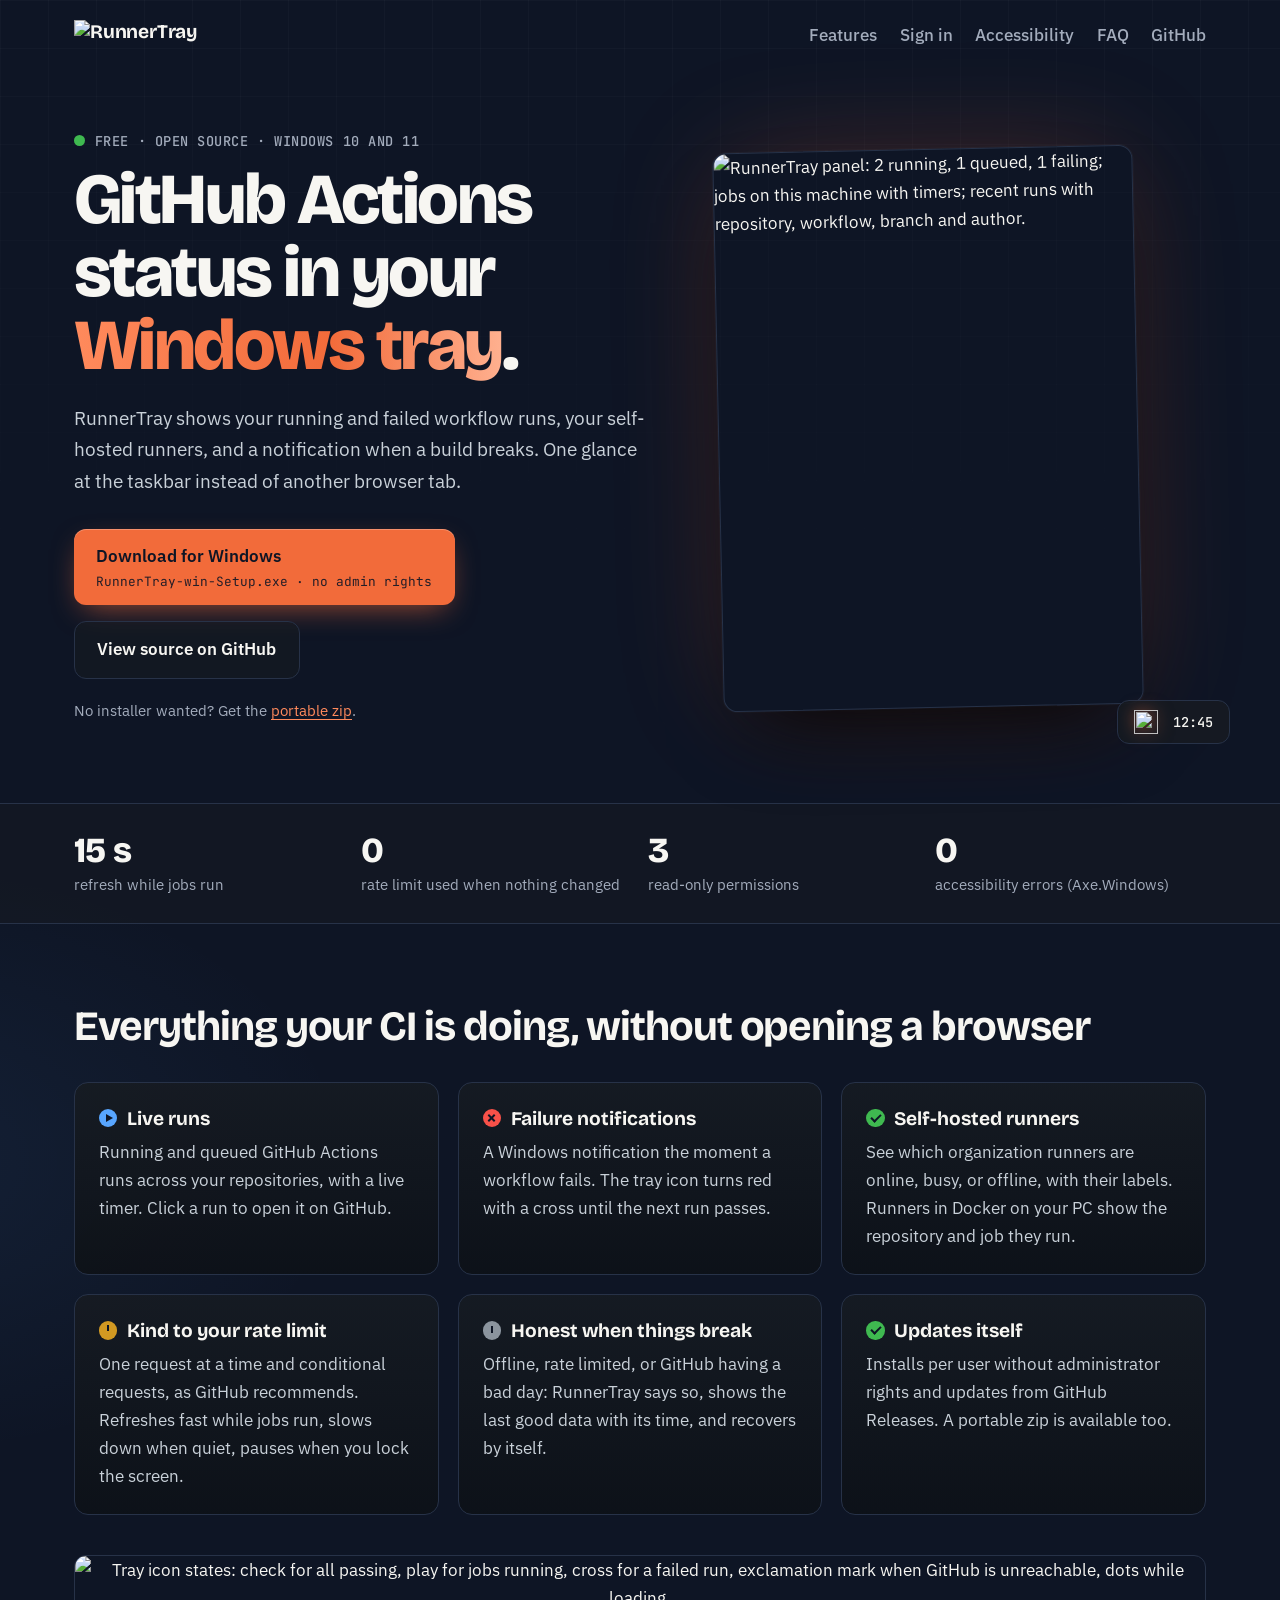
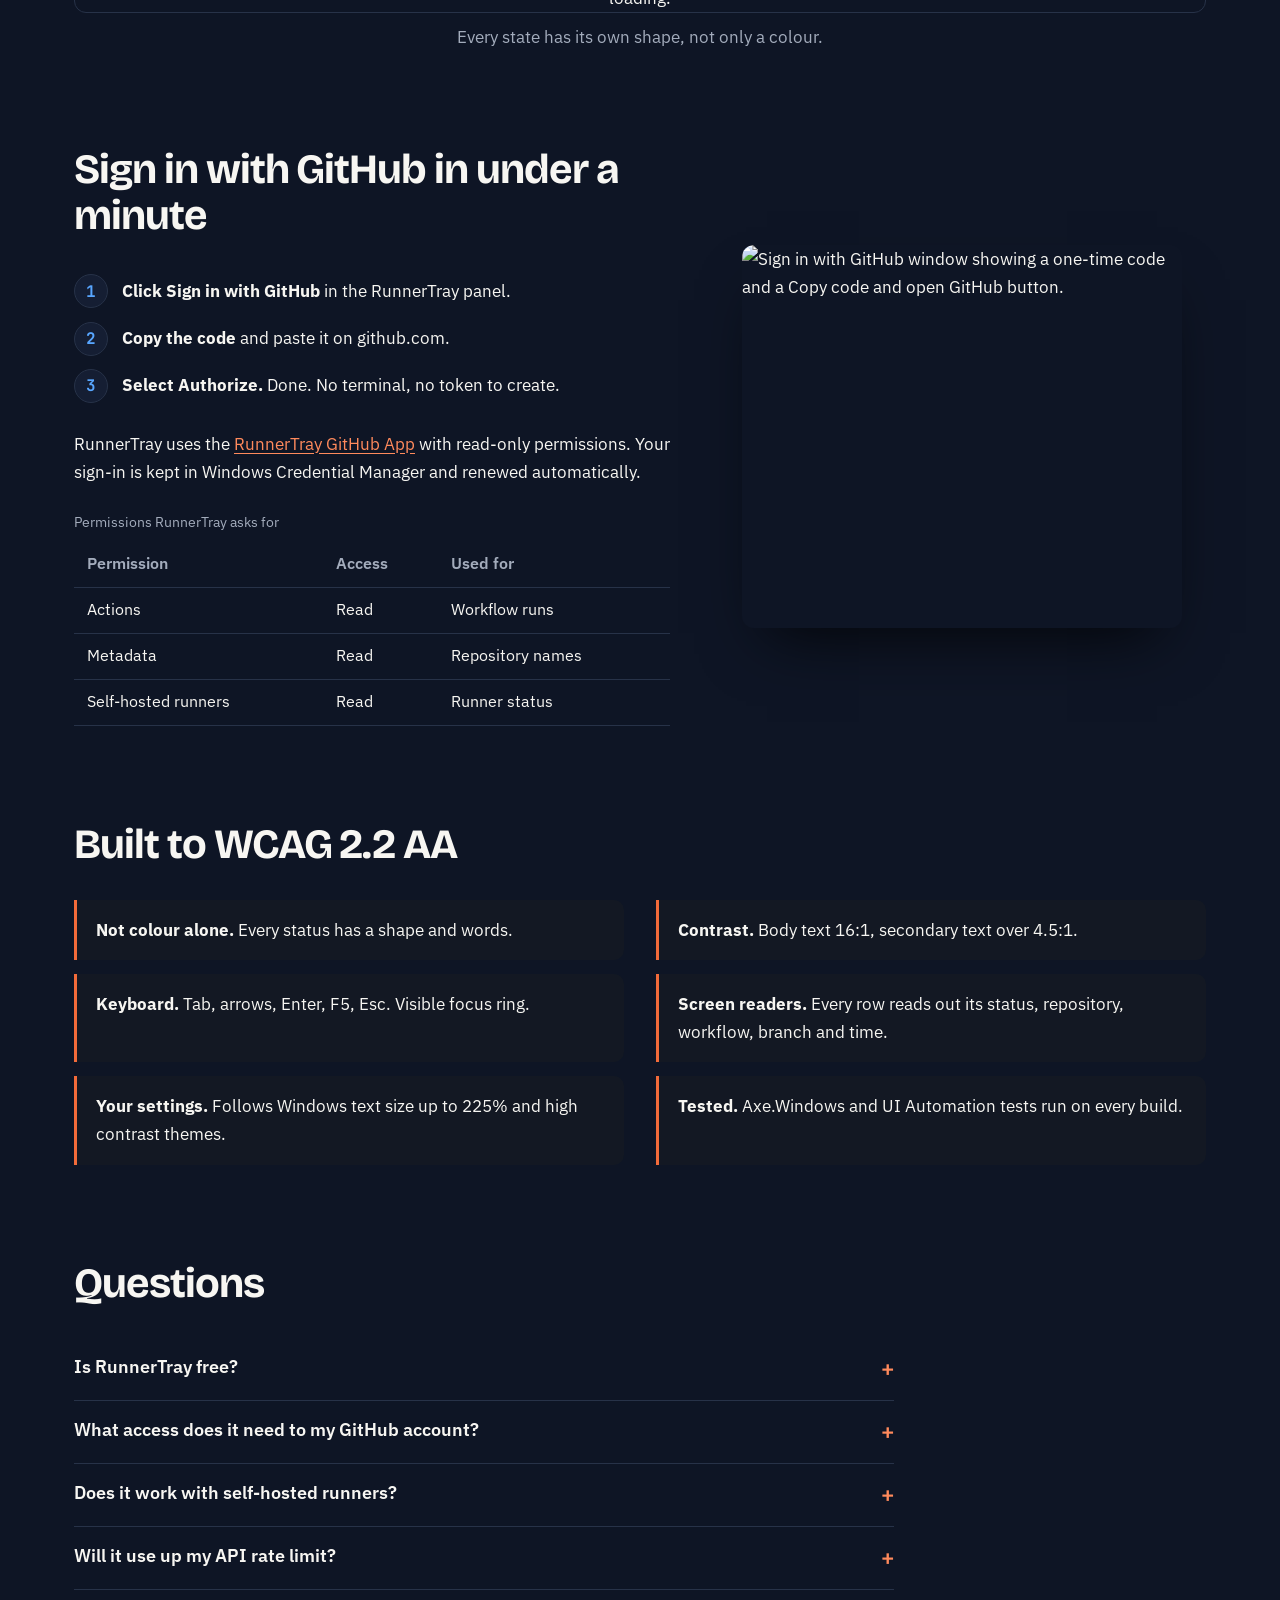
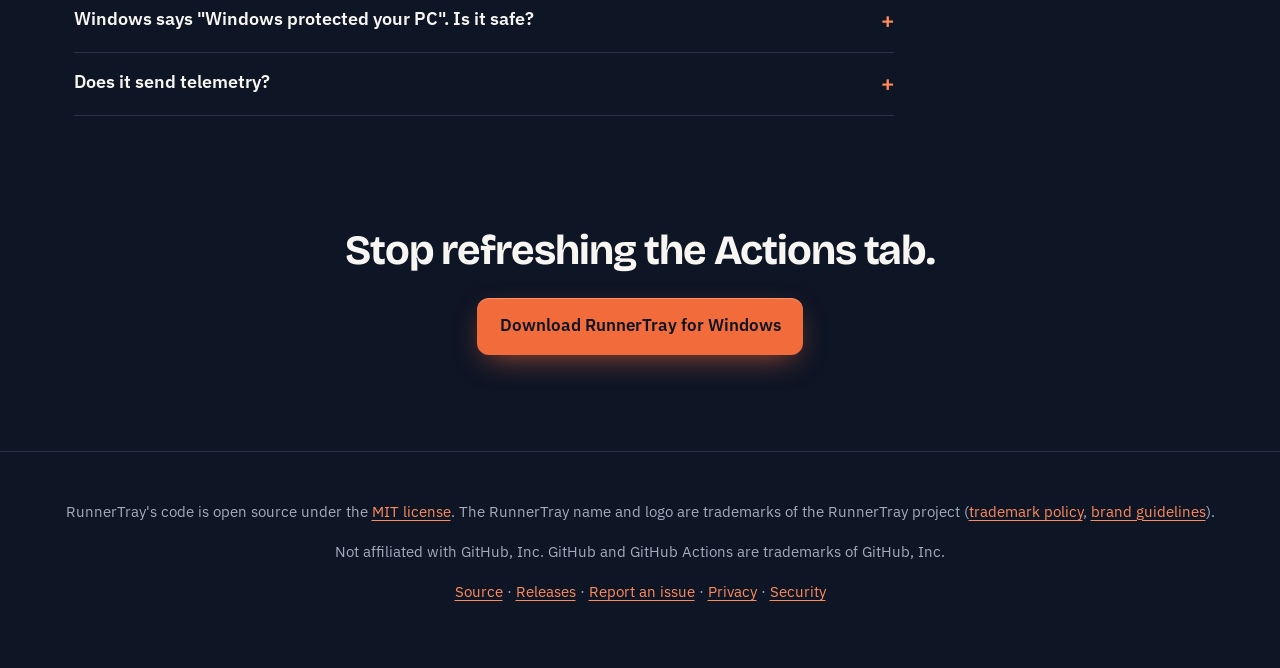
==== site/index.html @ ce7736f4 "Community, security, privacy and third-party notices Adds CONTRIBUTING, CODE_OF_CONDUCT (Contributor" ====
<!doctype html>
<html lang="en">
<head>
  <meta charset="utf-8">
  <meta name="viewport" content="width=device-width, initial-scale=1">
  <title>RunnerTray – GitHub Actions status in your Windows system tray</title>
  <meta name="description" content="Free, open-source Windows tray app for GitHub Actions. See running and failed workflow runs, self-hosted runner status, and get failure notifications. Sign in with GitHub in a minute.">
  <meta name="keywords" content="GitHub Actions, Windows tray app, system tray, CI status, workflow runs, self-hosted runners, build notifications, GitHub Actions monitor, desktop notifier, DevOps">
  <meta name="author" content="RunnerTray contributors">
  <meta name="theme-color" content="#0E1525">
  <link rel="canonical" href="https://azharudh33n.github.io/runner-tray/">
  <link rel="icon" href="favicon.ico" sizes="any">
  <link rel="icon" type="image/svg+xml" href="logo.svg">
  <link rel="apple-touch-icon" href="apple-touch-icon.png">
  <link rel="manifest" href="site.webmanifest">

  <meta property="og:type" content="website">
  <meta property="og:site_name" content="RunnerTray">
  <meta property="og:title" content="RunnerTray – GitHub Actions status in your Windows tray">
  <meta property="og:description" content="See running and failed GitHub Actions runs and self-hosted runners from the Windows taskbar. Free and open source.">
  <meta property="og:url" content="https://azharudh33n.github.io/runner-tray/">
  <meta property="og:image" content="https://azharudh33n.github.io/runner-tray/social.png">
  <meta property="og:image:width" content="1280">
  <meta property="og:image:height" content="640">
  <meta property="og:image:alt" content="RunnerTray panel showing GitHub Actions runs above the Windows taskbar">
  <meta name="twitter:card" content="summary_large_image">
  <meta name="twitter:title" content="RunnerTray – GitHub Actions status in your Windows tray">
  <meta name="twitter:description" content="Running and failed workflow runs, self-hosted runners, and failure notifications in the Windows tray.">
  <meta name="twitter:image" content="https://azharudh33n.github.io/runner-tray/social.png">

  <link rel="preconnect" href="https://fonts.googleapis.com">
  <link rel="preconnect" href="https://fonts.gstatic.com" crossorigin>
  <link href="https://fonts.googleapis.com/css2?family=Bricolage+Grotesque:opsz,wght@12..96,500;12..96,700;12..96,800&family=JetBrains+Mono:wght@400;500&family=IBM+Plex+Sans:wght@400;500;600&display=swap" rel="stylesheet">
  <link rel="stylesheet" href="styles.css">

  <script type="application/ld+json">
  {
    "@context": "https://schema.org",
    "@type": "SoftwareApplication",
    "name": "RunnerTray",
    "description": "Windows system tray app that shows GitHub Actions workflow runs, self-hosted runner status, and failure notifications.",
    "applicationCategory": "DeveloperApplication",
    "operatingSystem": "Windows 10, Windows 11",
    "softwareVersion": "1.0.0",
    "license": "https://opensource.org/licenses/MIT",
    "url": "https://azharudh33n.github.io/runner-tray/",
    "downloadUrl": "https://github.com/azharudh33n/runner-tray/releases/latest/download/RunnerTray-win-Setup.exe",
    "installUrl": "https://github.com/azharudh33n/runner-tray/releases/latest",
    "image": "https://azharudh33n.github.io/runner-tray/social.png",
    "screenshot": "https://azharudh33n.github.io/runner-tray/popup.png",
    "codeRepository": "https://github.com/azharudh33n/runner-tray",
    "offers": { "@type": "Offer", "price": "0", "priceCurrency": "USD" },
    "accessibilityFeature": ["highContrastDisplay", "largePrint", "readingOrder", "structuralNavigation"],
    "accessibilityControl": ["fullKeyboardControl", "fullMouseControl"]
  }
  </script>
  <script type="application/ld+json">
  {
    "@context": "https://schema.org",
    "@type": "FAQPage",
    "mainEntity": [
      {
        "@type": "Question",
        "name": "Is RunnerTray free?",
        "acceptedAnswer": { "@type": "Answer", "text": "Yes. RunnerTray is free and open source under the MIT license." }
      },
      {
        "@type": "Question",
        "name": "What access does RunnerTray need to my GitHub account?",
        "acceptedAnswer": { "@type": "Answer", "text": "Read-only access through the RunnerTray GitHub App: Actions (read), Metadata (read), and organization Self-hosted runners (read). It cannot change code, settings, or runs." }
      },
      {
        "@type": "Question",
        "name": "Does RunnerTray work with self-hosted runners?",
        "acceptedAnswer": { "@type": "Answer", "text": "Yes. It shows whether each organization runner is online, busy, or offline, and, for runners in Docker on your PC, which repository and job each one is running." }
      },
      {
        "@type": "Question",
        "name": "Will RunnerTray use up my GitHub API rate limit?",
        "acceptedAnswer": { "@type": "Answer", "text": "No. It sends one request at a time and uses conditional requests, which do not count against the rate limit when nothing changed. It also pauses while the screen is locked." }
      },
      {
        "@type": "Question",
        "name": "Which Windows versions are supported?",
        "acceptedAnswer": { "@type": "Answer", "text": "Windows 10 and Windows 11, 64-bit. The installer needs no administrator rights." }
      }
    ]
  }
  </script>
</head>
<body>
  <a class="skip" href="#main">Skip to content</a>

  <header class="top">
    <a class="brand" href="./" aria-label="RunnerTray home">
      <img src="lockup-horizontal-reversed.svg" alt="RunnerTray" width="150" height="30">
    </a>
    <nav aria-label="Main">
      <ul>
        <li><a href="#features">Features</a></li>
        <li><a href="#sign-in">Sign in</a></li>
        <li><a href="#accessibility">Accessibility</a></li>
        <li><a href="#faq">FAQ</a></li>
        <li><a href="https://github.com/azharudh33n/runner-tray">GitHub</a></li>
      </ul>
    </nav>
  </header>

  <main id="main">
    <section class="hero" aria-labelledby="hero-title">
      <div class="hero-copy">
        <p class="eyebrow"><span class="pulse" aria-hidden="true"></span> Free · Open source · Windows 10 and 11</p>
        <h1 id="hero-title">GitHub Actions status in your <em>Windows tray</em>.</h1>
        <p class="lede">RunnerTray shows your running and failed workflow runs, your self-hosted runners, and a notification when a build breaks. One glance at the taskbar instead of another browser tab.</p>
        <div class="cta">
          <a class="btn primary" href="https://github.com/azharudh33n/runner-tray/releases/latest/download/RunnerTray-win-Setup.exe">
            Download for Windows
            <span class="sub">RunnerTray-win-Setup.exe · no admin rights</span>
          </a>
          <a class="btn ghost" href="https://github.com/azharudh33n/runner-tray">View source on GitHub</a>
        </div>
        <p class="alt-install">No installer wanted? Get the <a href="https://github.com/azharudh33n/runner-tray/releases/latest/download/RunnerTray-win-Portable.zip">portable zip</a>.</p>
      </div>

      <div class="hero-shot">
        <img class="panel" src="popup.png" width="480" height="640"
             alt="RunnerTray panel: 2 running, 1 queued, 1 failing; jobs on this machine with timers; recent runs with repository, workflow, branch and author.">
        <div class="taskbar" aria-hidden="true">
          <img src="tray-run-dark.svg" alt="" width="24" height="24">
          <span class="clock">12:45</span>
        </div>
      </div>
    </section>

    <section class="strip" aria-label="At a glance">
      <ul>
        <li><b>15 s</b><span>refresh while jobs run</span></li>
        <li><b>0</b><span>rate limit used when nothing changed</span></li>
        <li><b>3</b><span>read-only permissions</span></li>
        <li><b>0</b><span>accessibility errors (Axe.Windows)</span></li>
      </ul>
    </section>

    <section id="features" class="features" aria-labelledby="features-title">
      <h2 id="features-title">Everything your CI is doing, without opening a browser</h2>
      <div class="grid">
        <article>
          <h3><span class="badge run" aria-hidden="true"></span>Live runs</h3>
          <p>Running and queued GitHub Actions runs across your repositories, with a live timer. Click a run to open it on GitHub.</p>
        </article>
        <article>
          <h3><span class="badge fail" aria-hidden="true"></span>Failure notifications</h3>
          <p>A Windows notification the moment a workflow fails. The tray icon turns red with a cross until the next run passes.</p>
        </article>
        <article>
          <h3><span class="badge ok" aria-hidden="true"></span>Self-hosted runners</h3>
          <p>See which organization runners are online, busy, or offline, with their labels. Runners in Docker on your PC show the repository and job they run.</p>
        </article>
        <article>
          <h3><span class="badge wait" aria-hidden="true"></span>Kind to your rate limit</h3>
          <p>One request at a time and conditional requests, as GitHub recommends. Refreshes fast while jobs run, slows down when quiet, pauses when you lock the screen.</p>
        </article>
        <article>
          <h3><span class="badge info" aria-hidden="true"></span>Honest when things break</h3>
          <p>Offline, rate limited, or GitHub having a bad day: RunnerTray says so, shows the last good data with its time, and recovers by itself.</p>
        </article>
        <article>
          <h3><span class="badge ok" aria-hidden="true"></span>Updates itself</h3>
          <p>Installs per user without administrator rights and updates from GitHub Releases. A portable zip is available too.</p>
        </article>
      </div>
      <figure class="states">
        <img src="tray-states.png" width="850" height="104" loading="lazy"
             alt="Tray icon states: check for all passing, play for jobs running, cross for a failed run, exclamation mark when GitHub is unreachable, dots while loading.">
        <figcaption>Every state has its own shape, not only a colour.</figcaption>
      </figure>
    </section>

    <section id="sign-in" class="signin" aria-labelledby="signin-title">
      <div>
        <h2 id="signin-title">Sign in with GitHub in under a minute</h2>
        <ol class="steps">
          <li><b>Click Sign in with GitHub</b> in the RunnerTray panel.</li>
          <li><b>Copy the code</b> and paste it on github.com.</li>
          <li><b>Select Authorize.</b> Done. No terminal, no token to create.</li>
        </ol>
        <p>RunnerTray uses the <a href="https://github.com/apps/runnertray">RunnerTray GitHub App</a> with read-only permissions. Your sign-in is kept in Windows Credential Manager and renewed automatically.</p>
        <table>
          <caption>Permissions RunnerTray asks for</caption>
          <thead><tr><th scope="col">Permission</th><th scope="col">Access</th><th scope="col">Used for</th></tr></thead>
          <tbody>
            <tr><td>Actions</td><td>Read</td><td>Workflow runs</td></tr>
            <tr><td>Metadata</td><td>Read</td><td>Repository names</td></tr>
            <tr><td>Self-hosted runners</td><td>Read</td><td>Runner status</td></tr>
          </tbody>
        </table>
      </div>
      <img src="sign-in.png" width="489" height="426" loading="lazy"
           alt="Sign in with GitHub window showing a one-time code and a Copy code and open GitHub button.">
    </section>

    <section id="accessibility" class="a11y" aria-labelledby="a11y-title">
      <h2 id="a11y-title">Built to WCAG 2.2 AA</h2>
      <ul>
        <li><b>Not colour alone.</b> Every status has a shape and words.</li>
        <li><b>Contrast.</b> Body text 16:1, secondary text over 4.5:1.</li>
        <li><b>Keyboard.</b> Tab, arrows, Enter, F5, Esc. Visible focus ring.</li>
        <li><b>Screen readers.</b> Every row reads out its status, repository, workflow, branch and time.</li>
        <li><b>Your settings.</b> Follows Windows text size up to 225% and high contrast themes.</li>
        <li><b>Tested.</b> Axe.Windows and UI Automation tests run on every build.</li>
      </ul>
    </section>

    <section id="faq" class="faq" aria-labelledby="faq-title">
      <h2 id="faq-title">Questions</h2>
      <details>
        <summary>Is RunnerTray free?</summary>
        <p>Yes. It is free and open source under the MIT license.</p>
      </details>
      <details>
        <summary>What access does it need to my GitHub account?</summary>
        <p>Read-only: Actions, Metadata, and organization Self-hosted runners. It cannot change code, settings, or runs. You can revoke it at any time in GitHub settings.</p>
      </details>
      <details>
        <summary>Does it work with self-hosted runners?</summary>
        <p>Yes. It shows each organization runner as online, busy, or offline. For runners in Docker on your PC it also shows which repository and job each one runs.</p>
      </details>
      <details>
        <summary>Will it use up my API rate limit?</summary>
        <p>No. Requests that find nothing new are answered with "304 Not Modified", which does not count against the limit. RunnerTray also pauses while your screen is locked.</p>
      </details>
      <details>
        <summary>Windows says "Windows protected your PC". Is it safe?</summary>
        <p>RunnerTray is not code-signed yet. Select More info, then Run anyway. Every release is built from the public source code by GitHub Actions.</p>
      </details>
      <details>
        <summary>Does it send telemetry?</summary>
        <p>No. It talks only to GitHub, and to Docker on your PC if you turn that on.</p>
      </details>
    </section>

    <section class="final" aria-labelledby="final-title">
      <h2 id="final-title">Stop refreshing the Actions tab.</h2>
      <a class="btn primary" href="https://github.com/azharudh33n/runner-tray/releases/latest/download/RunnerTray-win-Setup.exe">Download RunnerTray for Windows</a>
    </section>
  </main>

  <footer>
    <p>RunnerTray's code is open source under the <a href="https://github.com/azharudh33n/runner-tray/blob/main/LICENSE">MIT license</a>. The RunnerTray name and logo are trademarks of the RunnerTray project (<a href="https://github.com/azharudh33n/runner-tray/blob/main/TRADEMARKS.md">trademark policy</a>, <a href="https://github.com/azharudh33n/runner-tray/blob/main/docs/brand/README.md">brand guidelines</a>).</p>
    <p>Not affiliated with GitHub, Inc. GitHub and GitHub Actions are trademarks of GitHub, Inc.</p>
    <p><a href="https://github.com/azharudh33n/runner-tray">Source</a> · <a href="https://github.com/azharudh33n/runner-tray/releases">Releases</a> · <a href="https://github.com/azharudh33n/runner-tray/issues">Report an issue</a> · <a href="https://github.com/azharudh33n/runner-tray/blob/main/PRIVACY.md">Privacy</a> · <a href="https://github.com/azharudh33n/runner-tray/blob/main/SECURITY.md">Security</a></p>
  </footer>
</body>
</html>
---- site/styles.css ----
/* RunnerTray site. Brand colours from docs/brand: Track Ink, Runner Orange, Paper, Lane Grey (text contrast at least 4.5:1, measured). */
:root {
  --bg: #0E1525;          /* Track Ink */
  --ink: #F7F6F2;          /* Paper, 16.9:1 on --bg */
  --muted: #A3ACBC;        /* Lane Grey (light), 7.5:1 on --bg */
  --line: #273248;
  --panel: #151E33;
  --blue: #58a6ff;         /* status: running */
  --orange: #F26B3A;       /* Runner Orange, 6.0:1 on --bg */
  --orange-text: #FF8A5C;  /* links and accents on --bg, 7.6:1 */
  --blue-deep: #F26B3A;
  --green: #3fb950;
  --red: #f85149;
  --yellow: #d29922;
  --display: "Bricolage Grotesque", "Segoe UI", sans-serif;
  --body: "IBM Plex Sans", "Segoe UI", sans-serif;
  --mono: "JetBrains Mono", Consolas, monospace;
  --radius: 14px;
}

* { box-sizing: border-box; }

html { scroll-behavior: smooth; }

body {
  margin: 0;
  background:
    radial-gradient(1200px 600px at 85% -10%, rgba(242, 107, 58, .20), transparent 60%),
    radial-gradient(800px 500px at -10% 30%, rgba(88, 166, 255, .08), transparent 60%),
    var(--bg);
  color: var(--ink);
  font: 400 1.0625rem/1.65 var(--body);
  -webkit-font-smoothing: antialiased;
}

/* Fine grid texture, like a status board. */
body::before {
  content: "";
  position: fixed;
  inset: 0;
  pointer-events: none;
  background-image:
    linear-gradient(rgba(255, 255, 255, .025) 1px, transparent 1px),
    linear-gradient(90deg, rgba(255, 255, 255, .025) 1px, transparent 1px);
  background-size: 48px 48px;
  mask-image: linear-gradient(to bottom, #000 0%, transparent 70%);
}

a { color: var(--orange-text); text-underline-offset: 3px; }
a:hover { color: #FFB08F; }

:focus-visible { outline: 3px solid #FFB08F; outline-offset: 3px; border-radius: 6px; }

.skip {
  position: absolute; left: 1rem; top: -4rem; z-index: 10;
  background: var(--ink); color: var(--bg); padding: .6rem 1rem; border-radius: 8px; font-weight: 600;
}
.skip:focus { top: 1rem; }

code { font-family: var(--mono); font-size: .92em; background: var(--panel); border: 1px solid var(--line); padding: .1em .45em; border-radius: 6px; }

/* ---------- header ---------- */
.top {
  position: relative; z-index: 2;
  display: flex; align-items: center; justify-content: space-between; gap: 1rem; flex-wrap: wrap;
  max-width: 1180px; margin: 0 auto; padding: 1.25rem 1.5rem;
}
.brand img { height: 30px; width: auto; }
.brand { display: flex; align-items: center; gap: .6rem; color: var(--ink); text-decoration: none; font: 700 1.2rem var(--display); letter-spacing: -.01em; }
.top ul { display: flex; gap: 1.4rem; list-style: none; margin: 0; padding: 0; flex-wrap: wrap; }
.top nav a { color: var(--muted); text-decoration: none; font-weight: 500; }
.top nav a:hover { color: var(--ink); }

/* ---------- hero ---------- */
.hero {
  position: relative; z-index: 1;
  display: grid; grid-template-columns: 1.1fr .9fr; gap: 3rem; align-items: center;
  max-width: 1180px; margin: 0 auto; padding: 3rem 1.5rem 4rem;
}
.eyebrow { font: 500 .85rem var(--mono); color: var(--muted); letter-spacing: .04em; text-transform: uppercase; display: flex; align-items: center; gap: .6rem; }
.pulse { width: .7rem; height: .7rem; border-radius: 50%; background: var(--green); box-shadow: 0 0 0 0 rgba(63, 185, 80, .6); animation: pulse 2s ease-out 3; }
@keyframes pulse { to { box-shadow: 0 0 0 12px rgba(63, 185, 80, 0); } }

h1 {
  font: 800 clamp(2.6rem, 5.6vw, 4.6rem)/1.02 var(--display);
  letter-spacing: -.035em; margin: .6rem 0 1.2rem;
}
h1 em { font-style: normal; color: var(--orange); background: linear-gradient(90deg, #FF8A5C, #F26B3A 60%, #FFB08F); -webkit-background-clip: text; background-clip: text; -webkit-text-fill-color: transparent; }
.lede { font-size: 1.2rem; color: #c9d1d9; max-width: 36rem; margin: 0 0 2rem; }

.cta { display: flex; flex-wrap: wrap; gap: 1rem; align-items: stretch; }
.btn {
  display: inline-flex; flex-direction: column; justify-content: center;
  padding: .9rem 1.4rem; border-radius: 12px; text-decoration: none; font-weight: 600; font-size: 1.05rem;
  transition: transform .15s ease, box-shadow .15s ease, background .15s ease;
}
.btn.primary { background: var(--orange); color: #0E1525; box-shadow: 0 10px 30px -10px rgba(242, 107, 58, .7), inset 0 1px 0 rgba(255, 255, 255, .25); }
.btn.primary:hover { background: #FF7A45; color: #0E1525; transform: translateY(-2px); }
.btn .sub { font: 400 .8rem var(--mono); opacity: .9; margin-top: .15rem; }
.btn.ghost { border: 1px solid var(--line); color: var(--ink); background: rgba(22, 27, 34, .6); }
.btn.ghost:hover { border-color: #8b949e; color: var(--ink); }
.alt-install { color: var(--muted); font-size: .95rem; margin-top: 1.2rem; }

.hero-shot { position: relative; justify-self: center; }
.panel {
  display: block; width: min(420px, 100%); height: auto; border-radius: var(--radius);
  border: 1px solid var(--line);
  box-shadow: 0 40px 80px -30px rgba(0, 0, 0, .9), 0 0 0 1px rgba(255, 255, 255, .03), 0 0 120px -20px rgba(242, 107, 58, .30);
  transform: rotate(-1.2deg);
}
.taskbar {
  position: absolute; right: -1.5rem; bottom: -2.2rem; display: flex; align-items: center; gap: .9rem;
  padding: .55rem 1rem; border-radius: 12px; background: rgba(22, 27, 34, .92); border: 1px solid var(--line);
  font: 500 .85rem var(--mono); color: var(--ink); backdrop-filter: blur(6px);
}
.taskbar img { filter: drop-shadow(0 0 8px rgba(242, 107, 58, .5)); }

/* ---------- strip ---------- */
.strip { border-block: 1px solid var(--line); background: rgba(22, 27, 34, .55); }
.strip ul { list-style: none; margin: 0 auto; padding: 1.6rem 1.5rem; max-width: 1180px; display: grid; grid-template-columns: repeat(4, 1fr); gap: 1rem; }
.strip li { display: flex; flex-direction: column; }
.strip b { font: 800 2.2rem var(--display); letter-spacing: -.02em; }
.strip span { color: var(--muted); font-size: .95rem; }

/* ---------- sections ---------- */
section > h2, .signin h2, .final h2 {
  font: 700 clamp(1.8rem, 3.4vw, 2.6rem)/1.1 var(--display); letter-spacing: -.025em; margin: 0 0 2rem;
}
.features, .a11y, .faq { max-width: 1180px; margin: 0 auto; padding: 5rem 1.5rem 1rem; }

.grid { display: grid; grid-template-columns: repeat(3, 1fr); gap: 1.2rem; }
.grid article {
  background: linear-gradient(180deg, rgba(22, 27, 34, .9), rgba(13, 17, 23, .9));
  border: 1px solid var(--line); border-radius: var(--radius); padding: 1.5rem;
  transition: border-color .2s ease, transform .2s ease;
}
.grid article:hover { border-color: #3d444d; transform: translateY(-3px); }
.grid h3 { font: 700 1.2rem var(--display); margin: 0 0 .5rem; display: flex; align-items: center; gap: .6rem; }
.grid p { margin: 0; color: #c9d1d9; }

/* Status badges: colour plus shape. */
.badge { width: 1.15rem; height: 1.15rem; border-radius: 50%; flex: none; position: relative; }
.badge::after { content: ""; position: absolute; inset: 0; margin: auto; }
.badge.run { background: var(--blue); }
.badge.run::after { width: 0; height: 0; border-left: 7px solid var(--bg); border-top: 4.5px solid transparent; border-bottom: 4.5px solid transparent; left: 2px; }
.badge.fail { background: var(--red); }
.badge.fail::after { width: 9px; height: 2px; background: var(--bg); box-shadow: 0 0 0 0 var(--bg); transform: rotate(45deg); }
.badge.fail::before { content: ""; position: absolute; inset: 0; margin: auto; width: 9px; height: 2px; background: var(--bg); transform: rotate(-45deg); }
.badge.ok { background: var(--green); }
.badge.ok::after { width: 4px; height: 8px; border: solid var(--bg); border-width: 0 2px 2px 0; transform: translate(0, -1px) rotate(45deg); }
.badge.wait { background: var(--yellow); }
.badge.wait::after { width: 2px; height: 6px; background: var(--bg); transform: translateY(-2px); }
.badge.info { background: #8b949e; }
.badge.info::after { width: 2px; height: 7px; background: var(--bg); transform: translateY(-1px); }

.states { margin: 2.5rem 0 0; text-align: center; }
.states img { max-width: 100%; height: auto; border-radius: 12px; border: 1px solid var(--line); }
.states figcaption { color: var(--muted); margin-top: .6rem; }

.signin {
  max-width: 1180px; margin: 0 auto; padding: 5rem 1.5rem 1rem;
  display: grid; grid-template-columns: 1.1fr .9fr; gap: 3rem; align-items: center;
}
.signin > img { width: 100%; max-width: 440px; height: auto; border-radius: 12px; box-shadow: 0 30px 60px -25px rgba(0, 0, 0, .8); justify-self: center; }
.steps { counter-reset: s; list-style: none; padding: 0; margin: 0 0 1.5rem; }
.steps li { counter-increment: s; position: relative; padding: .4rem 0 .4rem 3rem; margin-bottom: .4rem; }
.steps li::before { color: var(--orange-text);
  content: counter(s); position: absolute; left: 0; top: .25rem; width: 2rem; height: 2rem; border-radius: 50%;
  display: grid; place-items: center; font: 700 1rem var(--mono); background: var(--panel); border: 1px solid var(--line); color: var(--blue);
}
table { border-collapse: collapse; width: 100%; margin-top: 1.5rem; font-size: .98rem; }
caption { text-align: left; color: var(--muted); padding-bottom: .5rem; font-size: .9rem; }
th, td { text-align: left; padding: .6rem .8rem; border-bottom: 1px solid var(--line); }
th { font-weight: 600; color: var(--muted); }

.a11y ul { list-style: none; padding: 0; margin: 0; display: grid; grid-template-columns: repeat(2, 1fr); gap: .9rem 2rem; }
.a11y li { padding: 1rem 1.2rem; border-left: 3px solid var(--orange); background: rgba(22, 27, 34, .6); border-radius: 0 10px 10px 0; }

.faq details { border-bottom: 1px solid var(--line); padding: 1rem 0; max-width: 820px; }
.faq summary { cursor: pointer; font: 600 1.15rem var(--body); list-style: none; display: flex; justify-content: space-between; gap: 1rem; }
.faq summary::-webkit-details-marker { display: none; }
.faq summary::after { content: "+"; font: 500 1.4rem var(--mono); color: var(--orange-text); }
.faq details[open] summary::after { content: "–"; }
.faq p { color: #c9d1d9; margin: .6rem 0 0; }

.final { text-align: center; padding: 6rem 1.5rem; }
.final h2 { margin-bottom: 1.5rem; }

footer { border-top: 1px solid var(--line); color: var(--muted); text-align: center; padding: 2rem 1.5rem 3rem; font-size: .95rem; }

/* ---------- load-in: one staggered reveal, then still ---------- */
@media (prefers-reduced-motion: no-preference) {
  .hero-copy > * { opacity: 0; transform: translateY(14px); animation: rise .7s cubic-bezier(.2, .7, .2, 1) forwards; }
  .hero-copy > :nth-child(1) { animation-delay: .05s; }
  .hero-copy > :nth-child(2) { animation-delay: .15s; }
  .hero-copy > :nth-child(3) { animation-delay: .28s; }
  .hero-copy > :nth-child(4) { animation-delay: .4s; }
  .hero-copy > :nth-child(5) { animation-delay: .5s; }
  .hero-shot { opacity: 0; animation: float-in 1s cubic-bezier(.2, .7, .2, 1) .35s forwards; }
  @keyframes rise { to { opacity: 1; transform: none; } }
  @keyframes float-in { from { opacity: 0; transform: translateY(40px) scale(.97); } to { opacity: 1; transform: none; } }
}
@media (prefers-reduced-motion: reduce) {
  * { animation: none !important; transition: none !important; scroll-behavior: auto !important; }
}

/* ---------- small screens ---------- */
@media (max-width: 900px) {
  .hero, .signin { grid-template-columns: 1fr; }
  .grid { grid-template-columns: 1fr 1fr; }
  .strip ul { grid-template-columns: 1fr 1fr; }
  .taskbar { right: .5rem; }
}
@media (max-width: 600px) {
  .grid, .a11y ul { grid-template-columns: 1fr; }
  .top ul { gap: .9rem; font-size: .95rem; }
}
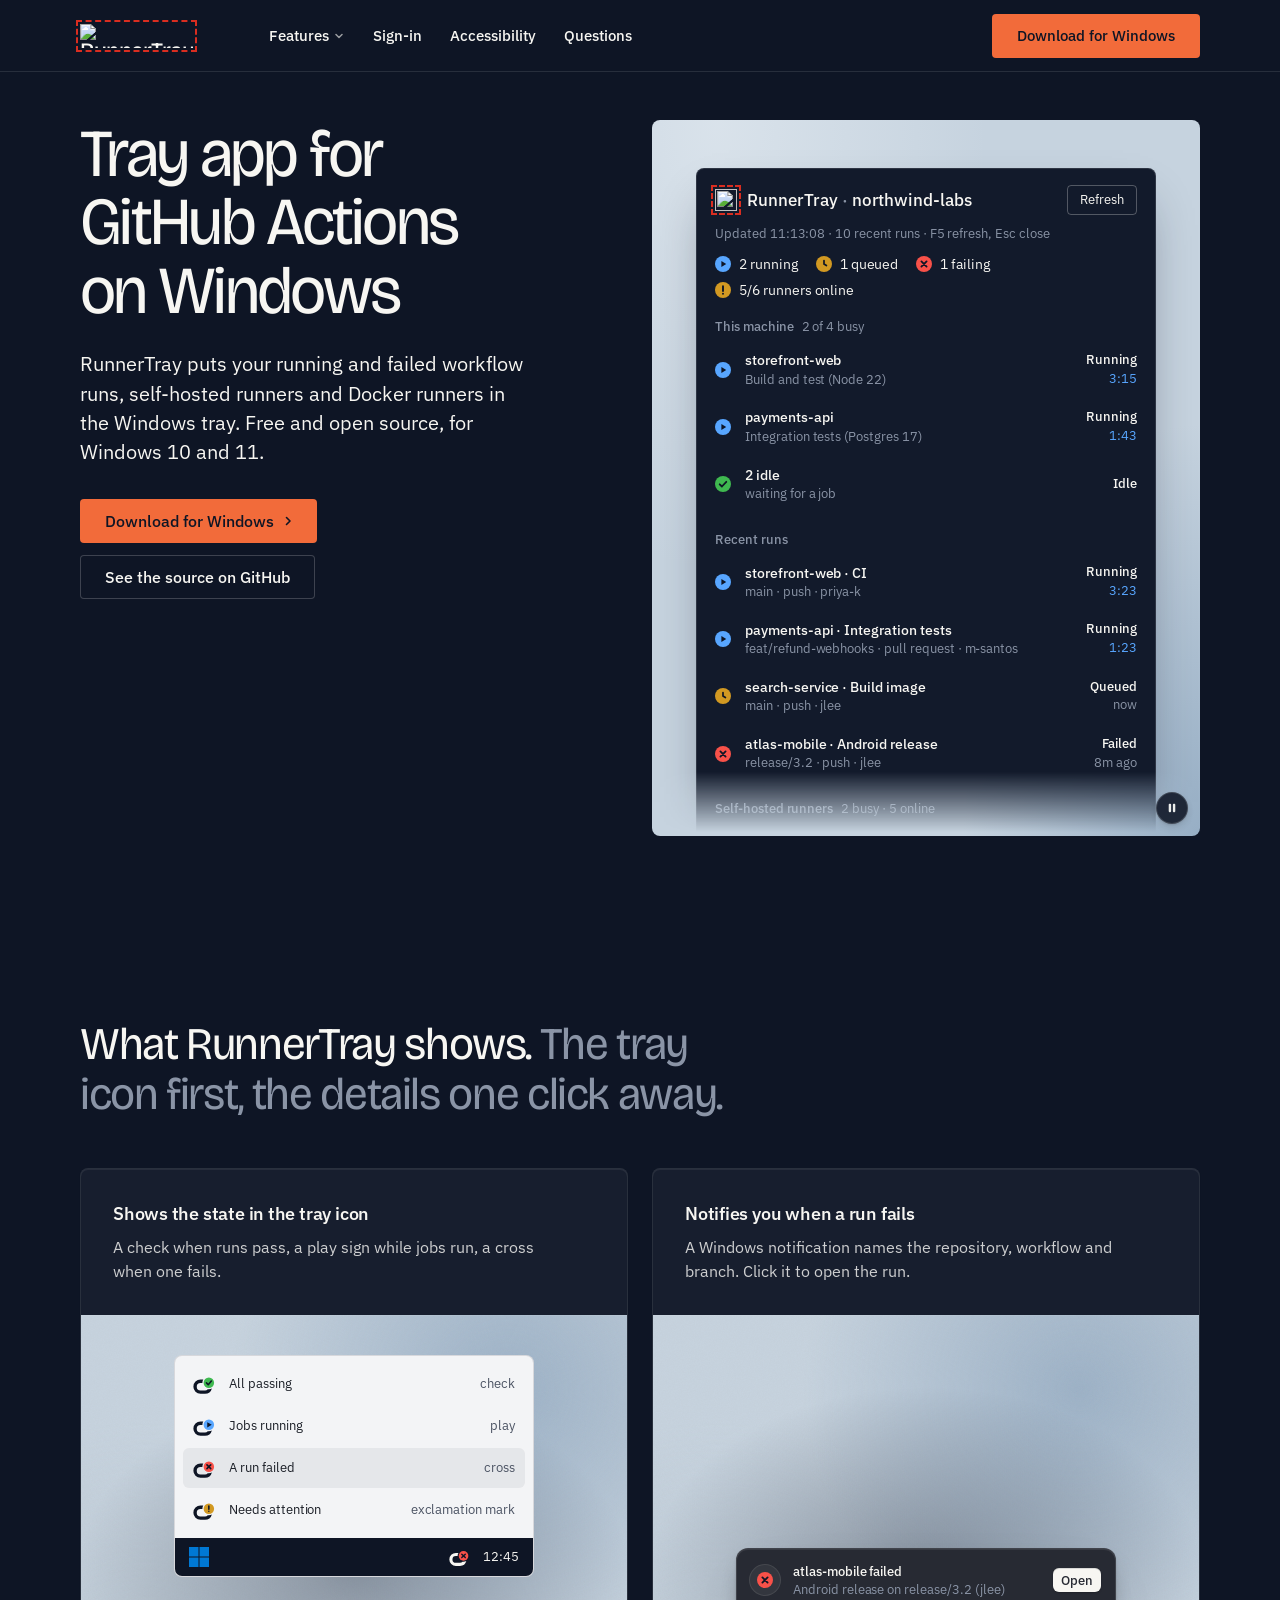
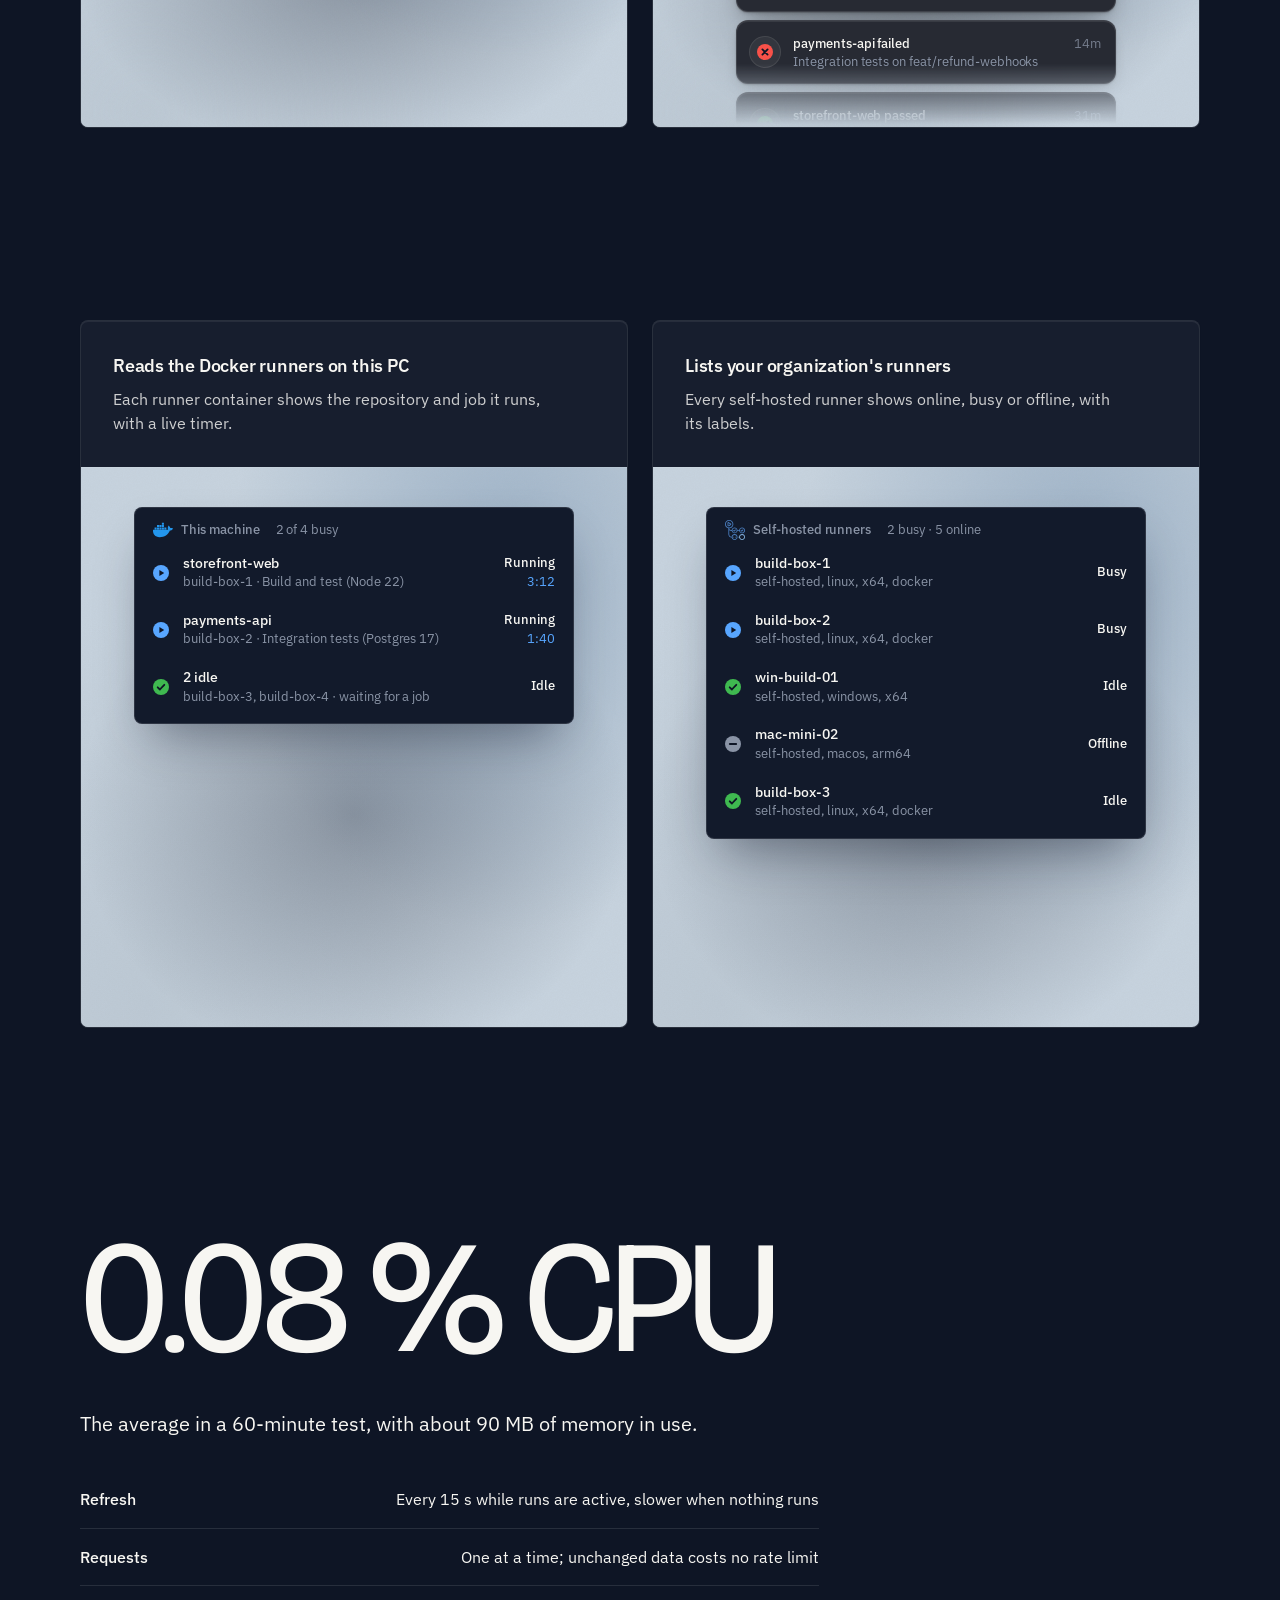
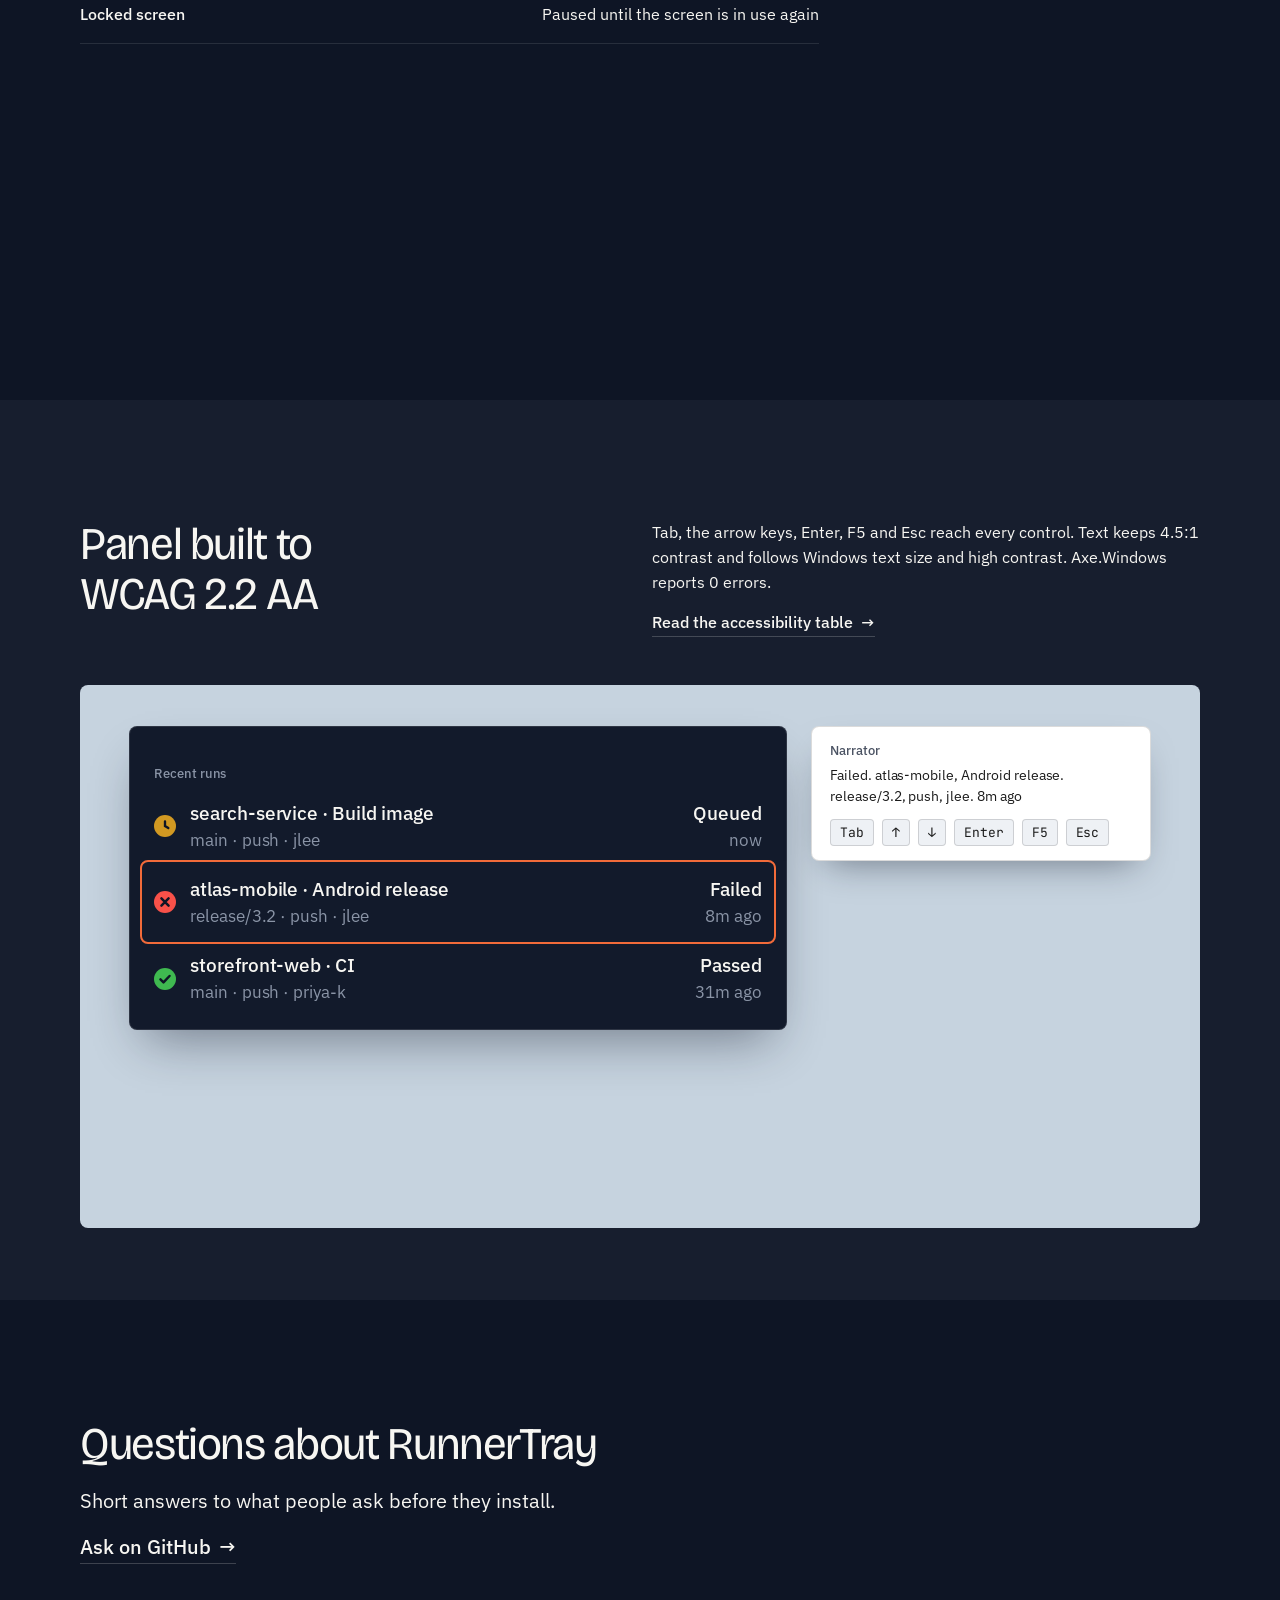
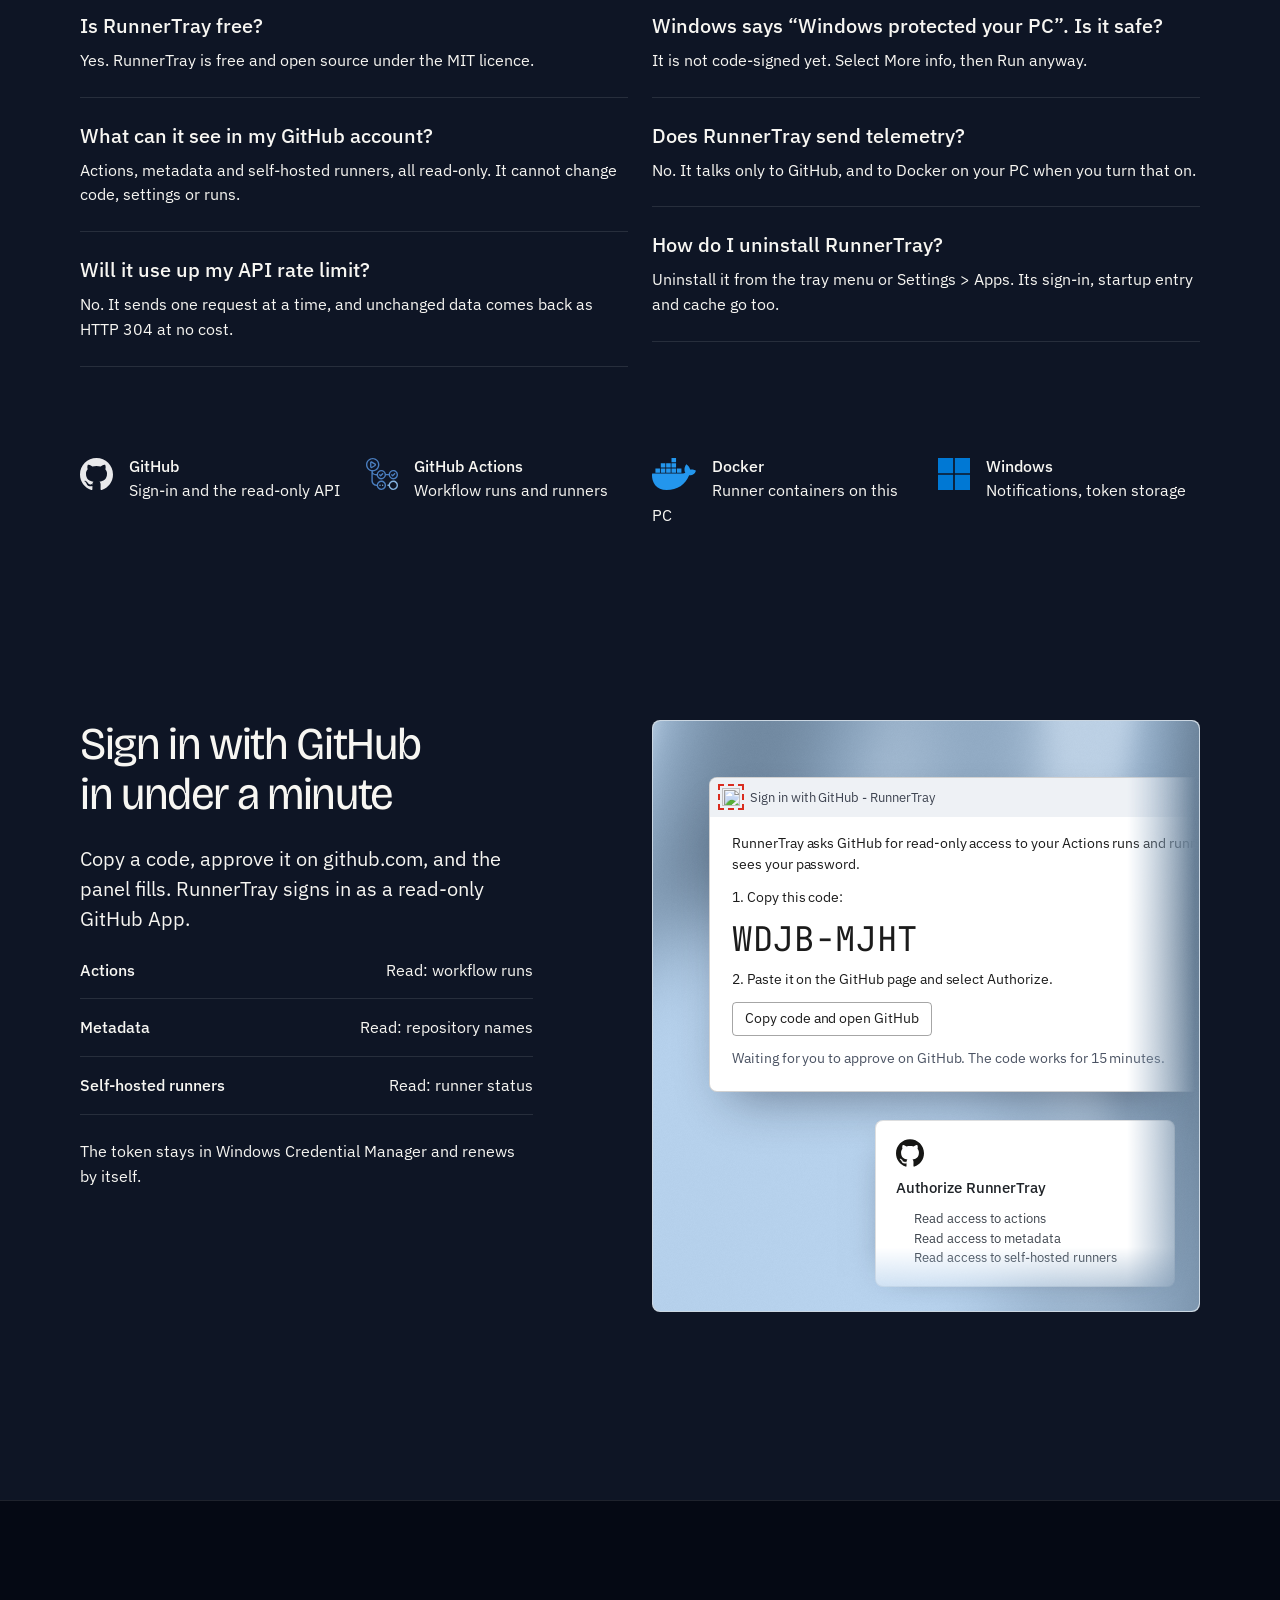
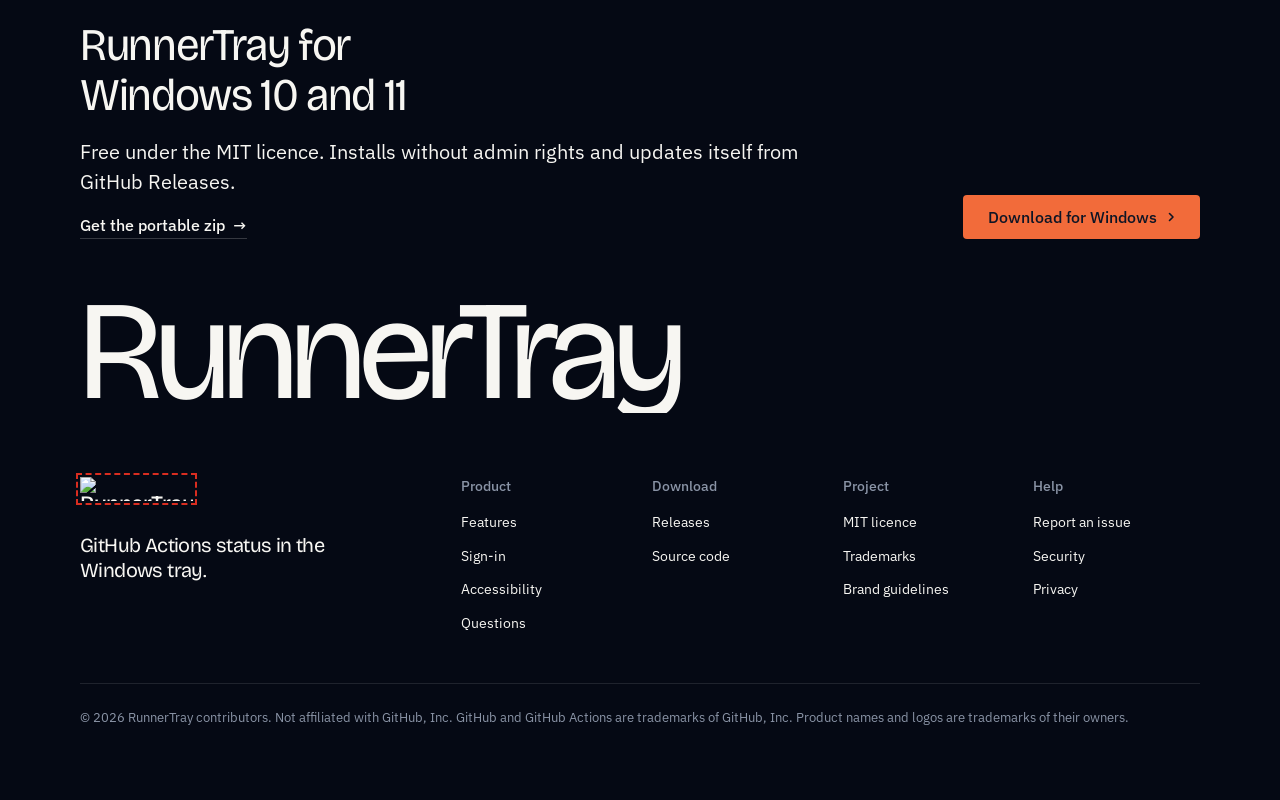
==== commit 12ee2882: "Rebuild website with the taste-skill design kit - New one-page site: live HTML replica of the panel " ====
--- a/site/index.html
+++ b/site/index.html
@@ -1,254 +1,593 @@
 <!doctype html>
-<html lang="en">
+<html lang="en" data-type="software" data-radius="sharp" data-ground="sky" data-buttons="solid" data-motion>
 <head>
-  <meta charset="utf-8">
-  <meta name="viewport" content="width=device-width, initial-scale=1">
-  <title>RunnerTray – GitHub Actions status in your Windows system tray</title>
-  <meta name="description" content="Free, open-source Windows tray app for GitHub Actions. See running and failed workflow runs, self-hosted runner status, and get failure notifications. Sign in with GitHub in a minute.">
-  <meta name="keywords" content="GitHub Actions, Windows tray app, system tray, CI status, workflow runs, self-hosted runners, build notifications, GitHub Actions monitor, desktop notifier, DevOps">
-  <meta name="author" content="RunnerTray contributors">
-  <meta name="theme-color" content="#0E1525">
-  <link rel="canonical" href="https://azharudh33n.github.io/runner-tray/">
-  <link rel="icon" href="favicon.ico" sizes="any">
-  <link rel="icon" type="image/svg+xml" href="logo.svg">
-  <link rel="apple-touch-icon" href="apple-touch-icon.png">
-  <link rel="manifest" href="site.webmanifest">
-
-  <meta property="og:type" content="website">
-  <meta property="og:site_name" content="RunnerTray">
-  <meta property="og:title" content="RunnerTray – GitHub Actions status in your Windows tray">
-  <meta property="og:description" content="See running and failed GitHub Actions runs and self-hosted runners from the Windows taskbar. Free and open source.">
-  <meta property="og:url" content="https://azharudh33n.github.io/runner-tray/">
-  <meta property="og:image" content="https://azharudh33n.github.io/runner-tray/social.png">
-  <meta property="og:image:width" content="1280">
-  <meta property="og:image:height" content="640">
-  <meta property="og:image:alt" content="RunnerTray panel showing GitHub Actions runs above the Windows taskbar">
-  <meta name="twitter:card" content="summary_large_image">
-  <meta name="twitter:title" content="RunnerTray – GitHub Actions status in your Windows tray">
-  <meta name="twitter:description" content="Running and failed workflow runs, self-hosted runners, and failure notifications in the Windows tray.">
-  <meta name="twitter:image" content="https://azharudh33n.github.io/runner-tray/social.png">
-
-  <link rel="preconnect" href="https://fonts.googleapis.com">
-  <link rel="preconnect" href="https://fonts.gstatic.com" crossorigin>
-  <link href="https://fonts.googleapis.com/css2?family=Bricolage+Grotesque:opsz,wght@12..96,500;12..96,700;12..96,800&family=JetBrains+Mono:wght@400;500&family=IBM+Plex+Sans:wght@400;500;600&display=swap" rel="stylesheet">
-  <link rel="stylesheet" href="styles.css">
-
-  <script type="application/ld+json">
-  {
-    "@context": "https://schema.org",
-    "@type": "SoftwareApplication",
-    "name": "RunnerTray",
-    "description": "Windows system tray app that shows GitHub Actions workflow runs, self-hosted runner status, and failure notifications.",
-    "applicationCategory": "DeveloperApplication",
-    "operatingSystem": "Windows 10, Windows 11",
-    "softwareVersion": "1.0.0",
-    "license": "https://opensource.org/licenses/MIT",
-    "url": "https://azharudh33n.github.io/runner-tray/",
-    "downloadUrl": "https://github.com/azharudh33n/runner-tray/releases/latest/download/RunnerTray-win-Setup.exe",
-    "installUrl": "https://github.com/azharudh33n/runner-tray/releases/latest",
-    "image": "https://azharudh33n.github.io/runner-tray/social.png",
-    "screenshot": "https://azharudh33n.github.io/runner-tray/popup.png",
-    "codeRepository": "https://github.com/azharudh33n/runner-tray",
-    "offers": { "@type": "Offer", "price": "0", "priceCurrency": "USD" },
-    "accessibilityFeature": ["highContrastDisplay", "largePrint", "readingOrder", "structuralNavigation"],
-    "accessibilityControl": ["fullKeyboardControl", "fullMouseControl"]
+<meta charset="utf-8">
+<meta name="viewport" content="width=device-width, initial-scale=1, viewport-fit=cover">
+<title>RunnerTray: GitHub Actions status in your Windows system tray</title>
+<meta name="description" content="Free, open-source Windows tray app for GitHub Actions. See running and failed workflow runs, self-hosted runner status, and get failure notifications. Sign in with GitHub in a minute.">
+<meta name="keywords" content="GitHub Actions, Windows tray app, system tray, CI status, workflow runs, self-hosted runners, build notifications, GitHub Actions monitor, desktop notifier, DevOps">
+<meta name="author" content="RunnerTray contributors">
+<meta name="theme-color" content="#0E1525">
+<link rel="canonical" href="https://azharudh33n.github.io/runner-tray/">
+<link rel="icon" href="favicon.ico" sizes="any">
+<link rel="icon" type="image/svg+xml" href="logo.svg">
+<link rel="apple-touch-icon" href="apple-touch-icon.png">
+<link rel="manifest" href="site.webmanifest">
+
+<meta property="og:type" content="website">
+<meta property="og:site_name" content="RunnerTray">
+<meta property="og:title" content="RunnerTray: GitHub Actions status in your Windows tray">
+<meta property="og:description" content="See running and failed GitHub Actions runs and self-hosted runners from the Windows taskbar. Free and open source.">
+<meta property="og:url" content="https://azharudh33n.github.io/runner-tray/">
+<meta property="og:image" content="https://azharudh33n.github.io/runner-tray/social.png">
+<meta property="og:image:width" content="1280">
+<meta property="og:image:height" content="640">
+<meta property="og:image:alt" content="RunnerTray panel showing GitHub Actions runs above the Windows taskbar">
+<meta name="twitter:card" content="summary_large_image">
+<meta name="twitter:title" content="RunnerTray: GitHub Actions status in your Windows tray">
+<meta name="twitter:description" content="Running and failed workflow runs, self-hosted runners, and failure notifications in the Windows tray.">
+<meta name="twitter:image" content="https://azharudh33n.github.io/runner-tray/social.png">
+
+<meta name="site-kind" content="software">
+<meta name="page-type" content="software">
+
+<!-- start.mjs brand --page software --bg "#0E1525" --ink "#F7F6F2" --accent "#F26B3A" --muted "#8A94A6" --type bricolage --radius sharp;
+     the client's own faces replace the pairing's text and mono faces (docs/brand/README.md: Bricolage Grotesque, IBM Plex Sans, JetBrains Mono) -->
+<link rel="preconnect" href="https://fonts.googleapis.com">
+<link rel="preconnect" href="https://fonts.gstatic.com" crossorigin>
+<link href="https://fonts.googleapis.com/css2?family=Bricolage+Grotesque:opsz,wdth,wght@12..96,75..100,400..700&family=IBM+Plex+Sans:wght@400;500&family=JetBrains+Mono:wght@400&display=swap" rel="stylesheet">
+<link rel="stylesheet" href="assets/system.css">
+<link rel="stylesheet" href="assets/ui/cards.css">
+<link rel="stylesheet" href="assets/motion/motion.css">
+<link rel="stylesheet" href="assets/backgrounds/backgrounds.css">
+<link rel="stylesheet" href="assets/layout/layout.css">
+<link rel="stylesheet" href="assets/icons/icon.css">
+<style>
+:root {
+  --p-bg: #0e1525; --p-surface: #171e2e; --p-ink: #f7f6f2; --p-muted: #8a94a6;
+  --p-accent: #f26b3a; --p-accent-ink: #0e1525; --p-action: #f26b3a; --p-action-ink: #0e1525;
+  --p-inv-bg: #f7f6f2; --p-inv-surface: #e4e4e2; --p-inv-ink: #0e1525; --p-inv-muted: #5c616c;
+  --p-inv-accent: #0e1525; --p-inv-accent-ink: #f7f6f2; --p-inv-action: #0e1525; --p-inv-action-ink: #f7f6f2;
+  --font-display: "Bricolage Grotesque", system-ui, sans-serif;
+  --font-text: "IBM Plex Sans", system-ui, sans-serif;
+  --font-mono: "JetBrains Mono", ui-monospace, "SFMono-Regular", Menlo, Consolas, monospace;
+  --display-weight: 400;
+  --display-tracking: -0.03em;
+  --display-tracking-xl: -0.04em;
+  --display-stretch: 96%;
+}
+</style>
+<link rel="stylesheet" href="assets/ui/base.css">
+<link rel="stylesheet" href="assets/ui/notify/fragment.css">
+
+<script>document.documentElement.classList.add('m-enter');setTimeout(()=>document.documentElement.classList.add('m-enter-done'),700)</script>
+<script src="assets/backgrounds/backgrounds.js"></script>
+<script>document.documentElement.classList.add('mo-js');setTimeout(()=>document.documentElement.classList.add('mo-safe'),2500)</script>
+<link rel="modulepreload" href="assets/moments/moments.js">
+<link rel="modulepreload" href="assets/moments/lib.js">
+<link rel="modulepreload" href="assets/moments/letters-assemble/moment.js">
+<!-- page CSS: only what sits inside a visual (the RunnerTray panel, the sign-in window, the tray strip), one --p-h per card group -->
+<style>
+  /* the hero's window frame: the lit ground plain (cards.css's panel mesh), the panel on it */
+  .hero__media.app-frame {
+    background-color: var(--ground-bg);
+    background-image:
+      radial-gradient(70% 90% at 12% 0%, color-mix(in oklab, var(--ground-surface) 92%, white), transparent 70%),
+      radial-gradient(60% 80% at 100% 100%, color-mix(in oklab, var(--ground-accent) 34%, var(--ground-bg)), transparent 72%);
   }
-  </script>
-  <script type="application/ld+json">
-  {
-    "@context": "https://schema.org",
-    "@type": "FAQPage",
-    "mainEntity": [
-      {
-        "@type": "Question",
-        "name": "Is RunnerTray free?",
-        "acceptedAnswer": { "@type": "Answer", "text": "Yes. RunnerTray is free and open source under the MIT license." }
-      },
-      {
-        "@type": "Question",
-        "name": "What access does RunnerTray need to my GitHub account?",
-        "acceptedAnswer": { "@type": "Answer", "text": "Read-only access through the RunnerTray GitHub App: Actions (read), Metadata (read), and organization Self-hosted runners (read). It cannot change code, settings, or runs." }
-      },
-      {
-        "@type": "Question",
-        "name": "Does RunnerTray work with self-hosted runners?",
-        "acceptedAnswer": { "@type": "Answer", "text": "Yes. It shows whether each organization runner is online, busy, or offline, and, for runners in Docker on your PC, which repository and job each one is running." }
-      },
-      {
-        "@type": "Question",
-        "name": "Will RunnerTray use up my GitHub API rate limit?",
-        "acceptedAnswer": { "@type": "Answer", "text": "No. It sends one request at a time and uses conditional requests, which do not count against the rate limit when nothing changed. It also pauses while the screen is locked." }
-      },
-      {
-        "@type": "Question",
-        "name": "Which Windows versions are supported?",
-        "acceptedAnswer": { "@type": "Answer", "text": "Windows 10 and Windows 11, 64-bit. The installer needs no administrator rights." }
-      }
-    ]
+  /* the RunnerTray panel, as docs/popup.png draws it */
+  .rt-panel {
+    --rt-bg: #121a2b; --rt-ink: #f7f6f2; --rt-muted: #8a94a6; --rt-line: rgb(247 246 242 / .12); --rt-blue: #58a6ff;
+    background: var(--rt-bg); color: var(--rt-ink); border: 1px solid var(--rt-line); border-radius: 8px;
+    box-shadow: 0 24px 48px -16px rgb(14 21 37 / .45);
+    font: 400 13px/1.45 var(--font-text); padding: 16px 18px 8px; width: 100%;
   }
-  </script>
+  .rt-panel ul { list-style: none; margin: 0; padding: 0; }
+  .rt-head { display: flex; align-items: center; gap: 10px; }
+  .rt-head img { width: 22px; height: 22px; flex: none; }
+  .rt-title { font: 500 17px/1.2 var(--font-text); flex: 1; min-width: 0; }
+  .rt-title i { font-style: normal; color: var(--rt-muted); padding: 0 4px; }
+  .rt-btn { display: inline-flex; align-items: center; gap: 6px; height: 30px; padding: 0 12px; border: 1px solid rgb(247 246 242 / .28); border-radius: 4px; font-size: 13px; flex: none; }
+  .rt-status { margin: 10px 0 0; color: var(--rt-muted); }
+  .rt-summary { display: flex; flex-wrap: wrap; gap: 6px 18px; margin-top: 10px !important; font-size: 14px; }
+  .rt-summary li { display: inline-flex; align-items: center; gap: 8px; }
+  .rt-b { width: 16px; height: 16px; flex: none; display: block; }
+  .rt-sec { margin: 18px 0 4px; color: var(--rt-muted); font-weight: 500; font-size: 13px; }
+  .rt-sec span { font-weight: 400; margin-left: 8px; }
+  .rt-row { display: grid; grid-template-columns: 16px minmax(0, 1fr) auto; align-items: center; gap: 4px 14px; padding: 9px 0; }
+  .rt-row b { display: block; font-weight: 500; font-size: 14px; }
+  .rt-row__sub { display: block; color: var(--rt-muted); }
+  .rt-row__end { text-align: right; color: var(--rt-muted); font-variant-numeric: tabular-nums; }
+  .rt-row__end b { font-size: 13px; color: var(--rt-ink); }
+  .rt-row__end time { display: block; }
+  .rt-row__end .rt-live { color: var(--rt-blue); }
+  .rt-row--focus { outline: 2px solid var(--p-accent); outline-offset: 2px; border-radius: 4px; padding-inline: 8px; margin-inline: -8px; }
+  @media (max-width: 639px) { .rt-panel { padding: 12px 12px 4px; } .rt-title { font-size: 15px; } .rt-head .rt-btn { display: none; } .rt-status { display: none; } }
+
+  /* the tray card: the four tray icons and the taskbar corner */
+  .rt-tray { background: #f3f4f6; color: #1b1f27; border: 1px solid rgb(14 21 37 / .12); border-radius: 8px; font: 400 13px/1.4 var(--font-text); width: 100%; overflow: hidden; }
+  .rt-tray ul { list-style: none; margin: 0; padding: 8px; display: grid; gap: 2px; }
+  .rt-tray li { display: flex; align-items: center; gap: 12px; padding: 8px 10px; border-radius: 6px; }
+  .rt-tray li.is-on { background: rgb(14 21 37 / .06); }
+  .rt-tray svg { width: 24px; height: 24px; flex: none; }
+  .rt-tray li span { flex: 1; }
+  .rt-tray li small { font-size: 13px; color: #4b5363; }
+  .rt-bar { display: flex; align-items: center; gap: 12px; padding: 8px 14px; background: #0e1525; color: #f7f6f2; }
+  .rt-bar img { width: 20px; height: 20px; }
+  .rt-bar__tray { margin-left: auto; display: flex; align-items: center; gap: 12px; font-variant-numeric: tabular-nums; }
+  .rt-bar__tray svg { width: 22px; height: 22px; }
+
+  /* the runners card: the panel's runners list on its own */
+  .rt-panel--list { padding-top: 12px; }
+  .rt-panel--list .rt-sec { margin-top: 0; }
+  .rt-label { color: var(--rt-muted); }
+
+  /* the sign-in window and the GitHub page beside it */
+  .rt-dialog { background: #fff; color: #1b1b1b; border: 1px solid rgb(0 0 0 / .18); border-radius: 8px; overflow: hidden; font: 400 14px/1.5 var(--font-text); box-shadow: 0 24px 48px -20px rgb(14 21 37 / .45); width: 100%; }
+  .rt-dialog__bar { display: flex; align-items: center; gap: 10px; padding: 8px 12px; background: #eef1f5; color: #3d4350; font-size: 13px; }
+  .rt-dialog__bar img { width: 18px; height: 18px; }
+  .rt-dialog__bar span:last-child { margin-left: auto; font-size: 15px; }
+  .rt-dialog__body { padding: 16px 22px 22px; display: grid; gap: 12px; }
+  .rt-dialog__body p { margin: 0; }
+  .rt-code { font: 400 34px/1.1 var(--font-mono); letter-spacing: .02em; }
+  .rt-dialog .rt-btn { border-color: rgb(0 0 0 / .35); color: #1b1b1b; height: 34px; justify-self: start; font-size: 14px; }
+  .rt-dialog__muted { color: #4b5363; }
+  .rt-gh { width: 100%; background: #fff; color: #1f2328; border: 1px solid rgb(31 35 40 / .15); border-radius: 8px; padding: 18px 20px; display: grid; gap: 10px; font: 400 13px/1.5 var(--font-text); box-shadow: 0 16px 36px -16px rgb(14 21 37 / .5); }
+  .rt-gh img { width: 28px; height: 28px; }
+  .rt-gh b { font-size: 15px; font-weight: 500; }
+  .rt-gh ul { margin: 0; padding-left: 18px; color: #3d444d; }
+  .rt-gh__btn { justify-self: start; display: inline-flex; align-items: center; height: 32px; padding: 0 16px; border-radius: 6px; background: #1f883d; color: #fff; font-weight: 500; }
+
+  /* the accessibility frame: the panel's rows at a larger text size, and what Narrator reads */
+  .rt-panel--big { font-size: 17px; padding: 20px 24px 12px; }
+  .rt-panel--big .rt-row b { font-size: 19px; }
+  .rt-panel--big .rt-b { width: 22px; height: 22px; }
+  .rt-panel--big .rt-row { grid-template-columns: 22px minmax(0, 1fr) auto; padding: 12px 0; }
+  .rt-panel--big .rt-row--focus { padding-inline: 10px; margin-inline: -10px; }
+  .rt-say { background: #fff; color: #1b1b1b; border: 1px solid rgb(0 0 0 / .14); border-radius: 8px; padding: 14px 18px; font: 400 14px/1.5 var(--font-text); width: 100%; box-shadow: 0 16px 36px -16px rgb(14 21 37 / .5); }
+  .rt-say b { display: block; font-size: 13px; font-weight: 500; color: #4b5363; margin-bottom: 4px; }
+  .rt-keys { display: flex; flex-wrap: wrap; gap: 8px; margin-top: 12px; }
+  .rt-keys kbd { font: 400 13px/1 var(--font-mono); padding: 6px 9px; border-radius: 4px; background: #eef1f5; border: 1px solid rgb(0 0 0 / .14); color: #1b1b1b; }
+
+  /* the accessibility frame: the panel and what Narrator reads, side by side, cut by the frame's foot */
+  .rt-pair { display: flex; gap: 24px; align-items: flex-start; }
+  .rt-pair > .rt-panel { flex: 1 1 560px; min-width: 0; }
+  .rt-pair > .rt-say { flex: 0 1 340px; }
+  @media (max-width: 1023px) { .rt-pair { flex-direction: column; align-items: stretch; } .rt-pair > .rt-say { flex: none; } }
+  /* words under the statement in the ink: text people read keeps 7:1 */
+  #usage .mo-la__sub { color: var(--ink); }
+  /* the sign-in window keeps its true width from 640px and is cut by the frame's right edge */
+  @media (min-width: 640px) { .stage > .rt-signin { width: 600px; } }
+  /* the name across the footer a size smaller, so the close and the links share the last screen */
+  .close__word { font-size: clamp(56px, 11vw, 158px); }
+  /* stacked, the sign-in frame keeps the section's gap under the words; GitHub's card only beside a wide window */
+  @media (max-width: 1023px) { #sign-in .frame--split { margin-top: var(--s-7); } #sign-in .stage > .at-over { display: none; } }
+  /* the FAQ: two columns under its head from 640px (one list a screen on a phone); the tools it talks to at its foot from 1280px */
+  @media (min-width: 640px) {
+    #faq > .wrap { display: grid; grid-template-columns: repeat(2, minmax(0, 1fr)); grid-template-rows: auto auto 1fr; column-gap: var(--gutter); align-content: stretch; }
+    #faq .faq-top { display: contents; }
+    #faq .section-head { grid-column: 1 / -1; }
+  }
+  .faq-tools { list-style: none; margin: 0; padding: 0; grid-column: 1 / -1; align-self: end; }
+  .faq-tools li { display: block; min-height: 48px; }
+  .faq-tools .icon-mark { float: left; margin: 4px var(--s-4) 0 0; }
+  .faq-tools b { font-weight: 500; }
+  @media (min-width: 1024px) and (max-width: 1279px) { .faq-tools { display: none; } }
+  @media (min-width: 640px) { #faq .faq-bottom { display: contents; } }
+  @media (max-width: 1023px) { #faq .faq-tools__line, #faq .faq-tools br { display: none; } #faq .faq-tools li { line-height: 40px; } }
+  @media (max-width: 639px) { #faq .faq-tools { margin-top: var(--s-6); row-gap: var(--s-4); } #faq .faq-tools li { grid-column: span 6; } }
+
+
+
+  @media (max-width: 1023px) { .footer__lede { display: none; } }
+  @media (max-width: 639px) { #sign-in > .wrap > .grid { display: contents; } }
+  .rt-sec--ic { display: flex; align-items: center; gap: 8px; }
+  .rt-sec--ic img { width: 20px; height: 20px; }
+  #features .panel { --p-h: 300px; }
+  @media (max-width: 1279px) { #features .panel { --p-h: 260px; } }
+  @media (max-width: 639px) { #features .panel { --p-h: 140px; } #features .stage { --fade-h: 40px; } }
+  /* the statement's facts under it, on the wrap's lines */
+  .usage__rows { margin-top: var(--s-7); }
+  /* the tablet held upright: the statement set larger (two lines); the FAQ and the footer a little tighter, so each stays one screen */
+  @media (min-width: 640px) and (max-width: 1023px) {
+    #usage .mo-la__type { font-size: 20vw; max-width: 6ch; }
+    #faq .section-head { margin-bottom: var(--s-6); }
+    footer.closing > .wrap { row-gap: var(--s-7); }
+
+  }
+  /* the sign-in frame: as tall as the words beside it at 1024 and up; on the tablet the height the screen leaves under the words; on a phone the whole second screen */
+  #sign-in .frame--split { --ratio: 108%; }
+  @media (min-width: 640px) and (max-width: 1023px) { #sign-in .frame--split { --ratio: 0px; height: calc(100svh - 625px); } }
+  @media (max-width: 639px) { #sign-in .frame--split { --ratio: 0px; height: 100%; margin-top: 0; } }
+</style>
+<script type="application/ld+json">
+{
+  "@context": "https://schema.org",
+  "@type": "SoftwareApplication",
+  "name": "RunnerTray",
+  "description": "Windows system tray app that shows GitHub Actions workflow runs, self-hosted runner status, and failure notifications.",
+  "applicationCategory": "DeveloperApplication",
+  "operatingSystem": "Windows 10, Windows 11",
+  "softwareVersion": "1.0.0",
+  "license": "https://opensource.org/licenses/MIT",
+  "url": "https://azharudh33n.github.io/runner-tray/",
+  "downloadUrl": "https://github.com/azharudh33n/runner-tray/releases/latest/download/RunnerTray-win-Setup.exe",
+  "installUrl": "https://github.com/azharudh33n/runner-tray/releases/latest",
+  "image": "https://azharudh33n.github.io/runner-tray/social.png",
+  "screenshot": "https://azharudh33n.github.io/runner-tray/popup.png",
+  "codeRepository": "https://github.com/azharudh33n/runner-tray",
+  "offers": { "@type": "Offer", "price": "0", "priceCurrency": "USD" },
+  "accessibilityFeature": ["highContrastDisplay", "largePrint", "readingOrder", "structuralNavigation"],
+  "accessibilityControl": ["fullKeyboardControl", "fullMouseControl"]
+}
+</script>
+<script type="application/ld+json">
+{
+  "@context": "https://schema.org",
+  "@type": "FAQPage",
+  "mainEntity": [
+    { "@type": "Question", "name": "Is RunnerTray free?",
+      "acceptedAnswer": { "@type": "Answer", "text": "Yes. RunnerTray is free and open source under the MIT licence." } },
+    { "@type": "Question", "name": "What can it see in my GitHub account?",
+      "acceptedAnswer": { "@type": "Answer", "text": "Actions, metadata and self-hosted runners, all read-only. It cannot change code, settings or runs." } },
+    { "@type": "Question", "name": "Will it use up my API rate limit?",
+      "acceptedAnswer": { "@type": "Answer", "text": "No. It sends one request at a time, and unchanged data comes back as HTTP 304 at no cost." } },
+    { "@type": "Question", "name": "Windows says “Windows protected your PC”. Is it safe?",
+      "acceptedAnswer": { "@type": "Answer", "text": "It is not code-signed yet. Select More info, then Run anyway." } },
+    { "@type": "Question", "name": "Does RunnerTray send telemetry?",
+      "acceptedAnswer": { "@type": "Answer", "text": "No. It talks only to GitHub, and to Docker on your PC when you turn that on." } },
+    { "@type": "Question", "name": "How do I uninstall RunnerTray?",
+      "acceptedAnswer": { "@type": "Answer", "text": "Uninstall it from the tray menu or Settings > Apps. Its sign-in, startup entry and cache go too." } }
+  ]
+}
+</script>
 </head>
 <body>
-  <a class="skip" href="#main">Skip to content</a>
-
-  <header class="top">
-    <a class="brand" href="./" aria-label="RunnerTray home">
-      <img src="lockup-horizontal-reversed.svg" alt="RunnerTray" width="150" height="30">
-    </a>
-    <nav aria-label="Main">
-      <ul>
-        <li><a href="#features">Features</a></li>
-        <li><a href="#sign-in">Sign in</a></li>
-        <li><a href="#accessibility">Accessibility</a></li>
-        <li><a href="#faq">FAQ</a></li>
-        <li><a href="https://github.com/azharudh33n/runner-tray">GitHub</a></li>
+<!-- type: software (site-kind software)
+     deal: hero split, nav nav-mega, close close-word, footer footer-dark, rhythm surface-pairs (accessibility and sign-in on the surface band),
+           buttons solid, mark arc (the client's own logo replaces it), radius sharp, lit ground sky,
+           palette: the client's own (start.mjs brand: Track Ink ground, Paper ink, Runner Orange accent, Lane Grey muted),
+           type: the client's own faces (Bricolage Grotesque, IBM Plex Sans, JetBrains Mono), grounds: none dealt
+     effect: silk-folds in the one [data-visual] frame (#sign-in); card grounds: fluted-glass (#features)
+     moments: letters-assemble in #usage (the measured CPU figure builds itself as it rises)
+     loops: the hero panel's live timers (pause button); the notification stack in #features; the Docker diagram's pulse (second screen of #features) -->
+<header class="nav">
+  <div class="wrap nav__bar">
+    <a class="skip-link" href="#top">Skip to content</a>
+    <a class="nav__logo" href="#top"><img src="lockup-horizontal-reversed.svg" alt="RunnerTray" width="113" height="24"></a>
+    <nav class="nav__links" aria-label="Main">
+      <div class="nav__item">
+        <a class="nav__link" href="#features">Features <svg class="chev" viewBox="0 0 12 12" aria-hidden="true"><path d="M3 4.5l3 3 3-3" fill="none" stroke="currentColor" stroke-width="1.5" stroke-linecap="round" stroke-linejoin="round"/></svg></a>
+        <div class="nav__menu">
+          <div class="wrap grid">
+            <div class="menu-col span-3">
+              <p class="t-label">In the tray</p>
+              <a href="#tray-icon">Tray icon<span>A shape for every state</span></a>
+              <a href="#notifications">Notifications<span>A toast when a run fails</span></a>
+              <a href="#usage">CPU and memory<span>0.08 % CPU on average</span></a>
+            </div>
+            <div class="menu-col span-3">
+              <p class="t-label">Runners</p>
+              <a href="#docker-runners">This machine<span>Docker runners on this PC</span></a>
+              <a href="#org-runners">Organization<span>Online, busy or offline</span></a>
+            </div>
+            <a class="menu-card span-3 start-10" href="https://github.com/azharudh33n/runner-tray/releases/latest/download/RunnerTray-win-Portable.zip">
+              <div class="panel">
+                <div class="stage stage--fade-br"><div class="at-corner" style="--ax:24px;--ay:24px">
+                  <div class="ui rt-gh" role="img" aria-label="The latest release on GitHub with the installer and the portable zip">
+                    <span><img loading="lazy" decoding="async" data-icon="github" src="assets/icons/github.svg" alt="" width="20" height="20"> <b>Latest release</b></span>
+                    <ul><li>RunnerTray-win-Setup.exe</li><li>RunnerTray-win-Portable.zip</li></ul>
+                  </div>
+                </div></div>
+              </div>
+              <span class="t-card">Get the portable zip</span>
+              <span class="t-small muted">The same app, no installer</span>
+            </a>
+          </div>
+        </div>
+      </div>
+      <div class="nav__item"><a class="nav__link" href="#sign-in">Sign-in</a></div>
+      <div class="nav__item"><a class="nav__link" href="#accessibility">Accessibility</a></div>
+      <div class="nav__item"><a class="nav__link" href="#faq">Questions</a></div>
+    </nav>
+    <div class="nav__actions">
+      <a class="btn btn--primary" href="https://github.com/azharudh33n/runner-tray/releases/latest/download/RunnerTray-win-Setup.exe">Download for Windows</a>
+    </div>
+    <button class="nav__toggle" type="button" aria-expanded="false" aria-label="Menu">
+      <svg width="18" height="18" viewBox="0 0 18 18" aria-hidden="true"><path d="M2 5h14M2 13h14" stroke="currentColor" stroke-width="1.6" stroke-linecap="round"/></svg>
+    </button>
+  </div>
+</header>
+
+<main id="top">
+  <section class="hero hero--split" data-enter aria-labelledby="hero-h">
+    <div class="wrap"><div class="hero-text grid hero__grid">
+      <div class="hero__text span-5">
+        <h1 id="hero-h">Tray app for GitHub Actions on Windows</h1>
+        <p class="hero__lead">RunnerTray puts your running and failed workflow runs, self-hosted runners and Docker runners in the Windows tray. Free and open source, for Windows 10 and 11.</p>
+        <div class="btn-row">
+          <a class="btn btn--primary" href="https://github.com/azharudh33n/runner-tray/releases/latest/download/RunnerTray-win-Setup.exe">Download for Windows<svg class="m-arrow" viewBox="0 0 12 12" aria-hidden="true"><path class="m-arrow__stem" d="M1 6h8"/><path class="m-arrow__head" d="M4.5 2.5 8 6l-3.5 3.5"/></svg></a>
+          <a class="btn btn--secondary" href="https://github.com/azharudh33n/runner-tray">See the source on GitHub</a>
+        </div>
+      </div>
+      <!-- the app-frame: the RunnerTray panel as live HTML (docs/popup.png), its timers live; demo data -->
+      <div class="hero__media span-6 start-7 app-frame" data-ui-pause-host data-enter-media>
+        <div class="stage stage--fade-b">
+          <div class="at-rise fit" style="--fit-max:460px;--ax:32px;--ay:48px;--ay-sm:16px">
+            <div class="ui rt-panel" role="img" aria-label="RunnerTray panel for northwind-labs: 2 running, 1 queued, 1 failing, 5 of 6 runners online. This machine: storefront-web and payments-api running, 2 idle. Recent runs: storefront-web CI on main running, payments-api Integration tests running, search-service Build image queued, atlas-mobile Android release on release/3.2 failed 8 minutes ago.">
+              <div class="rt-head"><img src="logo.svg" alt="" width="22" height="22"><span class="rt-title">RunnerTray<i>·</i>northwind-labs</span><span class="rt-btn">Refresh</span></div>
+              <p class="rt-status">Updated 11:13:08 · 10 recent runs · F5 refresh, Esc close</p>
+              <ul class="rt-summary">
+                <li><svg class="rt-b" viewBox="0 0 16 16" aria-hidden="true"><circle cx="8" cy="8" r="8" fill="#58A6FF"/><path d="M6.4 4.9 11.2 8l-4.8 3.1z" fill="#0E1525"/></svg>2 running</li>
+                <li><svg class="rt-b" viewBox="0 0 16 16" aria-hidden="true"><circle cx="8" cy="8" r="8" fill="#D29922"/><path d="M8 4.6V8l2.4 1.5" fill="none" stroke="#0E1525" stroke-width="1.7" stroke-linecap="round"/></svg>1 queued</li>
+                <li><svg class="rt-b" viewBox="0 0 16 16" aria-hidden="true"><circle cx="8" cy="8" r="8" fill="#F85149"/><path d="M5.4 5.4l5.2 5.2M10.6 5.4l-5.2 5.2" stroke="#0E1525" stroke-width="1.8" stroke-linecap="round"/></svg>1 failing</li>
+                <li><svg class="rt-b" viewBox="0 0 16 16" aria-hidden="true"><circle cx="8" cy="8" r="8" fill="#D29922"/><path d="M8 4.2v4.9M8 11.6v.1" stroke="#0E1525" stroke-width="1.9" stroke-linecap="round"/></svg>5/6 runners online</li>
+              </ul>
+              <p class="rt-sec">This machine<span>2 of 4 busy</span></p>
+              <ul>
+                <li class="rt-row"><svg class="rt-b" viewBox="0 0 16 16" aria-hidden="true"><circle cx="8" cy="8" r="8" fill="#58A6FF"/><path d="M6.4 4.9 11.2 8l-4.8 3.1z" fill="#0E1525"/></svg><span><b>storefront-web</b><span class="rt-row__sub">Build and test (Node 22)</span></span><span class="rt-row__end"><b>Running</b><time class="rt-live" data-rt-start="192">3:12</time></span></li>
+                <li class="rt-row"><svg class="rt-b" viewBox="0 0 16 16" aria-hidden="true"><circle cx="8" cy="8" r="8" fill="#58A6FF"/><path d="M6.4 4.9 11.2 8l-4.8 3.1z" fill="#0E1525"/></svg><span><b>payments-api</b><span class="rt-row__sub">Integration tests (Postgres 17)</span></span><span class="rt-row__end"><b>Running</b><time class="rt-live" data-rt-start="100">1:40</time></span></li>
+                <li class="rt-row"><svg class="rt-b" viewBox="0 0 16 16" aria-hidden="true"><circle cx="8" cy="8" r="8" fill="#3FB950"/><path d="M4.7 8.3l2.2 2.2 4.4-4.7" fill="none" stroke="#0E1525" stroke-width="1.8" stroke-linecap="round" stroke-linejoin="round"/></svg><span><b>2 idle</b><span class="rt-row__sub">waiting for a job</span></span><span class="rt-row__end"><b>Idle</b></span></li>
+              </ul>
+              <p class="rt-sec">Recent runs</p>
+              <ul>
+                <li class="rt-row"><svg class="rt-b" viewBox="0 0 16 16" aria-hidden="true"><circle cx="8" cy="8" r="8" fill="#58A6FF"/><path d="M6.4 4.9 11.2 8l-4.8 3.1z" fill="#0E1525"/></svg><span><b>storefront-web · CI</b><span class="rt-row__sub">main · push · priya-k</span></span><span class="rt-row__end"><b>Running</b><time class="rt-live" data-rt-start="200">3:20</time></span></li>
+                <li class="rt-row"><svg class="rt-b" viewBox="0 0 16 16" aria-hidden="true"><circle cx="8" cy="8" r="8" fill="#58A6FF"/><path d="M6.4 4.9 11.2 8l-4.8 3.1z" fill="#0E1525"/></svg><span><b>payments-api · Integration tests</b><span class="rt-row__sub">feat/refund-webhooks · pull request · m-santos</span></span><span class="rt-row__end"><b>Running</b><time class="rt-live" data-rt-start="80">1:20</time></span></li>
+                <li class="rt-row"><svg class="rt-b" viewBox="0 0 16 16" aria-hidden="true"><circle cx="8" cy="8" r="8" fill="#D29922"/><path d="M8 4.6V8l2.4 1.5" fill="none" stroke="#0E1525" stroke-width="1.7" stroke-linecap="round"/></svg><span><b>search-service · Build image</b><span class="rt-row__sub">main · push · jlee</span></span><span class="rt-row__end"><b>Queued</b><time>now</time></span></li>
+                <li class="rt-row"><svg class="rt-b" viewBox="0 0 16 16" aria-hidden="true"><circle cx="8" cy="8" r="8" fill="#F85149"/><path d="M5.4 5.4l5.2 5.2M10.6 5.4l-5.2 5.2" stroke="#0E1525" stroke-width="1.8" stroke-linecap="round"/></svg><span><b>atlas-mobile · Android release</b><span class="rt-row__sub">release/3.2 · push · jlee</span></span><span class="rt-row__end"><b>Failed</b><time>8m ago</time></span></li>
+              </ul>
+              <p class="rt-sec">Self-hosted runners<span>2 busy · 5 online</span></p>
+              <ul>
+                <li class="rt-row"><svg class="rt-b" viewBox="0 0 16 16" aria-hidden="true"><circle cx="8" cy="8" r="8" fill="#58A6FF"/><path d="M6.4 4.9 11.2 8l-4.8 3.1z" fill="#0E1525"/></svg><span><b>build-box-1</b><span class="rt-row__sub">self-hosted, linux, x64, docker</span></span><span class="rt-row__end"><b>Busy</b></span></li>
+              </ul>
+            </div>
+          </div>
+        </div>
+      </div>
+    </div></div>
+  </section>
+
+  <section class="section g2" id="features" aria-labelledby="features-h">
+    <div class="wrap">
+      <div class="group">
+        <div class="section-head">
+          <h2 id="features-h">What RunnerTray shows. <span class="muted">The tray icon first, the details one click away.</span></h2>
+        </div>
+        <div class="grid">
+          <article class="card card--row span-6 m-nolift" id="tray-icon">
+            <h3>Shows the state in the tray icon</h3>
+            <p>A check when runs pass, a play sign while jobs run, a cross when one fails.</p>
+            <div class="panel panel--flush" data-fx="fluted-glass" data-fx-seed="31" data-fx-params='{"drift":0}'>
+              <div class="stage stage--fade-b"><div class="at-rise fit" style="--fit-max:360px;--ax:32px;--ay:40px;--ay-sm:16px">
+                <div class="ui rt-tray" role="img" aria-label="The four tray icon states: a check for all passing, a play sign for jobs running, a cross for a failed run, an exclamation mark when GitHub cannot be reached; below, the Windows taskbar with the failed state in the tray">
+                  <ul>
+                    <li><svg viewBox="0 0 32 32" aria-hidden="true"><path d="M13.71 10H10a9.5 9.5 0 0 0 0 19h6a9.5 9.5 0 0 0 9.17-7.03 8.6 8.6 0 0 1-5.46.89A5 5 0 0 1 16 24.5h-6a5 5 0 0 1 0-10h2.52a8.6 8.6 0 0 1 1.19-4.5z" fill="#0E1525"/><circle cx="21.13" cy="14.37" r="7" fill="#3FB950"/><path d="M17.91 14.51l2.38 2.38 4.2-4.76" fill="none" stroke="#0E1525" stroke-width="2.1" stroke-linecap="round" stroke-linejoin="round"/></svg><span>All passing</span><small>check</small></li>
+                    <li><svg viewBox="0 0 32 32" aria-hidden="true"><path d="M13.71 10H10a9.5 9.5 0 0 0 0 19h6a9.5 9.5 0 0 0 9.17-7.03 8.6 8.6 0 0 1-5.46.89A5 5 0 0 1 16 24.5h-6a5 5 0 0 1 0-10h2.52a8.6 8.6 0 0 1 1.19-4.5z" fill="#0E1525"/><circle cx="21.13" cy="14.37" r="7" fill="#58A6FF"/><path d="M19.03 10.87l5.95 3.5-5.95 3.5z" fill="#0E1525"/></svg><span>Jobs running</span><small>play</small></li>
+                    <li class="is-on"><svg viewBox="0 0 32 32" aria-hidden="true"><path d="M13.71 10H10a9.5 9.5 0 0 0 0 19h6a9.5 9.5 0 0 0 9.17-7.03 8.6 8.6 0 0 1-5.46.89A5 5 0 0 1 16 24.5h-6a5 5 0 0 1 0-10h2.52a8.6 8.6 0 0 1 1.19-4.5z" fill="#0E1525"/><circle cx="21.13" cy="14.37" r="7" fill="#F85149"/><path d="M18.61 11.85l5.04 5.04m0-5.04l-5.04 5.04" fill="none" stroke="#0E1525" stroke-width="2.1" stroke-linecap="round"/></svg><span>A run failed</span><small>cross</small></li>
+                    <li><svg viewBox="0 0 32 32" aria-hidden="true"><path d="M13.71 10H10a9.5 9.5 0 0 0 0 19h6a9.5 9.5 0 0 0 9.17-7.03 8.6 8.6 0 0 1-5.46.89A5 5 0 0 1 16 24.5h-6a5 5 0 0 1 0-10h2.52a8.6 8.6 0 0 1 1.19-4.5z" fill="#0E1525"/><circle cx="21.13" cy="14.37" r="7" fill="#D29922"/><path d="M21.13 10.73v4.34m0 2.52v.07" fill="none" stroke="#0E1525" stroke-width="2.1" stroke-linecap="round"/></svg><span>Needs attention</span><small>exclamation mark</small></li>
+                  </ul>
+                  <div class="rt-bar"><img loading="lazy" decoding="async" data-icon="windows" src="assets/icons/windows.svg" alt="" width="20" height="20"><span class="rt-bar__tray"><svg viewBox="0 0 32 32" aria-hidden="true"><path d="M13.71 10H10a9.5 9.5 0 0 0 0 19h6a9.5 9.5 0 0 0 9.17-7.03 8.6 8.6 0 0 1-5.46.89A5 5 0 0 1 16 24.5h-6a5 5 0 0 1 0-10h2.52a8.6 8.6 0 0 1 1.19-4.5z" fill="#F7F6F2"/><circle cx="21.13" cy="14.37" r="7" fill="#F85149"/><path d="M18.61 11.85l5.04 5.04m0-5.04l-5.04 5.04" fill="none" stroke="#0E1525" stroke-width="2.1" stroke-linecap="round"/></svg>12:45</span></div>
+                </div>
+              </div></div>
+            </div>
+          </article>
+          <article class="card card--row span-6 m-nolift" id="notifications">
+            <h3>Notifies you when a run fails</h3>
+            <p>A Windows notification names the repository, workflow and branch. Click it to open the run.</p>
+            <div class="panel panel--flush" data-fx="fluted-glass" data-fx-seed="32" data-fx-params='{"drift":0}'>
+              <div class="stage stage--fade-b"><div class="at-rise fit" style="--fit-max:380px;--ax:32px;--ay:calc(100% - 180px);--ay-sm:16px" data-ui-loop>
+                <div class="ui ui-notify" data-ui="notify">
+                  <ul class="ui-notify__list" data-notify-list>
+                    <li class="ui-note"><span class="ui-note__ico"><svg viewBox="0 0 16 16" aria-hidden="true"><circle cx="8" cy="8" r="8" fill="#F85149"/><path d="M5.4 5.4l5.2 5.2M10.6 5.4l-5.2 5.2" stroke="#0E1525" stroke-width="1.8" stroke-linecap="round"/></svg></span><span class="ui-note__text"><span class="ui-note__title">atlas-mobile failed<time>now</time></span><span class="ui-note__body">Android release on release/3.2 (jlee)</span></span><span class="ui-btn ui-btn--sm ui-note__btn">Open</span></li>
+                    <li class="ui-note"><span class="ui-note__ico"><svg viewBox="0 0 16 16" aria-hidden="true"><circle cx="8" cy="8" r="8" fill="#F85149"/><path d="M5.4 5.4l5.2 5.2M10.6 5.4l-5.2 5.2" stroke="#0E1525" stroke-width="1.8" stroke-linecap="round"/></svg></span><span class="ui-note__text"><span class="ui-note__title">payments-api failed<time>14m</time></span><span class="ui-note__body">Integration tests on feat/refund-webhooks</span></span></li>
+                    <li class="ui-note"><span class="ui-note__ico"><svg viewBox="0 0 16 16" aria-hidden="true"><circle cx="8" cy="8" r="8" fill="#3FB950"/><path d="M4.7 8.3l2.2 2.2 4.4-4.7" fill="none" stroke="#0E1525" stroke-width="1.8" stroke-linecap="round" stroke-linejoin="round"/></svg></span><span class="ui-note__text"><span class="ui-note__title">storefront-web passed<time>31m</time></span><span class="ui-note__body">CI on main (priya-k)</span></span></li>
+                  </ul>
+                </div>
+              </div></div>
+            </div>
+          </article>
+        </div>
+      </div>
+      <div class="grid">
+        <article class="card card--row span-6 m-nolift" id="docker-runners">
+          <h3>Reads the Docker runners on this PC</h3>
+          <p>Each runner container shows the repository and job it runs, with a live timer.</p>
+          <div class="panel panel--flush" data-fx="fluted-glass" data-fx-seed="33" data-fx-params='{"drift":0}'>
+            <div class="stage stage--fade-b"><div class="at-rise fit" style="--fit-max:440px;--ax:32px;--ay:40px;--ay-sm:16px">
+              <div class="ui rt-panel rt-panel--list" role="img" aria-label="This machine: four runner containers in Docker on this PC; build-box-1 runs storefront-web, Build and test, for 3 minutes 12; build-box-2 runs payments-api, Integration tests, for 1 minute 40; two idle">
+                <p class="rt-sec rt-sec--ic"><img loading="lazy" decoding="async" data-icon="docker" src="assets/icons/docker.svg" alt="" width="20" height="20">This machine<span>2 of 4 busy</span></p>
+                <ul>
+                  <li class="rt-row"><svg class="rt-b" viewBox="0 0 16 16" aria-hidden="true"><circle cx="8" cy="8" r="8" fill="#58A6FF"/><path d="M6.4 4.9 11.2 8l-4.8 3.1z" fill="#0E1525"/></svg><span><b>storefront-web</b><span class="rt-row__sub">build-box-1 · Build and test (Node 22)</span></span><span class="rt-row__end"><b>Running</b><time class="rt-live">3:12</time></span></li>
+                  <li class="rt-row"><svg class="rt-b" viewBox="0 0 16 16" aria-hidden="true"><circle cx="8" cy="8" r="8" fill="#58A6FF"/><path d="M6.4 4.9 11.2 8l-4.8 3.1z" fill="#0E1525"/></svg><span><b>payments-api</b><span class="rt-row__sub">build-box-2 · Integration tests (Postgres 17)</span></span><span class="rt-row__end"><b>Running</b><time class="rt-live">1:40</time></span></li>
+                  <li class="rt-row"><svg class="rt-b" viewBox="0 0 16 16" aria-hidden="true"><circle cx="8" cy="8" r="8" fill="#3FB950"/><path d="M4.7 8.3l2.2 2.2 4.4-4.7" fill="none" stroke="#0E1525" stroke-width="1.8" stroke-linecap="round" stroke-linejoin="round"/></svg><span><b>2 idle</b><span class="rt-row__sub">build-box-3, build-box-4 · waiting for a job</span></span><span class="rt-row__end"><b>Idle</b></span></li>
+                </ul>
+              </div>
+            </div></div>
+          </div>
+        </article>
+        <article class="card card--row span-6 m-nolift" id="org-runners">
+          <h3>Lists your organization's runners</h3>
+          <p>Every self-hosted runner shows online, busy or offline, with its labels.</p>
+          <div class="panel panel--flush" data-fx="fluted-glass" data-fx-seed="34" data-fx-params='{"drift":0}'>
+            <div class="stage stage--fade-b"><div class="at-rise fit" style="--fit-max:440px;--ax:32px;--ay:40px;--ay-sm:16px">
+              <div class="ui rt-panel rt-panel--list" role="img" aria-label="Self-hosted runners of northwind-labs: build-box-1 and build-box-2 busy, build-box-3, build-box-4 and win-build-01 idle, mac-mini-02 offline">
+                <p class="rt-sec rt-sec--ic"><img loading="lazy" decoding="async" data-icon="github-actions" src="assets/icons/github-actions.svg" alt="" width="20" height="20">Self-hosted runners<span>2 busy · 5 online</span></p>
+                <ul>
+                  <li class="rt-row"><svg class="rt-b" viewBox="0 0 16 16" aria-hidden="true"><circle cx="8" cy="8" r="8" fill="#58A6FF"/><path d="M6.4 4.9 11.2 8l-4.8 3.1z" fill="#0E1525"/></svg><span><b>build-box-1</b><span class="rt-row__sub">self-hosted, linux, x64, docker</span></span><span class="rt-row__end"><b>Busy</b></span></li>
+                  <li class="rt-row"><svg class="rt-b" viewBox="0 0 16 16" aria-hidden="true"><circle cx="8" cy="8" r="8" fill="#58A6FF"/><path d="M6.4 4.9 11.2 8l-4.8 3.1z" fill="#0E1525"/></svg><span><b>build-box-2</b><span class="rt-row__sub">self-hosted, linux, x64, docker</span></span><span class="rt-row__end"><b>Busy</b></span></li>
+                  <li class="rt-row"><svg class="rt-b" viewBox="0 0 16 16" aria-hidden="true"><circle cx="8" cy="8" r="8" fill="#3FB950"/><path d="M4.7 8.3l2.2 2.2 4.4-4.7" fill="none" stroke="#0E1525" stroke-width="1.8" stroke-linecap="round" stroke-linejoin="round"/></svg><span><b>win-build-01</b><span class="rt-row__sub">self-hosted, windows, x64</span></span><span class="rt-row__end"><b>Idle</b></span></li>
+                  <li class="rt-row"><svg class="rt-b" viewBox="0 0 16 16" aria-hidden="true"><circle cx="8" cy="8" r="8" fill="#8A94A6"/><path d="M4.8 8h6.4" stroke="#0E1525" stroke-width="1.8" stroke-linecap="round"/></svg><span><b>mac-mini-02</b><span class="rt-row__sub">self-hosted, macos, arm64</span></span><span class="rt-row__end"><b>Offline</b></span></li>
+                  <li class="rt-row"><svg class="rt-b" viewBox="0 0 16 16" aria-hidden="true"><circle cx="8" cy="8" r="8" fill="#3FB950"/><path d="M4.7 8.3l2.2 2.2 4.4-4.7" fill="none" stroke="#0E1525" stroke-width="1.8" stroke-linecap="round" stroke-linejoin="round"/></svg><span><b>build-box-3</b><span class="rt-row__sub">self-hosted, linux, x64, docker</span></span><span class="rt-row__end"><b>Idle</b></span></li>
+                </ul>
+              </div>
+            </div></div>
+          </div>
+        </article>
+      </div>
+    </div>
+  </section>
+
+  <!-- letters-assemble: the measured figure builds itself as it rises through the screen -->
+  <section class="section" id="usage" data-moment="letters-assemble" data-moment-opts='{"spread": 0.6}' aria-labelledby="usage-h">
+    <div class="wrap">
+      <h2 class="mo-la__type" id="usage-h">0.08 % CPU</h2>
+      <p class="mo-la__sub">The average in a 60-minute test, with about 90 MB of memory in use.</p>
+      <div class="grid usage__rows">
+        <ul class="rows span-8">
+          <li><span class="rows__name">Refresh</span><span class="rows__value">Every 15 s while runs are active, slower when nothing runs</span></li>
+          <li><span class="rows__name">Requests</span><span class="rows__value">One at a time; unchanged data costs no rate limit</span></li>
+          <li><span class="rows__name">Locked screen</span><span class="rows__value">Paused until the screen is in use again</span></li>
+        </ul>
+      </div>
+    </div>
+  </section>
+
+  <section class="section ground-surface" id="accessibility" aria-labelledby="a11y-h">
+    <div class="wrap">
+      <div class="grid">
+        <h2 class="span-5" id="a11y-h">Panel built to WCAG 2.2 AA</h2>
+        <div class="span-6 start-7 stack-4">
+          <p>Tab, the arrow keys, Enter, F5 and Esc reach every control. Text keeps 4.5:1 contrast and follows Windows text size and high contrast. Axe.Windows reports 0 errors.</p>
+          <p><a class="link" href="https://github.com/azharudh33n/runner-tray#accessibility">Read the accessibility table</a></p>
+        </div>
+      </div>
+      <div class="frame frame--lit fill" style="margin-top: var(--s-7)">
+        <div class="stage stage--fade-b">
+          <div class="at-rise fit rt-a11y" style="--fit-max:1040px;--ax:48px;--ay:40px;--ay-sm:16px">
+            <div class="ui rt-pair">
+            <div class="ui rt-panel rt-panel--big" role="img" aria-label="Panel rows at a larger Windows text size, the failed atlas-mobile row with the keyboard focus ring">
+              <p class="rt-sec">Recent runs</p>
+              <ul>
+                <li class="rt-row"><svg class="rt-b" viewBox="0 0 16 16" aria-hidden="true"><circle cx="8" cy="8" r="8" fill="#D29922"/><path d="M8 4.6V8l2.4 1.5" fill="none" stroke="#0E1525" stroke-width="1.7" stroke-linecap="round"/></svg><span><b>search-service · Build image</b><span class="rt-row__sub">main · push · jlee</span></span><span class="rt-row__end"><b>Queued</b><time>now</time></span></li>
+                <li class="rt-row rt-row--focus"><svg class="rt-b" viewBox="0 0 16 16" aria-hidden="true"><circle cx="8" cy="8" r="8" fill="#F85149"/><path d="M5.4 5.4l5.2 5.2M10.6 5.4l-5.2 5.2" stroke="#0E1525" stroke-width="1.8" stroke-linecap="round"/></svg><span><b>atlas-mobile · Android release</b><span class="rt-row__sub">release/3.2 · push · jlee</span></span><span class="rt-row__end"><b>Failed</b><time>8m ago</time></span></li>
+                <li class="rt-row"><svg class="rt-b" viewBox="0 0 16 16" aria-hidden="true"><circle cx="8" cy="8" r="8" fill="#3FB950"/><path d="M4.7 8.3l2.2 2.2 4.4-4.7" fill="none" stroke="#0E1525" stroke-width="1.8" stroke-linecap="round" stroke-linejoin="round"/></svg><span><b>storefront-web · CI</b><span class="rt-row__sub">main · push · priya-k</span></span><span class="rt-row__end"><b>Passed</b><time>31m ago</time></span></li>
+              </ul>
+            </div>
+            <div class="ui rt-say" role="img" aria-label="What Narrator reads for the focused row: Failed. atlas-mobile, Android release. release/3.2, push, jlee. 8m ago">
+              <b>Narrator</b>
+              Failed. atlas-mobile, Android release. release/3.2, push, jlee. 8m ago
+              <div class="rt-keys" aria-hidden="true"><kbd>Tab</kbd><kbd>↑</kbd><kbd>↓</kbd><kbd>Enter</kbd><kbd>F5</kbd><kbd>Esc</kbd></div>
+            </div>
+            </div>
+          </div>
+        </div>
+      </div>
+    </div>
+  </section>
+
+  <section class="section g2m" id="faq" aria-labelledby="faq-h">
+    <div class="wrap">
+      <div class="faq-top">
+        <div class="section-head">
+          <h2 id="faq-h">Questions about RunnerTray</h2>
+          <p>Short answers to what people ask before they install.</p>
+          <p><a class="link" href="https://github.com/azharudh33n/runner-tray/issues">Ask on GitHub</a></p>
+        </div>
+        <div class="faq">
+          <div class="faq__item"><h3>Is RunnerTray free?</h3><p>Yes. RunnerTray is free and open source under the MIT licence.</p></div>
+          <div class="faq__item"><h3>What can it see in my GitHub account?</h3><p>Actions, metadata and self-hosted runners, all read-only. It cannot change code, settings or runs.</p></div>
+          <div class="faq__item"><h3>Will it use up my API rate limit?</h3><p>No. It sends one request at a time, and unchanged data comes back as HTTP 304 at no cost.</p></div>
+        </div>
+      </div>
+      <div class="faq-bottom">
+      <div class="faq">
+        <div class="faq__item"><h3>Windows says “Windows protected your PC”. Is it safe?</h3><p>It is not code-signed yet. Select More info, then Run anyway.</p></div>
+        <div class="faq__item"><h3>Does RunnerTray send telemetry?</h3><p>No. It talks only to GitHub, and to Docker on your PC when you turn that on.</p></div>
+        <div class="faq__item"><h3>How do I uninstall RunnerTray?</h3><p>Uninstall it from the tray menu or Settings > Apps. Its sign-in, startup entry and cache go too.</p></div>
+      </div>
+      <ul class="grid faq-tools ic-dark" aria-label="What RunnerTray talks to">
+        <li class="span-3"><img loading="lazy" decoding="async" class="ic ic-32 ic-ink icon-mark" data-icon="github" src="assets/icons/github.svg" alt="" width="32" height="32"><b>GitHub</b><br><span class="faq-tools__line">Sign-in and the read-only API</span></li>
+        <li class="span-3"><img loading="lazy" decoding="async" class="ic ic-32 icon-mark" data-icon="github-actions" src="assets/icons/github-actions.svg" alt="" width="32" height="32"><b>GitHub Actions</b><br><span class="faq-tools__line">Workflow runs and runners</span></li>
+        <li class="span-3"><img loading="lazy" decoding="async" class="ic ic-32 icon-mark" data-icon="docker" src="assets/icons/docker.svg" alt="" width="32" height="32"><b>Docker</b><br><span class="faq-tools__line">Runner containers on this PC</span></li>
+        <li class="span-3"><img loading="lazy" decoding="async" class="ic ic-32 icon-mark" data-icon="windows" src="assets/icons/windows.svg" alt="" width="32" height="32"><b>Windows</b><br><span class="faq-tools__line">Notifications, token storage</span></li>
       </ul>
-    </nav>
-  </header>
-
-  <main id="main">
-    <section class="hero" aria-labelledby="hero-title">
-      <div class="hero-copy">
-        <p class="eyebrow"><span class="pulse" aria-hidden="true"></span> Free · Open source · Windows 10 and 11</p>
-        <h1 id="hero-title">GitHub Actions status in your <em>Windows tray</em>.</h1>
-        <p class="lede">RunnerTray shows your running and failed workflow runs, your self-hosted runners, and a notification when a build breaks. One glance at the taskbar instead of another browser tab.</p>
-        <div class="cta">
-          <a class="btn primary" href="https://github.com/azharudh33n/runner-tray/releases/latest/download/RunnerTray-win-Setup.exe">
-            Download for Windows
-            <span class="sub">RunnerTray-win-Setup.exe · no admin rights</span>
-          </a>
-          <a class="btn ghost" href="https://github.com/azharudh33n/runner-tray">View source on GitHub</a>
-        </div>
-        <p class="alt-install">No installer wanted? Get the <a href="https://github.com/azharudh33n/runner-tray/releases/latest/download/RunnerTray-win-Portable.zip">portable zip</a>.</p>
-      </div>
-
-      <div class="hero-shot">
-        <img class="panel" src="popup.png" width="480" height="640"
-             alt="RunnerTray panel: 2 running, 1 queued, 1 failing; jobs on this machine with timers; recent runs with repository, workflow, branch and author.">
-        <div class="taskbar" aria-hidden="true">
-          <img src="tray-run-dark.svg" alt="" width="24" height="24">
-          <span class="clock">12:45</span>
-        </div>
-      </div>
-    </section>
-
-    <section class="strip" aria-label="At a glance">
-      <ul>
-        <li><b>15 s</b><span>refresh while jobs run</span></li>
-        <li><b>0</b><span>rate limit used when nothing changed</span></li>
-        <li><b>3</b><span>read-only permissions</span></li>
-        <li><b>0</b><span>accessibility errors (Axe.Windows)</span></li>
-      </ul>
-    </section>
-
-    <section id="features" class="features" aria-labelledby="features-title">
-      <h2 id="features-title">Everything your CI is doing, without opening a browser</h2>
+      </div>
+    </div>
+  </section>
+
+  <section class="section g2m" id="sign-in" aria-labelledby="signin-h">
+    <div class="wrap">
       <div class="grid">
-        <article>
-          <h3><span class="badge run" aria-hidden="true"></span>Live runs</h3>
-          <p>Running and queued GitHub Actions runs across your repositories, with a live timer. Click a run to open it on GitHub.</p>
-        </article>
-        <article>
-          <h3><span class="badge fail" aria-hidden="true"></span>Failure notifications</h3>
-          <p>A Windows notification the moment a workflow fails. The tray icon turns red with a cross until the next run passes.</p>
-        </article>
-        <article>
-          <h3><span class="badge ok" aria-hidden="true"></span>Self-hosted runners</h3>
-          <p>See which organization runners are online, busy, or offline, with their labels. Runners in Docker on your PC show the repository and job they run.</p>
-        </article>
-        <article>
-          <h3><span class="badge wait" aria-hidden="true"></span>Kind to your rate limit</h3>
-          <p>One request at a time and conditional requests, as GitHub recommends. Refreshes fast while jobs run, slows down when quiet, pauses when you lock the screen.</p>
-        </article>
-        <article>
-          <h3><span class="badge info" aria-hidden="true"></span>Honest when things break</h3>
-          <p>Offline, rate limited, or GitHub having a bad day: RunnerTray says so, shows the last good data with its time, and recovers by itself.</p>
-        </article>
-        <article>
-          <h3><span class="badge ok" aria-hidden="true"></span>Updates itself</h3>
-          <p>Installs per user without administrator rights and updates from GitHub Releases. A portable zip is available too.</p>
-        </article>
-      </div>
-      <figure class="states">
-        <img src="tray-states.png" width="850" height="104" loading="lazy"
-             alt="Tray icon states: check for all passing, play for jobs running, cross for a failed run, exclamation mark when GitHub is unreachable, dots while loading.">
-        <figcaption>Every state has its own shape, not only a colour.</figcaption>
-      </figure>
-    </section>
-
-    <section id="sign-in" class="signin" aria-labelledby="signin-title">
-      <div>
-        <h2 id="signin-title">Sign in with GitHub in under a minute</h2>
-        <ol class="steps">
-          <li><b>Click Sign in with GitHub</b> in the RunnerTray panel.</li>
-          <li><b>Copy the code</b> and paste it on github.com.</li>
-          <li><b>Select Authorize.</b> Done. No terminal, no token to create.</li>
-        </ol>
-        <p>RunnerTray uses the <a href="https://github.com/apps/runnertray">RunnerTray GitHub App</a> with read-only permissions. Your sign-in is kept in Windows Credential Manager and renewed automatically.</p>
-        <table>
-          <caption>Permissions RunnerTray asks for</caption>
-          <thead><tr><th scope="col">Permission</th><th scope="col">Access</th><th scope="col">Used for</th></tr></thead>
-          <tbody>
-            <tr><td>Actions</td><td>Read</td><td>Workflow runs</td></tr>
-            <tr><td>Metadata</td><td>Read</td><td>Repository names</td></tr>
-            <tr><td>Self-hosted runners</td><td>Read</td><td>Runner status</td></tr>
-          </tbody>
-        </table>
-      </div>
-      <img src="sign-in.png" width="489" height="426" loading="lazy"
-           alt="Sign in with GitHub window showing a one-time code and a Copy code and open GitHub button.">
-    </section>
-
-    <section id="accessibility" class="a11y" aria-labelledby="a11y-title">
-      <h2 id="a11y-title">Built to WCAG 2.2 AA</h2>
-      <ul>
-        <li><b>Not colour alone.</b> Every status has a shape and words.</li>
-        <li><b>Contrast.</b> Body text 16:1, secondary text over 4.5:1.</li>
-        <li><b>Keyboard.</b> Tab, arrows, Enter, F5, Esc. Visible focus ring.</li>
-        <li><b>Screen readers.</b> Every row reads out its status, repository, workflow, branch and time.</li>
-        <li><b>Your settings.</b> Follows Windows text size up to 225% and high contrast themes.</li>
-        <li><b>Tested.</b> Axe.Windows and UI Automation tests run on every build.</li>
-      </ul>
-    </section>
-
-    <section id="faq" class="faq" aria-labelledby="faq-title">
-      <h2 id="faq-title">Questions</h2>
-      <details>
-        <summary>Is RunnerTray free?</summary>
-        <p>Yes. It is free and open source under the MIT license.</p>
-      </details>
-      <details>
-        <summary>What access does it need to my GitHub account?</summary>
-        <p>Read-only: Actions, Metadata, and organization Self-hosted runners. It cannot change code, settings, or runs. You can revoke it at any time in GitHub settings.</p>
-      </details>
-      <details>
-        <summary>Does it work with self-hosted runners?</summary>
-        <p>Yes. It shows each organization runner as online, busy, or offline. For runners in Docker on your PC it also shows which repository and job each one runs.</p>
-      </details>
-      <details>
-        <summary>Will it use up my API rate limit?</summary>
-        <p>No. Requests that find nothing new are answered with "304 Not Modified", which does not count against the limit. RunnerTray also pauses while your screen is locked.</p>
-      </details>
-      <details>
-        <summary>Windows says "Windows protected your PC". Is it safe?</summary>
-        <p>RunnerTray is not code-signed yet. Select More info, then Run anyway. Every release is built from the public source code by GitHub Actions.</p>
-      </details>
-      <details>
-        <summary>Does it send telemetry?</summary>
-        <p>No. It talks only to GitHub, and to Docker on your PC if you turn that on.</p>
-      </details>
-    </section>
-
-    <section class="final" aria-labelledby="final-title">
-      <h2 id="final-title">Stop refreshing the Actions tab.</h2>
-      <a class="btn primary" href="https://github.com/azharudh33n/runner-tray/releases/latest/download/RunnerTray-win-Setup.exe">Download RunnerTray for Windows</a>
-    </section>
-  </main>
-
-  <footer>
-    <p>RunnerTray's code is open source under the <a href="https://github.com/azharudh33n/runner-tray/blob/main/LICENSE">MIT license</a>. The RunnerTray name and logo are trademarks of the RunnerTray project (<a href="https://github.com/azharudh33n/runner-tray/blob/main/TRADEMARKS.md">trademark policy</a>, <a href="https://github.com/azharudh33n/runner-tray/blob/main/docs/brand/README.md">brand guidelines</a>).</p>
-    <p>Not affiliated with GitHub, Inc. GitHub and GitHub Actions are trademarks of GitHub, Inc.</p>
-    <p><a href="https://github.com/azharudh33n/runner-tray">Source</a> · <a href="https://github.com/azharudh33n/runner-tray/releases">Releases</a> · <a href="https://github.com/azharudh33n/runner-tray/issues">Report an issue</a> · <a href="https://github.com/azharudh33n/runner-tray/blob/main/PRIVACY.md">Privacy</a> · <a href="https://github.com/azharudh33n/runner-tray/blob/main/SECURITY.md">Security</a></p>
-  </footer>
+        <div class="span-5 stack-5">
+          <h2 id="signin-h">Sign in with GitHub in under a minute</h2>
+          <p class="t-lead">Copy a code, approve it on github.com, and the panel fills. RunnerTray signs in as a read-only GitHub App.</p>
+          <ul class="rows">
+            <li><span class="rows__name">Actions</span><span class="rows__value">Read: workflow runs</span></li>
+            <li><span class="rows__name">Metadata</span><span class="rows__value">Read: repository names</span></li>
+            <li><span class="rows__name">Self-hosted runners</span><span class="rows__value">Read: runner status</span></li>
+          </ul>
+          <p>The token stays in Windows Credential Manager and renews by itself.</p>
+        </div>
+        <div class="frame frame--split span-6 start-7" data-visual data-fx="silk-folds" data-fx-seed="47">
+          <div class="stage stage--fade-br">
+            <div class="at-corner rt-signin" style="--ax:56px;--ay:56px">
+              <div class="ui rt-dialog" role="img" aria-label="The RunnerTray sign-in window: copy the code WDJB-MJHT, paste it on the GitHub page and select Authorize">
+                <div class="rt-dialog__bar"><img loading="lazy" decoding="async" src="logo.svg" alt="" width="18" height="18"><span>Sign in with GitHub - RunnerTray</span><span>✕</span></div>
+                <div class="rt-dialog__body">
+                  <p>RunnerTray asks GitHub for read-only access to your Actions runs and runners. It never sees your password.</p>
+                  <p>1. Copy this code:</p>
+                  <p class="rt-code">WDJB-MJHT</p>
+                  <p>2. Paste it on the GitHub page and select Authorize.</p>
+                  <span class="rt-btn">Copy code and open GitHub</span>
+                  <p class="rt-dialog__muted">Waiting for you to approve on GitHub. The code works for 15 minutes.</p>
+                </div>
+              </div>
+            </div>
+            <div class="at-over" style="--bx:24px;--by:24px;width:300px">
+              <div class="ui rt-gh" role="img" aria-label="The GitHub page that authorizes RunnerTray with read access to actions, metadata and self-hosted runners">
+                <img loading="lazy" decoding="async" data-icon="github" src="assets/icons/github.svg" alt="" width="28" height="28">
+                <b>Authorize RunnerTray</b>
+                <ul><li>Read access to actions</li><li>Read access to metadata</li><li>Read access to self-hosted runners</li></ul>
+                
+              </div>
+            </div>
+          </div>
+        </div>
+      </div>
+    </div>
+  </section>
+</main>
+
+<footer class="footer closing footer--dark ground-inverse g2m" id="contact" aria-labelledby="close-h">
+  <div class="wrap">
+    <div class="closing__cta close--word">
+      <div class="section-head--split">
+        <div>
+          <h2 id="close-h">RunnerTray for Windows 10 and 11</h2>
+          <p class="t-lead">Free under the MIT licence. Installs without admin rights and updates itself from GitHub Releases.</p>
+          <p><a class="link" href="https://github.com/azharudh33n/runner-tray/releases/latest/download/RunnerTray-win-Portable.zip">Get the portable zip</a></p>
+        </div>
+        <a class="btn btn--primary" href="https://github.com/azharudh33n/runner-tray/releases/latest/download/RunnerTray-win-Setup.exe">Download for Windows<svg class="m-arrow" viewBox="0 0 12 12" aria-hidden="true"><path class="m-arrow__stem" d="M1 6h8"/><path class="m-arrow__head" d="M4.5 2.5 8 6l-3.5 3.5"/></svg></a>
+      </div>
+      <p class="close__word" aria-hidden="true">RunnerTray</p>
+    </div>
+    <div class="closing__links">
+      <div class="grid">
+        <div class="span-4 stack-4">
+          <a class="nav__logo" href="#top"><img loading="lazy" decoding="async" src="lockup-horizontal-reversed.svg" alt="RunnerTray" width="113" height="24"></a>
+          <p class="footer__lede">GitHub Actions status in the Windows tray.</p>
+        </div>
+        <div class="span-2 footer__col"><h3>Product</h3><ul><li><a href="#features">Features</a></li><li><a href="#sign-in">Sign-in</a></li><li><a href="#accessibility">Accessibility</a></li><li><a href="#faq">Questions</a></li></ul></div>
+        <div class="span-2 footer__col"><h3>Download</h3><ul><li><a href="https://github.com/azharudh33n/runner-tray/releases">Releases</a></li><li><a href="https://github.com/azharudh33n/runner-tray">Source code</a></li></ul></div>
+        <div class="span-2 footer__col"><h3>Project</h3><ul><li><a href="https://github.com/azharudh33n/runner-tray/blob/main/LICENSE">MIT licence</a></li><li><a href="https://github.com/azharudh33n/runner-tray/blob/main/TRADEMARKS.md">Trademarks</a></li><li><a href="https://github.com/azharudh33n/runner-tray/blob/main/docs/brand/README.md">Brand guidelines</a></li></ul></div>
+        <div class="span-2 footer__col"><h3>Help</h3><ul><li><a href="https://github.com/azharudh33n/runner-tray/issues">Report an issue</a></li><li><a href="https://github.com/azharudh33n/runner-tray/blob/main/SECURITY.md">Security</a></li><li><a href="https://github.com/azharudh33n/runner-tray/blob/main/PRIVACY.md">Privacy</a></li></ul></div>
+      </div>
+      <div class="footer__legal">
+        
+        <span class="credits">&copy; 2026 RunnerTray contributors. Not affiliated with GitHub, Inc. GitHub and GitHub Actions are trademarks of GitHub, Inc. Product names and logos are trademarks of their owners.</span>
+      </div>
+    </div>
+  </div>
+</footer>
+
+<nav class="actionbar" aria-label="Quick actions">
+  <a class="btn btn--primary" href="https://github.com/azharudh33n/runner-tray/releases/latest/download/RunnerTray-win-Setup.exe">Download for Windows</a>
+</nav>
+
+<script type="module" src="assets/system.js"></script>
+<script type="module" src="assets/motion/motion.js"></script>
+<script type="module" src="assets/layout/layout.js"></script>
+
+<script type="module" src="rt-panel.js"></script>
 </body>
 </html>
--- a/site/assets/system.css
+++ b/site/assets/system.css
@@ -0,0 +1,1328 @@
+/*
+  taste-skill system.css - the one system for the page. Link it first, then assets/ui/cards.css (the
+  feature card, its panel and the fragment placements), then set the palette (--p-*), the fonts and
+  the radius set on :root in the page (node scripts/start.mjs prints that block).
+  Do not add a second grid, spacing scale, type scale, radius scale, button or card style.
+*/
+
+/* ---------------------------------------------------------------- tokens */
+:root {
+  /* palette (hex only; fx.js reads --bg --surface --ink --muted --accent --accent-ink) */
+  --p-bg: #ffffff;
+  --p-surface: #f4f4f4;
+  --p-ink: #111111;
+  --p-muted: #6b6b6b;
+  --p-accent: #1a4be0;
+  --p-accent-ink: #ffffff;
+  --p-action: #1a4be0;      /* buttons, links, focus: the accent, or the ink when the accent is too pale */
+  --p-action-ink: #ffffff;
+  --p-inv-bg: #111111;
+  --p-inv-surface: #1c1c1c;
+  --p-inv-ink: #f4f4f4;
+  --p-inv-muted: #a3a3a3;
+  --p-inv-accent: #ffffff;
+  --p-inv-accent-ink: #111111;
+  --p-inv-action: #ffffff;
+  --p-inv-action-ink: #111111;
+  /* the lit ground behind UI and in the closing band (references/cards.md), one per page, tech pages only
+     (none on kind other, which is flat): <html data-ground="sand|sky|sage|painting">. system.js gives it to every ground
+     that holds UI, on light and dark pages alike; --hue on one panel changes only its accent */
+  --ground-bg: #d9ccb7; --ground-surface: #e9e0d2; --ground-ink: #2a2622; --ground-muted: #5a534a; --ground-accent: #a8794a;
+
+  /* fonts */
+  --font-display: system-ui, -apple-system, "Segoe UI", sans-serif;
+  --font-text: system-ui, -apple-system, "Segoe UI", sans-serif;
+  --font-mono: ui-monospace, "SFMono-Regular", Menlo, Consolas, monospace;
+  --display-weight: 400;    /* headlines 400; 500 on a tech page (software, gaming, hardware) */
+  --display-tracking: -0.025em;
+
+  /* the page rhythm (references/layout-v4.md): one section per screen. The header is fixed and
+     --nav tall; every section is padded --padt above and --padb (plus the phone action bar, --bar)
+     below, and is exactly one or two screens tall (--h: 1 or 2; --hm on a phone). The hero's words
+     start --hgap under the header and its content ends --hpadb above the fold. */
+  --nav: 72px;
+  --padt: 120px;
+  --padb: 72px;
+  --hgap: 48px;
+  --hpadb: 64px;
+  --bar: 0px;
+  /* grid: one .wrap (alias .container) for the header, every section and the footer, the same
+     --gut on both sides: 1280 wide at x 80-1360 at 1440, 342 at x 24-366 at 390 */
+  --container: 1280px;
+  --gut: 80px;
+  --pad: var(--gut);
+  --gutter: 24px;
+
+  /* spacing: 4/8 scale */
+  --s-1: 4px;  --s-2: 8px;  --s-3: 12px; --s-4: 16px; --s-5: 24px;
+  --s-6: 32px; --s-7: 48px; --s-8: 64px; --s-9: 96px; --s-10: 128px;
+  --section: 40px;      /* only a .section outside main (the kit's demo pages); every main > section and
+                           footer.closing take --padt and --padb */
+  --section-band: 56px; /* the same for an older footer outside footer.closing */
+  --head-gap: 48px;     /* the one heading-to-content gap, 32 on a phone (layout.css reads it as --ly-head-gap) */
+  --card-pad: 16px;     /* card padding (cards.css sets its own for cards with a panel) */
+  --card-gap: 16px;     /* gap between cards */
+
+  /* type scale (the only sizes on the page) */
+  --t-label: 13px;
+  --t-small: 14px;
+  --t-body: 16px;
+  --t-lead: 18px;
+  --t-card: 18px;
+  --t-h3: 24px;
+  /* straight lines from the phone size at 390 to the desktop size at 1440 (system.md's table) */
+  --t-h2: clamp(30px, 1.72vw + 23.3px, 48px);
+  --t-h1: clamp(38px, 3.24vw + 25.4px, 72px);
+  /* a big number stays a step under the h2 (VI-11): 38 at 1440, 28 at 390, so it never reads as a
+     section heading; a stats row and a price set their own, smaller still */
+  --t-stat: clamp(28px, .952vw + 24.29px, 38px);
+
+  /* radius: one scale (soft by default; data-radius on <html> switches it) */
+  --r-sm: 8px;  --r-md: 12px; --r-lg: 20px; --r-btn: 8px;
+
+  /* controls (fixed here; a page never adds its own) */
+  --btn-h: 44px;
+  --btn-h-sm: 36px;
+  --nav-h: var(--nav);  /* the older name, kept for the kit's files */
+  --icon: 16px;         /* small icons: socials, menu chevrons, mono brand marks */
+
+  /* motion: the one UI ease-out (motion.css --m-ease and ui/base.css --u-ease read it; references/motion.md) */
+  --ease: cubic-bezier(.2, .8, .2, 1);
+  --dur: 180ms;
+}
+html[data-radius="sharp"] { --r-sm: 4px; --r-md: 6px;  --r-lg: 8px;  --r-btn: 4px; }
+html[data-radius="soft"]  { --r-sm: 8px; --r-md: 12px; --r-lg: 20px; --r-btn: 8px; }
+html[data-radius="round"] { --r-sm: 10px; --r-md: 16px; --r-lg: 24px; --r-btn: 999px; }
+/* the four lit grounds (references/cards.md); sand is the default above. painting goes with
+   painterly-landscape (x.ai's daylight sky over olive hills) */
+html[data-ground="sky"]      { --ground-bg: #c6d3df; --ground-surface: #d6e0e9; --ground-ink: #25303a; --ground-muted: #4d5964; --ground-accent: #3f6a92; }
+html[data-ground="sage"]     { --ground-bg: #cdd6c6; --ground-surface: #dce3d6; --ground-ink: #262d24; --ground-muted: #535b51; --ground-accent: #6c8e63; }
+html[data-ground="painting"] { --ground-bg: #79a8d6; --ground-surface: #a6c4e2; --ground-ink: #16212c; --ground-muted: #273949; --ground-accent: #9c9b3c; }
+/* cards.css takes its card and panel radii from this scale */
+html[data-radius] .card { --c-r: var(--r-lg); }
+html[data-radius] .panel { --p-r: var(--r-md); }
+
+/* a phone: the header 56, the sections padded 96 / 48, the hero's words 40 under the header and its
+   content ending 24 above the fold, 24 at both sides, 12 between columns */
+@media (max-width: 639px) {
+  :root { --nav: 56px; --padt: 96px; --padb: 48px; --hgap: 40px; --hpadb: 24px; --gut: 24px; --gutter: 12px; --card-gap: 12px; --head-gap: 32px; }
+}
+@media (min-width: 640px) {
+  :root { --gut: 48px; --section: 48px; --section-band: 72px; --card-pad: 24px; }
+}
+@media (min-width: 1024px) {
+  :root { --gut: 80px; --section: 56px; --section-band: 96px; --card-gap: 24px;
+          --t-lead: 20px; --t-card: 20px; --t-h3: 28px; }
+  /* a place (and a local service): the 1200 column at x 120-1320 */
+  html[data-type="place"] { --gut: 120px; --container: 1200px; }
+}
+/* a place (VI-06, ST-96, PH-23): its own smaller type (h1 48/53 and 32/37, h2 32/40 and 24/30, titles
+   and the sub-line 20 and 18), the Recipe 3 hero's gap under its photograph (40, 24 on a phone),
+   square photographs and cards and 2px buttons, whatever data-radius and data-buttons say */
+:root[data-type="place"] {
+  --hgap: 40px;
+  --t-h1: clamp(32px, 1.524vw + 26.06px, 48px);
+  --t-h2: clamp(24px, .762vw + 21px, 32px);
+  --t-h3: clamp(20px, .381vw + 18.51px, 24px);
+  --r-sm: 2px; --r-md: 0px; --r-lg: 0px; --r-btn: 2px;
+}
+:root[data-type="place"] :is(h1, .t-h1) { line-height: 1.104; }
+:root[data-type="place"] :is(h2, .t-h2) { line-height: 1.25; }
+@media (max-width: 639px) {
+  :root[data-type="place"] { --hgap: 24px; }
+  :root[data-type="place"] :is(h1, .t-h1) { line-height: 1.156; }
+}
+
+/* ---------------------------------------------------------------- grounds (at most three) */
+:root, .ground-base {
+  --bg: var(--p-bg); --surface: var(--p-surface); --ink: var(--p-ink); --muted: var(--p-muted);
+  --accent: var(--p-accent); --accent-ink: var(--p-accent-ink); --card: var(--p-surface);
+  --action: var(--p-action); --action-ink: var(--p-action-ink);
+}
+.ground-surface {
+  --bg: var(--p-surface); --surface: var(--p-bg); --ink: var(--p-ink); --muted: var(--p-muted);
+  --accent: var(--p-accent); --accent-ink: var(--p-accent-ink); --card: var(--p-bg);
+  --action: var(--p-action); --action-ink: var(--p-action-ink);
+}
+.ground-inverse {
+  --bg: var(--p-inv-bg); --surface: var(--p-inv-surface); --ink: var(--p-inv-ink); --muted: var(--p-inv-muted);
+  --accent: var(--p-inv-accent); --accent-ink: var(--p-inv-accent-ink); --card: var(--p-inv-surface);
+  --action: var(--p-inv-action); --action-ink: var(--p-inv-action-ink);
+}
+:root, .ground-base, .ground-surface, .ground-inverse {
+  --line: color-mix(in oklab, var(--ink) 11%, transparent);
+  --line-strong: color-mix(in oklab, var(--ink) 20%, transparent);
+  /* effects (fx.js) and UI fragments (assets/ui) take the colours of the ground they sit on */
+  --fx-bg: var(--bg); --fx-surface: var(--surface); --fx-ink: var(--ink); --fx-muted: var(--muted);
+  --fx-accent: var(--accent); --fx-accent-ink: var(--accent-ink);
+  --ui-font: var(--font-text); --ui-mono: var(--font-mono); --ui-radius: var(--r-md);
+}
+.ground-base, .ground-surface, .ground-inverse { background: var(--bg); color: var(--ink); }
+
+/* ---------------------------------------------------------------- base */
+*, *::before, *::after { box-sizing: border-box; }
+/* an anchor lands on the section's top (the judge's frame): the fixed header covers --nav of its --padt */
+html { -webkit-text-size-adjust: 100%; scroll-padding-top: 0; scroll-behavior: auto; margin: 0; }
+body {
+  margin: 0; background: var(--bg); color: var(--ink);
+  font: 400 var(--t-body)/1.55 var(--font-text);
+  -webkit-font-smoothing: antialiased; text-rendering: optimizeLegibility; overflow-x: clip;
+}
+img, svg, video, canvas { display: block; max-width: 100%; }
+/* hidden means hidden, also on an img the line above makes a block (a menu tab's photograph, a peek photograph) */
+[hidden] { display: none !important; }
+img, video { height: auto; }
+a { color: inherit; text-decoration: none; }
+button { font: inherit; color: inherit; }
+h1, h2, h3, h4, p, ul, ol, figure, blockquote { margin: 0; }
+ul, ol { padding: 0; list-style: none; }
+h1, h2, h3, h4 {
+  font-family: var(--font-display); font-weight: var(--display-weight);
+  letter-spacing: var(--display-tracking); text-wrap: balance; overflow-wrap: break-word;
+  /* a long word (a German compound at 390) breaks at a syllable with a hyphen, in the language of <html lang>;
+     only words of 10 letters or more, 4 at least on each side, so a short English heading never breaks */
+  hyphens: auto; -webkit-hyphens: auto; hyphenate-limit-chars: 10 4 4;
+}
+h1, .t-h1 { font-size: var(--t-h1); line-height: 1.04; }
+h2, .t-h2 { font-size: var(--t-h2); line-height: 1.1; }
+h3, .t-h3 { font-size: var(--t-h3); line-height: 1.2; }
+h4, .t-card { font-family: var(--font-text); font-weight: 500; font-size: var(--t-card); line-height: 1.3; letter-spacing: -0.01em; }
+p { text-wrap: pretty; }
+.t-lead  { font-size: var(--t-lead); line-height: 1.5; }
+.t-body  { font-size: var(--t-body); line-height: 1.55; }
+.t-small { font-size: var(--t-small); line-height: 1.5; }
+.t-label { font-size: var(--t-label); font-weight: 500; line-height: 1.4; letter-spacing: 0.01em; }
+.t-stat  { font-family: var(--font-display); font-weight: var(--display-weight); font-size: var(--t-stat);
+           line-height: 1; letter-spacing: var(--display-tracking); font-variant-numeric: tabular-nums; }
+.muted { color: var(--muted); }
+.mono  { font-family: var(--font-mono); }
+.measure { max-width: 62ch; }
+:focus-visible { outline: 2px solid var(--action); outline-offset: 2px; border-radius: 2px; }
+::selection { background: color-mix(in oklab, var(--accent) 30%, transparent); }
+
+/* ---------------------------------------------------------------- grid */
+.wrap, .container { width: min(100% - 2 * var(--gut), var(--container)); margin-inline: auto; padding-inline: 0; }
+.grid { display: grid; grid-template-columns: repeat(12, minmax(0, 1fr)); column-gap: var(--gutter); row-gap: var(--card-gap); }
+.grid > * { min-width: 0; grid-column: 1 / -1; }
+.section { padding-block: var(--section); }
+
+/* ---------------------------------------------------------------- one section per screen
+   The page is a stack of screens. Framed at scrollY = k x the screen height, a shot shows exactly one
+   section: the hero alone on the first screen, every other section (and footer.closing, the close and
+   the footer in one) exactly one or two screens tall, its h2 first, --padt under its top. Heights
+   and padding do it: no pinning, snapping or script.
+     <section class="section" id=".." style="--h: 2">     (2 screens; --hm sets a phone's count alone)
+       <div class="wrap"> the h2 first, then the content </div>     (the one in-flow child)
+     </section>
+   A layer (a full-bleed photograph or ground behind the words) is an <img class="layer" aria-hidden="true">
+   beside the .wrap. Content must fit: one screen holds 708px of content at 1440x900 (900 - 120 - 72),
+   two hold 1,608 (the second screen's part starts --padt under its top with .g2). From 640 to 1279 a
+   section keeps at least its screens and grows past them rather than overlap the next. */
+main > :is(section, .section), footer.closing {
+  position: relative; box-sizing: border-box;
+  height: calc(var(--h, 1) * 100vh); height: calc(var(--h, 1) * 100svh);
+  padding: var(--padt) 0 calc(var(--padb) + var(--bar));
+}
+main > :is(section, .section) > :is(.wrap, .container), footer.closing > .wrap { position: relative; z-index: 1; height: 100%; }
+main > :is(section, .section) > :is(.wrap, .container):not(.grid) { display: flex; flex-direction: column; }
+/* a .wrap that is the section's grid too (class="wrap grid"): its rows start at the top */
+main > :is(section, .section) > :is(.wrap, .container).grid { align-content: start; }
+/* .fill: the block that takes what the screen leaves under the heading (a photograph, a frame) */
+main > :is(section, .section) > .wrap > .fill { flex: 1 1 0; min-height: 0; }
+/* two screens as two groups: row 1 the h2 and the first group, row 2 the rest (no second h2), starting
+   --padt under the second screen's top, so the second shot looks like any other section */
+main > :is(section, .section).g2, footer.closing.g2 { --h: 2; }
+main > :is(section, .section).g2 > :is(.wrap, .container), footer.closing.g2 > .wrap { display: grid; grid-template-rows: minmax(0, 1fr) minmax(0, 1fr); row-gap: calc(var(--padt) + var(--padb) + var(--bar)); }
+main > :is(section, .section).g2 > :is(.wrap, .container) > *, footer.closing.g2 > .wrap > * { min-height: 0; align-self: start; }
+main > :is(section, .section).g2 > :is(.wrap, .container) > :is(.group, .fill) { align-self: stretch; }
+/* a group: one screen's part of a .g2 section (its h2 and first rows, or the rest) */
+.group { display: flex; flex-direction: column; min-height: 0; }
+/* each screen's card row runs down to that screen's foot (the cards stretch, their panels grow), so
+   the second screen of a .g2 is never a short row over an empty ground; both rows end on the same line */
+@media (min-width: 1024px) {
+  main > :is(section, .section).g2 > .wrap > .grid:last-child,
+  main > :is(section, .section).g2 > .wrap > .group > .grid:last-child { align-self: stretch; flex: 1 1 auto; min-height: 0; }
+}
+.group > .fill { flex: 1 1 0; min-height: 0; }
+@media (min-width: 640px) and (max-width: 1279px) {
+  main > :is(section, .section):not(.hero, .section--hero), footer.closing {
+    height: auto; min-height: calc(var(--h, 1) * 100vh); min-height: calc(var(--h, 1) * 100svh);
+  }
+  /* the section is a column and its .wrap takes all of it, so a .fill (a photograph, a frame) still
+     grows to the section's foot (a min-height percentage would not resolve, leaving it at its least) */
+  /* :where() keeps it at no weight, so a page's own phone- or tablet-only hiding (section.desk-only { display: none }) wins */
+  :where(main > :is(section, .section):not(.hero, .section--hero), footer.closing) { display: flex; flex-direction: column; }
+  main > :is(section, .section):not(.hero, .section--hero) > :is(.wrap, .container), footer.closing > .wrap { flex: 1 0 auto; height: auto; min-height: 0; }
+}
+/* a phone: lvh (the screen with its bars hidden) for every section but the hero; --hm when stacking
+   makes the content taller than the desktop count */
+@media (max-width: 639px) {
+  /* at least its screens, never less: content a screen cannot hold makes the section taller (the rhythm
+     check then asks for --hm: 2 or less content); a fixed height would lay its last rows over the next
+     section, the fault the phone shots showed most (a list under the closing heading and its button) */
+  main > :is(section, .section):not(.hero, .section--hero), footer.closing {
+    height: auto; min-height: calc(var(--hm, var(--h, 1)) * 100vh); min-height: calc(var(--hm, var(--h, 1)) * 100lvh);
+  }
+  /* one grid row at least the screens tall that grows with the .wrap's content: the .wrap is stretched to
+     it, so its .fill and its two groups still share a definite height */
+  /* (at no weight, as on the tablet: a page's own section.desk-only { display: none } still hides it) */
+  :where(main > :is(section, .section):not(.hero, .section--hero):has(> :is(.wrap, .container)), footer.closing) {
+    display: grid; grid-template-columns: minmax(0, 1fr); grid-template-rows: 1fr; grid-auto-rows: auto;
+  }
+  main > :is(section, .section):not(.hero, .section--hero) > :is(.wrap, .container), footer.closing > .wrap { height: auto; }
+  main > :is(section, .section).g2m, footer.closing.g2m { --hm: 2; }
+  main > :is(section, .section).g2m > :is(.wrap, .container), footer.closing.g2m > .wrap { display: grid; grid-template-rows: minmax(0, 1fr) minmax(0, 1fr); row-gap: calc(var(--padt) + var(--padb) + var(--bar)); }
+  /* stacked in one, the two groups keep the open cards' 32px, so the first group's last panel never meets
+     the next card's title */
+  main > :is(section, .section).g2:not(.g2m) > :is(.wrap, .container) { display: flex; row-gap: var(--s-6); }
+  /* what the two screens leave goes around the second group, so it opens below the header, not on the fold */
+  main > :is(section, .section).g2:not(.g2m) > :is(.wrap, .container) > :last-child { margin-block: auto; }
+  main > :is(section, .section).g2:not(.g2m) > :is(.wrap, .container) > * { align-self: stretch; }
+}
+/* a layer: the photograph or ground of a whole section, under its words, edge to edge */
+main > :is(section, .section) > :is(img, video, canvas, picture).layer,
+footer.closing > :is(img, video, canvas, picture).layer {
+  position: absolute; inset: 0; z-index: 0; width: 100%; height: 100%; max-width: none; object-fit: cover; object-position: var(--pos, 50% 50%);
+}
+main > :is(section, .section) > picture.layer > img { width: 100%; height: 100%; object-fit: cover; }
+
+/* the hero: exactly the first screen, the fixed header over its top. Its words start --hgap under the
+   header (--photo adds a full-bleed photograph's height above them on a place); its content ends
+   --hpadb above the fold, and nothing of the next section shows, at 1440, 1024, 820 and 390.
+     <section class="hero hero--<type>"><div class="wrap"><div class="hero-text"> .. </div>[one strip]</div></section>
+   .hero-text holds the whole composition (the words, and the picture or window beside or under them);
+   one docked strip (logos, three facts) may follow it, at most 96px, desktop only. */
+main > :is(.hero, .section--hero) {
+  height: 100vh; height: 100svh; min-height: 0;
+  padding: calc(var(--nav) + var(--photo, 0px) + var(--hgap)) 0 calc(var(--hpadb) + var(--bar));
+}
+:is(.hero, .section--hero) > .wrap { height: 100%; display: grid; grid-template-rows: minmax(0, 1fr) auto; row-gap: var(--s-7); }
+:is(.hero, .section--hero) > .wrap > .hero-text { min-height: 0; }
+/* a phone: the hero is at least the first screen and grows when a short phone (320x640) cannot hold its
+   words, buttons and picture, so nothing of it lies over the next section or under the header */
+@media (max-width: 639px) {
+  main > :is(.hero, .section--hero) { height: auto; min-height: 100vh; min-height: 100svh; }
+  main > :is(.hero, .section--hero):has(> :is(.wrap, .container)) { display: grid; grid-template-columns: minmax(0, 1fr); grid-template-rows: 1fr; grid-auto-rows: auto; }
+  main > :is(.hero, .section--hero) > :is(.wrap, .container) { height: auto; }
+}
+:is(.hero, .section--hero) > .wrap > .hero-strip { grid-row: 2; max-height: 96px; }
+@media (max-width: 639px) { :is(.hero, .section--hero) > .wrap > .hero-strip { display: none; } }
+.section--hero .section-head { max-width: 860px; }
+/* the starter's own hero (hero-split): the words on span-5 top-aligned, the picture on span-6 start-7
+   as tall as the hero's content box (at most 716 at 1440x900); a phone stacks words, then the picture
+   in what is left */
+.hero-text.hero-split { height: 100%; align-items: stretch; }
+.hero-split > .hero-copy { align-self: start; }
+.hero-split > .hero-visual { position: relative; min-height: 0; height: 100%; }
+@media (max-width: 1023px) {
+  .hero-text.hero-split { display: flex; flex-direction: column; gap: var(--s-6); }
+  .hero-split > .hero-visual { flex: 1 1 0; min-height: 200px; height: auto; }
+}
+.hero-copy > * + * { margin-top: var(--s-5); }
+/* the h1 first in the words' column: its capitals start on the picture's top line, not the line box's
+   (the leading above the capitals would put the words about 12px under the photograph's top) */
+.hero-copy > h1:first-child { text-box: trim-start cap alphabetic; }
+.hero-copy > .btn-row { margin-top: var(--s-6); }
+/* three short facts at the foot of the words' column, on the picture's bottom line (no dead space
+   under the buttons): <dl class="hero-facts"><div><dt>..</dt><dd>..</dd></div> x3</dl> */
+@media (min-width: 1024px) {
+  .hero-split > .hero-copy { height: 100%; display: flex; flex-direction: column; }
+  .hero-split > .hero-copy > .hero-facts { margin-top: auto; }
+}
+.hero-facts { display: grid; grid-template-columns: repeat(3, minmax(0, 1fr)); gap: var(--s-5) var(--gutter); margin: 0; }
+.hero-facts > div { display: grid; gap: var(--s-1); align-content: start; }
+.hero-facts dt { font-size: var(--t-small); color: var(--muted); }
+.hero-facts dd { margin: 0; font-weight: 500; }
+@media (max-width: 1023px) { .hero-facts { display: none; } }
+/* a notice line above the h1 (changed hours, a delivery cut-off): one line with a number, static,
+   starting on the left line like the h1 under it */
+.hero-notice { font-size: var(--t-small); font-weight: 500; color: var(--ink); }
+.hero-notice b, .hero-notice strong { font-weight: 500; color: var(--accent); }
+.hero-copy > .hero-notice + h1 { margin-top: var(--s-5); }
+
+/* a phone: open tiles from a row of three or four (rooms, goods, beans) go two-up, an odd last one
+   across the row, so a row of three fits one 844px screen (stacked one under another they need two) */
+@media (max-width: 639px) {
+  .grid > .tile:is(.span-3, .span-4) { grid-column: auto / span 6; }
+  .grid > .tile:is(.span-3, .span-4):nth-child(odd of .tile):nth-last-child(1 of .tile) { grid-column: 1 / -1; }
+  .grid > .tile:is(.span-3, .span-4) .tile__head { flex-wrap: wrap; gap: 0 var(--s-2); }
+}
+/* a phone: open cards (words on the ground, the panel under them) stacked one under another keep 32px
+   between a panel's foot and the next card's title, so a title never reads as the panel's caption */
+@media (max-width: 639px) { .grid:has(> .card--open) { row-gap: var(--s-6); } }
+/* a phone stacks a two-screen section's four open tiles into its two screens: their panels take 180px (a wide
+   crop), so the h2 and the first two tiles of two lines each end on the first screen and the four inside both,
+   not a third of a screen past. A page that sets its group's own --p-h (#features .panel) sets its phone value
+   too, as the starter does */
+@media (max-width: 639px) { main > :is(section, .section).g2 .card--open > .panel { --p-h: 180px; } }
+/* spans: desktop >= 1024. Tablet 640-1023: text cards on span-3 and span-6 go two-up; cards with a
+   panel (a visual needs the width; the one exception is a span-6 pair, below)
+   and everything else (split text and visuals, span-4 cards, span-5/7/8 blocks) take the full row, so a split stacks and no row is left half empty. Phone < 640: one column. */
+@media (min-width: 640px) and (max-width: 1023px) {
+  .grid > .card.span-3:not(:has(> .panel)), .grid > .card.span-6:not(:has(> .panel)) { grid-column: auto / span 6; }
+  /* the one exception with a panel: a 2x2 (or a pair) of span-6 cards stays two-up from 720px (a panel
+     of about 310px and more, wide enough for a kit fragment), so four cards take one or two screens
+     at 768-820 instead of a card per row (four stacked panels run past two screens). Split cards and
+     every other span keep the full row. Under 720 a card per row. */
+  @media (min-width: 720px) {
+    .grid > .card.span-6:has(> .panel):not(.card--split) { grid-column: auto / span 6; }
+    .grid > .card.span-6:has(> .panel):not(.card--split):nth-child(odd of .card.span-6):nth-last-child(1 of .card.span-6) { grid-column: 1 / -1; }
+  }
+  /* open tiles (rooms, models, people, a photo pair) go two-up; an odd last one takes the row */
+  .grid > .tile:is(.span-3, .span-4, .span-6) { grid-column: auto / span 6; }
+  .grid > .tile:is(.span-3, .span-4, .span-6):nth-child(odd of .tile):nth-last-child(1 of .tile) { grid-column: 1 / -1; }
+}
+@media (min-width: 1024px) {
+  .span-2  { grid-column: auto / span 2; }
+  .span-3  { grid-column: auto / span 3; }
+  .span-4  { grid-column: auto / span 4; }
+  .span-5  { grid-column: auto / span 5; }
+  .span-6  { grid-column: auto / span 6; }
+  .span-7  { grid-column: auto / span 7; }
+  .span-8  { grid-column: auto / span 8; }
+  .span-9  { grid-column: auto / span 9; }
+  .span-10 { grid-column: auto / span 10; }
+  .span-12 { grid-column: auto / span 12; }
+  .start-1 { grid-column-start: 1; } .start-2 { grid-column-start: 2; } .start-3 { grid-column-start: 3; }
+  .start-5 { grid-column-start: 5; } .start-6 { grid-column-start: 6; } .start-7 { grid-column-start: 7; }
+  .start-4 { grid-column-start: 4; } .start-8 { grid-column-start: 8; } .start-9 { grid-column-start: 9; }
+  .start-10 { grid-column-start: 10; }
+  /* a split is top-aligned: the words' first line and the picture's top on one line (never centred
+     against each other, never mirrored: text left, the visual right, on every split of the page) */
+  .grid--middle, .grid--top { align-items: start; }
+}
+/* card rows: every card in a row the same height (a plain .grid stretches them) */
+.grid:is(.grid--middle, .grid--top) > .card { align-self: stretch; }
+/* 1024-1279: a span-4 card's panel would be about 220px wide, too narrow for real UI. Cards with a
+   panel on span-4 go two-up, a span-8 one takes the row, and an odd last one takes the row too
+   (steps, proof row: two, then one wide; bento: the wide card, then the four small ones two by two) */
+@media (min-width: 1024px) and (max-width: 1279px) {
+  .grid > .card.span-4:has(> .panel) { grid-column: auto / span 6; }
+  .grid > .card.span-8:has(> .panel),
+  .grid > .card.span-4:has(> .panel):nth-child(odd of .card.span-4):nth-last-child(1 of .card.span-4) { grid-column: 1 / -1; }
+}
+
+/* ---------------------------------------------------------------- section heading */
+.section-head { max-width: 760px; margin-bottom: var(--head-gap); display: grid; gap: var(--s-4); }
+/* every heading starts on the left line (a centred head among left ones reads as a mistake): the
+   old centred head is left-aligned too */
+.section-head--center { text-align: left; justify-items: start; }
+/* a head row: the h2 (and its line) left, one link or the section's button at the right line */
+.section-head--split { max-width: none; display: flex; align-items: end; justify-content: space-between; gap: var(--s-5); flex-wrap: wrap; }
+.section-head--split > div { display: grid; gap: var(--s-4); max-width: 760px; }
+.section-head p { color: var(--ink); font-size: var(--t-lead); line-height: 1.5; max-width: 60ch; }
+.section-head--row { max-width: none; display: flex; align-items: end; justify-content: space-between; gap: var(--s-5); flex-wrap: wrap; }
+.section-head--row > div { display: grid; gap: var(--s-4); max-width: 760px; }
+/* the hero row (hero-product, hero-cycle): the h1 and its line left, the buttons right, across 1280 */
+.section--hero .section-head--row { max-width: none; }
+
+/* ---------------------------------------------------------------- buttons (one pair, a dealt look)
+   One pair a page, .btn--primary and .btn--secondary, in the look dealt with the page (sections.md)
+   and set once on <html data-buttons>; the markup never changes:
+     solid  filled primary, outlined secondary, the radius scale (Figma; the default)
+     pill   pills, a chevron after the primary's label, a tinted secondary (x.ai)
+     tonal  the radius scale, a tinted secondary with no outline (Linear, Vercel)
+     arrow  an arrow after the primary's label; the secondary is a text link with an arrow (Stripe)
+     block  near-square corners, 48px tall; the secondary is an underlined text link (shops, hotels) */
+.btn {
+  display: inline-flex; align-items: center; justify-content: center; gap: var(--s-2);
+  height: var(--btn-h); padding: 0 var(--s-5); border-radius: var(--r-btn); border: 1px solid transparent;
+  font: 500 var(--t-body)/1 var(--font-text); letter-spacing: 0; white-space: nowrap; cursor: pointer;
+  transition: background-color var(--dur) var(--ease), color var(--dur) var(--ease), border-color var(--dur) var(--ease), text-decoration-color var(--dur) var(--ease);
+}
+.btn--primary { background: var(--action); color: var(--action-ink); }
+.btn--primary:hover { background: color-mix(in oklab, var(--action) 86%, var(--ink)); }
+/* an inverted primary (the action is the ground's ink: a brand band, a lit ground): its hover steps toward the ground, as the filled one steps toward the ink */
+.ground-brand .btn--primary:hover { background: color-mix(in oklab, var(--action) 88%, var(--bg)); }
+/* the ground's own colour with a clear border: never grey on grey, readable on an effect too */
+.btn--secondary { background: var(--bg); color: var(--ink); border-color: var(--line-strong); }
+.btn--secondary:hover { background: color-mix(in oklab, var(--bg) 94%, var(--ink)); border-color: color-mix(in oklab, var(--ink) 35%, transparent); }
+.btn--sm { height: var(--btn-h-sm); padding: 0 var(--s-4); font-size: var(--t-small); }
+html[data-buttons="pill"] { --r-btn: 999px; }
+html[data-buttons="block"] { --r-btn: 2px; --btn-h: 48px; }
+html:is([data-buttons="pill"], [data-buttons="tonal"]) .btn--secondary { background: color-mix(in oklab, var(--ink) 8%, var(--bg)); border-color: transparent; }
+html:is([data-buttons="pill"], [data-buttons="tonal"]) .btn--secondary:hover { background: color-mix(in oklab, var(--ink) 14%, var(--bg)); border-color: transparent; }
+/* arrow and block: the secondary is a text link at the button's height (no box: one button look) */
+html:is([data-buttons="arrow"], [data-buttons="block"]) .btn--secondary {
+  background: none; border-color: transparent; padding-inline: var(--s-2);
+  text-decoration: underline; text-underline-offset: 4px; text-decoration-color: var(--line-strong);   /* the .link look */
+}
+html:is([data-buttons="arrow"], [data-buttons="block"]) .btn--secondary:hover { background: none; border-color: transparent; text-decoration-color: currentColor; }
+/* the glyph after a label: a chevron (pill) or an arrow (arrow), drawn so every font shows the same */
+html[data-buttons="pill"] .btn--primary::after,
+html[data-buttons="arrow"] :is(.btn--primary, .btn--secondary)::after {
+  content: ""; flex: none; width: 12px; height: 12px; margin-right: -2px; background: currentColor;
+  -webkit-mask: var(--btn-glyph) center / contain no-repeat; mask: var(--btn-glyph) center / contain no-repeat;
+  transition: transform var(--dur) var(--ease);
+}
+html[data-buttons="pill"] { --btn-glyph: url("data:image/svg+xml,%3Csvg xmlns='http://www.w3.org/2000/svg' viewBox='0 0 12 12'%3E%3Cpath d='M4.5 2.5 8 6l-3.5 3.5' fill='none' stroke='black' stroke-width='1.6' stroke-linecap='round' stroke-linejoin='round'/%3E%3C/svg%3E"); }
+html[data-buttons="arrow"] { --btn-glyph: url("data:image/svg+xml,%3Csvg xmlns='http://www.w3.org/2000/svg' viewBox='0 0 12 12'%3E%3Cpath d='M1.5 6h8.5M6.5 2.5 10 6l-3.5 3.5' fill='none' stroke='black' stroke-width='1.5' stroke-linecap='round' stroke-linejoin='round'/%3E%3C/svg%3E"); }
+@media (hover: hover) and (pointer: fine) { html:is([data-buttons="pill"], [data-buttons="arrow"]) .btn:hover::after { transform: translateX(3px); } }
+.btn:active { transform: translateY(1px) scale(.985); }
+.btn--arrow::after { content: "\2192"; transition: transform var(--dur) var(--ease); }
+@media (hover: hover) and (pointer: fine) { .btn--arrow:hover::after { transform: translateX(3px); } }
+/* the drawn arrow (assets/motion: its stem grows and its head moves 3px on hover), the last child of
+   a primary button, a pill or a link: <svg class="m-arrow" viewBox="0 0 12 12" aria-hidden="true">
+   <path class="m-arrow__stem" d="M1 6h8"/><path class="m-arrow__head" d="M4.5 2.5 8 6l-3.5 3.5"/></svg>.
+   It replaces the dealt glyph, so a button never shows two */
+.m-arrow { flex: none; width: 12px; height: 12px; margin-right: -2px; overflow: visible;
+           fill: none; stroke: currentColor; stroke-width: 1.6; stroke-linecap: round; stroke-linejoin: round; }
+.btn--xl .m-arrow { width: 0.62em; height: 0.62em; stroke-width: 1.4; }
+:is(.btn, .link, .pill):has(> .m-arrow)::after { content: none; display: none; }
+.btn-row { display: flex; flex-wrap: wrap; gap: var(--s-3); align-items: center; }
+.section-head--center .btn-row { justify-content: center; }
+/* on the phone every button row stacks full width */
+@media (max-width: 639px) {
+  .btn-row { flex-direction: column; align-items: stretch; width: 100%; justify-self: stretch; }
+  /* full width, the second action is a text link at the button's height under the filled one (an
+     outline across the whole screen reads as a rule, a pale fill as a switched-off button) */
+  .btn-row > .btn--secondary { background: none; border-color: transparent; text-decoration: underline; text-underline-offset: 4px; text-decoration-color: var(--line-strong); }
+  .section-head--split > .btn { width: 100%; }
+}
+.link { display: inline-flex; align-items: center; gap: var(--s-2); font-weight: 500; color: var(--ink);
+        text-decoration: underline; text-decoration-color: var(--line-strong); text-underline-offset: 4px;
+        transition: text-decoration-color var(--dur) var(--ease); }
+.link:hover { text-decoration-color: currentColor; }
+.link::after { content: "\2192"; display: inline-block; text-decoration: none; transition: transform var(--dur) var(--ease); }
+@media (hover: hover) and (pointer: fine) { .link:hover::after { transform: translateX(3px); } }
+.pill { display: inline-flex; align-items: center; gap: var(--s-2); height: 32px; padding: 0 var(--s-3);
+        border-radius: 999px; border: 1px solid var(--line); background: var(--card);
+        font-size: var(--t-label); color: var(--ink); }
+.pill .muted { color: var(--muted); }
+
+/* ---------------------------------------------------------------- card (one style) */
+.card {
+  display: flex; flex-direction: column; gap: var(--s-2); min-width: 0;
+  background: var(--card); border: 1px solid var(--line); border-radius: var(--r-lg); padding: var(--card-pad);
+}
+/* small titles in the text face: a display face at 20px (a condensed or hairline serif) reads smaller than the body */
+.card > h3, .card > h4, .card--plan h3 { font-family: var(--font-text); font-weight: 500; font-size: var(--t-card); line-height: 1.3; letter-spacing: -0.01em; }
+/* the type floor (system.md): text people read is 16px or more in ink; cards.css sets it for its
+   card text, this for a plain card's lines */
+.card > p { color: var(--ink); font-size: var(--t-body); max-width: 52ch; }
+/* at most two boxes one inside the other (sections.md): a card whose panel holds UI drops its own
+   box, so its title and lines sit on the page ground over the panel (Figma's tiles), or runs the
+   panel flush to its sides and bottom (cards.css .panel--flush) */
+.card.card--open { --c-pad: 0px; background: none; border: 0; box-shadow: none; padding: 0; overflow: visible; }
+.card.card--open > .panel { margin: var(--s-5) 0 0; border-radius: var(--r-lg); }
+.card.card--open > .panel--top { margin: 0 0 var(--s-5); }
+.card--plan.is-featured { border-color: var(--action); box-shadow: inset 0 0 0 1px var(--action); }
+/* cards.css (linked after this file) sets .card { gap: 0 } for feature cards; a plan keeps its 16px rows */
+.card.card--plan { gap: var(--s-4); }
+
+/* ---------------------------------------------------------------- visuals: panels and frames
+   A card's .panel (the inset visual), .stage and the placements (.at-corner, .at-rise, .at-over,
+   .at-right, .at-center, .stage--fade-*) come from assets/ui/cards.css (references/cards.md).
+   This file adds the frames (hero, split, square, closing band) and lets a .stage work inside them.
+   The grounds' colours: system.js lights every ground that holds UI (see there). */
+:not(.card) > .panel { border-radius: var(--p-r, var(--r-md)); }   /* a panel on its own: four round corners */
+.menu-card .panel { --p-h: 160px; }
+.frame {
+  position: relative; isolation: isolate; overflow: clip; display: flex; align-items: center; justify-content: center;
+  background: var(--surface); border-radius: var(--r-lg); border: 1px solid var(--line);
+  padding: clamp(var(--s-4), 4vw, var(--s-7));
+}
+/* a zero-width spacer keeps --ratio (height / width) as the frame's minimum height */
+.frame::before { content: ""; flex: none; width: 0; padding-top: var(--ratio, 0px); }
+/* an object or scene (assets/objects) and a photograph (.frame__img) fill the frame themselves */
+.frame > :not(canvas, .stage, .loop-pause, .frame__fx, .frame__img, [data-print], [data-scene], .print3d) { position: relative; max-width: 100%; min-width: 0; }
+/* a photograph is a plain rectangle in its frame: no border, no print, no filter */
+.frame--photo { padding: 0; border: 0; }
+/* .frame--fill: as tall as its row (a split's picture beside the words, down to the section's foot);
+   stacked on a tablet or a phone it takes what the screen leaves, at least 200px */
+.frame--fill { height: 100%; }
+@media (max-width: 1023px) {
+  .grid.fill:has(> .frame--fill) { display: flex; flex-direction: column; gap: var(--s-6); }
+  .grid.fill > .frame--fill { flex: 1 1 0; height: auto; min-height: 200px; }
+}
+/* a split's words as a column: the last block (stats, a link) on the picture's bottom line */
+.split-col { display: flex; flex-direction: column; gap: var(--s-5); }
+@media (min-width: 1024px) { .split-col { height: 100%; } .split-col > .split-col__end { margin-top: auto; } }
+:is(.frame, .panel) > .frame__img { position: absolute; inset: 0; z-index: 0; width: 100%; height: 100%; max-width: none; object-fit: cover; }
+.frame--portrait { --ratio: 125%; }
+/* the product stage (hero-product): wide, the product whole on it; a phone gets a tall stage */
+.frame--stage { --ratio: 50%; }
+@media (max-width: 639px) { .frame--stage, .frame--portrait { --ratio: 120%; } }
+.frame--hero { padding: clamp(24px, 5vw, 64px); }
+.frame--split { --ratio: 80%; }
+.frame--square { --ratio: 100%; }
+/* the closing band: the hero's echo, lit with the page's ground (sand, sky, sage or painting) on light
+   and dark pages alike, so its text and buttons take that ground's ink. Its effect sits on a layer of
+   its own, <div class="frame__fx" data-fx="..">, held still and calm where the text sits (system.js) */
+.frame--cta { min-height: 420px; }
+/* .frame--lit: the same for an object's frame that holds a few words in its clear half (the
+   product statement's facts in a .frame__text, lower left; the object stands right of centre) */
+.frame--cta, .frame--lit {
+  border-color: transparent; background: var(--ground-bg); color: var(--ground-ink);
+  --bg: var(--ground-surface); --surface: var(--ground-surface); --ink: var(--ground-ink); --muted: var(--ground-muted);
+  --action: var(--ground-ink); --action-ink: var(--ground-surface);
+  --line: color-mix(in oklab, var(--ground-ink) 12%, transparent); --line-strong: color-mix(in oklab, var(--ground-ink) 24%, transparent);
+}
+.frame > .frame__fx { position: absolute; inset: 0; z-index: 0; }
+/* on a light page the buttons on a lit ground keep the page's own action colour: one action, one look
+   (a dark page keeps the lit ground's ink, which reads on the bright ground) */
+html:not([data-tone="dark"]) :is(.frame--cta, .frame--lit, .footer--statement) { --action: var(--p-action); --action-ink: var(--p-action-ink); }
+/* a card on a photograph (a booking form over the room): the card holds the page's colours */
+.frame--photo:has(> .card) { padding: clamp(var(--s-5), 5vw, var(--s-8)) clamp(var(--s-4), 4vw, var(--s-7)); }
+.frame--photo > .card { position: relative; z-index: 1; width: min(100%, 480px); }   /* flat: no shadow at rest (ST-97) */
+.frame--cta > .frame__fx { opacity: .85; }
+.frame--lit > .frame__text { z-index: 2; align-self: flex-end; margin-right: auto; width: min(100%, 360px); display: grid; gap: var(--s-5); }
+/* 2:1 on a desktop; a phone gets 2:3, the words at the top and the object smaller and low under
+   them (its hero preset), so the facts never touch the object */
+.frame--lit { --ratio: 50%; }
+@media (max-width: 639px) { .frame--lit { --ratio: 150%; } .frame--lit > .frame__text { align-self: flex-start; } }
+@media (max-width: 639px) { .frame--split { --ratio: 100%; } }
+/* A hero, wide or split frame (x.ai's hero window): --w on the rising fragment's slot (its true width)
+   centres it while it fits; anchored 24px in and cut by the right edge once the frame is narrower.
+   --pair on the .stage (the main fragment's width plus the part of the second that sticks out)
+   centres the pair; below 1024 the main one alone. In a card's panel cards.css places it (.at-corner,
+   .at-rise, .at-right; a centred .at-rise.fit narrows with the panel), as its recipe says. */
+.frame > .stage > .at-rise { --ax: max(24px, calc(50% - var(--w, 64%) / 2)); }
+.frame--hero > .stage > .at-rise { --ax: max(24px, calc(50% - var(--pair, var(--w, 64%)) / 2)); }
+.frame--hero > .stage > .at-over { --bx: max(24px, calc(50% - var(--pair, 800px) / 2)); }
+@media (max-width: 1023px) { .frame--hero > .stage > .at-rise { --ax: max(24px, calc(50% - var(--w, 64%) / 2)); } }
+/* a frame holding a cards.css .stage: the stage fills it and places the fragments (references/cards.md);
+   the hero and wide frames are 16:7 and square on a phone; below 1024 only the main fragment shows */
+.frame:has(> .stage) { padding: 0; }
+.frame--hero:has(> .stage) { aspect-ratio: 16 / 7; }
+@media (max-width: 1023px) {
+  .frame--hero:has(> .stage) { aspect-ratio: 3 / 2; }   /* a tablet: room for the main fragment's rows */
+}
+/* a tablet held upright (820x1180): a taller frame, so the hero fills the screen without a gap */
+@media (min-width: 640px) and (max-width: 1023px) and (orientation: portrait) {
+  .frame--hero:has(> .stage) { aspect-ratio: 4 / 3; }
+}
+@media (max-width: 1023px) {
+  .frame--hero > .stage > :is(.at-over, .at-over-l) { display: none; }
+}
+/* a split frame is about 440-560px wide from 1024 to 1279: the main piece alone there */
+@media (min-width: 1024px) and (max-width: 1279px) {
+  .frame--split > .stage > :is(.at-over, .at-over-l) { display: none; }
+}
+@media (max-width: 639px) {
+  .frame--hero:has(> .stage) { aspect-ratio: 1; }
+  .frame > .stage > :is(.at-over, .at-over-l) { display: none; }
+  /* phone: cards.css sets a fragment 16px in on both sides, and system.js holds every loop on its
+     finished picture, so no pause button lands on the UI */
+}
+/* a small object on a focal tile (.at-center): its true width (--w, 288px for the slider), narrowed
+   on a small panel so 24px of ground always shows on both sides (a span-4 panel is 304px at 1280) */
+.stage > .at-center { width: calc(100% - 48px); max-width: var(--w, 288px); }
+.stage > .at-center > :is([data-ui], .ui) { width: 100%; max-width: none; }
+/* .to-edge stretches a fragment's surface past the bottom (cards.css); doc's surface is its page */
+.stage > .to-edge > .ui-doc > .ui-doc__page { min-height: 100%; }
+/* .hero-stage: whole fragments side by side in a frame, never overlapping or cut (a row of app
+   screens); the first is the main one, and the ones that no longer fit drop out from the end */
+.hero-stage { container: hero-stage / inline-size; width: 100%; }
+.hero-stage__row { display: flex; align-items: center; justify-content: center; gap: var(--s-5); }
+.hero-stage__row > * { flex: none; max-width: 100%; }
+@container hero-stage (max-width: 1060px) { .hero-stage__row > :nth-child(n + 3) { display: none; } }
+@container hero-stage (max-width: 740px)  { .hero-stage__row > :nth-child(n + 2) { display: none; } }
+/* the pause button on every visual that moves by itself for more than 5 s (WCAG 2.2.2): ui.js adds it
+   to a loop when it starts to move, system.js to the hero's ground. Write a button.loop-pause into
+   the frame only for a loop of your own (hero-cycle). The same solid 32px disc in the page colours as
+   assets/ui/base.css's, 12px in from the bottom-right corner, with a 44px hit area. */
+.loop-pause {
+  position: absolute; right: 12px; bottom: 12px; z-index: 6; display: grid; place-items: center;
+  width: 32px; height: 32px; margin: 0; padding: 0; border-radius: 50%; cursor: pointer;
+  border: 1px solid color-mix(in oklab, var(--ink) 16%, transparent); background: var(--bg); color: var(--ink);
+  box-shadow: 0 1px 2px rgb(0 0 0 / .12), 0 4px 12px -4px rgb(0 0 0 / .28);
+}
+.loop-pause::before { content: ""; position: absolute; inset: -6px; border-radius: 50%; }
+.loop-pause svg { width: 14px; height: 14px; fill: currentColor; }
+@media (prefers-reduced-motion: reduce) { .loop-pause { display: none; } }
+
+/* ---------------------------------------------------------------- navigation */
+/* The header: fixed, opaque, one hairline under it, the same at every depth (no blur, no shadow, no
+   floating pill, never hidden on scroll). Its .wrap is the page's, so the logo starts on the left line
+   and the main button ends on the right one. Plain words, 15px, sentence case; one filled button. */
+.nav {
+  position: fixed; inset: 0 0 auto 0; z-index: 50; height: var(--nav);
+  background: var(--bg); color: var(--ink); border-bottom: 1px solid var(--line);
+}
+.nav__bar { height: 100%; display: flex; align-items: center; gap: var(--s-8); }
+/* a text logo: the display face at 500, 22px (the client's SVG logo replaces it when there is one) */
+.nav__logo { display: inline-flex; align-items: center; gap: var(--s-2); font: 500 22px/1 var(--font-display); letter-spacing: -0.02em; flex: none; }
+@media (max-width: 639px) { .nav__logo { font-size: 20px; } }
+.nav__logo svg, .nav__logo img { height: 24px; width: auto; }
+/* the brand's mark beside its name, in the accent (the client's logo replaces both). Dealt shapes:
+   <span class="mark" data-mark="dots|arc|ring|petal|leaf|stack" aria-hidden="true"></span> */
+.mark { display: inline-block; flex: none; width: 22px; height: 22px; background: var(--accent);
+        -webkit-mask: var(--mark) center / contain no-repeat; mask: var(--mark) center / contain no-repeat; }
+.mark[data-mark="dots"]  { --mark: url("data:image/svg+xml,%3Csvg xmlns='http://www.w3.org/2000/svg' viewBox='0 0 24 24'%3E%3Ccircle cx='6.5' cy='6.5' r='4.5'/%3E%3Ccircle cx='17.5' cy='6.5' r='4.5'/%3E%3Ccircle cx='6.5' cy='17.5' r='4.5'/%3E%3Crect x='13' y='13' width='9' height='9' rx='1.5'/%3E%3C/svg%3E"); }
+.mark[data-mark="arc"]   { --mark: url("data:image/svg+xml,%3Csvg xmlns='http://www.w3.org/2000/svg' viewBox='0 0 24 24'%3E%3Cpath d='M2.5 21.5V12a9.5 9.5 0 0 1 19 0v9.5h-6V12a3.5 3.5 0 0 0-7 0v9.5z'/%3E%3C/svg%3E"); }
+.mark[data-mark="ring"]  { --mark: url("data:image/svg+xml,%3Csvg xmlns='http://www.w3.org/2000/svg' viewBox='0 0 24 24'%3E%3Cpath fill-rule='evenodd' d='M12 2a10 10 0 1 1 0 20 10 10 0 0 1 0-20zm0 5.5a4.5 4.5 0 1 0 0 9 4.5 4.5 0 0 0 0-9z'/%3E%3C/svg%3E"); }
+.mark[data-mark="petal"] { --mark: url("data:image/svg+xml,%3Csvg xmlns='http://www.w3.org/2000/svg' viewBox='0 0 24 24'%3E%3Ccircle cx='12' cy='6.6' r='5'/%3E%3Ccircle cx='17.4' cy='12' r='5'/%3E%3Ccircle cx='12' cy='17.4' r='5'/%3E%3Ccircle cx='6.6' cy='12' r='5'/%3E%3Ccircle cx='12' cy='12' r='4'/%3E%3C/svg%3E"); }
+.mark[data-mark="leaf"]  { --mark: url("data:image/svg+xml,%3Csvg xmlns='http://www.w3.org/2000/svg' viewBox='0 0 24 24'%3E%3Cpath d='M3 21C3 10 10 3 21 3c0 11-7 18-18 18z'/%3E%3C/svg%3E"); }
+.mark[data-mark="stack"] { --mark: url("data:image/svg+xml,%3Csvg xmlns='http://www.w3.org/2000/svg' viewBox='0 0 24 24'%3E%3Crect x='2' y='2.5' width='20' height='5.5' rx='2.75'/%3E%3Crect x='2' y='9.25' width='14' height='5.5' rx='2.75'/%3E%3Crect x='2' y='16' width='8' height='5.5' rx='2.75'/%3E%3C/svg%3E"); }
+/* initial: the name's first letter on a small accent tile (<span class="mark mark--initial" aria-hidden="true">K</span>);
+   wordmark: no mark, the name alone */
+.mark.mark--initial { -webkit-mask: none; mask: none; display: inline-grid; place-items: center; border-radius: calc(var(--r-sm) * 0.75);
+  color: var(--accent-ink); font: var(--display-weight, 400) 13px/1 var(--font-display); letter-spacing: 0; }
+.footer__mark .mark, .footer .nav__logo .mark { width: 0.8em; height: 0.8em; margin-right: 0.18em; vertical-align: -0.04em; }
+.footer__mark .mark--initial, .footer .nav__logo .mark--initial { width: 1em; height: 1em; font-size: 0.6em; }
+.nav--split .nav__logo .mark--initial { width: 26px; height: 26px; font-size: 15px; }
+.nav__links { display: flex; align-self: stretch; gap: var(--s-1); flex: 1; min-width: 0; }
+.nav__item { display: flex; align-items: center; height: 100%; }
+.nav__link {
+  position: relative; display: inline-flex; align-items: center; gap: var(--s-1); height: 36px; padding: 0 var(--s-3); border-radius: var(--r-sm);
+  font-size: 15px; font-weight: 500; color: var(--ink); white-space: nowrap; transition: background-color var(--dur) var(--ease), color var(--dur) var(--ease);
+}
+/* a small laptop (1024-1279): the words sit closer, so a bar of four words never wraps or reaches the logo */
+@media (min-width: 1024px) and (max-width: 1279px) {
+  .nav__bar { gap: var(--s-6); }
+  .nav__link { padding: 0 var(--s-2); }
+  .nav__link::before, .nav__link[aria-current="page"]::after { left: var(--s-2); right: var(--s-2); }
+  .nav__links { gap: 0; }
+}
+/* the words take no pill or fill (ST-08, ST-11): a 2px line draws under the word from the left on hover and focus and leaves to the right */
+.nav__link::before { content: ""; position: absolute; left: var(--s-3); right: var(--s-3); bottom: -2px; height: 2px; border-radius: 2px; background: currentColor;
+  transform: scaleX(0); transform-origin: right; transition: transform var(--dur) var(--ease); pointer-events: none; }
+.nav__link:hover::before, .nav__link:focus-visible::before, .nav__item:hover > .nav__link::before, .nav__item:focus-within > .nav__link::before { transform: scaleX(1); transform-origin: left; }
+.nav__actions > .nav__link::before { left: var(--s-2); right: var(--s-2); }
+.nav__link .chev { width: 12px; height: 12px; opacity: .6; transition: transform var(--dur) var(--ease); }
+/* the page you are on: a 2px bar under its word (still, the same inset as the hover line) */
+.nav__link[aria-current="page"]::after { content: ""; position: absolute; left: var(--s-3); right: var(--s-3); bottom: -2px; height: 2px; border-radius: 2px; background: currentColor; }
+.nav__expand { display: none; }
+.nav__actions { display: flex; align-items: center; gap: var(--s-4); flex: none; }
+/* the bar's button: the page's primary at the one button height (44, 48 with data-buttons="block"; ST-09) */
+.nav__actions .btn { height: var(--btn-h); padding-inline: var(--s-5); font-size: 15px; }
+.nav__actions > .nav__link { padding-inline: var(--s-2); }
+.nav__toggle { display: none; }
+
+.nav__menu {
+  position: absolute; left: 0; right: 0; top: 100%; background: var(--bg); color: var(--ink);
+  border-top: 1px solid var(--line); border-bottom: 1px solid var(--line);
+  padding: var(--s-7) 0 var(--s-8); opacity: 0; visibility: hidden; transform: translateY(-6px);
+  transition: opacity 120ms var(--ease), transform 120ms var(--ease), visibility 0s linear 120ms;
+}
+@media (min-width: 1024px) {
+  /* hover opens the full-width panel after 150ms of intent; a click on the word goes to its page */
+  .nav__item:hover > .nav__menu, .nav__item:focus-within > .nav__menu {
+    opacity: 1; visibility: visible; transform: none; transition-duration: 200ms, 200ms, 0s; transition-delay: 150ms, 150ms, 150ms;
+  }
+  .nav__item:hover > .nav__link .chev, .nav__item:focus-within > .nav__link .chev { transform: rotate(180deg); }
+}
+.menu-col { display: grid; gap: var(--s-2); align-content: start; }
+.menu-col > .t-label { color: var(--muted); margin-bottom: var(--s-2); }
+.menu-col a { display: grid; gap: var(--s-1); padding: var(--s-2) 0; font-weight: 500; }
+.menu-col a span { font-weight: 400; color: var(--muted); font-size: var(--t-small); }
+.menu-col a:hover { color: var(--action); }
+.menu-card { display: grid; gap: var(--s-3); }
+.menu-card .panel { --ratio: 56.25%; }
+
+@media (max-width: 1023px) {
+  .nav__links, .nav__actions { display: none; }
+  /* the menu button takes the secondary button's look on a 44px tap area */
+  .nav__toggle {
+    display: inline-grid; place-items: center; margin-left: auto; width: 44px; height: 44px; border-radius: var(--r-btn);
+    border: 1px solid var(--line-strong); background: transparent; color: var(--ink); cursor: pointer; flex: none;
+  }
+  .nav.is-open .nav__links {
+    display: flex; flex-direction: column; position: fixed; top: var(--nav); left: 0; right: 0; bottom: 0;
+    padding: var(--s-4) var(--gut) calc(var(--btn-h) * 2 + 56px); background: var(--bg); overflow-y: auto; gap: 0;
+  }
+  .nav.is-open .nav__item { display: grid; grid-template-columns: 1fr auto; height: auto; border-bottom: 1px solid var(--line); }
+  .nav.is-open .nav__link { height: 56px; padding: 0; font-size: 20px; background: none; }
+  .nav.is-open .nav__link[aria-current="page"]::after { left: 0; right: auto; width: 24px; bottom: 10px; }
+  .nav.is-open .nav__link::before { display: none; }
+  .nav.is-open .nav__link .chev { display: none; }
+  .nav.is-open .nav__expand {
+    display: inline-grid; place-items: center; width: 44px; height: 56px; border: 0; background: none; color: var(--ink); cursor: pointer;
+  }
+  .nav__expand svg { width: 16px; height: 16px; transition: transform var(--dur) var(--ease); }
+  .nav__item.is-expanded .nav__expand svg { transform: rotate(180deg); }
+  .nav.is-open .nav__menu {
+    position: static; grid-column: 1 / -1; display: none; opacity: 1; visibility: visible; transform: none;
+    box-shadow: none; border: 0; padding: 0 0 var(--s-4);
+  }
+  .nav.is-open .nav__item.is-expanded .nav__menu { display: block; }
+  .nav.is-open .nav__menu :is(.container, .wrap) { width: 100%; }
+  .nav.is-open .nav__menu .grid { row-gap: var(--s-4); }
+  /* menu cards become plain rows in the sheet (their title and line), the picture panel hidden */
+  .nav.is-open .menu-card { display: grid; gap: var(--s-1); padding: var(--s-2) 0; }
+  .nav.is-open .menu-card .panel { display: none; }
+  .nav.is-open .nav__actions {
+    display: grid; gap: var(--s-2); position: fixed; left: 0; right: 0; bottom: 0; z-index: 51;
+    padding: var(--s-4) var(--gut) calc(var(--s-4) + env(safe-area-inset-bottom)); background: var(--bg); border-top: 1px solid var(--line);
+  }
+  .nav.is-open .nav__actions .btn { width: 100%; height: 48px; font-size: var(--t-body); }
+  /* a text action (Sign in, a phone line) under the buttons, centred at their height */
+  .nav.is-open .nav__actions .nav__link { display: inline-flex; order: 2; justify-content: center; height: var(--btn-h); font-size: var(--t-body); }
+  body.nav-locked { overflow: hidden; }
+}
+/* a tablet and a phone (1023 and below, ST-15): the main button stays in the bar, at the right line
+   with the menu button 12px after it; the plain words go to the sheet */
+@media (max-width: 1023px) {
+  .nav__bar { gap: var(--s-3); }
+  .nav:not(.is-open) .nav__actions { display: flex; margin-left: auto; }
+  .nav:not(.is-open) .nav__actions > :not(.btn--primary) { display: none; }
+  .nav:not(.is-open) .nav__actions + .nav__toggle { margin-left: 0; }
+}
+@media (max-width: 639px) {
+  /* a long name (15 characters, "Verdigris Works"), the main button and the menu button fit 342px (390 wide) on
+     one line each, with no page CSS: the name steps down with the screen (18px at 390), the button is the small
+     size, and the three sit 8px apart. A name of 17 characters or more is the client's to shorten to its mark. */
+  .nav__bar { gap: var(--s-2); }
+  .nav__logo { font-size: clamp(16px, 4.6vw, 20px); gap: 6px; white-space: nowrap; }
+  .nav__logo .mark:not(.mark--initial) { width: 20px; height: 20px; }
+  .nav:not(.is-open) .nav__actions .btn { height: 44px; padding-inline: var(--s-3); font-size: var(--t-small); }
+  /* with the phone action bar the bar's button is the action's copy at the foot: the nav's goes into the sheet, so
+     the first screen shows it once, the hero's (the bar waits until that has scrolled away; without script, twice
+     at most, the hero's and the bar's; copy.md rule 5, action-repeat) */
+  :root:has(> body > nav.actionbar) .nav:not(.is-open) .nav__actions { display: none; }
+  :root:has(> body > nav.actionbar) .nav:not(.is-open) .nav__toggle { margin-left: auto; }
+}
+/* no script: the sheet cannot open, so the words stay in the bar (it scrolls sideways) and the dead menu button goes */
+@media (scripting: none) and (max-width: 1023px) {
+  .nav__links { display: flex; overflow-x: auto; scrollbar-width: none; margin-right: var(--s-3); padding-right: var(--s-2); border-right: 1px solid var(--line); }   /* stops short of the button, and a hairline marks where the row is cut (it scrolls) */
+  .nav__toggle { display: none; }
+}
+/* a phone leaves the words under 80px of bar ("Bre" at 320): they stay in the footer's columns, the bar keeps the name
+   and the main button */
+@media (scripting: none) and (max-width: 639px) { .nav__links { display: none; } }
+
+/* nav types (dealt, sections.md). Every one is the same fixed bar on the page's .wrap; the full-width
+   hover panel on a desktop and the full-screen sheet on a phone are shared, so only the bar's order
+   and its panel's contents differ.
+   (default) nav-mega: the logo, the words 64px right of it, the actions at the right line; the panel
+              holds two or three link columns and one picture card (Figma)
+   nav-cards: the same bar; its panel holds three or four picture cards (a.menu-card, span-4 or span-3)
+   .nav--centre: the words in the middle of the bar (Linear, Vercel)
+   .nav--split: the words left, the name in the middle, the actions right (shops, hotels, restaurants)
+   .nav--tone: the bar on the page's inverse ground, a band of colour over a light page (x.ai's black
+              bar); the panel under it stays on the page ground */
+@media (min-width: 1024px) {
+  .nav--split .nav__bar, .nav--centre .nav__bar { display: grid; grid-template-columns: minmax(0, 1fr) auto minmax(0, 1fr); }
+  .nav--split .nav__logo { grid-column: 2; grid-row: 1; font-size: 26px; }
+  .nav--split .nav__links { grid-column: 1; grid-row: 1; }
+  /* the first word starts on the left line (its box, its letters and its underline) */
+  .nav--split .nav__links > .nav__item:nth-child(1 of .nav__item) > .nav__link { padding-left: 0; }
+  .nav--split .nav__links > .nav__item:nth-child(1 of .nav__item) > .nav__link::before,
+  .nav--split .nav__links > .nav__item:nth-child(1 of .nav__item) > .nav__link[aria-current="page"]::after { left: 0; }
+  .nav--split .nav__actions, .nav--centre .nav__actions { grid-column: 3; grid-row: 1; justify-self: end; }
+  .nav--centre .nav__logo { grid-column: 1; grid-row: 1; justify-self: start; }
+  .nav--centre .nav__links { grid-column: 2; grid-row: 1; justify-content: center; flex: none; }
+}
+.nav--tone { --bg: var(--p-inv-bg); --ink: var(--p-inv-ink); --muted: var(--p-inv-muted); --accent: var(--p-inv-accent); --accent-ink: var(--p-inv-accent-ink);
+             --action: var(--p-inv-action); --action-ink: var(--p-inv-action-ink); --card: var(--p-inv-surface);
+             --line: color-mix(in oklab, var(--p-inv-ink) 14%, transparent); --line-strong: color-mix(in oklab, var(--p-inv-ink) 26%, transparent); }
+.nav--tone .nav__menu { --bg: var(--p-bg); --ink: var(--p-ink); --muted: var(--p-muted); --action: var(--p-action); --line: color-mix(in oklab, var(--p-ink) 11%, transparent); }
+/* the older float type is the plain bar now (a floating, frosted pill is not a header) */
+
+/* ---------------------------------------------------------------- logo row */
+.logos { display: flex; flex-wrap: wrap; justify-content: space-between; align-items: center; gap: var(--s-5) var(--s-6); }
+.logos > * { height: 28px; width: auto; max-width: 100%; color: var(--ink); }
+.logos .wordmark { height: auto; font: 500 var(--t-card)/1 var(--font-display); letter-spacing: -0.02em; white-space: nowrap; }
+/* --mono marks in a logo row: 28px tall, each in the same box (the mask keeps its shape) */
+.logos .icon-mono { width: 120px; height: 28px; }
+/* tablet and phone: a grid, so a wrapped row never leaves one logo on its own */
+@media (max-width: 1023px) { .logos { display: grid; grid-template-columns: repeat(3, minmax(0, 1fr)); justify-items: center; } }
+@media (max-width: 639px)  { .logos { grid-template-columns: repeat(2, minmax(0, 1fr)); } }
+
+/* ---------------------------------------------------------------- lists, quote, steps */
+.checks { display: grid; gap: var(--s-3); }
+.checks li { display: grid; grid-template-columns: 20px 1fr; gap: var(--s-3); align-items: start; }
+.checks li::before {
+  content: ""; width: 20px; height: 20px; margin-top: 2px; background: var(--action);
+  -webkit-mask: url("data:image/svg+xml,%3Csvg xmlns='http://www.w3.org/2000/svg' viewBox='0 0 20 20'%3E%3Cmask id='m'%3E%3Crect width='20' height='20' fill='white'/%3E%3Cpath d='M6 10.2l2.6 2.6L14 7.4' fill='none' stroke='black' stroke-width='1.8' stroke-linecap='round' stroke-linejoin='round'/%3E%3C/mask%3E%3Ccircle cx='10' cy='10' r='10' mask='url(%23m)'/%3E%3C/svg%3E") center / 20px no-repeat;
+          mask: url("data:image/svg+xml,%3Csvg xmlns='http://www.w3.org/2000/svg' viewBox='0 0 20 20'%3E%3Cmask id='m'%3E%3Crect width='20' height='20' fill='white'/%3E%3Cpath d='M6 10.2l2.6 2.6L14 7.4' fill='none' stroke='black' stroke-width='1.8' stroke-linecap='round' stroke-linejoin='round'/%3E%3C/mask%3E%3Ccircle cx='10' cy='10' r='10' mask='url(%23m)'/%3E%3C/svg%3E") center / 20px no-repeat;
+}
+.quote blockquote { font-family: var(--font-display); font-weight: var(--display-weight); font-size: var(--t-h3);
+                    line-height: 1.3; letter-spacing: var(--display-tracking); text-wrap: pretty; }
+/* cards.css styles .quote as quote text; who said it stays in the text face */
+.quote figcaption, .quote .person { font: 400 var(--t-small)/1.45 var(--font-text); letter-spacing: 0; color: var(--ink); }
+.person { display: flex; align-items: center; gap: var(--s-3); }
+.person img, .person .avatar { width: 40px; height: 40px; border-radius: 999px; object-fit: cover; background: var(--surface); flex: none; }
+.person .avatar { display: grid; place-items: center; font: 500 var(--t-small)/1 var(--font-text); color: var(--muted); }
+/* the number beside a quote (quote-stat): below 1024 it sits under the quote, by space alone (ST-43) */
+@media (max-width: 1023px) { .stat-aside { margin-top: var(--s-7); } }
+/* a stats row: two to four short facts, the number above its label (data-m-count on a count) */
+.stats { display: grid; grid-template-columns: repeat(auto-fit, minmax(140px, 1fr)); gap: var(--s-5) var(--gutter); margin: 0; }
+.stats > div { display: flex; flex-direction: column-reverse; justify-content: flex-end; gap: var(--s-2); }
+.stats dd { margin: 0; }
+.stats .t-stat { font-size: clamp(26px, 1vw + 22px, 36px); }
+@media (max-width: 639px) { .stats .t-stat { font-size: 26px; } }
+.step-num { display: inline-grid; place-items: center; width: 32px; height: 32px; border-radius: 999px;
+            border: 1px solid var(--line-strong); font: 500 var(--t-small)/1 var(--font-text); font-variant-numeric: tabular-nums; }
+
+/* ---------------------------------------------------------------- tabs */
+.tabs { display: flex; flex-wrap: wrap; gap: var(--s-2); }
+.tab {
+  height: var(--btn-h-sm); padding: 0 var(--s-4); border-radius: var(--r-btn); border: 1px solid var(--line);
+  background: transparent; color: var(--muted); font-size: var(--t-small); font-weight: 500; cursor: pointer;
+  transition: background-color var(--dur) var(--ease), color var(--dur) var(--ease), border-color var(--dur) var(--ease);
+}
+.tab:hover { color: var(--ink); border-color: var(--line-strong); }
+.tab[aria-selected="true"] { background: var(--ink); color: var(--bg); border-color: var(--ink); }
+/* the panel shown at load is there on the first frame (MO-62); system.js fades a chosen one in */
+[role="tabpanel"][hidden] { display: none; }
+
+/* ---------------------------------------------------------------- pricing */
+.price { display: flex; align-items: baseline; gap: var(--s-2); }
+.price .t-stat { font-size: var(--t-stat); }
+.card--plan { gap: var(--s-4); }
+.card--plan .btn { width: 100%; }
+.card--plan .checks { margin-top: var(--s-2); }
+.badge { display: inline-flex; align-items: center; height: 24px; padding: 0 var(--s-3); border-radius: 999px; vertical-align: middle;
+         background: var(--action); color: var(--action-ink); font: 500 var(--t-label)/1 var(--font-text); letter-spacing: 0; }
+.card--plan h3 .badge { margin-left: var(--s-2); }
+
+/* ---------------------------------------------------------------- FAQ
+   Every answer is open, always (ST-47, MO-70): no accordion, no +/- marker, nothing changes height.
+     <div class="faq"><div class="faq__item"><h3>[Question]</h3><p>[Answer]</p></div> ...</div>
+   Older <details> markup shows its answer open too (system.js also sets [open]). */
+.faq > :is(.faq__item, details) { display: grid; gap: var(--s-2); padding: var(--s-5) 0; border-bottom: 1px solid var(--line); }   /* each row closes with its rule (ST-43) */
+.faq > :is(.faq__item, details):first-child { padding-top: 0; }
+.faq :is(.faq__item > h3, summary) { display: block; font: 500 var(--t-lead)/1.4 var(--font-text); letter-spacing: 0; list-style: none; cursor: text; }
+.faq summary { pointer-events: none; }
+.faq summary::-webkit-details-marker { display: none; }
+.faq details::details-content { content-visibility: visible; }
+.faq :is(.faq__item, details) p { color: var(--ink); max-width: 64ch; }
+@media (max-width: 639px) { .faq > :is(.faq__item, details) { padding: var(--s-4) 0; } }
+
+/* ---------------------------------------------------------------- footer */
+.footer { padding-block: var(--section) var(--s-6); border-top: 1px solid var(--line); }   /* an older footer after the last section; footer.closing (below) replaces it */
+.footer .grid { row-gap: var(--s-7); }
+.footer :is(h3, h4):not(.closing__cta *) { font: 500 var(--t-small)/1.4 var(--font-text); letter-spacing: 0; color: var(--muted); margin-bottom: var(--s-4); }
+.footer ul { display: grid; gap: var(--s-3); font-size: var(--t-small); }
+.footer ul a:hover { color: var(--action); }
+.footer__legal { display: flex; flex-wrap: wrap; gap: var(--s-4) var(--s-6); justify-content: space-between;
+                 margin-top: var(--s-8); padding-top: var(--s-5); border-top: 1px solid var(--line);
+                 font-size: var(--t-label); color: var(--muted); }
+.socials { display: flex; gap: var(--s-2); }
+.socials a { display: inline-grid; place-items: center; width: 36px; height: 36px; border-radius: 999px; border: 1px solid var(--line); color: var(--ink); }
+.socials a:hover { border-color: var(--line-strong); }
+.socials svg, .socials img, .socials .icon-mono { width: var(--icon); height: var(--icon); }
+/* a brand mark in the text colour (icons.mjs --mono prints these): the SVG is a mask, so it
+   follows currentColor on every ground. The mask image is set in the tag's style attribute. */
+.icon-mono { display: inline-block; flex: none; width: var(--icon); height: var(--icon); background: currentColor;
+             -webkit-mask: center / contain no-repeat; mask: center / contain no-repeat; }
+@media (max-width: 1023px) { .footer .footer__col { grid-column: auto / span 6; } .footer .grid > .span-4 { grid-column: 1 / -1; } }
+@media (min-width: 640px) and (max-width: 1023px) { .footer .footer__col { grid-column: auto / span 3; } }
+
+/* the company block's one line, set in the display face (footer-columns) */
+.footer__lede { font: var(--display-weight) var(--t-h3)/1.25 var(--font-display); letter-spacing: var(--display-tracking); max-width: 22ch; }
+/* the legal row's end: the socials sit right of the copyright line */
+.footer__legal .socials a { width: 32px; height: 32px; }
+
+/* footer types (dealt, sections.md).
+   .footer--dark (Figma, x.ai): a dark ground (with .ground-inverse), the name set large top left, the
+   link columns on the right. On a dark page it stays dark: a step darker than the page, a hairline
+   on top (system.js sets <html data-tone="dark">), never a light slab under a dark page. */
+.footer--dark { border-top: 0; padding-block: var(--section-band) var(--s-6); }   /* a change of ground: the gap a band gets */
+html[data-tone="dark"] .footer--dark {
+  --bg: color-mix(in oklab, var(--p-bg) 72%, #000); --surface: var(--p-surface); --ink: var(--p-ink); --muted: var(--p-muted);
+  --accent: var(--p-accent); --accent-ink: var(--p-accent-ink); --action: var(--p-action); --action-ink: var(--p-action-ink);
+  border-top: 1px solid var(--line);
+}
+.footer__mark { display: inline-flex; align-items: center; font: var(--display-weight) var(--t-h2)/1 var(--font-display); letter-spacing: var(--display-tracking); }
+/* .footer--visit (a place): the address set large with the way there, the hours beside it, then
+   one row of the nav's words; no third ask for the main action */
+.footer__address { font: var(--display-weight) var(--t-h2)/1.1 var(--font-display); letter-spacing: var(--display-tracking); font-style: normal; }
+.footer__nav { display: flex; flex-wrap: wrap; align-items: center; gap: var(--s-3) var(--s-6); margin-top: var(--s-8); padding-top: var(--s-5); border-top: 1px solid var(--line); font-weight: 500; }
+.footer__nav a:hover { color: var(--action); }
+.footer__nav .socials { margin-left: auto; }
+.footer--visit .footer__legal { margin-top: var(--s-5); border-top: 0; padding-top: 0; }
+/* .footer--statement: the close and the footer in one inset slab on the page's lit ground (sand,
+   sky, sage or painting): one big line, one full-width button, then the columns */
+.footer--statement {
+  margin: 0; border: 0; border-radius: 0; padding-block: var(--s-10) var(--s-6);
+  background: var(--ground-bg); color: var(--ground-ink);
+  --bg: var(--ground-bg); --surface: var(--ground-surface); --ink: var(--ground-ink); --muted: var(--ground-muted);
+  --action: var(--ground-ink); --action-ink: var(--ground-surface); --accent: var(--ground-accent);
+  --line: color-mix(in oklab, var(--ground-ink) 14%, transparent); --line-strong: color-mix(in oklab, var(--ground-ink) 28%, transparent);
+}
+.footer--statement .cta-type { padding-bottom: var(--s-9); margin-bottom: var(--s-8); border-bottom: 1px solid var(--line); }
+@media (max-width: 639px) { .footer--statement:not(.closing) { padding-top: var(--s-9); } }
+/* opening hours: <dl class="hours" data-tz="Europe/Berlin">, one dt (its days: "Mon to Fri", "Sat and
+   Sun", or data-days="mon-fri") and one dd a row. system.js marks today's row .is-today in the venue's
+   time zone (never the visitor's clock); the labels are read, so they stay in ink */
+.hours { display: grid; grid-template-columns: auto 1fr; gap: var(--s-2) var(--s-5); font-variant-numeric: tabular-nums; }
+.hours dt { color: var(--ink); } .hours dd { margin: 0; }
+.hours .is-today { font-weight: 500; }
+.hours dt.is-today::after { content: ""; display: inline-block; width: 6px; height: 6px; margin-left: var(--s-2); border-radius: 999px; background: var(--accent); vertical-align: 0.2em; }
+/* the visit block (a place, sections.md), on the container's lines. Open by default: the words on the page ground,
+   no box (a box as wide as the section on a ground of its own reads as a band to the rhythm check, and a phone's
+   padding moves its words off the left line). .visit--card is the panel on --g-alt for the full page, where it
+   stands in a split column beside the client's photograph: from 1024px up only, at most half the container,
+   48px inside; under 1024 it is open type again. .visit--cols is the short page's: address, hours and access as
+   three columns, then the menu as .rows under it in the same section.
+   Its head is the label "Visit" left and the open-now line right; under it the address column and the hours column 24
+   apart; under both at most two 44px rows (access, a guesthouse's check-in, "By appointment").
+   <section class="section" data-place="visit" aria-label="Visit"><div class="wrap"><div class="visit">
+     <div class="visit__head"><p class="t-label muted">Visit</p><p class="t-small" data-open-now></p></div>
+     <div class="visit__cols">
+       <div class="visit__col stack-4"><address class="visit__address">Street<br>District</address>
+         <a class="link" href="https://www.openstreetmap.org/search?query=..">Get directions</a></div>
+       <div class="visit__col"><dl class="hours" data-tz="Europe/Berlin"><dt>Mon to Fri</dt><dd>8 to 18</dd></dl></div>
+     </div>
+     <ul class="visit__rows"><li><span>Access</span><span>Step-free at the front door</span></li></ul>
+   </div></div></section> */
+.visit { display: grid; gap: var(--s-5); color: var(--ink); }
+.visit__head { display: flex; align-items: baseline; justify-content: space-between; gap: var(--s-4); flex-wrap: wrap; }
+.visit__head > * { margin: 0; }
+.visit__cols { display: grid; grid-template-columns: repeat(2, minmax(0, 1fr)); column-gap: var(--s-5); row-gap: var(--s-5); }   /* the columns stretch to one height (row-lines) */
+.visit--cols .visit__cols { grid-template-columns: repeat(3, minmax(0, 1fr)); }
+.visit__col { min-width: 0; }
+.visit__col > .t-label { margin-bottom: var(--s-3); color: var(--muted); }
+.visit__address { font: 400 20px/30px var(--font-text); font-style: normal; }
+.visit__rows { display: grid; margin: 0; padding: 0; list-style: none; }
+.visit__rows > li { display: flex; align-items: center; justify-content: space-between; gap: var(--s-5); min-height: 44px; border-top: 1px solid var(--line); }
+.visit__rows > li > :first-child { color: var(--muted); }
+.visit__rows > li > :last-child { text-align: right; }
+@media (min-width: 1024px) {
+  .visit--card { --bg: var(--p-surface); --surface: var(--p-bg); --card: var(--p-bg); background: var(--bg); border-radius: var(--r-lg); padding: var(--s-7); }
+}
+@media (max-width: 1023px) { .visit--cols .visit__cols { grid-template-columns: repeat(2, minmax(0, 1fr)); } }
+@media (max-width: 639px) {
+  .visit__cols, .visit--cols .visit__cols { grid-template-columns: minmax(0, 1fr); }
+  .visit__address { font-size: 18px; line-height: 28px; }
+  .visit__rows > li { align-items: flex-start; flex-direction: column; justify-content: center; gap: 0; padding-block: var(--s-2); }
+  .visit__rows > li > :last-child { text-align: left; }
+}
+/* photo credits: one short line that opens the full list (copy.md), at the end of the legal row:
+   <details class="credits"><summary>Photographs via Unsplash and Wikimedia Commons</summary>
+   <p>one line a photograph, as photos.mjs credits prints them</p></details> */
+.credits { flex-basis: 100%; font-size: var(--t-label); color: var(--muted); }
+.credits > summary { display: inline; cursor: pointer; list-style: none; }
+.credits > summary::-webkit-details-marker { display: none; }
+.credits > summary::after { content: "Credits"; margin-left: var(--s-2); color: var(--ink); text-decoration: underline; text-decoration-color: var(--line-strong); text-underline-offset: 3px; }
+.credits[open] > summary::after { content: "Hide"; }
+.credits > :not(summary) { margin-top: var(--s-2); max-width: 110ch; }
+.credits a { text-decoration: underline; text-decoration-color: var(--line-strong); text-underline-offset: 3px; }
+
+/* ---------------------------------------------------------------- footer.closing: the close and the footer, one screen
+   The page ends on one more section: <footer class="footer closing [footer--dark | footer--statement |
+   footer--visit]"> whose .wrap holds exactly two children, the close (.closing__cta, row 1, the
+   rest of the screen) and the links (.closing__links, row 2: the columns, then the legal row). The
+   close sits on the footer's own ground, so it is never a slab flush on a footer under it. Its three
+   looks (dealt, sections.md):
+     .close--photo  the h2 and the button on one head row, then the client's photograph across the
+                    .wrap down to the links (never the hero's photograph)
+     .close--type   the h2 and a line, then the big button across the .wrap (Figma's close)
+     .close--word   the name set across the .wrap in the display face under the h2 and the button
+   A phone stacks it in one screen; add .g2m when the links need a screen of their own. */
+footer.closing { border-top: 0; }
+footer.closing > .wrap { display: grid; grid-template-rows: minmax(0, 1fr) auto; row-gap: var(--s-8); }
+footer.closing.g2 > .wrap { grid-template-rows: minmax(0, 1fr) minmax(0, 1fr); }
+.closing__cta { min-height: 0; display: flex; flex-direction: column; gap: var(--s-6); }
+.closing__cta > .section-head--split, .closing__cta > .section-head { margin-bottom: 0; }
+.closing__cta h2 { max-width: 20ch; }
+.closing__cta > .close__media { flex: 1 1 0; min-height: clamp(120px, 18svh, 160px); position: relative; overflow: clip; border-radius: var(--r-lg); background: var(--surface); }
+.close__media > img { position: absolute; inset: 0; width: 100%; height: 100%; max-width: none; object-fit: cover; object-position: var(--pos, 50% 50%); }
+.closing__cta.close--type > .btn--xl { align-self: stretch; }
+/* the 640px button (product, service, place) stays within half the .wrap, so it never stands over half of it off its
+   right line: on a place's 1200px column it is 600 (SR-6) */
+@media (min-width: 640px) { .closing__cta.close--type > .btn--xl:not(.btn--wide) { width: min(50%, 640px); } }
+/* the name across the .wrap: sized in layout.js-free CSS from the container (8 letters fill 1280) */
+.close__word { margin-top: auto; font: var(--display-weight) clamp(64px, 14.5vw, 216px)/.86 var(--font-display); letter-spacing: -0.045em;
+               white-space: nowrap; overflow: clip; color: var(--ink); }
+.closing__links { display: grid; gap: var(--s-7); }
+.closing__links > .footer__legal { margin-top: 0; }
+.closing__links .footer__lede { font-size: var(--t-lead); max-width: 30ch; }
+/* a phone: a close with a photograph takes a screen of its own (the photograph fills what the words
+   leave) and the links the next; a close in type stays one screen with its links */
+@media (max-width: 639px) {
+  footer.closing:has(> .wrap > .closing__cta > .close__media) { --hm: 2; }
+  footer.closing:has(> .wrap > .closing__cta > .close__media) > .wrap { grid-template-rows: minmax(0, 1fr) minmax(0, 1fr); row-gap: calc(var(--padt) + var(--padb) + var(--bar)); }
+  footer.closing:has(> .wrap > .closing__cta > .close__media) .closing__links { align-self: start; }
+}
+@media (max-width: 639px) {
+  footer.closing > .wrap { row-gap: var(--s-7); }
+  .closing__links { gap: var(--s-5); }
+  .closing__links > .grid { row-gap: var(--s-5); }
+  .closing__links .footer__col { grid-column: auto / span 6; }
+  .closing__cta > .close__media { min-height: 140px; }
+  .close__word { font-size: clamp(56px, 19vw, 96px); }
+}
+/* a phone: every link and control outside a line of running text is a 44px target (the bar's name, the
+   footer's links, its legal row and credits line, a text link, the pill, a small button, the socials);
+   a footer list of links loses its gap, since each row is now its own 44px (a plain row in it, "Two days'
+   notice", is 44px too, so the rows keep one rhythm); a pill that is only a label keeps its 32px */
+@media (max-width: 639px) {
+  :root { --btn-h-sm: 44px; }
+  .nav__logo, .footer__mark, .link, :is(a, button).pill { min-height: 44px; }
+  :is(a, button).pill { height: auto; }
+  .footer ul:has(> li > a) { gap: 0; }
+  .footer ul:has(> li > a) > li:not(:has(> a)) { display: flex; align-items: center; min-height: 44px; }
+  :is(.footer ul, .footer__legal, .footer__nav) a:not(.btn) { display: inline-flex; align-items: center; min-height: 44px; min-width: 44px; }
+  /* a block, not a flex row: "Credits" stays on the line after the sources instead of wrapping alone */
+  .credits > summary { display: block; min-height: 44px; padding-block: 12px; line-height: 20px; }
+  .socials a, .footer__legal .socials a { width: 44px; height: 44px; }
+}
+
+/* ---------------------------------------------------------------- the big close (closing-type) */
+/* the close starts on the left line like every other heading; the big button runs across the .wrap */
+.cta-type { display: grid; justify-items: start; gap: var(--s-6); text-align: left; }
+.cta-type h2 { max-width: 22ch; }
+/* the primary button at its one large size, once a page: 640px wide and centred; .btn--wide runs it
+   across the container (Figma's close), on a software page only (system.md) */
+.btn--xl { width: min(100%, 640px); height: clamp(64px, 1.4vw + 48px, 72px); font: var(--display-weight) clamp(20px, 0.6vw + 16px, 26px)/1 var(--font-display); letter-spacing: var(--display-tracking); }
+.btn--xl.btn--wide { width: 100%; height: clamp(64px, 3vw + 40px, 88px); font-size: clamp(22px, 0.95vw + 18px, 32px); justify-content: space-between; padding-inline: var(--s-7); }
+html[data-buttons] .btn--xl::after { width: 0.6em; height: 0.6em; }
+/* on a phone it is the page's own button at full width, one step taller, so the pair stays one look */
+@media (max-width: 639px) { .btn--xl, .btn--xl.btn--wide { width: 100%; height: 48px; font: 500 18px/1 var(--font-text); letter-spacing: 0; } }
+
+/* ---------------------------------------------------------------- photographs
+   .photo-band: one photograph (or film) and a few words. Three uses: the older photo hero
+   (.photo-band--hero.photo-band--bleed), one media band mid-page (rhythm media-band) and the close
+   (closing-photo). Nothing is laid over the photograph to make words readable: no scrim, gradient,
+   veil or blurred panel (PH-31, VI-49). From 640 the words stand in a solid box in the section's own
+   colours, lower left on the photograph (.photo-band--left: centred on the left side; --light is the
+   same box, kept for old markup). On a phone, and on a place at every width (a place photograph
+   carries no words), the photograph stands alone and the words go under it on the ground. */
+.photo-band { position: relative; isolation: isolate; overflow: clip; display: grid; align-items: end;
+              min-height: clamp(440px, 46vw, 720px); border-radius: var(--r-lg); background: var(--surface); }
+.photo-band--bleed { border-radius: 0; }
+.photo-band--hero { min-height: calc(100svh - var(--nav-h)); }
+/* the older photo hero first in main (layout/hero-photo.html replaces it): the first screen, under the fixed header */
+main > .photo-band--hero:first-child { height: 100svh; min-height: 0; }
+main > .photo-band--hero:first-child > .photo-band__text { padding-top: calc(var(--nav) + var(--hgap)); }
+.photo-band > :is(img, video, picture) { position: absolute; inset: 0; z-index: -2; width: 100%; height: 100%; max-width: none; object-fit: cover; }
+.photo-band > picture > img { width: 100%; height: 100%; object-fit: cover; }
+.photo-band__text { position: relative; display: grid; gap: var(--s-4); justify-items: start; color: var(--ink); }
+.photo-band__text > :is(h1, h2, p) { max-width: 18ch; }
+.photo-band__text > p { max-width: 44ch; font-size: var(--t-lead); }
+/* from 640: a solid box in the section's colours, 32px in from the photograph's lower-left corner;
+   on a full-bleed band it starts on the page's left line */
+@media (min-width: 640px) {
+  :root:not([data-type="place"]) .photo-band__text {
+    width: fit-content; max-width: min(560px, calc(100% - 2 * var(--s-6))); margin: var(--s-6);
+    padding: var(--s-6); background: var(--bg); border-radius: var(--r-md);
+  }
+  :root:not([data-type="place"]) .photo-band--bleed > .photo-band__text { margin: var(--s-8) max(var(--gut), (100% - var(--container)) / 2); }
+  :root:not([data-type="place"]) main > .photo-band--hero:first-child > .photo-band__text { margin-top: calc(var(--nav) + var(--hgap)); padding-top: var(--s-6); }
+  .photo-band--left { align-items: center; }
+}
+@media (max-width: 639px) {
+  .photo-band { display: block; min-height: 0; overflow: visible; background: none; border-radius: 0; }
+  .photo-band > :is(img, video, picture) { position: relative; inset: auto; height: auto; aspect-ratio: 4 / 5; border-radius: var(--r-lg); }
+  .photo-band--bleed > :is(img, video, picture) { border-radius: 0; }
+  .photo-band__text { padding: var(--s-5) 0 0; }
+  .photo-band--bleed > .photo-band__text { padding: var(--s-5) var(--pad) 0; }
+  .photo-band--hero > .photo-band__text { padding-bottom: var(--section); }
+  /* the hero's photograph grows to fill the first screen above its words */
+  .photo-band--hero { display: flex; flex-direction: column; min-height: calc(100svh - var(--nav-h)); }
+  .photo-band--hero > :is(img, video, picture) { flex: 1 0 0; min-height: 100vw; aspect-ratio: auto; object-fit: cover; }
+}
+:root[data-type="place"] .photo-band { display: flex; flex-direction: column; min-height: 0; overflow: visible; background: none; border-radius: 0; }
+:root[data-type="place"] .photo-band > :is(img, video, picture) { position: relative; inset: auto; flex: 1 1 auto; min-height: 0; height: auto; aspect-ratio: 4 / 3; }
+:root[data-type="place"] .photo-band__text { padding: var(--s-6) 0 0; }
+:root[data-type="place"] .photo-band--bleed > .photo-band__text { padding-inline: max(var(--gut), (100% - var(--container)) / 2); }
+
+/* .pl-photo: every single in-flow photograph on a place (visit, menu, story, booking, close; PH-80).
+   It keeps its ratio (--pl-r as a number: 1.3333 for 4:3, .8 for 4:5, 1 for 1:1) and its column, and
+   when the screen is short it gets shorter, narrowing from its column's outer edge (.pl-photo--end
+   for a photograph in the right-hand column). Square corners, nothing on it.
+     <figure class="pl-photo" style="--pl-r: .8"><img src=".." alt=".." loading="lazy"></figure> */
+:root { --pl-room: calc(100svh - var(--padt) - var(--padb) - var(--bar)); }
+.pl-photo { container-type: inline-size; margin: 0; min-width: 0; }
+.pl-photo > img, .pl-photo > picture > img {
+  display: block; aspect-ratio: var(--pl-r, 1.3333); width: auto; max-width: 100%;
+  height: min(calc(100cqw / var(--pl-r, 1.3333)), var(--pl-cap, calc(var(--pl-room) - var(--pl-head, 0px))));
+  object-fit: cover; object-position: var(--pos, 50% 50%); border-radius: var(--r-lg);
+}
+.pl-photo--end > img, .pl-photo--end > picture > img { margin-left: auto; }
+@media (max-width: 1023px) { .pl-photo > img, .pl-photo > picture > img { width: 100%; height: auto; } }
+/* the visit screen on a phone ends in its photograph: the .pl-photo after the words (the last in its row of the
+   split) takes what they leave of the screen, from its own ratio to 4:5 at most, so the screen never ends in an
+   empty band (the row becomes a column, its gaps kept) */
+@media (max-width: 639px) {
+  [data-place="visit"] > .wrap:not(.grid) > .grid:has(> .pl-photo:last-child) { flex: 1 0 auto; }
+  [data-place="visit"] > .wrap.grid:has(> .pl-photo:last-child),
+  [data-place="visit"] > .wrap > .grid:has(> .pl-photo:last-child) { display: flex; flex-direction: column; }
+  [data-place="visit"] .grid > .pl-photo:last-child,
+  [data-place="visit"] .grid > .pl-photo:last-child > picture { display: flex; flex-direction: column; flex: 1 0 auto; }
+  [data-place="visit"] .grid > .pl-photo:last-child > img,
+  [data-place="visit"] .grid > .pl-photo:last-child > picture > img { flex: 1 0 auto; max-height: calc(100cqw * 1.25); }
+}
+
+/* .tile: an open tile, the picture on top and its words on the page ground under it, no box
+   (a room, a model, a person, a case). One --tile-ratio per row so the pictures line up. */
+.tile { display: grid; gap: var(--s-4); align-content: start; color: inherit; }
+.tile__media { position: relative; overflow: clip; aspect-ratio: var(--tile-ratio, 4 / 3); border-radius: var(--r-lg); background: var(--surface); }
+.tile__media > img { width: 100%; height: 100%; object-fit: cover; transition: transform 600ms var(--ease); }
+@media (hover: hover) and (pointer: fine) { a.tile:hover .tile__media > img { transform: scale(1.03); } }   /* inside its mask; the tile never grows (motion.css has the same) */
+.tile--portrait { --tile-ratio: 4 / 5; }
+.tile--wide { --tile-ratio: 16 / 9; }
+.tile__head { display: flex; align-items: baseline; justify-content: space-between; gap: var(--s-4); }
+.tile__head > :is(h3, h4) { font: 500 var(--t-card)/1.3 var(--font-text); letter-spacing: -0.01em; }
+.tile__price { flex: none; font-variant-numeric: tabular-nums; white-space: nowrap; }
+.tile__facts { color: var(--muted); font-size: var(--t-small); margin-top: calc(-1 * var(--s-3)); }
+.tile > p { color: var(--ink); max-width: 52ch; }
+/* an object render or a drawing in a tile (line-up): on the lit ground, the object filling the tile */
+.tile__media:has(> [data-print], > .drawing) { display: grid; place-items: center; background: var(--ground-bg); }
+.tile__media > [data-print] { position: absolute; inset: 0; }
+.tile__media > .drawing { width: min(84%, calc(84% * var(--ar, 1.5))); }
+
+/* .drawing: a product with no photograph and no object of its kind, drawn (sections.md, the weak
+   case): one inline SVG in true proportions, its lines a fixed 1.5px at every size, one part in the
+   accent, dimension lines with their figures as HTML labels placed in percent of the figure.
+   <figure class="drawing" style="--ar: 1.6" role="img" aria-label="..">
+     <svg viewBox="0 0 1600 1000" aria-hidden="true">
+       <g class="part"><path class="fill" d=".."/><path class="ln" d=".."/></g>
+       <g class="dim"><path d="M100 960H1500"/><path d="M100 945v30M1500 945v30"/></g>
+     </svg>
+     <span class="drawing__dim" style="left: 50%; top: 96%">1,400 mm</span>
+   </figure>
+   In a frame it fits the frame whole (--ar: the viewBox's width over its height); a crop for a
+   feature section is the same SVG with the viewBox set round the part. */
+.drawing { position: relative; margin: 0; flex: none; aspect-ratio: var(--ar, 1.5); color: var(--ink); }
+.frame > .drawing { width: min(100%, calc(var(--ratio, 50%) * var(--ar, 1.5) * 0.86)); }
+/* a crop (a feature section's close-up of one part): it fills the frame and runs out of its edges,
+   <svg preserveAspectRatio="xMidYMid slice">, no figures on it */
+.frame > .drawing.drawing--crop { position: absolute; inset: 0; width: 100%; height: 100%; aspect-ratio: auto; }
+.drawing > svg { display: block; width: 100%; height: 100%; overflow: visible; }
+.drawing :is(.ln, .fill, .acc, .dim) { vector-effect: non-scaling-stroke; stroke-linecap: round; stroke-linejoin: round; }
+.drawing .ln { fill: none; stroke: currentColor; stroke-width: 1.5; }
+.drawing .fill { fill: color-mix(in oklab, var(--ink) 6%, var(--bg)); stroke: currentColor; stroke-width: 1.5; }
+.drawing .acc { fill: var(--accent); stroke: currentColor; stroke-width: 1.5; }
+/* a dark part (a black steel frame, a rubber foot) solid in ink, its seams .ink-ln */
+.drawing .ink { fill: var(--ink); stroke: var(--ink); stroke-width: 1.5; }
+.drawing .ink-ln { fill: none; stroke: color-mix(in oklab, var(--bg) 45%, var(--ink)); stroke-width: 1; vector-effect: non-scaling-stroke; }
+.drawing .dim, .drawing .dim * { fill: none; stroke: var(--muted); stroke-width: 1; }
+.drawing .part { pointer-events: bounding-box; }
+.drawing .part :is(.ln, .fill, .ink, .acc) { transition: stroke var(--dur) var(--ease), fill var(--dur) var(--ease); }
+@media (hover: hover) {
+  .drawing .part:hover :is(.ln, .fill) { stroke: var(--accent); }
+  .drawing .part:hover .fill { fill: color-mix(in oklab, var(--accent) 14%, var(--bg)); }
+  .drawing .part:hover .ink { fill: var(--accent); stroke: var(--accent); }
+}
+.drawing__dim { position: absolute; transform: translate(-50%, -50%); padding: 2px var(--s-2); border-radius: 999px;
+  background: var(--bg); color: var(--ink); font: 500 var(--t-label)/1.3 var(--font-text); font-variant-numeric: tabular-nums; white-space: nowrap; }
+@media (max-width: 639px) {
+  .drawing__dim { font-size: var(--t-label); padding: 1px 6px; }
+  /* room for a figure at the drawing's edge, which keeps its 13px while the drawing shrinks */
+  .frame > .drawing:not(.drawing--crop) { width: min(84%, calc(var(--ratio, 50%) * var(--ar, 1.5) * 0.8)); }
+  /* a whole drawing (wider than tall) in a phone frame: the frame shortens to it, so a desk or a bike is
+     not a small line across a tall empty box (a hero stage still grows to the first screen) */
+  .frame:not(:has(> .frame__text)):has(> .drawing:not(.drawing--crop)) { --ratio: 80%; }
+}
+
+/* .peek: a list beside one photograph that changes to the row under the pointer (a place's or a
+   service's one moment: rooms, spaces, classes, services, the menu's kinds). system.js runs it:
+   <div class="grid grid--middle" data-peek>
+     <div class="frame frame--photo frame--portrait span-5">
+       <img class="frame__img" data-peek-for="garden" src=".." alt="..">
+       <img class="frame__img" data-peek-for="kitchen" src=".." alt=".." hidden> ...</div>
+     <ul class="rows span-6 start-7"><li data-peek-to="garden">..</li><li data-peek-to="kitchen">..</li></ul>
+   </div> */
+/* every row's words stay on the left line; the row on show darkens its rule to ink and marks its name
+   with a dot after it. The photograph swaps at once (MO-07). The list runs as tall as the photograph
+   (the row's two boxes match), its rows from the top. */
+[data-peek] > .rows { align-self: stretch; }
+[data-peek-to] { cursor: default; transition: border-color var(--dur) var(--ease); }
+[data-peek-to].is-on { border-bottom-color: var(--ink); }
+[data-peek-to] .rows__name::after { content: ""; display: inline-block; width: 8px; height: 8px; margin-left: var(--s-2); vertical-align: .1em;
+  border-radius: 999px; background: var(--accent); opacity: 0; }
+[data-peek-to].is-on .rows__name::after { opacity: 1; }
+@media (max-width: 1023px) { [data-peek-to] .rows__name::after { display: none; } }
+/* a tablet shows the photograph under the list, full width: 5:4, not a portrait taller than the screen */
+@media (min-width: 640px) and (max-width: 1023px) { [data-peek] .frame--portrait { --ratio: 80%; } }
+
+/* .rows: a list read across, a name (and a line) left, a value right, hairlines between: a menu, a
+   price list, services with prices, specs, hours. Never cards for these. */
+.rows { border-top: 0; }   /* each row closes with its own rule; no rule above the first (ST-43) */
+.rows > li { display: grid; grid-template-columns: minmax(0, 1fr) auto; gap: var(--s-1) var(--s-5); padding-block: var(--s-4); border-bottom: 1px solid var(--line); }
+/* no rule above the first row, so no padding either: its words start on the line beside it (a photograph's top) */
+.rows > li:first-child { padding-top: 0; }
+.rows__name { font-weight: 500; }
+.rows__value { grid-column: 2; grid-row: 1; text-align: right; font-variant-numeric: tabular-nums; white-space: nowrap; }
+/* a narrow phone: a long value ("14 to 22 months") wraps in its own column instead of squeezing the name to a word a line */
+@media (max-width: 479px) { .rows__value { white-space: normal; max-width: 11ch; text-wrap: balance; } }
+.rows > li > p { grid-column: 1; color: var(--ink); max-width: 56ch; }
+.rows--spec .rows__name { font-weight: 400; color: var(--muted); }
+
+/* forms (booking-form): fields on the system's control height, one radius, labels above */
+.form { display: grid; grid-template-columns: repeat(2, minmax(0, 1fr)); gap: var(--s-4); }
+.form > :is(.field--full, .btn-row, p) { grid-column: 1 / -1; }
+.field { display: grid; gap: var(--s-2); font-size: var(--t-small); font-weight: 500; }
+.field :is(input, select, textarea) {
+  width: 100%; height: var(--btn-h); padding: 0 var(--s-3); border: 1px solid var(--line-strong); border-radius: var(--r-sm);
+  background: var(--bg); color: var(--ink); font: 400 var(--t-body)/1.4 var(--font-text);
+}
+.field textarea { height: auto; min-height: 120px; padding-block: var(--s-3); resize: vertical; }
+@media (max-width: 639px) { .form { grid-template-columns: minmax(0, 1fr); } }
+/* a field that fails on submit (system.js, references/system.md Forms): a 2px border and the reason under it in words,
+   so colour is never the only sign; the error colour is a red pulled towards the ink, 4.5:1 on a light or a dark ground */
+.form { --error: color-mix(in oklab, #d92d20 72%, var(--ink)); }
+.field :is(input, select, textarea)[aria-invalid="true"] { border: 2px solid var(--error); }
+.field__error { font: 500 var(--t-small)/1.4 var(--font-text); color: var(--error); }
+.field__error[hidden] { display: none; }
+.field__error::before { content: "!"; display: inline-grid; place-items: center; width: 16px; height: 16px; margin-right: var(--s-2);
+  border-radius: 50%; background: var(--error); color: var(--bg); font-size: 12px; line-height: 1; vertical-align: -2px; }
+/* the status line under the button (role="status"): sending, sent or not sent, in words */
+.form__status { grid-column: 1 / -1; min-height: 1.5em; font-size: var(--t-small); color: var(--ink); }
+.form__status:empty { min-height: 0; }
+
+/* sections part by a change of ground or by space only: no rule between them (.section--rule is plain) */
+
+/* the phone action bar (a place's directions and booking; other types may use it): fixed at the foot
+   under 640px, one 342x48 button or two of 165, and every section's foot pads for it (--bar).
+   system.js shows it (data-bar="shown") once the hero's main button has scrolled off the top, and hides it
+   (data-bar="hidden", inert) while that button, or a control that does what one of the bar's does, is on the
+   screen: the bar never repeats an action the screen already shows. The hero never pads for it then (the bar
+   is not on the first screen). Without script it is simply always there at the foot, under every section's
+   padding, covering nothing. */
+.actionbar { display: none; }
+@media (max-width: 639px) {
+  :root:has(> body > nav.actionbar) { --bar: calc(64px + env(safe-area-inset-bottom)); }
+  .actionbar {
+    position: fixed; left: 0; right: 0; bottom: 0; z-index: 40; display: grid; grid-auto-flow: column; grid-auto-columns: minmax(0, 1fr);
+    gap: var(--s-3); align-items: center; height: calc(64px + env(safe-area-inset-bottom));
+    padding: var(--s-2) var(--gut) env(safe-area-inset-bottom); background: var(--bg); border-top: 1px solid var(--line);
+    transition: transform 240ms var(--ease), visibility 0s;
+  }
+  .actionbar .btn { width: 100%; height: 48px; }
+  /* hidden: below the screen's edge and out of the focus order (visibility; system.js adds inert) */
+  .actionbar[data-bar="hidden"] { transform: translateY(100%); visibility: hidden; transition: transform 240ms var(--ease), visibility 0s 240ms; }
+  :root:has(> body > nav.actionbar:is([data-bar="shown"], [data-bar="hidden"])) main > :is(.hero, .section--hero) { --bar: 0px; }
+}
+/* with script on, hidden from the first frame until system.js has read the screen, so it never shows over the hero
+   (data-bar="always": system.js could not wire it, so it stays, as without script, and the hero pads for it) */
+@media (max-width: 639px) and (scripting: enabled) {
+  .actionbar:not([data-bar="shown"], [data-bar="always"]) { transform: translateY(100%); visibility: hidden; }
+  :root:not(:has(> body > nav.actionbar[data-bar="always"])) main > :is(.hero, .section--hero) { --bar: 0px; }
+}
+@media (max-width: 639px) and (prefers-reduced-motion: reduce) {
+  .actionbar, .actionbar[data-bar="hidden"] { transition: none; }
+}
+
+/* a brand-colour band (product and place may add one, in the page's second half): the accent as the
+   section's ground, its words in the accent's ink */
+.ground-brand { --bg: var(--p-accent); --surface: color-mix(in oklab, var(--p-accent) 88%, var(--p-accent-ink)); --ink: var(--p-accent-ink);
+  --muted: color-mix(in oklab, var(--p-accent-ink) 82%, var(--p-accent)); --card: var(--surface);
+  --action: var(--p-accent-ink); --action-ink: var(--p-accent); background: var(--bg); color: var(--ink); }
+.ground-brand { --line: color-mix(in oklab, var(--ink) 16%, transparent); --line-strong: color-mix(in oklab, var(--ink) 30%, transparent); }
+
+/* a [bracketed placeholder] or a "(sample)" tag left in visible text: system.js marks it so it shows
+   in every screenshot; nothing like it ships (copy.md) */
+[data-placeholder] { outline: 2px dashed #d92d20; outline-offset: 2px; }
+
+/* ---------------------------------------------------------------- highlight + entrance + motion */
+/* data-hl (older markup) is plain ink from the first frame: nothing on the page changes colour on load
+   (MO-62); a heading's second half in .muted is the one highlight */
+/* the hero's words are set on the first frame: no entrance (.enter stays a no-op for old markup) */
+.enter { animation: none; }
+@keyframes fade { from { opacity: 0; } }
+@media (prefers-reduced-motion: reduce) {
+  /* a card loop of motion.css ([data-m-loop]) holds its own finished frame */
+  :not([data-m-loop], [data-m-loop] *), ::before, ::after { animation-duration: .001ms !important; animation-iteration-count: 1 !important;
+                           transition-duration: .001ms !important; scroll-behavior: auto !important; }
+}
+
+/* ---------------------------------------------------------------- helpers */
+.sr-only { position: absolute; width: 1px; height: 1px; padding: 0; margin: -1px; overflow: hidden; clip: rect(0 0 0 0); white-space: nowrap; border: 0; }
+/* the skip link: the first child of the header's .wrap (starter.html), out of the layout until the first Tab, then
+   a plain button over the logo on the page's ground, on the .wrap's left line of the fixed header, so it never
+   moves the logo off that line */
+.skip-link { position: absolute; left: max(var(--gut), (100% - var(--container)) / 2); top: 50%; z-index: 2; width: 1px; height: 1px; overflow: hidden;
+  clip-path: inset(50%); white-space: nowrap; }
+.skip-link:focus { width: auto; height: var(--btn-h); padding: 0 var(--s-5); clip-path: none; transform: translateY(-50%);
+  display: inline-flex; align-items: center; background: var(--bg); color: var(--ink); border: 1px solid var(--line-strong);
+  border-radius: var(--r-btn); font: 500 var(--t-body)/1 var(--font-text); }
+.stack-2 > * + * { margin-top: var(--s-2); }
+.stack-4 > * + * { margin-top: var(--s-4); }
+.stack-5 > * + * { margin-top: var(--s-5); }
+.stack-6 > * + * { margin-top: var(--s-6); }
--- a/site/assets/ui/cards.css
+++ b/site/assets/ui/cards.css
@@ -0,0 +1,304 @@
+/*
+  taste-skill feature cards - the card, its inset panel and where a fragment sits on it.
+  The rules and their reasons are in references/cards.md. Link after system.css (it refines .card
+  and .panel there) or on its own with these tokens on a ground:
+    --bg (page), --card (one step off the page), --ink, --muted, --accent, --accent-ink,
+    --font-text, --font-mono
+  Fragments in a panel take --fx-* from .stage (set below from the same tokens).
+*/
+
+/* ---------------------------------------------------------------- the card */
+.card {
+  --c-r: 20px;                      /* card radius */
+  --c-pad: 28px;                    /* text padding = the panel's side inset */
+  --c-gap: 8px;                     /* an inset panel's margin; its radius is --c-r minus this */
+  --c-border: color-mix(in oklab, var(--ink) 8%, transparent);
+  --c-text: color-mix(in oklab, var(--ink) 84%, var(--card));   /* card text: the ink, a touch softer than titles */
+  --c-hi: oklch(from var(--card) 1 0 0 / clamp(0, calc(0.09 - l * 0.09), 0.07));
+  --c-sh: oklch(from var(--card) 0 0 0 / calc(0.07 - l * 0.04));
+  position: relative; display: flex; flex-direction: column; min-width: 0;
+  padding: var(--c-pad); border-radius: var(--c-r);
+  background: var(--card); color: var(--ink);
+  border: 1px solid var(--c-border);
+  box-shadow: inset 0 1px 0 var(--c-hi), 0 1px 2px var(--c-sh);
+  overflow: clip;
+  gap: 0;
+}
+@media (min-width: 1024px) { .card { --c-pad: 32px; } }
+@media (max-width: 639px) { .card { --c-r: 18px; --c-pad: 20px; } }
+
+.card > h3, .card__title {
+  margin: 0; font-family: var(--font-text); font-size: 18px; line-height: 26px; font-weight: 560;
+  letter-spacing: -0.012em; color: var(--ink); text-wrap: balance;
+}
+/* the two lines under a title: 16px in the ink (a touch softer than the title), never small grey text */
+.card > p, .card__text {
+  margin: 8px 0 0; font-size: 16px; line-height: 24px; color: var(--c-text);
+  max-width: 46ch; text-wrap: pretty;
+}
+/* two muted lines keep one height in a row so the panels line up; only where cards sit side by side
+   (below 1024px a row is one column, and the held line would be an empty gap) */
+@media (min-width: 1024px) { .card--row > p { min-height: 2lh; } }
+.card__link {
+  display: inline-flex; align-items: center; gap: 6px; margin-top: 16px; width: max-content;
+  font-size: 15px; font-weight: 500; line-height: 22px; color: var(--ink); text-decoration: none;
+}
+.card__link svg { width: 14px; height: 14px; transition: transform 200ms cubic-bezier(.2,.7,.2,1); }
+.card__link:hover svg { transform: translateX(2px); }
+
+/* ---------------------------------------------------------------- the inset panel */
+/* Default (x.ai): aligned with the text column and running off the card's bottom edge.
+   The effect canvas mounts on the panel (data-fx) and sits under everything in it. */
+.panel {
+  --p-r: 12px;
+  display: block; padding: 0;
+  --p-h: clamp(264px, 22vw + 8px, 340px);
+  position: relative; isolation: isolate; overflow: clip;
+  min-height: var(--p-h); flex: 1 0 auto;
+  border-radius: var(--p-r) var(--p-r) 0 0;
+  background: color-mix(in oklab, var(--ink) 4%, var(--card));
+}
+/* a panel with no effect mounted stands on the page's lit ground (system.css --ground-*: sand, sky,
+   sage, painting), never a grey a shade off the white UI on it: flat on kind other (cafes, shops,
+   studios); on a tech page (site-kind tech, software or gaming) a soft mesh of the ground's own tones,
+   the Figma tile, with no grain (grain or texture would be the page's one effect). A [data-fx] panel
+   draws its effect instead. */
+.panel:not([data-fx], .panel--device) { background: var(--ground-bg, #d9ccb7); }
+:root:has(meta[name="site-kind"]:is([content="tech"], [content="software"], [content="gaming"])) .panel:not([data-fx], .panel--device) {
+  background-color: var(--ground-bg, #d9ccb7);
+  background-image:
+    radial-gradient(70% 90% at 12% 0%, color-mix(in oklab, var(--ground-surface, #e9e0d2) 92%, white), transparent 70%),
+    radial-gradient(60% 80% at 100% 100%, color-mix(in oklab, var(--ground-accent, #a8794a) 34%, var(--ground-bg, #d9ccb7)), transparent 72%),
+    radial-gradient(50% 60% at 85% 10%, color-mix(in oklab, var(--ground-surface, #e9e0d2) 60%, transparent), transparent 70%);
+}
+.card > .panel { margin-top: 32px; margin-bottom: calc(-1 * var(--c-pad) - 1px); }
+.card > .panel--device { margin-top: 24px; }
+/* system.css spaces the text above a panel itself; here the panel carries the 32px */
+.card > :has(+ .panel) { margin-bottom: 0; }
+/* a crisp 1px edge over the ground and over any fragment it crops */
+.panel::after {
+  content: ""; position: absolute; inset: 0; z-index: 4; pointer-events: none; border-radius: inherit;
+  box-shadow: inset 0 0 0 1px color-mix(in oklab, var(--ink) 7%, transparent), inset 0 1px 0 color-mix(in oklab, var(--ink) 4%, transparent);
+}
+/* the vignette that calms the ground where the fragment sits (--vx, --vy: its centre) */
+.panel::before {
+  content: ""; position: absolute; inset: 0; z-index: 0; pointer-events: none; width: auto; padding: 0;
+  background: radial-gradient(ellipse 70% 62% at var(--vx, 50%) var(--vy, 62%),
+    color-mix(in oklab, var(--calm, var(--card)) var(--calm-k, 34%), transparent), transparent 72%);
+}
+/* inset on all sides by --c-gap; nested radius */
+.card > .panel--inset {
+  margin: 32px calc(var(--c-gap) - var(--c-pad)) calc(var(--c-gap) - var(--c-pad));
+  border-radius: calc(var(--c-r) - var(--c-gap));
+}
+/* runs to the card's side and bottom edges (Figma's image band); the card's corners clip it */
+.card > .panel--flush {
+  margin: 32px calc(-1 * var(--c-pad) - 1px) calc(-1 * var(--c-pad) - 1px);
+  border-radius: 0;
+}
+.panel--flush::after { box-shadow: inset 0 1px 0 color-mix(in oklab, var(--ink) 7%, transparent); }
+/* the panel on top, the caption under it (tall cards) */
+.card > .panel--top {
+  order: -1; margin: calc(var(--c-gap) - var(--c-pad)) calc(var(--c-gap) - var(--c-pad)) 24px;
+  border-radius: calc(var(--c-r) - var(--c-gap)); flex: none; min-height: 0; aspect-ratio: 1 / 1;
+}
+.panel--top.panel--wide { aspect-ratio: 4 / 3; }
+
+/* a device (x.ai's "Computer" card): a status row, then the ground as its screen. The row sits on the
+   card itself, not in a frame of its own, so the card stays two levels deep (card > picture > UI) */
+.panel--device { display: flex; padding: 0; flex-direction: column; background: none; overflow: visible; isolation: auto; border-radius: 0; }
+.panel--device::before, .panel--device::after { display: none; }
+.panel__bar {
+  display: flex; align-items: center; gap: 8px; height: 32px; margin-bottom: 12px; padding: 0; flex: none;
+  font: 500 13px/20px var(--font-text); color: var(--ink);
+}
+.panel__bar .muted { color: var(--muted); font-weight: 400; }
+.panel__bar .sp { flex: 1; }
+/* the bar's status is quiet ink: the accent belongs to the one status inside the screen */
+.panel__status {
+  display: inline-flex; align-items: center; gap: 6px; height: 22px; padding: 0 8px; border-radius: 6px;
+  font: 500 var(--t-label)/1 var(--font-text); color: var(--ink);
+  background: color-mix(in oklab, var(--ink) 6%, transparent); box-shadow: inset 0 0 0 1px color-mix(in oklab, var(--ink) 8%, transparent);
+}
+.panel__bar .ui-agent { width: 20px; height: 20px; --u-ink: var(--ink); --u-bg: var(--card); }
+/* a still dot: the bar's status never spins on its own (the moving part is the screen's one loop) */
+.panel__status i { width: 6px; height: 6px; border-radius: 50%; background: currentColor; opacity: 0.7; }
+.panel__screen {
+  position: relative; isolation: isolate; overflow: clip; flex: 1;
+  margin: 0; border-radius: var(--p-r) var(--p-r) 0 0;
+  background: color-mix(in oklab, var(--ink) 4%, var(--card));
+}
+.panel__screen::after {
+  content: ""; position: absolute; inset: 0; z-index: 4; pointer-events: none; border-radius: inherit;
+  box-shadow: inset 0 0 0 1px color-mix(in oklab, var(--ink) 7%, transparent);
+}
+.panel__screen::before {
+  content: ""; position: absolute; inset: 0; z-index: 0; pointer-events: none;
+  background: radial-gradient(ellipse 70% 62% at var(--vx, 50%) var(--vy, 70%),
+    color-mix(in oklab, var(--calm, #000) var(--calm-k, 30%), transparent), transparent 72%);
+}
+
+/* ---------------------------------------------------------------- where a fragment sits */
+/* .stage holds the fragment(s) and gives them their palette: the fragment surface is one step
+   lighter than the card on dark grounds and white on light ones */
+.stage, .panel > .stage, .panel__screen > .stage {
+  position: absolute; inset: 0; z-index: 1; max-width: none;
+  --ui-font: var(--font-text); --ui-mono: var(--font-mono); --ui-radius: 12px;
+  /* the fragment surface: white on a light card, one step lighter than a dark card (--frag overrides) */
+  --fx-bg: var(--frag, oklch(from var(--card) clamp(calc(l + 0.05), calc((l - 0.5) * 1000), 1) calc(c * 0.5) h));
+  --fx-surface: var(--card); --fx-ink: var(--ink); --fx-muted: var(--muted);
+  --fx-accent: var(--accent); --fx-accent-ink: var(--accent-ink);
+}
+.stage > * { position: absolute; max-width: none; }
+/* from 640px a fragment keeps its true width and is cropped by the panel, never squeezed to fit
+   (on a phone it takes the panel's width instead: see the end of this block) */
+@media (min-width: 640px) { .stage > :not(.at-center) > [data-ui] { max-width: none; } }
+/* a fragment cut by the panel's edge dissolves into the ground over its last --fade-h (64px; 40px for a
+   short panel) instead of being sliced through a line of text (edge-fade-dissolve, 14 of 41 sites).
+   The fade only ever covers context: the fragment's point (the row that changes, the number, the
+   button) sits above it. */
+.stage { --fade-h: 64px; }
+.stage--fade-b { -webkit-mask: linear-gradient(to bottom, #000 calc(100% - var(--fade-h)), transparent calc(100% - 4px)); mask: linear-gradient(to bottom, #000 calc(100% - var(--fade-h)), transparent calc(100% - 4px)); }
+.stage--fade-r { -webkit-mask: linear-gradient(to right, #000 calc(100% - 72px), transparent calc(100% - 4px)); mask: linear-gradient(to right, #000 calc(100% - 72px), transparent calc(100% - 4px)); }
+.stage--fade-br {
+  -webkit-mask: linear-gradient(to bottom, #000 calc(100% - var(--fade-h)), transparent calc(100% - 4px)), linear-gradient(to right, #000 calc(100% - 72px), transparent calc(100% - 4px));
+  -webkit-mask-composite: source-in;
+  mask: linear-gradient(to bottom, #000 calc(100% - var(--fade-h)), transparent calc(100% - 4px)), linear-gradient(to right, #000 calc(100% - 72px), transparent calc(100% - 4px));
+  mask-composite: intersect;
+}
+/* anchored at the top-left inset, cut by the right and bottom edges (19 of 41 sites) */
+.at-corner { left: var(--ax, 32px); top: var(--ay, 32px); }
+/* anchored at the top-right inset, cut by the bottom only: on a narrow panel it narrows to the panel
+   minus both insets rather than run out of the left edge through its text */
+.at-right { right: var(--ax, 32px); top: var(--ay, 32px); max-width: calc(100% - 2 * var(--ax, 32px)); }
+.stage > .at-right > :is([data-ui], .ui) { max-width: 100%; }
+/* rising out of the bottom edge (x.ai) */
+.at-rise { left: var(--ax, 18%); top: var(--ay, 48px); }
+/* .to-edge: the wrapper reaches --cut (72px) past the panel's bottom edge whatever the panel's height,
+   so a fragment that fills its wrapper (stat with opts.fill, a long list) is always cut on purpose and
+   never by a few accidental px */
+.stage > .to-edge { bottom: calc(-1 * var(--cut, 72px)); }
+.stage > .to-edge > :is([data-ui], .ui) { height: 100%; }
+/* .fit: the fragment takes the panel's width minus --ax on both sides instead of its own, for a narrow
+   panel where a few px of overhang would cut its text (contain it, or cut it by 48px or more).
+   --fit-max (its true width, e.g. 400px for chat) keeps it at that width on a wide panel, centred
+   between the insets (x.ai's window rising out of the bottom edge), so it only narrows where the
+   panel is too small: never a 1-23px sliver, a cut at 1024, or uneven ground at the sides */
+.stage > .fit { right: var(--ax, 32px); }
+.stage > .fit > :is([data-ui], .ui) { width: 100%; max-width: var(--fit-max, 100%); margin-inline: auto; }
+/* .wide: a fluid fragment (files, calendar) set wider than the panel (--w), so it is cut by the right
+   edge like a window, not centred with even ground round it; pair with .stage--fade-br. Whatever the
+   panel's width it runs at least 64px past the right edge */
+.stage > .wide { width: max(var(--w, 680px), 100% - var(--ax, 32px) + 64px); }
+.stage > .wide > :is([data-ui], .ui) { width: 100%; max-width: none; }
+/* a small control in the calm middle of a focal ground (Figma's Texture tile): never a window or a
+   dialog. It never runs past the panel: at most the panel less 24px a side */
+.at-center { left: 50%; top: 50%; translate: -50% -50%; max-width: calc(100% - 48px); }
+.stage > .at-center > :is([data-ui], .ui) { max-width: 100%; }
+/* a second fragment laid over the first one's edge */
+.at-over { right: var(--bx, 24px); bottom: var(--by, 24px); z-index: 2; }
+.at-over-l { left: var(--bx, 24px); bottom: var(--by, 24px); z-index: 2; }
+/* phone: a fragment takes the panel's width minus the inset on both sides (its own width stays the upper
+   bound), so it is only ever cut at the bottom, never through a line of text at the side. The desktop
+   --ax and --ay are ignored here; --ay-sm sets the top. */
+@media (max-width: 639px) {
+  .stage > :is(.at-corner, .at-right, .at-rise) { left: var(--ax-sm, 16px); right: var(--ax-sm, 16px); top: var(--ay-sm, 24px); max-width: none; }
+  .stage > :is(.at-corner, .at-right, .at-rise) > :is([data-ui], .ui) { max-width: 100%; }
+  .stage > .wide { width: auto; }
+  .stage > .at-center { max-width: calc(100% - 2 * var(--ax-sm, 16px)); }
+  /* a dialog over a window takes the panel's width less 12px a side, never running past it */
+  .stage > :is(.at-over, .at-over-l) { left: 12px; right: 12px; bottom: 16px; }
+  .stage > :is(.at-over, .at-over-l) > :is([data-ui], .ui) { width: auto; max-width: 100%; }
+}
+
+/* ---------------------------------------------------------------- variants */
+/* text beside the panel */
+.card--split { display: grid; grid-template-columns: minmax(0, 5fr) minmax(0, 7fr); gap: 40px; align-items: stretch; }
+.card--split > .card__body { display: flex; flex-direction: column; justify-content: center; padding: 16px 0; }
+.card--split > .panel { margin: calc(var(--c-gap) - var(--c-pad)) calc(var(--c-gap) - var(--c-pad)) calc(var(--c-gap) - var(--c-pad)) 0; border-radius: calc(var(--c-r) - var(--c-gap)); min-height: 420px; }
+@media (max-width: 899px) {
+  .card--split { grid-template-columns: minmax(0, 1fr); gap: 0; }
+  .card--split > .card__body { padding: 0; }
+  .card--split > .panel { margin: 28px calc(var(--c-gap) - var(--c-pad)) calc(var(--c-gap) - var(--c-pad)); min-height: 360px; }
+}
+.card__points { display: grid; gap: 0; margin: 24px 0 0; padding: 0; list-style: none; }
+.card__points li { display: flex; gap: 12px; padding: 12px 0; border-top: 1px solid var(--c-border); font-size: 16px; line-height: 24px; color: var(--c-text); }
+.card__points li b { color: var(--ink); font-weight: 500; }
+.card__points svg { width: 18px; height: 18px; margin-top: 3px; flex: none; color: var(--ink); }
+
+/* the big number: filled with an effect through a blend knock-out (see cards.md) */
+.knock { position: relative; isolation: isolate; display: inline-block; line-height: 0.92; }
+.knock__text {
+  position: relative; z-index: 1; display: block;
+  font: 600 var(--knock-size, 128px)/0.92 var(--font-display, var(--font-text)); letter-spacing: -0.05em;
+  background: var(--card); color: #fff; mix-blend-mode: darken; padding: 0.04em 0.06em 0.08em 0;
+}
+.knock--light .knock__text { color: #000; mix-blend-mode: lighten; }
+/* a plain big number beside a knocked-out one: the same size and the same box, so the rows under both
+   start level */
+.stat__num {
+  display: block; font: 600 var(--knock-size, 128px)/0.92 var(--font-display, var(--font-text)); letter-spacing: -0.05em;
+  padding: 0.04em 0.06em 0.08em 0; color: var(--ink); white-space: nowrap;
+}
+.stat__unit { font-size: 0.32em; letter-spacing: -0.01em; color: var(--muted); font-weight: 500; margin-left: 0.2em; }
+.stat__label { font-size: 16px; line-height: 24px; color: var(--c-text); }
+.stat__label b { color: var(--ink); font-weight: 500; }
+
+/* testimonial: the quote and who said it, beside one result told as a number and two bars */
+.quote { margin: 0; font-family: var(--font-display, var(--font-text)); font-size: clamp(22px, 1.1vw + 12px, 28px); line-height: 1.32; letter-spacing: -0.02em; font-weight: 450; color: var(--ink); text-wrap: pretty; }
+.person { display: flex; align-items: center; gap: 12px; margin-top: 28px; }
+.person__logo { display: grid; place-items: center; flex: none; width: 40px; height: 40px; border-radius: 10px; color: var(--ink); background: color-mix(in oklab, var(--ink) 5%, var(--card)); box-shadow: inset 0 0 0 1px var(--c-border); }
+.person__logo svg { width: 22px; height: 22px; }
+.person__name { display: block; font-size: 16px; line-height: 24px; font-weight: 500; color: var(--ink); }
+.person__role { display: block; font-size: 16px; line-height: 24px; color: var(--c-text); }
+.result { display: flex; flex-direction: column; justify-content: space-between; gap: 32px; padding-left: 40px; border-left: 1px solid var(--c-border); }
+.result__fig { font: 600 clamp(64px, 3.4vw + 24px, 88px)/0.95 var(--font-display, var(--font-text)); letter-spacing: -0.05em; color: var(--ink); }
+.result__cap { margin: 12px 0 0; max-width: 28ch; font-size: 16px; line-height: 24px; color: var(--c-text); }
+.result__bars { display: grid; gap: 14px; margin: 0; padding: 0; list-style: none; }
+.result__bars li { display: grid; grid-template-columns: 124px minmax(0, 1fr) auto; align-items: center; gap: 12px; font-size: 16px; line-height: 24px; color: var(--c-text); }
+.result__bars i { display: block; height: 8px; width: var(--w); border-radius: 4px; background: color-mix(in oklab, var(--ink) 16%, var(--card)); }
+.result__bars li:last-child i { background: var(--accent); }
+.result__bars b { font-weight: 500; color: var(--ink); font-variant-numeric: tabular-nums; }
+@media (max-width: 1023px) { .result { padding: 28px 0 0; border-left: 0; border-top: 1px solid var(--c-border); } }
+
+/* pricing */
+.plan { gap: 0; }
+/* every plan's name row is the badge's height, so prices, buttons and lists sit level across the row */
+.plan__name { height: 24px; font-size: 16px; line-height: 24px; font-weight: 500; color: var(--ink); display: flex; align-items: center; gap: 8px; }
+.plan__price { display: flex; align-items: baseline; gap: 6px; margin-top: 20px; font: 600 44px/1 var(--font-display, var(--font-text)); letter-spacing: -0.04em; }
+.plan__price small { font: 400 14px/20px var(--font-text); letter-spacing: 0; color: var(--muted); }
+.plan__for { margin-top: 12px; font-size: 16px; line-height: 24px; color: var(--c-text); min-height: 2lh; }
+.plan__btn {
+  display: inline-flex; align-items: center; justify-content: center; height: 40px; margin-top: 24px; border-radius: 10px;
+  font: 500 14px/1 var(--font-text); text-decoration: none; color: var(--ink);
+  box-shadow: inset 0 0 0 1px color-mix(in oklab, var(--ink) 16%, transparent);
+}
+.plan__btn--primary { background: var(--ink); color: var(--card); box-shadow: inset 0 1px 0 color-mix(in oklab, var(--card) 18%, transparent); }
+.plan__list { display: grid; gap: 10px; margin: 24px 0 0; padding: 20px 0 0; list-style: none; border-top: 1px solid var(--c-border); font-size: 16px; line-height: 24px; color: var(--c-text); }
+.plan__list li { display: flex; gap: 10px; }
+.plan__list li::before {
+  content: ""; flex: none; width: 16px; height: 16px; margin-top: 4px; background: var(--ink); opacity: 0.85;
+  -webkit-mask: url("data:image/svg+xml,%3Csvg xmlns='http://www.w3.org/2000/svg' viewBox='0 0 16 16'%3E%3Cpath d='m3.5 8.4 2.8 2.8 6.2-6.4' fill='none' stroke='black' stroke-width='1.6' stroke-linecap='round' stroke-linejoin='round'/%3E%3C/svg%3E") center / 16px no-repeat;
+          mask: url("data:image/svg+xml,%3Csvg xmlns='http://www.w3.org/2000/svg' viewBox='0 0 16 16'%3E%3Cpath d='m3.5 8.4 2.8 2.8 6.2-6.4' fill='none' stroke='black' stroke-width='1.6' stroke-linecap='round' stroke-linejoin='round'/%3E%3C/svg%3E") center / 16px no-repeat;
+}
+/* the featured plan: the same --card fill as its neighbours and a quiet accent hairline, its one accent
+   touch (so the badge is quiet ink). On hover or focus a light runs once round the edge: an edge-glow
+   canvas (fill 1, wash 0) mounted for that lap only, which paints the same fill under a lit border and
+   then fades. Never a light that runs because the plan scrolled into view, never a comet left on one edge */
+.plan.is-featured { border-color: color-mix(in oklab, var(--accent) 48%, transparent); background: var(--card); }
+.plan.is-featured.is-fading > .fx-canvas { opacity: 0 !important; transition: opacity 600ms ease !important; }
+.plan.is-featured .plan__badge { display: inline-flex; align-items: center; height: 22px; padding: 0 8px; border-radius: 6px; font: 500 var(--t-label)/1 var(--font-text); color: var(--ink); background: color-mix(in oklab, var(--ink) 7%, transparent); box-shadow: inset 0 0 0 1px color-mix(in oklab, var(--ink) 10%, transparent); }
+
+/* on a phone a fragment fits the panel's width (see the placements), so it is only cut at the bottom:
+   the side fades go, the bottom fade stays */
+/* a phone: the card's link and the plan's button are 44px targets (the link keeps its look, its box grows round it) */
+@media (max-width: 639px) { .card__link { min-height: 44px; margin-top: 5px; } .plan__btn { height: 44px; } }
+@media (max-width: 639px) {
+  .stage--fade-r { -webkit-mask: none; mask: none; }
+  .stage--fade-b, .stage--fade-br {
+    -webkit-mask: linear-gradient(to bottom, #000 calc(100% - min(56px, var(--fade-h))), transparent calc(100% - 4px));
+    mask: linear-gradient(to bottom, #000 calc(100% - min(56px, var(--fade-h))), transparent calc(100% - 4px));
+  }
+}
+
+@keyframes ui-spin { to { transform: rotate(360deg); } }
--- a/site/assets/motion/motion.css
+++ b/site/assets/motion/motion.css
@@ -0,0 +1,321 @@
+/*
+  taste-skill motion.css - the micro-interactions a company site has (figma.com, x.ai): one small
+  opt-in layer over system.css and ui/cards.css. Link it after them (data-motion on <html> is optional);
+  load motion.js once (it adds the tab indicator, the number tick and the card loops).
+  The layer is ON as soon as this file is linked: no attribute is needed (a hover shot of a linked card or photo
+  shows the 2px lift and the 1.03 zoom). <html data-motion="off"> switches the whole layer off; data-motion="live"
+  is the number tick in a headless shot (motion.js).
+  references/motion.md says what moves and how fast. Everything here answers the pointer, the
+  keyboard or a number coming into view once, plus the hero's one entrance on load (the end of this
+  file); nothing moves because the page scrolled (that is a dealt moment's job, assets/moments).
+
+  Hover moves sit under (hover: hover) and (pointer: fine): a phone never keeps a stuck hover.
+  Hover out runs 120ms against 150ms in (motion.md, tokens).
+  Under prefers-reduced-motion colours still change and a press still shows; nothing moves or scales.
+*/
+
+:root {
+  --m-in: 150ms;                              /* hover in: buttons, links, nav, tabs */
+  --m-out: 120ms;                             /* hover out */
+  --m-press: 90ms;                            /* a press */
+  --m-panel: 200ms;                           /* a menu or sheet opening */
+  --m-close: 120ms;                           /* a menu closing */
+  --m-slide: 240ms;                           /* an indicator travelling between two tabs or links */
+  --m-image: 600ms;                           /* a photograph scaling inside its mask */
+  --m-image-out: 400ms;                       /* ...and settling back */
+  --m-ease: var(--ease, cubic-bezier(.2, .8, .2, 1)); /* the one UI ease-out (system.css --ease): fast start, soft landing */
+  --m-ease-io: cubic-bezier(.65, 0, .35, 1);  /* the indicator: leaves and lands softly */
+  --m-ease-enter: cubic-bezier(.22, 1, .36, 1); /* an entrance settling: long soft tail, never past its mark */
+  --m-cycle: 3.2s;                            /* one cycle of a card's loop (2.5-4 s) */
+  --m-lift: -2px;
+}
+
+/* ---------------------------------------------------------------- buttons */
+html:not([data-motion="off"]) .btn {
+  position: relative;
+  transition: background-color var(--m-out) var(--m-ease), color var(--m-out) var(--m-ease),
+              border-color var(--m-out) var(--m-ease), box-shadow var(--m-out) var(--m-ease),
+              transform var(--m-press) var(--m-ease);
+}
+/* the tone moves toward the ground: a black button greys a little on white, a white one on black */
+html:not([data-motion="off"]) .btn--primary:hover { background: color-mix(in oklab, var(--action) 84%, var(--bg)); }
+html:not([data-motion="off"]) .btn--secondary:hover {
+  background: color-mix(in oklab, var(--bg) 92%, var(--ink));
+  border-color: color-mix(in oklab, var(--ink) 32%, transparent);
+}
+html:not([data-motion="off"]) .btn:hover { transition-duration: var(--m-in), var(--m-in), var(--m-in), var(--m-in), var(--m-press); }
+html:not([data-motion="off"]) .btn:active { transform: translateY(1px) scale(.985); }
+/* the step: a button rises 1px on hover (2px on the large size) and presses 1px down with a 1.5% shrink on
+   click; pointer only. The text-link secondary (arrow and block looks) keeps its underline and does not step.
+   Reduced motion keeps the colour change only (see the end of this file). */
+@media (hover: hover) and (pointer: fine) {
+  html:not([data-motion="off"]) .btn:hover { transform: translateY(-1px); }
+  html:not([data-motion="off"]) .btn--xl:hover { transform: translateY(-2px); }
+  html:not([data-motion="off"]):is([data-buttons="arrow"], [data-buttons="block"]) .btn--secondary:hover { transform: none; }
+  html:not([data-motion="off"]) .btn:active { transform: translateY(1px) scale(.985); }
+  html:not([data-motion="off"]):is([data-buttons="arrow"], [data-buttons="block"]) .btn--secondary:active { transform: scale(.985); }
+}
+
+/* the arrow: the text arrow (.btn--arrow, .link) nudges 3px; the drawn arrow (.m-arrow) grows its
+   stem and moves its head 3px, the way a good product site's "Learn more" does. The pointer's move
+   only for a fine pointer; keyboard focus shows it anywhere */
+html:not([data-motion="off"]) :is(.btn--arrow, .link)::after { transition: transform var(--m-out) var(--m-ease); }
+html:not([data-motion="off"]) :is(.btn--arrow, .link):focus-visible::after { transform: translateX(3px); transition-duration: var(--m-in); }
+.m-arrow { width: 12px; height: 12px; flex: none; overflow: visible; fill: none; stroke: currentColor; stroke-width: 1.6;
+           stroke-linecap: round; stroke-linejoin: round; }
+.m-arrow__stem { opacity: 0; transform: scaleX(.2); transform-origin: 1px 50%; transform-box: fill-box;
+                 transition: opacity var(--m-out) var(--m-ease), transform var(--m-out) var(--m-ease); }
+.m-arrow__head { transition: transform var(--m-out) var(--m-ease); }
+:is(a, button):focus-visible > .m-arrow .m-arrow__stem { opacity: 1; transform: none; transition-duration: var(--m-in); }
+:is(a, button):focus-visible > .m-arrow .m-arrow__head { transform: translateX(3px); transition-duration: var(--m-in); }
+@media (hover: hover) and (pointer: fine) {
+  html:not([data-motion="off"]) :is(.btn--arrow, .link):hover::after { transform: translateX(3px); transition-duration: var(--m-in); }
+  :is(a, button):hover > .m-arrow .m-arrow__stem { opacity: 1; transform: none; transition-duration: var(--m-in); }
+  :is(a, button):hover > .m-arrow .m-arrow__head { transform: translateX(3px); transition-duration: var(--m-in); }
+}
+
+/* a pill that is a link (the line above a hero headline) */
+html:not([data-motion="off"]) a.pill { transition: background-color var(--m-out) var(--m-ease), border-color var(--m-out) var(--m-ease); }
+html:not([data-motion="off"]) a.pill:hover { background: color-mix(in oklab, var(--card) 90%, var(--ink)); border-color: var(--line-strong); transition-duration: var(--m-in); }
+
+/* ---------------------------------------------------------------- links: an underline that draws */
+/* .link and links in running text: a rest line, and the ink line draws left to right on hover and
+   leaves to the right. A link in a sentence rests on its own colour at 45% (about 3.3:1 on its
+   ground), so it reads as a link even when it is the same colour as the text (WCAG 1.4.1); .link
+   and .m-link carry an arrow or sit alone and rest on the faint hairline */
+html:not([data-motion="off"]) :is(.link, .m-link, p a:not([class]), .footer ul a, .footer .link) {
+  text-decoration: none;
+  background-image: linear-gradient(currentColor, currentColor), linear-gradient(var(--m-rest, var(--line-strong)), var(--m-rest, var(--line-strong)));
+  background-repeat: no-repeat; background-size: 0% 1px, 100% 1px;
+  background-position: right 0 bottom 0, 0 100%;
+  transition: background-size var(--m-out) var(--m-ease), color var(--m-out) var(--m-ease);
+  padding-bottom: 2px;
+}
+/* set on its own rule: the shared rule above is (0,3,1) through :is(.footer .link) and would win */
+html:not([data-motion="off"]) p a:not([class]) { --m-rest: color-mix(in oklab, currentColor 45%, transparent); }
+html:not([data-motion="off"]) :is(.footer ul a, .m-link--bare):not(:hover, :focus-visible) { background-size: 0% 1px, 0% 1px; }
+html:not([data-motion="off"]) :is(.link, .m-link, p a:not([class]), .footer ul a, .footer .link):is(:hover, :focus-visible) {
+  background-size: 100% 1px, 100% 1px; background-position: left 0 bottom 0, 0 100%; transition-duration: var(--m-in);
+}
+/* the link's arrow is not underlined: the line runs under the words only */
+html:not([data-motion="off"]) .link { background-size: 0% 1px, calc(100% - 1em - var(--s-2)) 1px; }
+html:not([data-motion="off"]) .link:is(:hover, :focus-visible) { background-size: calc(100% - 1em - var(--s-2)) 1px, calc(100% - 1em - var(--s-2)) 1px; }
+html:not([data-motion="off"]) .link, html:not([data-motion="off"]) .link:is(:hover, :focus-visible) { background-position: 0 100%, 0 100%; }
+html:not([data-motion="off"]) .footer ul a:hover { color: var(--ink); }
+
+/* ---------------------------------------------------------------- navigation */
+/* the nav words take no pill (ST-08, ST-11): system.css draws the underline under a word from the left on hover and focus, and
+   takes it away to the right; the page you are on keeps its still bar (system.css draws it, at the same inset) */
+@media (min-width: 1024px) {
+  /* the full-width panel: fades and settles 6px in 200ms with its columns together (one surface, read
+     as one); it closes in 120ms. While one menu is open, the next word swaps the panel at once
+     (motion.js .m-menu-open) */
+  html:not([data-motion="off"]) .nav__menu {
+    transform: translateY(-6px);
+    transition: opacity var(--m-close) var(--m-ease), transform var(--m-close) var(--m-ease), visibility 0s linear var(--m-close);
+  }
+  html:not([data-motion="off"]) .nav__item:is(:hover, :focus-within) > .nav__menu {
+    transition: opacity var(--m-panel) var(--m-ease) 150ms, transform var(--m-panel) var(--m-ease) 150ms, visibility 0s linear 150ms;
+  }
+  /* .m-menu-open comes on when the first panel starts to show (150ms): from then the next word swaps
+     the panel at once. Duration and delay go to 0, the properties stay listed, so the panel that is
+     still fading in finishes its own 200ms instead of snapping */
+  html:not([data-motion="off"]) .nav.m-menu-open .nav__menu,
+  html:not([data-motion="off"]) .nav.m-menu-open .nav__item:is(:hover, :focus-within) > .nav__menu { transition-duration: 0s; transition-delay: 0s; }
+  html:not([data-motion="off"]) .menu-col a { transition: color var(--m-out) var(--m-ease); }
+  html:not([data-motion="off"]) .menu-col a:hover { transition-duration: var(--m-in); }
+  html:not([data-motion="off"]) .menu-card .panel { transition: border-color var(--m-out) var(--m-ease); }
+}
+/* the phone sheet slides in 8px and fades (system.js opens it) */
+@media (max-width: 1023px) {
+  html:not([data-motion="off"]) .nav.is-open .nav__links { transition: opacity var(--m-panel) var(--m-ease), transform var(--m-panel) var(--m-ease); }
+  @starting-style { html:not([data-motion="off"]) .nav.is-open .nav__links { opacity: 0; transform: translateY(-8px); } }
+}
+
+/* ---------------------------------------------------------------- tabs: the indicator slides */
+html:not([data-motion="off"]) .tabs.m-has-ind { position: relative; isolation: isolate; }
+html:not([data-motion="off"]) .tabs.m-has-ind .tab { position: relative; z-index: 1; }
+html:not([data-motion="off"]) .tabs.m-has-ind .tab[aria-selected="true"] { background: transparent; border-color: transparent; }
+/* the pill takes its new size at once and travels by transform alone (motion.js: it starts scaled to
+   the old tab's size at the old place and settles to scale 1 at the new one), so nothing is laid out
+   again while it moves and its corners are true at rest */
+.m-tab-ind {
+  position: absolute; left: 0; top: 0; z-index: 0; width: var(--w, 0px); height: var(--h, 0px);
+  border-radius: var(--r-btn); background: var(--ink); pointer-events: none;
+  transform: translate(var(--x, 0px), var(--y, 0px)) scale(var(--sx, 1), var(--sy, 1)); transform-origin: 0 0;
+  transition: transform var(--m-slide) var(--m-ease-io);
+}
+.m-tab-ind.is-jump { transition: none; }
+html:not([data-motion="off"]) .tab { transition: color var(--m-slide) var(--m-ease), border-color var(--m-out) var(--m-ease), background-color var(--m-out) var(--m-ease); }
+
+/* ---------------------------------------------------------------- focus */
+/* the ring (system.css) is drawn in full in the frame the focus lands; no transition */
+
+/* ---------------------------------------------------------------- cards: a 2px lift */
+/* the card rises 2px, its border and shadow deepen; a card without its own box (.card--open) lifts
+   its panel. Never tilts, flips or follows the pointer */
+html:not([data-motion="off"]) .card:not(.card--open, .card--plan) {
+  transition: transform var(--m-out) var(--m-ease), border-color var(--m-out) var(--m-ease), box-shadow var(--m-out) var(--m-ease);
+}
+html:not([data-motion="off"]) .card--open > .panel { transition: transform var(--m-out) var(--m-ease), box-shadow var(--m-out) var(--m-ease); }
+@media (hover: hover) and (pointer: fine) {
+  html:not([data-motion="off"]) .card:not(.card--open, .card--plan, .m-nolift):hover {
+    transform: translateY(var(--m-lift));
+    border-color: color-mix(in oklab, var(--ink) 16%, transparent);
+    /* the shadow is deeper on a dark card (its lightness l): about .2 on white, .64 on near-black */
+    box-shadow: inset 0 1px 0 var(--c-hi, transparent), 0 1px 2px rgb(0 0 0 / .06),
+                0 14px 32px -18px oklch(from var(--card, #fff) 0 0 0 / calc(0.75 - l * 0.55));
+    transition-duration: 180ms;
+  }
+  html:not([data-motion="off"]) .card--open:not(.m-nolift):hover > .panel {
+    transform: translateY(var(--m-lift)); box-shadow: 0 14px 32px -18px oklch(from var(--bg, #fff) 0 0 0 / calc(0.75 - l * 0.55)); transition-duration: 180ms;
+  }
+}
+
+/* ---------------------------------------------------------------- photographs: 1.03 inside the mask */
+/* a photograph in a link or a linked card grows 3% inside its own mask (the frame, the tile, a .m-zoom wrapper);
+   the mask clips it, so the box never moves. .m-zoom is the hook for any other photograph: wrap it. */
+.m-zoom { overflow: clip; }
+html:not([data-motion="off"]) :is(.frame__img, .tile__media > img, .m-zoom img, .m-zoom > video) {
+  transition: transform var(--m-image-out) var(--m-ease);
+}
+@media (hover: hover) and (pointer: fine) {
+  html:not([data-motion="off"]) :is(a, .card:has(a), .m-zoom):hover :is(.frame__img, .tile__media > img),
+  html:not([data-motion="off"]) .m-zoom:hover :is(img, video) { transform: scale(1.03); transition-duration: var(--m-image); }
+}
+
+/* ---------------------------------------------------------------- inputs, switches, checks */
+html:not([data-motion="off"]) .field :is(input, select, textarea), .m-input {
+  transition: border-color var(--m-out) var(--m-ease), box-shadow var(--m-out) var(--m-ease), background-color var(--m-out) var(--m-ease);
+}
+html:not([data-motion="off"]) .field :is(input, select, textarea):hover, .m-input:hover { border-color: color-mix(in oklab, var(--ink) 48%, transparent); }
+html:not([data-motion="off"]) .field :is(input, select, textarea):focus, .m-input:focus {
+  /* the field's own ring in place of the outline: a 2px line in --action (3:1 on the ground) and a soft halo,
+     there at once like every focus ring (the hover's fade does not apply to focus) */
+  outline: none; border-color: var(--action);
+  box-shadow: 0 0 0 1px var(--action), 0 0 0 4px color-mix(in oklab, var(--action) 20%, transparent); transition-duration: 0s;
+}
+/* a switch: <button class="m-switch" role="switch" aria-checked="false" aria-label="..."></button>
+   (motion.js flips aria-checked on click unless the page handles it). The knob slides in 180ms and
+   stretches 4px while pressed, both by transform (a scaleX from its left edge; on, the 12px shift
+   keeps its right edge where it rests). The off track is ink at 48% (3.3:1 or more against the knob
+   and the ground, the 3:1 a control needs) */
+.m-switch {
+  position: relative; flex: none; width: 40px; height: 24px; padding: 0; border: 0; border-radius: 999px; cursor: pointer;
+  background: color-mix(in oklab, var(--ink) 48%, var(--bg));
+  transition: background-color 180ms var(--m-ease);
+}
+.m-switch::before {
+  content: ""; position: absolute; left: 3px; top: 3px; width: 18px; height: 18px; border-radius: 999px;
+  background: var(--bg); box-shadow: 0 1px 3px rgb(0 0 0 / .25);
+  transform-origin: 0 50%; transition: transform 180ms var(--m-ease);
+}
+.m-switch[aria-checked="true"] { background: var(--action); }
+.m-switch[aria-checked="true"]::before { transform: translateX(16px); background: var(--action-ink); }
+.m-switch:active::before { transform: scaleX(1.22); transition-duration: var(--m-press); }
+.m-switch[aria-checked="true"]:active::before { transform: translateX(12px) scaleX(1.22); }
+.m-switch:hover:not([aria-checked="true"]) { background: color-mix(in oklab, var(--ink) 58%, var(--bg)); }
+/* a check box: <input type="checkbox" class="m-check">, the tick fades in as it grows from 70% to full size, 160ms */
+.m-check {
+  appearance: none; -webkit-appearance: none; flex: none; margin: 0; width: 20px; height: 20px; border-radius: 6px; cursor: pointer;
+  border: 1px solid color-mix(in oklab, var(--ink) 48%, var(--bg)); background: var(--bg) no-repeat center / 14px 14px;
+  display: inline-grid; place-items: center;
+  transition: background-color var(--m-in) var(--m-ease), border-color var(--m-in) var(--m-ease);
+}
+.m-check::before {
+  content: ""; width: 10px; height: 6px; margin-top: -2px; border: solid var(--action-ink); border-width: 0 0 2px 2px;
+  opacity: 0; transform: rotate(-45deg) scale(.7); transform-origin: 50% 50%;
+  transition: transform 160ms var(--m-ease), opacity 100ms var(--m-ease);
+}
+.m-check:hover:not(:checked) { border-color: color-mix(in oklab, var(--ink) 64%, var(--bg)); }
+.m-check:checked { background-color: var(--action); border-color: var(--action); }
+.m-check:checked::before { opacity: 1; transform: rotate(-45deg) scale(1); }
+
+/* ---------------------------------------------------------------- FAQ
+   Every answer stays open (ST-47, system.css): nothing here opens, closes or animates its height. */
+
+/* ---------------------------------------------------------------- numbers that tick once */
+[data-m-count] { font-variant-numeric: tabular-nums; }
+
+/* ---------------------------------------------------------------- loops inside a card's panel */
+/* a CSS loop the page writes inside [data-m-loop] runs one cycle in --m-cycle (2.5-4 s) and repeats
+   while on screen; motion.js pauses it off screen and restarts it on hover (motion.md) */
+[data-m-loop] { --m-cycle: 3.2s; --m-still: 0.6; --m-safe: 48px; }
+/* the pause button (a 32px disc 12px in from the bottom-right corner) gets a clear band: content in
+   the flow ends --m-safe (48px) above the bottom edge, and a fading stage dissolves above that band,
+   never under the button. Size the panel so the loop's subject sits above the fade */
+[data-m-loop]:not(:has(> .stage)) { padding-bottom: var(--m-safe); }
+[data-m-loop] > .stage:is(.stage--fade-b, .stage--fade-br) { bottom: var(--m-safe); }
+/* on a phone (as ui.js does) and under reduced motion a loop holds its finished picture: the frame at
+   --m-still (0-1) of the cycle, set on the loop where the picture is complete */
+@media (max-width: 639px) {
+  [data-m-loop] * { animation-duration: var(--m-cycle) !important; animation-delay: calc(-1 * var(--m-still) * var(--m-cycle)) !important;
+                    animation-play-state: paused !important; }
+}
+[data-m-loop].is-m-off *, [data-m-loop].is-m-paused * { animation-play-state: paused !important; }
+
+/* ---------------------------------------------------------------- the hero's entrance */
+/* Once on load the hero enters (motion.js enter(), motion.md): the h1 line by line out of word masks,
+   then its lead, each button and its facts 60ms apart, the picture settling; about 1.1 s.
+   Markup: data-enter on the hero <section> and the one head line that sets html.m-enter before the
+   first paint (with its 700ms safety mark, m-enter-done). Only the words wait, and only in that window
+   until motion.js takes over (.is-entering): no script, reduced motion, print and data-motion="off"
+   show the hero as written; a script later than the mark finds the words fading in here.
+   The pictures (a photograph, a window, the collage) are never hidden, so nothing blinks or flashes
+   the hero's ground: a photograph waits at 1.05 and a window or collage at .98, by the scale property
+   (it composes with any transform of their own), and they settle by transition as soon as the
+   entrance starts or the mark passes. */
+@media screen and (prefers-reduced-motion: no-preference) {
+  html.m-enter:not(.m-enter-done, [data-motion="off"]) .hero[data-enter]:not([data-enter="off"], .is-entering, .is-entered)
+    :is(h1, h1 ~ *, :has(> h1) ~ *, :has(~ h1)):not([data-enter-media], .hero__bg, .hero__media, .hero__stage, .hero__art, .hero__window, .hero-visual, .ly-collage,
+         :has([data-enter-media], .hero__bg, .hero__media, .hero__stage, .hero__art, .hero__window, .hero-visual, .ly-collage)) { opacity: 0; }
+  /* the mark passed before motion.js arrived: the words fade in instead of appearing at once */
+  html.m-enter.m-enter-done:not([data-motion="off"]) .hero[data-enter]:not([data-enter="off"], .is-entering, .is-entered)
+    :is(h1, h1 ~ *, :has(> h1) ~ *, :has(~ h1)) { transition: opacity 400ms var(--m-ease); }
+  /* the settle: a photograph from 1.05 inside its frame (the hero clips one of its own), anything else from .98 */
+  html.m-enter:not([data-motion="off"]) .hero[data-enter]:not([data-enter="off"], .is-still)
+    :is(:is([data-enter-media], .hero__bg, .hero__media, .hero__stage, .hero__art, .hero__window, .hero-visual, .ly-collage):is(img, picture, video),
+        :is([data-enter-media], .hero__bg, .hero__media, .hero__stage, .hero__art, .hero__window, .hero-visual, .ly-collage) > :is(img, picture, video, .frame__img)) {
+    transition: scale 1100ms var(--m-ease-enter), clip-path 1100ms var(--m-ease-enter);
+  }
+  /* the clip's resting value, kept below the waiting rule's weight so that one wins while it applies */
+  .hero[data-enter] :is([data-enter-media], .hero__bg, .hero__media, .hero__stage, .hero__art, .hero__window, .hero-visual, .ly-collage):is(img, picture, video) { clip-path: inset(0); }
+  html.m-enter:not([data-motion="off"]) .hero[data-enter]:not([data-enter="off"], .is-still)
+    :is([data-enter-media], .hero__bg, .hero__media, .hero__stage, .hero__art, .hero__window, .hero-visual, .ly-collage):not(img, picture, video, :has(> :is(img, picture, video, .frame__img))) {
+    transition: scale 900ms var(--m-ease-enter);
+  }
+  html.m-enter:not(.m-enter-done, [data-motion="off"]) .hero[data-enter]:not([data-enter="off"], .is-entering, .is-entered)
+    :is(:is([data-enter-media], .hero__bg, .hero__media, .hero__stage, .hero__art, .hero__window, .hero-visual, .ly-collage):is(img, picture, video),
+        :is([data-enter-media], .hero__bg, .hero__media, .hero__stage, .hero__art, .hero__window, .hero-visual, .ly-collage) > :is(img, picture, video, .frame__img)) { scale: 1.05; }
+  html.m-enter:not(.m-enter-done, [data-motion="off"]) .hero[data-enter]:not([data-enter="off"], .is-entering, .is-entered)
+    :is([data-enter-media], .hero__bg, .hero__media, .hero__stage, .hero__art, .hero__window, .hero-visual, .ly-collage):is(img, picture, video) { clip-path: inset(2.381%); }   /* a picture that is itself the media (a band under the header, a full-bleed layer) has no frame: its own clip keeps it inside its box while larger, (1 - 1/1.05) / 2 */
+  html.m-enter:not(.m-enter-done, [data-motion="off"]) .hero[data-enter]:not([data-enter="off"], .is-entering, .is-entered)
+    :is([data-enter-media], .hero__bg, .hero__media, .hero__stage, .hero__art, .hero__window, .hero-visual, .ly-collage):not(img, picture, video, :has(> :is(img, picture, video, .frame__img))) { scale: .98; }
+  html.m-enter:not([data-motion="off"]) .hero[data-enter]:not([data-enter="off"], .is-entered) { overflow: clip; }
+}
+/* while it runs: each word of the h1 in its own mask (the masks go when the h1 gets its own nodes back) */
+.hero[data-enter] .m-w { display: inline-block; overflow: clip; vertical-align: top; padding-bottom: .12em; margin-bottom: -.12em; }
+.hero[data-enter] .m-w__in { display: inline-block; }
+
+/* ---------------------------------------------------------------- reduced motion */
+@media (prefers-reduced-motion: reduce) {
+  html:not([data-motion="off"]) .card:hover, html:not([data-motion="off"]) .card--open:hover > .panel,
+  html:not([data-motion="off"]) :is(a, .card:has(a), .m-zoom):hover :is(.frame__img, .tile__media > img, img, video),
+  html:not([data-motion="off"]) .btn:is(:hover, :active), html:not([data-motion="off"]) :is(.btn--arrow, .link):hover::after,
+  :is(a, button):hover > .m-arrow :is(.m-arrow__head, .m-arrow__stem) { transform: none !important; }
+  .m-arrow__stem { opacity: 1; transform: none; }
+  html:not([data-motion="off"]) .nav__menu { transform: none !important; }
+  /* the controls keep their state and their colour change, without travel: the tab pill and the switch
+     knob jump, the tick fades in at full size, the underline is drawn at once */
+  .m-tab-ind { transition: none; }
+  .m-switch::before { transition-property: background-color; }
+  .m-switch:active::before { transform: none; }
+  .m-switch[aria-checked="true"]::before, .m-switch[aria-checked="true"]:active::before { transform: translateX(16px); }
+  .m-check::before { transform: rotate(-45deg) scale(1); transition-property: opacity; }
+  html:not([data-motion="off"]) :is(.link, .m-link, p a:not([class]), .footer ul a, .footer .link) { transition-property: color, opacity, background-color, border-color; }
+  /* a press still shows, as a deeper tone instead of a move */
+  html:not([data-motion="off"]) .btn--primary:active { background: color-mix(in oklab, var(--action) 74%, var(--bg)); }
+  html:not([data-motion="off"]) .btn--secondary:active { background: color-mix(in oklab, var(--bg) 86%, var(--ink)); }
+  [data-m-loop] * { animation-duration: var(--m-cycle) !important; animation-iteration-count: infinite !important;
+                    animation-delay: calc(-1 * var(--m-still) * var(--m-cycle)) !important; animation-play-state: paused !important; }
+}
--- a/site/assets/backgrounds/backgrounds.css
+++ b/site/assets/backgrounds/backgrounds.css
@@ -0,0 +1,516 @@
+/*
+  taste-skill backgrounds.css - 16 section and page grounds, drawn in CSS (no WebGL, no images except the
+  photograph ground's own). Link after system.css and assets/ui/cards.css. Rules: references/backgrounds.md.
+
+  A ground is one class on a <section> (or on <body> / a wrapper for the two page grounds, or on a panel for
+  .bg-stage):
+    <section class="section bg-halo"> ... </section>
+  Every ground sets the page tokens for its own children (--bg --surface --ink --muted --accent --card
+  --action --line, --fx-*), so the system's cards, buttons and fragments work on it unchanged. It draws on
+  the page palette (--p-*) and the lit ground (--ground-*, system.css). Body text keeps 7:1 and muted text
+  4.5:1 on its text zone (index.json "textZone"; check.mjs measures it on every palette). The one
+  exception is .bg-stage, a panel for a visual: words on it sit on a card, never on the stage itself.
+
+  Knobs, all optional, on :root or on one section:
+    --g-hue      the colour the tints lean to (default: the accent, hue-guarded: never violet or lavender)
+    --g-hue-b    its neighbour, 30 degrees round the wheel (default derived, and guarded the same way)
+    --g-k, --g-kl, --g-kd   strength of the tints, of the lines, of the dark grounds: 1 at most; backgrounds.js
+                 sets them from the palette's contrast headroom (see there)
+    --tone       the second brand tone of .bg-band / .bg-field (default: the lit ground, system.css)
+    --tone-ink   its text colour (default: the lit ground's ink)
+    --g-photo    url(...) for .bg-photo
+  <html data-mode="light|dark"> says whether the page ink is dark or light; <html data-tint="away"> marks a
+  palette whose bg is a strong colour or a mid tone (tints then move away from the ink); <html
+  data-lowchroma> marks a grey accent (the stage then takes the lit ground's colour). backgrounds.js sets
+  them and --g-k / --g-kl / --g-kd from the palette, unless the page already has (load it plain in <head>).
+*/
+
+/* ---------------------------------------------------------------- tokens */
+:root {
+  /* the hue the tints lean to: the accent, with an oklch hue in 262-338 (violet, lavender, purple) moved
+     to azure (262-300) or pink (300-338), so a cobalt or plum accent never tints a ground violet */
+  --g-hue-src: var(--p-accent);
+  /* the tint's lightness is held between these, so a pale lime on a dark page or a navy on a white one
+     tints as deeply as a mid blue would */
+  --g-L-lo: 0.62; --g-L-hi: 1;
+  --g-hue: oklch(from var(--g-hue-src) clamp(var(--g-L-lo), l, var(--g-L-hi)) c
+    calc(h + clamp(0, (h - 262) * 1000, 1) * clamp(0, (338 - h) * 1000, 1)
+      * (250 + clamp(0, (h - 300) * 1000, 1) * 95 - h)));
+  /* the neighbour: 30 degrees toward the cooler side (toward the warmer side for a red or a pink, hues under 40
+     or over 330, so it never turns rose-violet). Any colour's own hue goes through this:
+     oklch(from X l c calc(h + var(--g-hs))) */
+  --g-hs: calc(30 - 60 * clamp(0, (h - 40) * 1000, 1) * clamp(0, (330 - h) * 1000, 1));
+  --g-hue-b: oklch(from var(--g-hue) l c calc(h + var(--g-hs)));
+  /* the hue as a pale pool, its lightness fixed: for the second-tone grounds, whose ink is dark whatever the page is */
+  --g-pool: oklch(from var(--g-hue) 0.8 calc(c * 0.6) h);
+  /* a second, different tone for two-colour fields: the lit ground (sand, sky, sage, painting) */
+  --g-hue-2: var(--ground-bg, #d9ccb7);
+  /* ...as a tint: its lightness held to the same band as --g-hue, so the contrast headroom (--g-k) counts for it too.
+     The soft grounds take it as their SECOND hue (not the accent's 30-degree neighbour), so a blue page is not blue
+     throughout: a blue wash with a sand light in the corner, as on Figma's colour fields */
+  --g-hue-t: oklch(from var(--g-hue-2) clamp(var(--g-L-lo), l, var(--g-L-hi)) c h);
+  /* the accent's own hue with the same guard: the stage uses it on a strong-colour page (data-tint="away"),
+     where --g-hue is the page's own colour and a stage in it would be a muddy tan on the same colour */
+  --g-acc: oklch(from var(--p-accent) 0.7 c calc(h + clamp(0, (h - 262) * 1000, 1) * clamp(0, (338 - h) * 1000, 1)
+    * (250 + clamp(0, (h - 300) * 1000, 1) * 95 - h)));
+  /* black when the page ink is light, white when it is dark: the way a shade moves away from the ink */
+  --g-away: oklab(from var(--p-ink) calc(1 - round(l)) 0 0);
+  --g-k: 1; --g-kl: 1; --g-kd: 1; --g-kp: 1;
+
+  /* the dark side: the page's inverse on a light page, its own bg on a dark one (data-mode) */
+  --g-dark-bg: var(--p-inv-bg);          --g-dark-surface: var(--p-inv-surface);
+  --g-dark-ink: var(--p-inv-ink);        --g-dark-muted: var(--p-inv-muted);
+  --g-dark-accent: var(--p-inv-accent);  --g-dark-accent-ink: var(--p-inv-accent-ink);
+  --g-dark-action: var(--p-inv-action);  --g-dark-action-ink: var(--p-inv-action-ink);
+  --g-light-bg: var(--p-bg);             --g-light-ink: var(--p-ink);        --g-light-muted: var(--p-muted);
+  --g-light-action: var(--p-action);     --g-light-action-ink: var(--p-action-ink);
+  --g-light-accent: var(--p-accent);     --g-light-accent-ink: var(--p-accent-ink);
+  --g-card: var(--p-bg);                 /* a card on a tinted light ground is the page's own white */
+  --g-grain: var(--g-noise-mul); --g-grain-mode: multiply;   /* grain on a light page darkens, on a dark page lightens */
+
+  /* a cover over the grain, so it thins out with --g-k (--g-kd on the dark grounds) */
+  --g-cover: color-mix(in oklab, var(--bg) calc(100% - 100% * var(--g-k)), transparent);
+  --g-cover-d: color-mix(in oklab, var(--bg) calc(100% - 100% * var(--g-kd)), transparent);
+  --g-fade: 120px;                       /* the soft grounds fade into the page over this much at top and bottom */
+  --g-edge: 160px;                       /* .bg-dusk: how long the tone change takes */
+
+  /* grain: SVG fractal noise as a data URI, 240px tile, two octaves at 1.2 so it is fine, like film, never
+     like sand. soft is mean grey (neutral under soft-light, for the mid-tone grounds), mul sits near white
+     (multiply, for light pages), scr near black (screen, for dark) */
+  --g-noise-soft: url("data:image/svg+xml,%3Csvg xmlns='http://www.w3.org/2000/svg' width='240' height='240'%3E%3Cfilter id='n' x='0' y='0' width='100%25' height='100%25' color-interpolation-filters='sRGB'%3E%3CfeTurbulence type='fractalNoise' baseFrequency='1.2' numOctaves='2' stitchTiles='stitch'/%3E%3CfeColorMatrix values='1 0 0 0 0 1 0 0 0 0 1 0 0 0 0 0 0 0 0 1'/%3E%3CfeComponentTransfer%3E%3CfeFuncR type='linear' slope='0.6' intercept='.2'/%3E%3CfeFuncG type='linear' slope='0.6' intercept='.2'/%3E%3CfeFuncB type='linear' slope='0.6' intercept='.2'/%3E%3C/feComponentTransfer%3E%3C/filter%3E%3Crect width='100%25' height='100%25' filter='url(%23n)'/%3E%3C/svg%3E");
+  --g-noise-mul: url("data:image/svg+xml,%3Csvg xmlns='http://www.w3.org/2000/svg' width='240' height='240'%3E%3Cfilter id='n' x='0' y='0' width='100%25' height='100%25' color-interpolation-filters='sRGB'%3E%3CfeTurbulence type='fractalNoise' baseFrequency='1.2' numOctaves='2' stitchTiles='stitch'/%3E%3CfeColorMatrix values='1 0 0 0 0 1 0 0 0 0 1 0 0 0 0 0 0 0 0 1'/%3E%3CfeComponentTransfer%3E%3CfeFuncR type='linear' slope='.26' intercept='.84'/%3E%3CfeFuncG type='linear' slope='.26' intercept='.84'/%3E%3CfeFuncB type='linear' slope='.26' intercept='.84'/%3E%3C/feComponentTransfer%3E%3C/filter%3E%3Crect width='100%25' height='100%25' filter='url(%23n)'/%3E%3C/svg%3E");
+  --g-noise-scr: url("data:image/svg+xml,%3Csvg xmlns='http://www.w3.org/2000/svg' width='240' height='240'%3E%3Cfilter id='n' x='0' y='0' width='100%25' height='100%25' color-interpolation-filters='sRGB'%3E%3CfeTurbulence type='fractalNoise' baseFrequency='1.2' numOctaves='2' stitchTiles='stitch'/%3E%3CfeColorMatrix values='1 0 0 0 0 1 0 0 0 0 1 0 0 0 0 0 0 0 0 1'/%3E%3CfeComponentTransfer%3E%3CfeFuncR type='linear' slope='.17' intercept='-.05'/%3E%3CfeFuncG type='linear' slope='.17' intercept='-.05'/%3E%3CfeFuncB type='linear' slope='.17' intercept='-.05'/%3E%3C/feComponentTransfer%3E%3C/filter%3E%3Crect width='100%25' height='100%25' filter='url(%23n)'/%3E%3C/svg%3E");
+}
+html[data-mode="dark"] {
+  --g-L-lo: 0; --g-L-hi: 0.55;
+  --g-dark-bg: var(--p-bg);              --g-dark-surface: var(--p-surface);
+  --g-dark-ink: var(--p-ink);            --g-dark-muted: var(--p-muted);
+  --g-dark-accent: var(--p-accent);      --g-dark-accent-ink: var(--p-accent-ink);
+  --g-dark-action: var(--p-action);      --g-dark-action-ink: var(--p-action-ink);
+  --g-light-bg: var(--p-inv-bg);         --g-light-ink: var(--p-inv-ink);    --g-light-muted: var(--p-inv-muted);
+  --g-light-action: var(--p-inv-action); --g-light-action-ink: var(--p-inv-action-ink);
+  --g-light-accent: var(--p-inv-accent); --g-light-accent-ink: var(--p-inv-accent-ink);
+  --g-card: var(--p-surface);            /* a card on a dark ground is one step lighter than it */
+  --g-grain: var(--g-noise-scr); --g-grain-mode: screen;
+}
+/* a palette whose bg is a strong colour (cobalt, mustard, pink) or a mid tone (stone, slate): the accent is
+   another hue, and mixing the two turns the ground to mud, so the tints are the bg's own colour pushed
+   away from the ink: a deeper cobalt on white text, a paler mustard on black text */
+html[data-tint="away"][data-mode="light"] { --g-grain: var(--g-noise-scr); --g-grain-mode: screen; }
+html[data-tint="away"][data-mode="dark"] { --g-grain: var(--g-noise-mul); --g-grain-mode: multiply; }
+html[data-tint="away"] { --g-hue-src: color-mix(in oklab, var(--p-bg) 58%, var(--g-away)); --g-hue-2: color-mix(in oklab, color-mix(in oklab, var(--p-bg) 66%, var(--g-away)) 90%, var(--p-accent)); }
+
+/* ---------------------------------------------------------------- the contract of every ground */
+.bg-mist, .bg-halo, .bg-grain, .bg-dusk, .bg-ruled, .bg-dots, .bg-arcs,
+.bg-band, .bg-field, .bg-stage, .bg-photo, .bg-horizon, .bg-deep, .bg-liquid {
+  position: relative; isolation: isolate; overflow: clip;
+  --bg: var(--p-bg); --surface: var(--p-surface); --ink: var(--p-ink);
+  /* muted leans to the ink (60/40), so a tint under it never costs the 4.5:1 (backgrounds.js counts on 60/40) */
+  --muted: color-mix(in oklab, var(--p-ink) 60%, var(--p-muted));
+  --accent: var(--p-accent); --accent-ink: var(--p-accent-ink);
+  --action: var(--p-action); --action-ink: var(--p-action-ink);
+  --card: var(--g-card);
+  --line: color-mix(in oklab, var(--ink) 11%, transparent);
+  --line-strong: color-mix(in oklab, var(--ink) 20%, transparent);
+  --fx-bg: var(--bg); --fx-surface: var(--surface); --fx-ink: var(--ink); --fx-muted: var(--muted);
+  --fx-accent: var(--accent); --fx-accent-ink: var(--accent-ink);
+  --ui-font: var(--font-text); --ui-mono: var(--font-mono); --ui-radius: var(--r-md);
+  background-color: var(--bg); color: var(--ink);
+}
+/* the two page grounds (.bg-paper on <body>, .bg-topglow on a wrapper) set NO tokens: the page keeps its own --card,
+   --muted, --line and --accent (a ground that restyled the body would turn every card flat). They paint only
+   background-image and ::before. */
+.bg-paper, .bg-topglow { position: relative; isolation: isolate; }
+.bg-paper { background-color: var(--bg); }   /* the base the grain blends with */
+/* the soft grounds are overlays: they paint no colour of their own, so they sit on the page ground (plain or .bg-paper) */
+:is(.bg-mist, .bg-halo, .bg-ruled, .bg-dots, .bg-arcs, .bg-liquid) { background-color: transparent; }
+/* the decorations of the soft grounds sit on ::before, behind the content, and fade into the page at
+   the top and bottom, so a soft ground can neighbour any other */
+:is(.bg-mist, .bg-halo, .bg-ruled, .bg-dots, .bg-arcs)::before {
+  content: ""; position: absolute; inset: 0; z-index: -1; pointer-events: none;
+  -webkit-mask-image: linear-gradient(to bottom, transparent, #000 var(--g-fade), #000 calc(100% - var(--g-fade)), transparent);
+          mask-image: linear-gradient(to bottom, transparent, #000 var(--g-fade), #000 calc(100% - var(--g-fade)), transparent);
+}
+
+/* dark grounds take the dark side's tokens */
+.bg-horizon, .bg-deep, .bg-photo {
+  --bg: color-mix(in oklab, var(--g-dark-bg) 80%, black);
+  --surface: color-mix(in oklab, var(--g-dark-surface) 80%, black);
+  --ink: var(--g-dark-ink);
+  --muted: color-mix(in oklab, var(--g-dark-ink) 60%, var(--g-dark-muted));
+  --accent: var(--g-dark-accent); --accent-ink: var(--g-dark-accent-ink);
+  --action: var(--g-dark-action); --action-ink: var(--g-dark-action-ink);
+  --card: color-mix(in oklab, var(--bg) 88%, var(--ink));
+  /* the light on a dark ground: the ground's own colour and the hue, then pulled toward the ink */
+  --lit: color-mix(in oklab, color-mix(in oklab, var(--bg) 55%, var(--g-hue)) 68%, var(--ink));
+}
+/* the second-tone grounds take the lit ground's tokens (sand, sky, sage, painting), or --tone */
+.bg-band, .bg-field {
+  /* a little lighter than the lit ground, so its dark ink keeps 7:1 on all four (painting is the darkest) */
+  --bg: var(--tone, color-mix(in oklab, var(--ground-bg) 55%, var(--ground-surface)));
+  --surface: var(--ground-surface);
+  --ink: var(--tone-ink, color-mix(in oklab, var(--ground-ink) 85%, black));
+  --muted: color-mix(in oklab, var(--ink) 60%, var(--ground-muted));
+  --accent: var(--ground-accent); --accent-ink: var(--ground-surface);
+  --action: var(--ink); --action-ink: var(--bg);
+  --card: color-mix(in oklab, var(--ground-surface) 70%, white);
+  /* the tone's own neighbours, so a field is one family of colour and never two that turn to mud: a richer
+     neighbour 30 degrees round the wheel (a peach beside sand, cyan beside sky) and a deeper shade of itself */
+  --t-b: oklch(from var(--bg) l clamp(0, c * 1.6 + 0.022, 0.075) calc(h + var(--g-hs)));
+  --t-c: oklch(from var(--bg) calc(l - 0.032) calc(c * 1.3 + 0.012) h);
+}
+
+/* .bg-inset: a hard ground as a rounded panel on the page's grid, its left and right edges on the container's
+   (Figma's colour panels, x.ai's video card). Add it next to the ground class: class="section bg-field bg-inset".
+   On a dark page a band or a field is always inset (a pale full-bleed slab is the brightest thing on a dark page and
+   harsh at a phone's width); .bg-bleed opts out. */
+.bg-inset, html[data-mode="dark"] :is(.bg-band, .bg-field):not(.bg-bleed) { width: min(calc(100% - 2 * var(--pad)), var(--container)); margin-inline: auto; margin-block: var(--s-5); border-radius: var(--r-lg); }
+
+/* Spacing. A ground that changes the colour is spaced like the system's own bands, and a little more; a soft one a half
+   step more than a plain section; and each holds a screen of its own (min-height, the words centred), so a shot of one
+   section never shows the next. The system's own variants keep what they set: the hero (.section--hero: its top, its
+   screen-high box), .section--flush-top and .section--rule are never touched. --g-screen on a section sets its minimum
+   height (0px = the words' own height). */
+.section:is(.bg-band, .bg-field, .bg-grain, .bg-horizon, .bg-deep, .bg-photo):not(.section--hero, .section--flush-top, .section--rule) { padding-block: calc(var(--section-band) * 1.25); }
+.section:is(.bg-mist, .bg-halo, .bg-ruled, .bg-dots, .bg-arcs, .bg-liquid):not(.section--hero, .section--flush-top, .section--rule) { padding-block: calc(var(--section) * 1.5); }
+/* a hero on a ground keeps its system top and its screen height and gets the ground's room under it */
+.section--hero:is(.bg-band, .bg-field, .bg-grain, .bg-horizon, .bg-deep, .bg-photo) { padding-bottom: calc(var(--section-band) * 1.25); }
+.section--hero:is(.bg-mist, .bg-halo, .bg-ruled, .bg-dots, .bg-arcs, .bg-liquid) { padding-bottom: calc(var(--section) * 1.5); }
+.section:is(.bg-band, .bg-field, .bg-grain, .bg-dusk, .bg-horizon, .bg-deep):not(.section--hero) { min-height: var(--g-screen, min(88svh, 860px)); display: grid; align-content: center; }
+.section:is(.bg-mist, .bg-halo, .bg-ruled, .bg-dots, .bg-liquid):not(.section--hero) { min-height: var(--g-screen, min(76svh, 760px)); display: grid; align-content: center; }
+/* on a phone the stacked words already fill the screen: the sections keep their padding and no minimum height */
+@media (max-width: 767px) {
+  .section:is(.bg-band, .bg-field, .bg-grain, .bg-dusk, .bg-horizon, .bg-deep, .bg-mist, .bg-halo, .bg-ruled, .bg-dots, .bg-liquid):not(.section--hero) { min-height: var(--g-screen, 0px); }
+}
+/* system.css forces the last section before the footer to one plain bottom padding (!important): a ground that closes the
+   page keeps its own (the horizon's dome needs its 150px; a band stays even top and bottom) */
+main > section.section:is(.bg-band, .bg-field, .bg-grain, .bg-deep, .bg-photo):not(.section--hero):last-of-type { padding-bottom: calc(var(--section-band) * 1.25) !important; }
+main > section.section:is(.bg-mist, .bg-halo, .bg-ruled, .bg-dots, .bg-arcs, .bg-liquid):not(.section--hero):last-of-type { padding-bottom: calc(var(--section) * 1.5) !important; }
+main > section.section.bg-horizon:last-of-type { padding-bottom: calc(var(--section-band) * 1.25 + 150px) !important; }
+
+/* ---------------------------------------------------------------- 1 mist: a soft gradient field */
+.bg-mist::before {
+  background:
+    radial-gradient(54% 70% at 4% 6%, color-mix(in oklab, var(--g-hue) calc(42% * var(--g-k)), transparent), transparent),
+    radial-gradient(46% 62% at 98% 16%, color-mix(in oklab, var(--g-hue-t) calc(48% * var(--g-k)), transparent), transparent),
+    radial-gradient(64% 64% at 66% 116%, color-mix(in oklab, var(--g-hue) calc(24% * var(--g-k)), transparent), transparent),
+    radial-gradient(34% 46% at 22% 104%, color-mix(in oklab, var(--g-hue-b) calc(18% * var(--g-k)), transparent), transparent);
+}
+
+/* ---------------------------------------------------------------- 2 halo: a radial light behind the heading */
+.bg-halo { --halo-x: 50%; --halo-y: 38%; }
+.bg-halo::before {
+  background:
+    radial-gradient(34% 40% at var(--halo-x) var(--halo-y), color-mix(in oklab, var(--g-hue) calc(30% * var(--g-k)), transparent), transparent),
+    radial-gradient(70% 76% at var(--halo-x) var(--halo-y), color-mix(in oklab, var(--g-hue) calc(15% * var(--g-k)), transparent), transparent),
+    radial-gradient(30% 34% at calc(var(--halo-x) + 18%) calc(var(--halo-y) + 16%), color-mix(in oklab, var(--g-hue-t) calc(32% * var(--g-k)), transparent), transparent);
+}
+
+/* ---------------------------------------------------------------- 3 grain: a tint with fine grain on it */
+.bg-grain {
+  --bg: color-mix(in oklab, var(--p-bg) calc(100% - 11% * var(--g-k)), var(--g-hue));
+  --surface: color-mix(in oklab, var(--p-surface) calc(100% - 11% * var(--g-k)), var(--g-hue));
+  background-image:
+    radial-gradient(90% 100% at 0% 0%, color-mix(in oklab, var(--p-bg) 74%, transparent), transparent 70%),
+    radial-gradient(54% 80% at 100% 0%, color-mix(in oklab, var(--g-hue-b) calc(20% * var(--g-k)), transparent), transparent 72%),
+    radial-gradient(80% 90% at 100% 100%, color-mix(in oklab, var(--g-hue) calc(26% * var(--g-k)), transparent), transparent 70%),
+    radial-gradient(46% 70% at 0% 100%, color-mix(in oklab, var(--g-hue-b) calc(12% * var(--g-k)), transparent), transparent 72%),
+    linear-gradient(var(--g-cover), var(--g-cover)),
+    var(--g-grain);
+  background-blend-mode: normal, normal, normal, normal, normal, var(--g-grain-mode);
+}
+
+/* ---------------------------------------------------------------- 4 paper: the page ground, never flat */
+.bg-paper {
+  overflow: visible;
+  background-image:
+    radial-gradient(120% 60vh at 50% 0, color-mix(in oklab, var(--g-hue) calc(9% * var(--g-kp)), transparent), transparent),
+    radial-gradient(60% 50vh at 100% 0, color-mix(in oklab, var(--g-hue-b) calc(6% * var(--g-kp)), transparent), transparent),
+    linear-gradient(to bottom, transparent 70%, color-mix(in oklab, var(--g-hue) calc(6% * var(--g-kp)), transparent)),
+    /* the page ground carries every word of the page, so its grain is a quarter of the grain ground's */
+    linear-gradient(color-mix(in oklab, var(--bg) calc(100% - 28% * var(--g-kp)), transparent), color-mix(in oklab, var(--bg) calc(100% - 28% * var(--g-kp)), transparent)),
+    var(--g-grain);
+  background-blend-mode: normal, normal, normal, normal, var(--g-grain-mode);
+}
+
+/* ---------------------------------------------------------------- 5 dusk: one tone moves into the next, no edge */
+.bg-dusk {
+  /* the two ends are transparent, so the tone melts into whatever the page really paints there (plain, .bg-paper's grain, a
+     neighbouring tint) and never meets a page colour it was not. Set --g-from / --g-next to a colour to melt from or into one. */
+  --g-from: transparent; --g-to: color-mix(in oklab, var(--p-bg) calc(100% - 15% * var(--g-k)), var(--g-hue)); --g-next: transparent;
+  --bg: var(--g-to);
+  --surface: color-mix(in oklab, var(--p-surface) calc(100% - 15% * var(--g-k)), var(--g-hue));
+  background-color: transparent;
+  background-repeat: no-repeat;
+  /* the two melting edges and, between them (a pixel of overlap each side), the solid tone */
+  background-size: 100% var(--g-edge), 100% var(--g-edge), 100% calc(100% - 2 * var(--g-edge) + 2px);
+  background-position: top, bottom, center;
+  /* a smoothstep: 0, .04, .16, .32, .5, .68, .84, .96, 1 of the way */
+  background-image:
+    linear-gradient(to bottom,
+      var(--g-from), color-mix(in oklab, var(--g-to) 4%, var(--g-from)) 12.5%, color-mix(in oklab, var(--g-to) 16%, var(--g-from)) 25%,
+      color-mix(in oklab, var(--g-to) 32%, var(--g-from)) 37.5%, color-mix(in oklab, var(--g-to) 50%, var(--g-from)) 50%,
+      color-mix(in oklab, var(--g-to) 68%, var(--g-from)) 62.5%, color-mix(in oklab, var(--g-to) 84%, var(--g-from)) 75%,
+      color-mix(in oklab, var(--g-to) 96%, var(--g-from)) 87.5%, var(--g-to)),
+    linear-gradient(to top,
+      var(--g-next), color-mix(in oklab, var(--g-to) 4%, var(--g-next)) 12.5%, color-mix(in oklab, var(--g-to) 16%, var(--g-next)) 25%,
+      color-mix(in oklab, var(--g-to) 32%, var(--g-next)) 37.5%, color-mix(in oklab, var(--g-to) 50%, var(--g-next)) 50%,
+      color-mix(in oklab, var(--g-to) 68%, var(--g-next)) 62.5%, color-mix(in oklab, var(--g-to) 84%, var(--g-next)) 75%,
+      color-mix(in oklab, var(--g-to) 96%, var(--g-next)) 87.5%, var(--g-to)),
+    linear-gradient(var(--g-to), var(--g-to));
+}
+.section.bg-dusk:not(.section--hero) { padding-block: calc(var(--section) + var(--g-edge) * .5); }
+
+/* ---------------------------------------------------------------- 6 topglow: light under the nav, the page lifts out of it */
+/* on <body> (with bg-paper) or a wrapper that holds the nav and the hero: a pool of light and a thin lit line just
+   under the nav bar, fading out by 700px down, a second tone leaning in from the right. It draws on ::before, so it
+   stacks with bg-paper on one element. */
+.bg-topglow { overflow: visible; }
+.bg-topglow::before {
+  content: ""; position: absolute; z-index: -1; top: 0; left: 0; right: 0; height: min(100%, 720px); pointer-events: none;
+  background:
+    linear-gradient(90deg, transparent, color-mix(in oklab, var(--g-hue) calc(60% * var(--g-kp)), transparent) 50%, transparent) 50% var(--nav-h, 64px) / 62% 1px no-repeat,
+    radial-gradient(62% 470px at 50% var(--nav-h, 64px), color-mix(in oklab, var(--g-hue) calc(27% * var(--g-kp)), transparent), transparent),
+    radial-gradient(42% 380px at 86% calc(var(--nav-h, 64px) + 60px), color-mix(in oklab, var(--g-hue-b) calc(18% * var(--g-kp)), transparent), transparent),
+    radial-gradient(120% 300px at 50% var(--nav-h, 64px), color-mix(in oklab, var(--g-hue) calc(12% * var(--g-kp)), transparent), transparent);
+}
+
+/* ---------------------------------------------------------------- 7 ruled: a fine grid that fades out */
+/* square rules (Vercel's and Linear's heroes). The glow is ::before, full width; the grid is ::after, exactly as wide as the
+   container: its first rule lies on the container's left edge, the cells are spaced to fit, and its right edge is a rule too, so
+   the grid is the page's own frame and never a second system across it. It is clear behind the heading (a hole in the mask)
+   and fades toward the top and bottom. For a section with no row rules of its own: never over a table, pricing or a list
+   (index.json: ruled is dealt only to the sections that list it). */
+.bg-ruled::before {
+  background: radial-gradient(50% 44% at 50% 0%, color-mix(in oklab, var(--g-hue) calc(20% * var(--g-k)), transparent), transparent);
+}
+.bg-ruled::after {
+  content: ""; position: absolute; z-index: -1; top: 0; bottom: 0; pointer-events: none; box-sizing: border-box;
+  --rule: color-mix(in oklab, var(--ink) calc(8% * var(--g-kl)), transparent);
+  --cell: 72px;
+  left: max(var(--pad), calc((100% - var(--container)) / 2)); right: max(var(--pad), calc((100% - var(--container)) / 2));
+  border-right: 1px solid var(--rule);
+  background:
+    linear-gradient(90deg, var(--rule) 1px, transparent 1px) 0 0 / var(--cell) var(--cell) space repeat,
+    linear-gradient(var(--rule) 1px, transparent 1px) 0 0 / var(--cell) var(--cell) repeat;
+  -webkit-mask-image: linear-gradient(to bottom, transparent, #000 var(--g-fade), #000 calc(100% - var(--g-fade)), transparent), radial-gradient(ellipse 120% 90% at 50% 40%, #000 30%, transparent 92%), radial-gradient(ellipse 46% 34% at 50% 38%, transparent 40%, #000 100%);
+          mask-image: linear-gradient(to bottom, transparent, #000 var(--g-fade), #000 calc(100% - var(--g-fade)), transparent), radial-gradient(ellipse 120% 90% at 50% 40%, #000 30%, transparent 92%), radial-gradient(ellipse 46% 34% at 50% 38%, transparent 40%, #000 100%);
+  -webkit-mask-composite: source-in; mask-composite: intersect;
+}
+@media (max-width: 767px) { .bg-ruled::after { --cell: 48px; } }
+
+/* ---------------------------------------------------------------- 8 dots: a dot field that fades out */
+/* the dots live in the margins and the corners and are clear behind the heading and the words (a hole in the middle of the mask,
+   not a spotlight on it), at 24% of the ink, so no line of body copy ever sits on them */
+.bg-dots::before {
+  background:
+    radial-gradient(34% 46% at 6% 34%, color-mix(in oklab, var(--g-hue) calc(16% * var(--g-k)), transparent), transparent),
+    radial-gradient(30% 40% at 96% 70%, color-mix(in oklab, var(--g-hue-t) calc(24% * var(--g-k)), transparent), transparent),
+    radial-gradient(circle at 11px 11px, color-mix(in oklab, var(--ink) calc(26% * var(--g-kl)), transparent) 1.15px, transparent 1.9px) 0 0 / 22px 22px;
+  -webkit-mask-image: linear-gradient(to bottom, transparent, #000 var(--g-fade), #000 calc(100% - var(--g-fade)), transparent), radial-gradient(ellipse 58% 70% at 50% 40%, transparent 24%, #000 78%);
+          mask-image: linear-gradient(to bottom, transparent, #000 var(--g-fade), #000 calc(100% - var(--g-fade)), transparent), radial-gradient(ellipse 58% 70% at 50% 40%, transparent 24%, #000 78%);
+  -webkit-mask-composite: source-in; mask-composite: intersect;
+}
+
+/* ---------------------------------------------------------------- 9 arcs: rings that rise from below, x.ai's footer */
+/* the rings need room under the words: a minimum height (the words centred), not more padding, so the gaps stay the page's */
+.section.bg-arcs { min-height: clamp(420px, 36vw, 540px); display: grid; align-content: center; }
+.bg-arcs::before {
+  background:
+    radial-gradient(56% 56% at 50% 100%, color-mix(in oklab, var(--g-hue) calc(22% * var(--g-k)), transparent), transparent),
+    radial-gradient(30% 40% at 78% 100%, color-mix(in oklab, var(--g-hue-t) calc(24% * var(--g-k)), transparent), transparent),
+    repeating-radial-gradient(circle at 50% 140%, transparent 0 79px, color-mix(in oklab, var(--ink) calc(22% * var(--g-kl)), transparent) 79px 80px);
+  -webkit-mask-image: linear-gradient(to bottom, transparent, #000 var(--g-fade), #000 calc(100% - var(--g-fade)), transparent), radial-gradient(ellipse 84% 94% at 50% 100%, #000 30%, transparent 82%);
+          mask-image: linear-gradient(to bottom, transparent, #000 var(--g-fade), #000 calc(100% - var(--g-fade)), transparent), radial-gradient(ellipse 84% 94% at 50% 100%, #000 30%, transparent 82%);
+  -webkit-mask-composite: source-in; mask-composite: intersect;
+}
+
+/* ---------------------------------------------------------------- 10 band: a coloured band in a second tone */
+/* the lit ground's tone with a light corner, a richer neighbour of the same colour leaning in from the right and a
+   deeper shade of itself in the far corner, under fine grain: one family of colour, never flat */
+.bg-band {
+  background-image:
+    var(--g-noise-soft),
+    radial-gradient(66% 120% at 0% 0%, color-mix(in oklab, var(--bg) 42%, var(--g-hi, white)), transparent 72%),
+    radial-gradient(52% 96% at 100% 0%, color-mix(in oklab, var(--t-b) 62%, transparent), transparent 76%),
+    radial-gradient(64% 104% at 100% 100%, color-mix(in oklab, var(--t-c) 70%, transparent), transparent 78%);
+  background-blend-mode: soft-light, normal, normal, normal;
+}
+
+/* .bg-tint, with .bg-band or .bg-field: the second tone is a pale tint of the accent's own colour (a mint for a teal accent,
+   an azure for a blue one, Figma's flat mint panel) instead of the lit ground, so the band is coloured on a sand page too */
+.bg-tint {
+  --tone: oklch(from var(--g-hue) 0.93 clamp(0.035, c * 0.32, 0.075) h);
+  --tone-ink: color-mix(in oklab, var(--g-light-ink) 58%, black);
+  --accent: var(--g-light-accent); --accent-ink: var(--g-light-accent-ink);
+  --surface: color-mix(in oklab, var(--tone) 60%, white);
+  --card: color-mix(in oklab, var(--g-light-bg) 80%, white);
+}
+/* on a dark page a pale tinted slab is the brightest thing there: the tint is a deep tone of the accent's colour with light words */
+html[data-mode="dark"] .bg-tint {
+  --tone: oklch(from var(--g-hue) 0.24 clamp(0.04, c * 0.42, 0.09) h);
+  --tone-ink: color-mix(in oklab, var(--p-ink) 92%, white);
+  --muted: color-mix(in oklab, var(--tone-ink) 82%, var(--tone));
+  --accent: var(--p-accent); --accent-ink: var(--p-accent-ink);
+  --surface: color-mix(in oklab, var(--tone) 80%, white);
+  --card: color-mix(in oklab, var(--tone) 86%, black);
+  --action: var(--tone-ink); --action-ink: var(--tone);
+  --g-hi: color-mix(in oklab, var(--tone) 88%, white);   /* the light corner of the band and the field stays deep, under light words */
+}
+
+/* ---------------------------------------------------------------- 11 field: a grainy gradient in the lit tone, Figma's panel */
+.bg-field {
+  background-image:
+    var(--g-noise-soft),
+    linear-gradient(112deg, transparent 38%, color-mix(in oklab, var(--g-hi, white) 26%, transparent) 50%, transparent 62%),
+    radial-gradient(58% 86% at 8% 0%, color-mix(in oklab, var(--g-hi, white) 58%, transparent), transparent),
+    radial-gradient(54% 80% at 82% 6%, color-mix(in oklab, var(--t-b) 80%, transparent), transparent),
+    radial-gradient(60% 96% at 100% 100%, color-mix(in oklab, var(--t-c) 76%, transparent), transparent),
+    radial-gradient(40% 60% at 0% 100%, color-mix(in oklab, var(--t-b) 50%, transparent), transparent);
+  background-blend-mode: soft-light, normal, normal, normal, normal, normal;
+}
+
+/* ---------------------------------------------------------------- 12 stage: a vivid panel for a visual, Figma's tiles */
+/* a rounded panel (not a section) behind one card or window: the accent's colour as a mesh with a light corner and a
+   deep one, and grain. It has NO text of its own: every word sits on a card on it (that is what lets it be vivid).
+     <div class="bg-stage"><div class="mini">...</div></div>
+   A grey accent (data-lowchroma) takes the lit ground's colour. --stage-pad is the room round the card. */
+.bg-stage {
+  --st-src: var(--g-hue);
+  /* yellows go olive at mid lightness, so around hue 90 the mid and deep tones are lifted (+.12, +.1) */
+  --st-1: oklch(from var(--st-src) calc(0.64 + 0.12 * clamp(0, 1 - max(h - 90, 90 - h) / 45, 1)) clamp(0.07, c * 0.8, 0.14) calc(h - 8 * clamp(0, 1 - max(h - 90, 90 - h) / 45, 1)));
+  --st-2: oklch(from var(--st-src) 0.8 clamp(0.05, c * 0.6, 0.1) calc(h + var(--g-hs)));
+  --st-3: oklch(from var(--st-src) 0.95 0.035 h);
+  /* a yellow darkened turns olive: its deep tone leans to amber instead (hue -24 at yellow) */
+  --st-4: oklch(from var(--st-src) calc(0.44 + 0.1 * clamp(0, 1 - max(h - 90, 90 - h) / 45, 1)) clamp(0.05, c * 0.7, 0.12) calc(h - 24 * clamp(0, 1 - max(h - 90, 90 - h) / 45, 1)));
+  --stage-pad: clamp(20px, 4.5vw, 64px);
+  display: grid; place-items: center; padding: var(--stage-pad); border-radius: var(--r-lg);
+  background-color: var(--st-1);
+  background-image:
+    var(--g-noise-soft),
+    radial-gradient(58% 78% at 10% 4%, color-mix(in oklab, var(--st-3) 90%, transparent), transparent 72%),
+    radial-gradient(48% 70% at 90% 12%, color-mix(in oklab, var(--st-2) 92%, transparent), transparent 74%),
+    radial-gradient(70% 90% at 78% 112%, color-mix(in oklab, var(--st-4) 94%, transparent), transparent 74%),
+    radial-gradient(46% 62% at 4% 100%, color-mix(in oklab, var(--st-2) 60%, transparent), transparent 72%);
+  background-blend-mode: soft-light, normal, normal, normal, normal;
+}
+html[data-tint="away"] .bg-stage { --st-src: var(--g-acc); }
+html[data-lowchroma] .bg-stage { --st-src: oklch(from var(--ground-accent) l c h); }
+.bg-stage > * { position: relative; width: min(100%, var(--stage-w, 520px)); }
+
+/* ---------------------------------------------------------------- 13 photo: a full-bleed photograph under a calm scrim */
+/* The photograph is an <img class="bg-photo__img" src alt> child (alt text, lazy loading, found early by the
+   browser), or --g-photo: url(...) when the section cannot hold one. The scrim is the dark side's tone and is at
+   least .76 deep from the bottom edge up to --scrim-h (the top of the words; backgrounds.js measures it from the
+   section's own text and sets it, 66% by default, 86% on a phone), so white words keep 7:1 even on a white
+   photograph (a scrim of .76 over white is darker than #595959). A pale photograph takes .bg-photo--light: the scrim is
+   the light side's tone and the words are dark. The scrim is the section's ::before, above the photograph.
+   --g-photo-pos: where the subject sits (object-position, e.g. "70% 30%"); --g-photo-pos-m the same on a phone, where the
+   words take the lower part and the subject belongs in the upper one. */
+.bg-photo {
+  --scrim: color-mix(in oklab, var(--g-dark-bg) 70%, black);
+  /* the scrim deepens as the palette's dark side loses headroom (--g-kd): .88 / .80 / .76 at 1, solid at 0 */
+  --scrim-a: color-mix(in oklab, var(--scrim) calc(100% - 12% * var(--g-kd)), transparent);
+  --scrim-b: color-mix(in oklab, var(--scrim) calc(100% - 20% * var(--g-kd)), transparent);
+  --scrim-c: color-mix(in oklab, var(--scrim) calc(100% - 24% * var(--g-kd)), transparent);
+  --scrim-h: 66%; --scrim-w: 56%;
+  min-height: clamp(520px, 52vw, 760px); display: grid; align-content: end;
+  background: var(--g-photo, none) var(--g-photo-pos, center) / cover no-repeat, var(--scrim);
+}
+.bg-photo__img { position: absolute; inset: 0; z-index: -2; width: 100%; height: 100%; object-fit: cover; object-position: var(--g-photo-pos, 50% 50%); }
+.bg-photo::before {
+  content: ""; position: absolute; inset: 0; z-index: -1; pointer-events: none;
+  background: linear-gradient(to top, var(--scrim-a), var(--scrim-b) calc(var(--scrim-h) * .45), var(--scrim-c) var(--scrim-h), transparent calc(var(--scrim-h) + 26%));
+}
+.bg-photo--left { align-content: center; }
+.bg-photo--left::before { background: linear-gradient(to right, var(--scrim-a), var(--scrim-b) calc(var(--scrim-w) * .64), var(--scrim-c) var(--scrim-w), transparent calc(var(--scrim-w) + 26%)); }
+.bg-photo--light {
+  --scrim: var(--g-light-bg);
+  --scrim-a: color-mix(in oklab, var(--scrim) 94%, transparent);
+  --scrim-b: color-mix(in oklab, var(--scrim) 88%, transparent);
+  --scrim-c: color-mix(in oklab, var(--scrim) 76%, transparent);
+  --bg: color-mix(in oklab, var(--g-light-bg) 90%, white); --surface: var(--p-surface); --ink: var(--g-light-ink);
+  --muted: color-mix(in oklab, var(--g-light-ink) 60%, var(--g-light-muted));
+  --accent: var(--g-light-accent); --accent-ink: var(--g-light-accent-ink);
+  --action: var(--g-light-action); --action-ink: var(--g-light-action-ink);
+  --card: var(--g-light-bg);
+}
+@media (max-width: 767px) {
+  .bg-photo { --scrim-h: 86%; min-height: 640px; background-position: var(--g-photo-pos-m, var(--g-photo-pos, center)); }
+  .bg-photo__img { object-position: var(--g-photo-pos-m, var(--g-photo-pos, 50% 50%)); }
+  .bg-photo--left { align-content: end; }
+  .bg-photo--left::before { background: linear-gradient(to top, var(--scrim-a), var(--scrim-b) calc(var(--scrim-h) * .45), var(--scrim-c) var(--scrim-h), transparent calc(var(--scrim-h) + 12%)); }
+}
+
+/* ---------------------------------------------------------------- 14 horizon: a dark band with a lit horizon */
+/* a dome of the page's dark tone rising from the bottom edge, its rim a thin line of light that is brightest at the
+   top and fades to both sides, with the glow above it (the planet's edge in x.ai's dark pages) */
+.section.bg-horizon:not(.section--flush-top, .section--rule) { padding-bottom: calc(var(--section-band) * 1.25 + 150px); }   /* (0,3,0), after the spacing block: keeps the dome's room, hero or not */
+.bg-horizon::before {
+  content: ""; position: absolute; z-index: -1; left: 0; right: 0; bottom: 0; height: 640px; pointer-events: none;
+  background:
+    radial-gradient(26% 74px at 50% calc(100% - 140px), color-mix(in oklab, var(--lit) calc(70% * var(--g-kd)), transparent), transparent),
+    radial-gradient(54% 76% at 50% 100%, color-mix(in oklab, var(--lit) calc(44% * var(--g-kd)), transparent), transparent 74%),
+    radial-gradient(120% 84% at 50% 100%, color-mix(in oklab, var(--g-hue) calc(22% * var(--g-kd)), transparent), transparent 76%);
+}
+.bg-horizon::after {
+  /* a dome as wide as 170% of the section and never less than 1200px, so its curve stays a flat planet's rim on a phone (a
+     dome as wide as the phone is a pointed arch) */
+  content: ""; position: absolute; z-index: -1; left: 50%; translate: -50% 0; width: max(170%, 1200px); bottom: -560px; height: 700px; pointer-events: none;
+  border-radius: 50% 50% 0 0 / 100% 100% 0 0;
+  background: radial-gradient(60% 100% at 50% 0, color-mix(in oklab, var(--lit) 34%, var(--bg)), var(--bg) 72%);
+  border-top: 2px solid color-mix(in oklab, var(--lit) 90%, white);
+  box-shadow: 0 -12px 56px -8px color-mix(in oklab, var(--lit) 62%, transparent), 0 -1px 16px color-mix(in oklab, var(--lit) 70%, transparent);
+  -webkit-mask-image: linear-gradient(90deg, transparent 5%, #000 36%, #000 64%, transparent 95%);
+          mask-image: linear-gradient(90deg, transparent 5%, #000 36%, #000 64%, transparent 95%);
+}
+
+/* ---------------------------------------------------------------- 15 deep: near-black with a spotlight and grain, x.ai's dark */
+.bg-deep {
+  --bg: color-mix(in oklab, var(--g-dark-bg) 70%, black);
+  background-image:
+    radial-gradient(64% 70% at 50% 0%, color-mix(in oklab, var(--g-hue) calc(21% * var(--g-kd)), transparent), transparent 76%),
+    radial-gradient(48% 60% at 100% 100%, color-mix(in oklab, var(--g-hue-t) calc(18% * var(--g-kd)), transparent), transparent 72%),
+    linear-gradient(180deg, color-mix(in oklab, var(--g-dark-surface) calc(40% * var(--g-kd)), var(--bg)), var(--bg) 70%),
+    linear-gradient(var(--g-cover-d), var(--g-cover-d)),
+    var(--g-noise-scr);
+  background-blend-mode: normal, normal, normal, normal, screen;
+}
+/* a hairline of light along the top edge, brightest in the middle (a lit lip, as on x.ai's cards) */
+.bg-deep::before {
+  content: ""; position: absolute; z-index: -1; left: 0; right: 0; top: 0; height: 1px; pointer-events: none;
+  background: linear-gradient(90deg, transparent 6%, color-mix(in oklab, var(--ink) calc(28% * var(--g-kd)), transparent) 50%, transparent 94%);
+}
+
+/* ---------------------------------------------------------------- 16 liquid: a slow mesh of colour, transform only */
+/* two layers, each wider than the section (160%), each holding two wide ellipses of colour that fade to nothing inside the
+   layer's own height (their radii end before the section's top and bottom, so nothing is clipped into an edge). They drift,
+   skew and stretch against each other (translate, skewX, scaleY: transforms only, nothing repaints), so the mesh keeps
+   changing shape. Three hues: the accent, the lit ground's tone (a second hue, so the wash is not blue all through) and
+   the accent's neighbour, all low in chroma. Held still, it is the same picture. */
+.bg-liquid::before, .bg-liquid::after {
+  content: ""; position: absolute; z-index: -1; pointer-events: none; top: 0; bottom: 0; left: -30%; right: -30%; will-change: transform;
+}
+.bg-liquid::before {
+  background:
+    radial-gradient(ellipse 30% 36% at 30% 44%, color-mix(in oklab, var(--g-hue) calc(40% * var(--g-k)), transparent), transparent),
+    radial-gradient(ellipse 22% 24% at 54% 74%, color-mix(in oklab, var(--g-hue-t) calc(44% * var(--g-k)), transparent), transparent);
+  animation: g-liq-a 26s ease-in-out infinite alternate;
+}
+.bg-liquid::after {
+  background:
+    radial-gradient(ellipse 28% 30% at 68% 38%, color-mix(in oklab, var(--g-hue-b) calc(32% * var(--g-k)), transparent), transparent),
+    radial-gradient(ellipse 20% 20% at 44% 26%, color-mix(in oklab, var(--g-hue-t) calc(36% * var(--g-k)), transparent), transparent);
+  animation: g-liq-b 34s ease-in-out infinite alternate;
+}
+@keyframes g-liq-a { from { transform: translate3d(-7%, 0, 0) skewX(-7deg) scaleY(.94); } to { transform: translate3d(8%, 0, 0) skewX(6deg) scaleY(1.05); } }
+@keyframes g-liq-b { from { transform: translate3d(8%, 0, 0) skewX(6deg) scaleY(1.04); } to { transform: translate3d(-9%, 0, 0) skewX(-6deg) scaleY(.92); } }
+.bg-liquid.is-off::before, .bg-liquid.is-off::after, .bg-liquid.is-held::before, .bg-liquid.is-held::after { animation-play-state: paused; }
+/* the pause disc sits on the container's right edge, not the section's corner */
+.bg-liquid > .loop-pause { right: max(var(--pad), calc((100% - var(--container)) / 2)); bottom: 16px; }
+
+/* ---------------------------------------------------------------- motion and print */
+@media (prefers-reduced-motion: reduce) {
+  .bg-liquid::before, .bg-liquid::after { animation: none; }
+}
+@media print { .bg-liquid::before, .bg-liquid::after { display: none; } }
--- a/site/assets/layout/layout.css
+++ b/site/assets/layout/layout.css
@@ -0,0 +1,554 @@
+/*
+  taste-skill layout.css - layout v4 (references/layout-v4.md): one section per screen, equal left and
+  right edges, the ten hero types (heroes.json) and the display tokens a font pairing sets (fonts.json).
+  Link it after system.css, ui/cards.css and backgrounds/backgrounds.css; load layout.js after system.js.
+
+  Section   system.css sets the rhythm: every main > section exactly one or two screens (--h), its h2
+            first, --padt under its top; this file adds the heroes and the display tokens.
+  Hero      <section class="hero hero--<type>"><div class="wrap"><div class="hero-text ..">..</div></div>
+            first in main: exactly the first screen, the fixed header over its top.
+  Edges     one container; no one-sided bleed (a block stands on the lines or runs edge to edge).
+  Type      start.mjs deals the pairing (VI-02) and prints --font-*, --display-weight (400; 400 to 500
+            on tech) and --display-tracking; a page may add --display-stretch, --display-axes and
+            --ly-scale (the face's optical size against the default grotesk, 1 when unsure).
+  Place     a place's hero is never dealt: always hero--place (Recipe 3: the photograph under the
+            header, the words under it on the ground). Nothing is laid over a photograph to make
+            words readable, on any type: no scrim, gradient or veil (PH-31, VI-49).
+
+  Every number here is in references/layout-v4.md with what it was measured on; change it there first.
+*/
+
+/* ---------------------------------------------------------------- tokens */
+:root {
+  --ly-nav: var(--nav, 72px);
+  --ly-screen: calc(100svh - var(--ly-nav));      /* one screen under the fixed header: 828 at 1440x900, 788 at 390x844 */
+  --ly-pad: var(--padt, 120px);
+  --ly-hero-pad: var(--hgap, 48px);
+  --ly-head-gap: var(--head-gap, 48px);            /* a section's heading block to its visual (system.css) */
+  /* the content box of one screen (708 at 1440x900) and of the hero (716 = 900 - 72 - 48 - 64) */
+  --ly-fit: calc(100svh - var(--padt, 120px) - var(--padb, 72px) - var(--bar, 0px));
+  --ly-hero-h: calc(100svh - var(--nav, 72px) - var(--hgap, 48px) - var(--hpadb, 64px) - var(--bar, 0px));
+  --ly-scale: 1;
+  /* hero sizes: straight lines from 390 to 1440, times the pairing's --ly-scale (layout-v4.md, section 3) */
+  --ly-h1:       calc(var(--ly-scale) * clamp(40px, 3.048vw + 28.11px, 72px));    /* 72 / 40: split, product, film, centred */
+  --ly-h1-xl:    calc(var(--ly-scale) * clamp(44px, 3.429vw + 30.63px, 80px));    /* 80 / 44: photo */
+  --ly-h1-col:   calc(var(--ly-scale) * clamp(40px, 2.286vw + 31.09px, 64px));    /* 64 / 40: collage */
+  --ly-h1-mega:  calc(var(--ly-scale) * clamp(56px, 9.524vw + 18.86px, 156px));   /* 156 / 56: editorial */
+  --ly-h1-word:  calc(var(--ly-scale) * clamp(54px, 8.571vw + 20.57px, 144px));   /* 144 / 54: word */
+  --ly-h1-quiet: calc(var(--ly-scale) * clamp(34px, 2.095vw + 25.83px, 56px));    /* 56 / 34: statement */
+  --ly-h1-side:  calc(var(--ly-scale) * clamp(40px, 1.143vw + 35.54px, 52px));    /* 52 / 40: triptych */
+  --ly-lead: clamp(17px, .286vw + 15.89px, 20px);                                  /* 20 / 17 */
+}
+
+/* the pairing's display axes (fonts.json): width through font-stretch, the rest as settings */
+h1, h2, h3, .ly-display { font-stretch: var(--display-stretch, 100%); font-variation-settings: var(--display-axes, normal); }
+.card h3, .card h4, .tile h3 { font-stretch: 100%; font-variation-settings: normal; }
+
+/* ---------------------------------------------------------------- one section per screen
+   system.css makes every main > section exactly one or two screens (--h) with its h2 first; nothing
+   here centres a section's content (a short block centred in a tall screen hides that it is short) */
+main > .section .section-head { margin-bottom: var(--ly-head-gap); }
+/* a visual sized to what one screen leaves after its heading (--ly-head, about 160px for a two-line
+   h2 and a sub-line): or put .fill on it inside the section's .wrap */
+.fit-screen { height: clamp(280px, calc(var(--ly-fit) - var(--ly-head, 160px) - var(--ly-head-gap)), 720px); }
+@media (max-width: 1023px) { .fit-screen { height: auto; } }
+
+/* ---------------------------------------------------------------- edges */
+/* no one-sided bleed: a block either stands on the container's lines or runs edge to edge (a
+   full-bleed photograph or ground). layout-check.js flags a block that touches one viewport edge. */
+
+/* ---------------------------------------------------------------- the hero (every type) */
+/* the box (exactly the first screen, padded under the fixed header) is system.css's; .hero-text fills
+   what is left, and a type that grows a picture down to the fold lets it take the rest */
+.hero { position: relative; isolation: isolate; }
+.hero > .wrap > .hero-text { height: 100%; }
+.hero__in { display: flex; flex-direction: column; }
+.hero h1 { font-size: var(--ly-h1); line-height: 1.02; letter-spacing: var(--display-tracking-xl, var(--display-tracking)); text-wrap: balance; }
+.hero .hero__lead { font-size: var(--ly-lead); line-height: 1.5; max-width: 42ch; text-wrap: pretty; color: var(--ink); }
+.hero .hero__lead .muted, .hero__lead.muted { color: var(--muted); }
+.hero__kicker { display: flex; align-items: center; gap: var(--s-2); font-size: var(--t-small); color: var(--muted); }
+.hero__kicker .dot { width: 8px; height: 8px; border-radius: 50%; background: var(--accent); flex: none; }
+.hero__text > * + * { margin-top: var(--s-5); }
+.hero__text > .btn-row { margin-top: var(--s-6); }
+.hero__text > .hero__kicker + h1 { margin-top: var(--s-4); }
+.hero__grid { align-items: center; align-content: center; }
+/* a hero grid with a picture as tall as the hero (split, collage, triptych): one row, the whole height */
+.hero-text.hero__grid { grid-template-rows: minmax(0, 1fr); align-content: stretch; }
+.hero__head { display: grid; grid-template-columns: repeat(12, minmax(0, 1fr)); column-gap: var(--gutter); row-gap: var(--s-5); align-items: end; }
+.hero__head > :first-child { grid-column: 1 / span 7; }
+.hero__head > :first-child > * + * { margin-top: var(--s-4); }
+.hero__head > .btn-row { grid-column: 9 / -1; justify-content: flex-end; }
+.hero__foot { margin-top: var(--s-6); align-items: end; }
+.hero__foot > .btn-row { justify-content: flex-end; }
+.hero__fill { flex: 1 1 auto; position: relative; min-height: 0; }
+.hero__media { position: relative; overflow: hidden; border-radius: var(--r-lg); background: var(--surface); }
+.hero__media > img, .hero__media > video, .hero__media > picture > img {
+  position: absolute; inset: 0; width: 100%; height: 100%; max-width: none; object-fit: cover; object-position: var(--ly-pos, 50% 50%);
+}
+@media (max-width: 1023px) {
+  .hero__head > :first-child, .hero__head > .btn-row { grid-column: 1 / -1; justify-content: flex-start; }
+  .hero__foot > .btn-row { justify-content: flex-start; }
+  .hero__media > img { object-position: var(--ly-pos-phone, var(--ly-pos, 50% 50%)); }
+}
+/* facts docked to the hero's foot: a hairline and four short facts on the column lines */
+.hero__facts { display: grid; grid-template-columns: repeat(12, minmax(0, 1fr)); column-gap: var(--gutter); row-gap: var(--s-5);
+               border-top: 1px solid var(--line); padding-top: var(--s-5); margin: 0; }
+.hero__facts > div { grid-column: auto / span 3; display: grid; gap: var(--s-1); }
+.hero__facts dt { font-size: var(--t-small); color: var(--muted); }
+.hero__facts dd { margin: 0; font-size: var(--t-body); font-weight: 500; }
+@media (max-width: 639px) { .hero__facts > div { grid-column: auto / span 6; } }
+/* a proof strip (logos, a rating) docked to the hero's foot instead of a section of its own */
+.hero__dock { margin-top: auto; padding-top: var(--s-7); }
+
+/* a small card laid on a hero picture, 24px in from a corner (the opening hours, today's bake,
+   an order's state): one, opaque, in the page's colours */
+.ly-float {
+  position: absolute; z-index: 2; left: var(--s-5); bottom: var(--s-5); width: min(300px, calc(100% - 2 * var(--s-5)));
+  display: grid; gap: var(--s-1); padding: var(--s-4); border-radius: var(--r-md);
+  background: var(--bg); color: var(--ink); border: 1px solid var(--line);   /* flat: no shadow at rest (ST-97) */
+}
+.ly-float--tr { left: auto; bottom: auto; right: var(--s-5); top: var(--s-5); }
+.ly-float__row { display: flex; align-items: center; justify-content: space-between; gap: var(--s-3); font-size: var(--t-small); color: var(--muted); }
+.ly-float__title { font-weight: 500; font-size: var(--t-body); }
+.ly-live { display: inline-flex; align-items: center; gap: 6px; font-size: var(--t-label); color: var(--ink); }
+.ly-live::before { content: ""; width: 7px; height: 7px; border-radius: 50%; background: var(--accent); box-shadow: 0 0 0 0 color-mix(in oklab, var(--accent) 50%, transparent); animation: ly-pulse 2.4s ease-out infinite; }
+@keyframes ly-pulse { 70% { box-shadow: 0 0 0 7px transparent; } 100% { box-shadow: 0 0 0 0 transparent; } }
+/* kind other (a cafe, a shop, a studio) and a place: nothing moves by itself (MO-07) */
+:root:is([data-type="place"], :has(meta[name="site-kind"][content="other"])) .ly-live::before { animation: none; }
+
+/* 1. hero--split: text on span-5, the picture on span-6 start-7, ending on the right line (never out
+      to the viewport edge: the page's two edges stay equal), as tall as the screen less the hero's
+      padding: 628 x 740 at 1440x900. A phone stacks text then picture, and the picture takes what the
+      first screen leaves (at least 240px), so the hero is still one screen */
+.hero--split .hero__media { height: 100%; min-height: 0; }
+.hero--split .hero__grid { align-items: stretch; }
+.hero--split .hero__text { align-self: start; }
+.hero--collage .hero__text { align-self: start; }
+/* the words' first line on the picture's top line: an h1 first in its column starts at its capitals */
+:is(.hero--split, .hero--collage) .hero__text > h1:first-child { text-box: trim-start cap alphabetic; }
+@media (max-width: 1023px) {
+  .hero--split .hero__grid, .hero--collage .hero__grid { display: flex; flex-direction: column; align-items: stretch; }
+  .hero--split .hero__media { height: auto; flex: 1 1 0; min-height: 240px; margin-top: var(--s-6); }
+}
+
+/* 2. hero--photo (product, service, software): the photograph over the whole first screen and the
+      words on its calm side, in a solid box in the page's own colours (the default), or with
+      data-box="none" straight on a calm part of the photograph that is dark (data-tone="dark") or
+      light (data-tone="light") and empty at the desktop crop. Nothing is laid over the photograph:
+      no scrim, gradient or veil (PH-31, VI-49). From 1023 down the photograph is a layer under the
+      header (--photo) and the words sit under it on the ground. On a place see hero--place. */
+.hero--photo { color: var(--ink); background: #1b1b1b; }
+.hero--photo > .hero__bg { position: absolute; inset: 0; z-index: 0; width: 100%; height: 100%; max-width: none; object-fit: cover; object-position: var(--ly-pos, 50% 50%); }
+.hero--photo[data-box="none"][data-tone="dark"] { --ink: #ffffff; --muted: #ffffff; --line: rgb(255 255 255 / .4); --line-strong: rgb(255 255 255 / .7); color: #fff; }
+.hero--photo[data-box="none"][data-tone="light"] { --ink: #111111; --muted: #111111; --line: rgb(17 17 17 / .24); --line-strong: rgb(17 17 17 / .5); color: #111; }
+.hero--photo:not([data-box="none"]) .hero__text {
+  padding: var(--s-7); background: var(--p-bg); color: var(--p-ink); border-radius: var(--r-lg);
+  --ink: var(--p-ink); --muted: var(--p-muted); --line: color-mix(in oklab, var(--p-ink) 11%, transparent); --line-strong: color-mix(in oklab, var(--p-ink) 20%, transparent);
+}
+/* the facts are small words: on the photograph only on a calm part (data-box="none"), never beside a box */
+.hero--photo:not([data-box="none"]) .hero__facts { display: none; }
+.hero--photo > .wrap > .hero-text { display: flex; flex-direction: column; justify-content: flex-end; }
+.hero--photo[data-calm="left"] > .wrap > .hero-text, .hero--photo[data-calm="right"] > .wrap > .hero-text { justify-content: center; }
+.hero--photo[data-calm="top"] > .wrap > .hero-text { justify-content: flex-start; }
+.hero--photo .hero__text { width: calc(50% - var(--gutter) / 2); }   /* six of the twelve columns: 628 at 1440 */
+@media (max-width: 1023px) { .hero--photo .hero__text { width: 100%; } }
+.hero--photo[data-calm="right"] .hero__text { margin-left: auto; }
+.hero--photo h1 { font-size: var(--ly-h1-xl); max-width: 14ch; }
+.hero--photo .hero__facts { margin-top: var(--s-8); }
+.hero--photo[data-calm="left"] > .wrap > .hero-text, .hero--photo[data-calm="right"] > .wrap > .hero-text { position: relative; }
+.hero--photo[data-calm="left"] .hero__facts, .hero--photo[data-calm="right"] .hero__facts { position: absolute; left: 0; right: 0; bottom: 0; margin: 0; }
+/* the page's own button pair (never a third style) */
+.hero--photo .btn-row { --ink: var(--p-ink); --bg: var(--p-bg); --action: var(--p-action); --action-ink: var(--p-action-ink); --line-strong: color-mix(in oklab, var(--p-ink) 20%, transparent); }
+html:is([data-buttons="arrow"], [data-buttons="block"]) .hero--photo[data-box="none"][data-tone="dark"] .btn--secondary { color: #fff; text-decoration-color: rgb(255 255 255 / .6); }
+/* a tablet and a phone: no calm part survives every crop, so the photograph is a layer under the
+   header (--photo) and the words sit --hgap under it on the page ground, in the page's own colours */
+@media (max-width: 1023px) {
+  .hero--photo, .hero--photo[data-tone] { background: var(--bg); color: var(--p-ink); --ink: var(--p-ink); --muted: var(--p-muted);
+    --line: color-mix(in oklab, var(--p-ink) 11%, transparent); --line-strong: color-mix(in oklab, var(--p-ink) 20%, transparent); }
+  .hero--photo { --photo: min(46svh, 56vw); }
+  .hero--photo > .hero__bg { top: var(--nav); bottom: auto; height: var(--photo); object-position: var(--ly-pos-phone, var(--ly-pos, 50% 50%)); }
+  .hero--photo .hero__facts { display: none; }
+  .hero--photo > .wrap > .hero-text, .hero--photo[data-calm] > .wrap > .hero-text { justify-content: flex-start; }
+  .hero--photo .hero__text, .hero--photo:not([data-box="none"]) .hero__text { padding: 0; background: none; border-radius: 0; }
+  .hero--photo[data-calm="right"] .hero__text { margin-left: 0; }
+  html:is([data-buttons="arrow"], [data-buttons="block"]) .hero--photo[data-tone="dark"] .btn--secondary { color: var(--p-ink); text-decoration-color: var(--line-strong); }
+}
+@media (max-width: 639px) { .hero--photo { --photo: 42svh; } }
+
+/* 0. hero--place: the only place hero, never dealt (local-business Recipe 3; ST-53, PH-47, PH-81).
+      The client's photograph full-bleed under the header (--photo: 480 at 1440x900, y 72-552, at most
+      53% of the screen; on a phone a 4:3 crop, 390x292, or with data-phone-fill grown to what the words leave, up to
+      4:5), nothing on it. On the ground below, --hgap
+      (40, 24 on a phone) under it: the h1 on columns 1-6 (48/53, 32/37 on a phone), and from the
+      split line the sub-line (the kind of place, where, today's hours) and one filled 48px button.
+      html[data-type="place"] .hero--photo is drawn the same way (the older markup).
+      <section class="hero hero--place"><img class="hero__bg" src=".." alt=".." fetchpriority="high">
+        <div class="wrap"><div class="hero-text"><div class="hero__text">
+          <h1>..</h1><p class="hero__lead">..</p><div class="btn-row"><a class="btn btn--primary">..</a></div>
+        </div></div></div></section> */
+.hero--place, :root[data-type="place"] .hero--photo { --photo: min(480px, 53svh); background: var(--bg); color: var(--ink); }
+.hero--place > .hero__bg, :root[data-type="place"] .hero--photo > .hero__bg {
+  position: absolute; left: 0; right: 0; top: var(--nav); bottom: auto; z-index: 0; width: 100%; height: var(--photo); max-width: none;
+  object-fit: cover; object-position: var(--ly-pos, 50% 50%); border-radius: 0;
+}
+/* the hero as photos.mjs fetch prints it: <picture class="hero__bg"><source media="(max-width: 639px)" ..><img ..></picture>.
+   The picture is the layer (placed as img.hero__bg above, out of the flow beside the .wrap); its img fills it */
+:is(.hero--photo, .hero--place) > picture.hero__bg { display: block; overflow: hidden; }
+:is(.hero--photo, .hero--place) > picture.hero__bg > img {
+  display: block; width: 100%; height: 100%; max-width: none; border-radius: 0;
+  object-fit: cover; object-position: var(--ly-pos, 50% 50%);
+}
+@media (max-width: 1023px) {
+  :is(.hero--photo, .hero--place) > picture.hero__bg > img { object-position: var(--ly-pos-phone, var(--ly-pos, 50% 50%)); }
+}
+:root[data-type="place"] .hero--photo, :root[data-type="place"] .hero--photo[data-tone] { --ink: var(--p-ink); --muted: var(--p-muted); color: var(--p-ink); }
+:is(.hero--place, :root[data-type="place"] .hero--photo) > .wrap > .hero-text { display: block; }
+:is(.hero--place, :root[data-type="place"] .hero--photo) .hero__text {
+  display: grid; grid-template-columns: repeat(12, minmax(0, 1fr)); column-gap: var(--gutter); align-content: start; align-items: start;
+  width: 100%; margin: 0; padding: 0; background: none; border-radius: 0;
+}
+:is(.hero--place, :root[data-type="place"] .hero--photo) .hero__text > * { grid-column: 7 / -1; margin: 0; }
+:is(.hero--place, :root[data-type="place"] .hero--photo) .hero__text > h1 {
+  grid-column: 1 / span 6; grid-row: 1 / span 3; max-width: none; font-size: var(--t-h1); line-height: 1.104; text-box: trim-start cap alphabetic;
+}
+:is(.hero--place, :root[data-type="place"] .hero--photo) .hero__lead { font-size: var(--t-lead); line-height: 1.5; max-width: 40ch; color: var(--ink); }
+:is(.hero--place, :root[data-type="place"] .hero--photo) .hero__text > .btn-row { margin-top: var(--s-5); }
+:is(.hero--place, :root[data-type="place"] .hero--photo) .btn { height: 48px; }
+:is(.hero--place, :root[data-type="place"] .hero--photo) .hero__facts { display: none; }
+@media (max-width: 1023px) {
+  .hero--place, :root[data-type="place"] .hero--photo { --photo: min(56vw, 46svh); }
+  :is(.hero--place, :root[data-type="place"] .hero--photo) .hero__text { display: flex; flex-direction: column; gap: var(--s-5); }
+  :is(.hero--place, :root[data-type="place"] .hero--photo) .hero__text > .btn-row { margin-top: 0; }
+}
+/* a tablet held upright (820x1180): a 56vw photograph would leave a third of the screen empty under
+   the button, so the photograph grows to a little over half the screen (656 at 820x1180) */
+@media (min-width: 640px) and (max-width: 1023px) and (orientation: portrait) {
+  .hero--place, :root[data-type="place"] .hero--photo { --photo: min(80vw, 56svh); }
+}
+@media (max-width: 639px) {
+  .hero--place, :root[data-type="place"] .hero--photo { --photo: 75vw; }
+  :is(.hero--place, :root[data-type="place"] .hero--photo) .hero__text > h1 { line-height: 1.156; }
+  :is(.hero--place, :root[data-type="place"] .hero--photo) .hero__lead { font-size: 18px; line-height: 1.556; }
+  :is(.hero--place, :root[data-type="place"] .hero--photo) .hero__text > .btn-row { margin-top: 0; }
+  /* a photograph whose phone source is tall enough (data-phone-fill: photos.mjs prints it with its 4:5 phone crop,
+     or with a phone sizes term that covers a 4:5 box) takes what the words leave of the first screen, from --photo
+     (390x292 at 390) to 4:5 (390x488), so the screen ends on the button, never on an empty band under it (a 390x844
+     screen: about 390x480). Without the attribute it keeps --photo: a 4:3 crop shown taller is blown up. The section's
+     grid has two rows, the photograph's (it is placed in that row, still out of the flow: both its lines named, as an
+     absolute box's auto line is the section's edge) and the words' */
+  main > :is(.hero--place, :root[data-type="place"] .hero--photo):has(> .hero__bg[data-phone-fill]):has(> .wrap) {
+    padding-top: var(--nav); grid-template-rows: minmax(calc(var(--photo) + var(--hgap)), 1fr) auto;
+  }
+  main > :is(.hero--place, :root[data-type="place"] .hero--photo):has(> .wrap) > .hero__bg[data-phone-fill] {
+    grid-row: 1 / 2; grid-column: 1 / -1; top: 0; bottom: auto; height: min(calc(100% - var(--hgap)), 125vw);
+  }
+  main > :is(.hero--place, :root[data-type="place"] .hero--photo):has(> .hero__bg[data-phone-fill]):has(> .wrap) > .wrap { grid-row: 2; }
+}
+
+/* 3. hero--product: the head row (h1 and line left, the buttons right on the line's baseline), then
+      one object on a stage that fills the rest of the screen. The lit, rounded stage below is for a print
+      or a scene (tech, games); the product itself (a render, a cut-out, a photograph) takes 3b: no box */
+.hero--product .hero__stage { margin-top: var(--s-7); }
+.hero__stage {
+  position: relative; overflow: hidden; border-radius: var(--r-lg); min-height: clamp(260px, 40svh, 400px); flex: 1 1 auto;
+  background:
+    radial-gradient(60% 70% at 50% 42%, color-mix(in oklab, var(--ground-surface, #e9e0d2) 90%, white), transparent 72%),
+    linear-gradient(to bottom, var(--ground-bg, #d9ccb7) 0 72%, color-mix(in oklab, var(--ground-bg, #d9ccb7) 86%, black) 100%);
+}
+.hero__stage > img { position: absolute; inset: 0; width: 100%; height: 100%; max-width: none; object-fit: cover; object-position: var(--ly-pos, 50% 50%); }
+.hero__stage > img.is-cutout { object-fit: contain; padding: 5% 0 4%; }
+.hero__stage > [data-print], .hero__stage > [data-scene] { position: absolute; inset: 0; }
+/* 3b. the product itself on the stage, never boxed (in testing: a render at 44% of a rounded lit box
+      read as "small and boxed"). The lit box above stays for a print or a world scene (tech, games).
+      - a render (a [data-product] frame) or a cut-out (img.is-cutout): no box, no gradient, no radius;
+        the page's own ground. The stage runs across the wrap and down to --s-5 above the fold, the
+        head row's gap is --s-6, and a render's frame reaches 7% past the stage's top and bottom, so
+        the product's long side fills the stage's height (the place's 0.86-0.88 margin taken back):
+        a wide product's widest view (a bike's side) spans 80% or more of the wrap at 1440.
+      - a product photograph (any other img): edge to edge across the screen, square corners, no ground;
+        crop it (--ly-pos) so the product spans 80% or more of the wrap.
+      <div class="hero__stage"><div class="frame" data-product="…/specs/<id>.json" data-product-place="stage"
+        data-product-view="side"></div></div> (.ly-spot hotspots only when the brief asks for them) */
+.hero--product .hero__stage:is(:has(> [data-product]), :has(> img.is-cutout)) {
+  margin-top: var(--s-6); margin-bottom: calc(var(--s-5) - var(--hpadb, 64px));
+  border-radius: 0; background: none; overflow: visible;
+}
+.hero--product .hero__stage > [data-product] {
+  position: absolute; inset: -7% 0; width: auto; height: auto; min-height: 0;
+  padding: 0; border: 0; border-radius: 0; background: none; overflow: visible;
+}
+.hero--product .hero__stage > [data-product]::before { content: none; }
+/* the head row gives the product its height: the h1 on cols 1-7 (two lines), the lead and the buttons
+   stacked on cols 9-12, their foot on the h1's foot (the head ends at y 278 at 1440x900, against y 373
+   with the lead under the h1); the stage takes the rest: 1280x566 at y 310 */
+@media (min-width: 1024px) {
+  .hero--product:has(.hero__stage > :is([data-product], img, picture)) .hero__head { grid-template-rows: auto auto; row-gap: var(--s-5); }
+  .hero--product:has(.hero__stage > :is([data-product], img, picture)) .hero__head > :first-child { display: contents; }
+  .hero--product:has(.hero__stage > :is([data-product], img, picture)) .hero__head h1 { grid-column: 1 / span 7; grid-row: 1 / span 2; align-self: end; margin: 0; }
+  .hero--product:has(.hero__stage > :is([data-product], img, picture)) .hero__head .hero__lead { grid-column: 9 / -1; grid-row: 1; align-self: end; margin: 0; max-width: none; }
+  .hero--product:has(.hero__stage > :is([data-product], img, picture)) .hero__head > .btn-row { grid-column: 9 / -1; grid-row: 2; justify-content: flex-start; }
+}
+/* a small laptop (1024-1279): h1 on cols 1-6, the lead and the buttons on cols 7-12, so the two
+   buttons stay on one line and the lead on three */
+@media (min-width: 1024px) and (max-width: 1279px) {
+  .hero--product:has(.hero__stage > :is([data-product], img, picture)) .hero__head h1 { grid-column: 1 / span 6; }
+  .hero--product:has(.hero__stage > :is([data-product], img, picture)) .hero__head .hero__lead,
+  .hero--product:has(.hero__stage > :is([data-product], img, picture)) .hero__head > .btn-row { grid-column: 7 / -1; }
+}
+.hero--product .hero__stage:has(> img:not(.is-cutout), > picture) {
+  border-radius: 0; background: none; margin-inline: calc(50% - 50vw); margin-bottom: calc(0px - var(--hpadb, 64px));
+}
+@media (max-width: 639px) { .hero--product .hero__stage:has(> img:not(.is-cutout), > picture) { margin-bottom: 0; } }
+/* every product render frame is the product on its section's ground: never a grey panel (sections.md
+   Product, rule 1); the frame keeps its size and clips a close-up at its edges */
+.frame[data-product] { background: none; border: 0; padding: 0; }
+/* a hotspot on the product: a disc that opens one short spec card on hover, focus or tap */
+.ly-spot { position: absolute; z-index: 2; left: var(--x); top: var(--y); transform: translate(-50%, -50%); }
+.ly-spot > button {
+  display: grid; place-items: center; width: 32px; height: 32px; padding: 0; border-radius: 50%; cursor: pointer;
+  border: 0; background: var(--p-bg, #fff); color: var(--p-ink, #111); box-shadow: 0 0 0 6px rgb(255 255 255 / .28), 0 6px 18px -6px rgb(0 0 0 / .45);
+  transition: transform var(--dur) var(--ease), box-shadow var(--dur) var(--ease);
+}
+.ly-spot > button svg { width: 12px; height: 12px; transition: transform var(--dur) var(--ease); }
+.ly-spot > button:hover, .ly-spot.is-open > button { transform: scale(1.08); box-shadow: 0 0 0 9px rgb(255 255 255 / .32), 0 6px 18px -6px rgb(0 0 0 / .45); }
+.ly-spot.is-open > button svg { transform: rotate(45deg); }
+.ly-spot__card {
+  position: absolute; left: calc(100% + 12px); top: 50%; width: 230px; padding: var(--s-3) var(--s-4); border-radius: var(--r-md);
+  background: var(--p-bg, #fff); color: var(--p-ink, #111); font-size: var(--t-small); line-height: 1.45;
+  box-shadow: 0 16px 36px -16px rgb(0 0 0 / .45); opacity: 0; visibility: hidden; transform: translate(-6px, -50%);
+  transition: opacity var(--dur) var(--ease), transform var(--dur) var(--ease), visibility 0s linear var(--dur);
+}
+.ly-spot__card strong { display: block; font-size: var(--t-body); font-weight: 500; margin-bottom: 2px; }
+.ly-spot--left .ly-spot__card { left: auto; right: calc(100% + 12px); transform: translate(6px, -50%); }
+.ly-spot.is-open .ly-spot__card, .ly-spot:hover .ly-spot__card, .ly-spot:focus-within .ly-spot__card { opacity: 1; visibility: visible; transform: translate(0, -50%); transition-delay: 0s; }
+/* a phone: the card opens under its disc, centred on it and nudged by layout.js (--dx) so it stays
+   16px inside the stage; never beside the disc, where the stage would cut it */
+@media (max-width: 639px) {
+  .hero--product .hero__stage { margin-top: var(--s-6); flex: none; min-height: 0; aspect-ratio: 4 / 5; }
+  /* a render or a cut-out takes what the head leaves, at least 240 tall: the product's width is the bound */
+  .hero--product .hero__stage:is(:has(> [data-product]), :has(> img.is-cutout)) { flex: 1 1 auto; aspect-ratio: auto; min-height: 240px; margin-bottom: 0; }
+  .ly-spot__card, .ly-spot--left .ly-spot__card { left: 50%; right: auto; top: calc(100% + 10px); width: 230px;
+    transform: translate(calc(-50% + var(--dx, 0px)), -4px); }
+  .ly-spot.is-open .ly-spot__card, .ly-spot:hover .ly-spot__card, .ly-spot:focus-within .ly-spot__card { transform: translate(calc(-50% + var(--dx, 0px)), 0); }
+}
+
+/* 4. hero--editorial: the headline IS the picture. Three lines of big left-aligned type (128px at
+      1440, 52 at 390) across the whole container, with one or two photographs set in the line as
+      pills (.ly-pic, 0.8em tall, 1.9em wide), whole on the first frame (no opening, no settle: the
+      h1 never reflows after load, MO-62); the lead and the buttons dock to the foot under a
+      hairline. No frame under it: the type fills the screen. */
+.hero--editorial .hero__in { justify-content: space-between; }
+.hero--editorial h1 { font-size: var(--ly-h1-mega); line-height: .98; letter-spacing: var(--display-tracking-xl, -0.04em); max-width: none; margin-block: auto; padding-block: var(--s-6); text-wrap: initial; }
+.hero--editorial .hero__foot { margin-top: 0; padding-top: var(--s-5); border-top: 1px solid var(--line); align-items: end; }
+.ly-pic {
+  display: inline-block; position: relative; overflow: hidden; vertical-align: -0.04em;
+  height: .8em; width: var(--w, 1.9em); margin-inline: .04em; border-radius: 999px; background: var(--surface);
+}
+.ly-pic > img { position: absolute; inset: 0; width: 100%; height: 100%; max-width: none; object-fit: cover; object-position: var(--ly-pos, 50% 50%); }
+.ly-pic--sq { border-radius: .16em; }
+@media (max-width: 639px) { .ly-pic { --w: 1.5em; } .hero--editorial h1 { padding-block: var(--s-5); } }
+
+/* 5. hero--collage: text on span-5, a UI collage from column 7 out through the right viewport edge;
+      the main window starts 56px in from its left and top and runs out through the right and bottom */
+.hero--collage h1 { font-size: var(--ly-h1-col); }
+.hero__art {
+  position: relative; overflow: hidden; height: 100%; min-height: 0;
+  border-radius: var(--r-lg); background: var(--ground-bg, #d9ccb7);
+  --fx-bg: var(--ground-bg); --fx-surface: var(--ground-surface); --fx-ink: var(--ground-ink); --fx-accent: var(--ground-accent);
+}
+/* the frame stands on the container's right line; the window inside is cut by the frame's right and
+   bottom edges, never by the viewport. It runs --ly-cut (28px) past the right edge and keeps that much
+   plus 20px of its own empty margin at its right (--ly-cut-room, on its content), so the cut falls
+   after the last column a visitor reads (the status chip), never through it. A window's widest
+   columns (times, ids) are left out or hidden (.ly-cut-hide). */
+.hero__art > .ly-piece { position: absolute; }
+.hero__art { --ly-cut: 28px; --ly-cut-room: calc(var(--ly-cut) + 20px); }
+.hero__art > .ly-piece--main { left: var(--s-8); top: var(--s-8); width: calc(100% - var(--s-8) + var(--ly-cut)); }
+.hero__art .ly-cut-hide { display: none; }
+@media (max-width: 1023px) {
+  .hero__art { height: auto; flex: 1 1 0; min-height: 220px; margin-top: var(--s-6); }
+  .hero__art > .ly-piece--main { left: var(--s-6); top: var(--s-6); width: calc(100% - var(--s-6) + var(--ly-cut)); }
+}
+/* a phone: the window alone, its side bar hidden, 16px in; the small card waits for a wider screen
+   (a 300px card over a 340px frame covers the window and leaves a sliver of cut rows) */
+@media (max-width: 639px) {
+  .hero__art > .ly-piece--main { left: var(--s-4); top: var(--s-4); width: calc(100% - var(--s-4) + var(--ly-cut)); }
+  .hero__art > .ly-piece:not(.ly-piece--main) { display: none; }
+}
+
+/* 6. hero--word: an oversized headline (144px) across the container with one live word last, then a
+      foot row: the line and the buttons on span-6, the four facts as a column on span-5 start-8
+      (the right half has a job: the prices and promises a visitor checks first) */
+.hero--word, .hero--editorial { overflow-x: clip; }
+.hero--word .hero__in { justify-content: center; }
+.hero--word h1 { font-size: var(--ly-h1-word); line-height: .92; max-width: none; }
+.hero--word .hero__foot { margin-top: var(--s-8); align-items: start; }
+.hero--word .hero__foot .btn-row { margin-top: var(--s-6); }
+.hero--word .hero__facts { margin-top: var(--s-8); }
+/* facts as a column: one row each, the label left and the value right, hairlines between */
+.hero__facts.hero__facts--col { display: grid; grid-template-columns: minmax(0, 1fr); row-gap: 0; padding-top: 0; border-top: 0; margin-top: 0; }
+.hero__facts--col > div { grid-column: auto; display: flex; align-items: baseline; justify-content: space-between; gap: var(--s-4);
+                          padding-block: var(--s-3); border-top: 1px solid var(--line); }
+.hero__facts--col > div:last-child { border-bottom: 1px solid var(--line); }
+.hero__facts--col dd { text-align: right; }
+@media (max-width: 1023px) {
+  .hero--word .hero__foot > .hero__facts--col { margin-top: var(--s-7); grid-template-columns: repeat(2, minmax(0, 1fr)); column-gap: var(--gutter); }
+  .hero__facts--col > div { display: grid; gap: var(--s-1); justify-content: start; }
+  .hero__facts--col > div:nth-last-child(2) { border-bottom: 1px solid var(--line); }
+  .hero__facts--col dd { text-align: left; }
+}
+/* the live word: one slot in the headline as wide as its widest word (the grid's one cell holds them
+   all), so a change never moves another word or breaks a line; each word carries its own underline in
+   the accent and brings it with it */
+.ly-word { position: relative; display: inline-grid; vertical-align: bottom; overflow: clip; overflow-clip-margin: .14em; margin-bottom: -.1em; }
+.ly-word > span { grid-area: 1 / 1; justify-self: start; white-space: nowrap; padding-bottom: .1em;
+                  background: linear-gradient(var(--accent), var(--accent)) 0 calc(100% - .05em) / 100% max(3px, .05em) no-repeat;
+                  transition: transform .6s var(--ease, ease), opacity .6s var(--ease, ease); }
+.ly-word > span.is-out { transform: translateY(-105%); opacity: 0; }
+.ly-word > span.is-next { transform: translateY(105%); opacity: 0; }
+/* letters that answer the pointer: each letter's weight (and width, on a face with a wdth axis). The
+   headline's lines are locked first (layout.js puts a break where each line ends at rest and stops
+   wrapping), so a heavier, wider letter never sends a word to the next line */
+.ly-letters .ly-l { display: inline-block; font-weight: var(--w, inherit); font-stretch: var(--wd, inherit); transition: font-weight .32s var(--ease, ease), font-stretch .32s var(--ease, ease); }
+h1.ly-locked { white-space: nowrap; text-wrap: nowrap; }
+
+/* 7. hero--film: a cinema frame. The film's poster fills one rounded frame on the container's lines,
+      the whole first screen less 16px (1280 x 804 at 1440x900); the headline, the line and the
+      buttons stand in a solid box of the page's inverse ground at the frame's lower left, the play
+      control and its label (a solid pill) at its right foot (x.ai's film card). Nothing is laid
+      over the film to make words readable: no scrim or gradient (PH-31). */
+.hero--film { padding-block: var(--s-4); }
+.hero--film .hero__media { flex: 1 1 auto; min-height: 520px; background: #000; color: #fff; display: flex; flex-direction: column; justify-content: flex-end; }
+.hero__over { position: relative; z-index: 2; display: grid; grid-template-columns: minmax(0, 1fr) auto; align-items: end; gap: var(--s-6); padding: var(--s-6); }
+.hero__over > :first-child {
+  justify-self: start; max-width: 600px; padding: var(--s-7); border-radius: var(--r-md);
+  background: var(--p-inv-bg); color: var(--p-inv-ink);
+  --bg: var(--p-inv-bg); --ink: var(--p-inv-ink); --muted: var(--p-inv-muted); --action: var(--p-inv-action); --action-ink: var(--p-inv-action-ink);
+  --line: color-mix(in oklab, var(--p-inv-ink) 14%, transparent); --line-strong: color-mix(in oklab, var(--p-inv-ink) 30%, transparent);
+}
+.hero__over h1 { max-width: 15ch; }
+.hero__over .hero__lead { color: var(--p-inv-ink); margin-top: var(--s-4); }
+.hero__over .btn-row { margin-top: var(--s-6); }
+.hero--film .ly-play { position: relative; left: auto; bottom: auto; }
+.hero--film .ly-play__label { padding: var(--s-3) var(--s-4); borde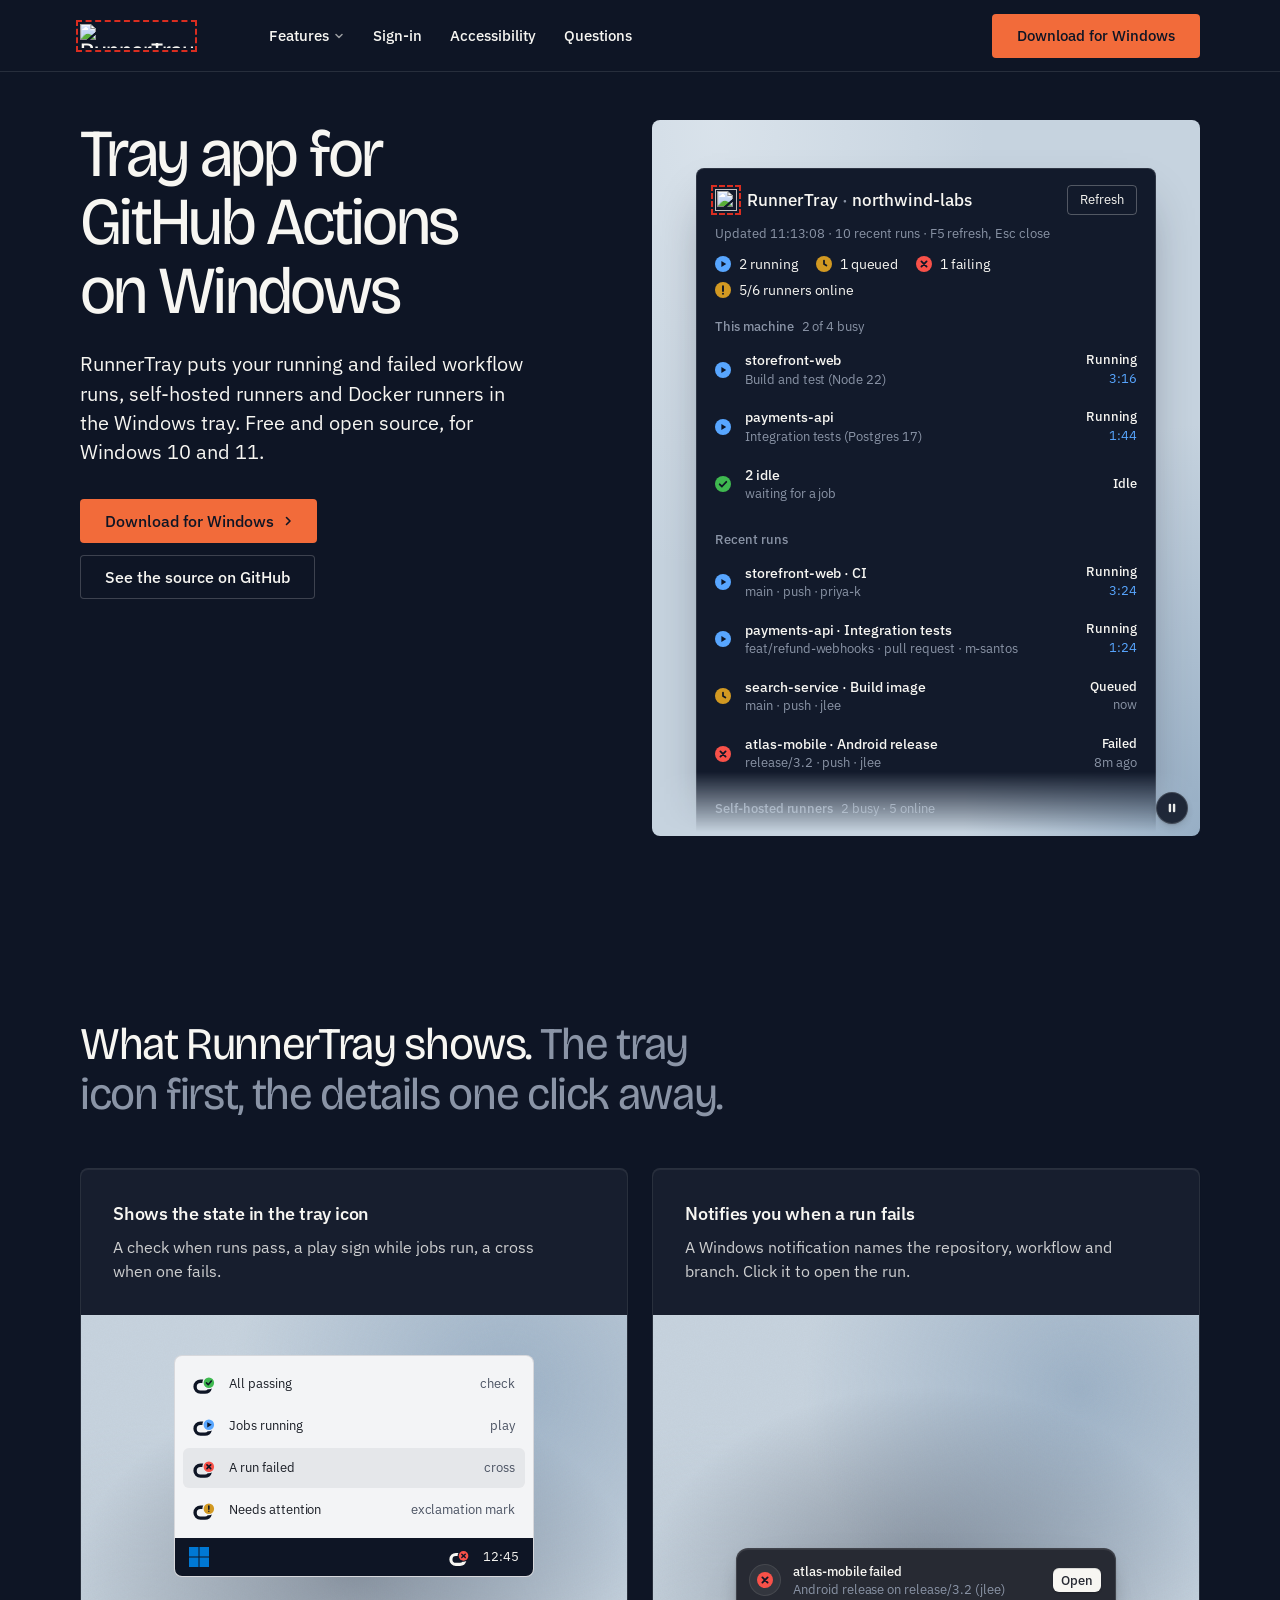
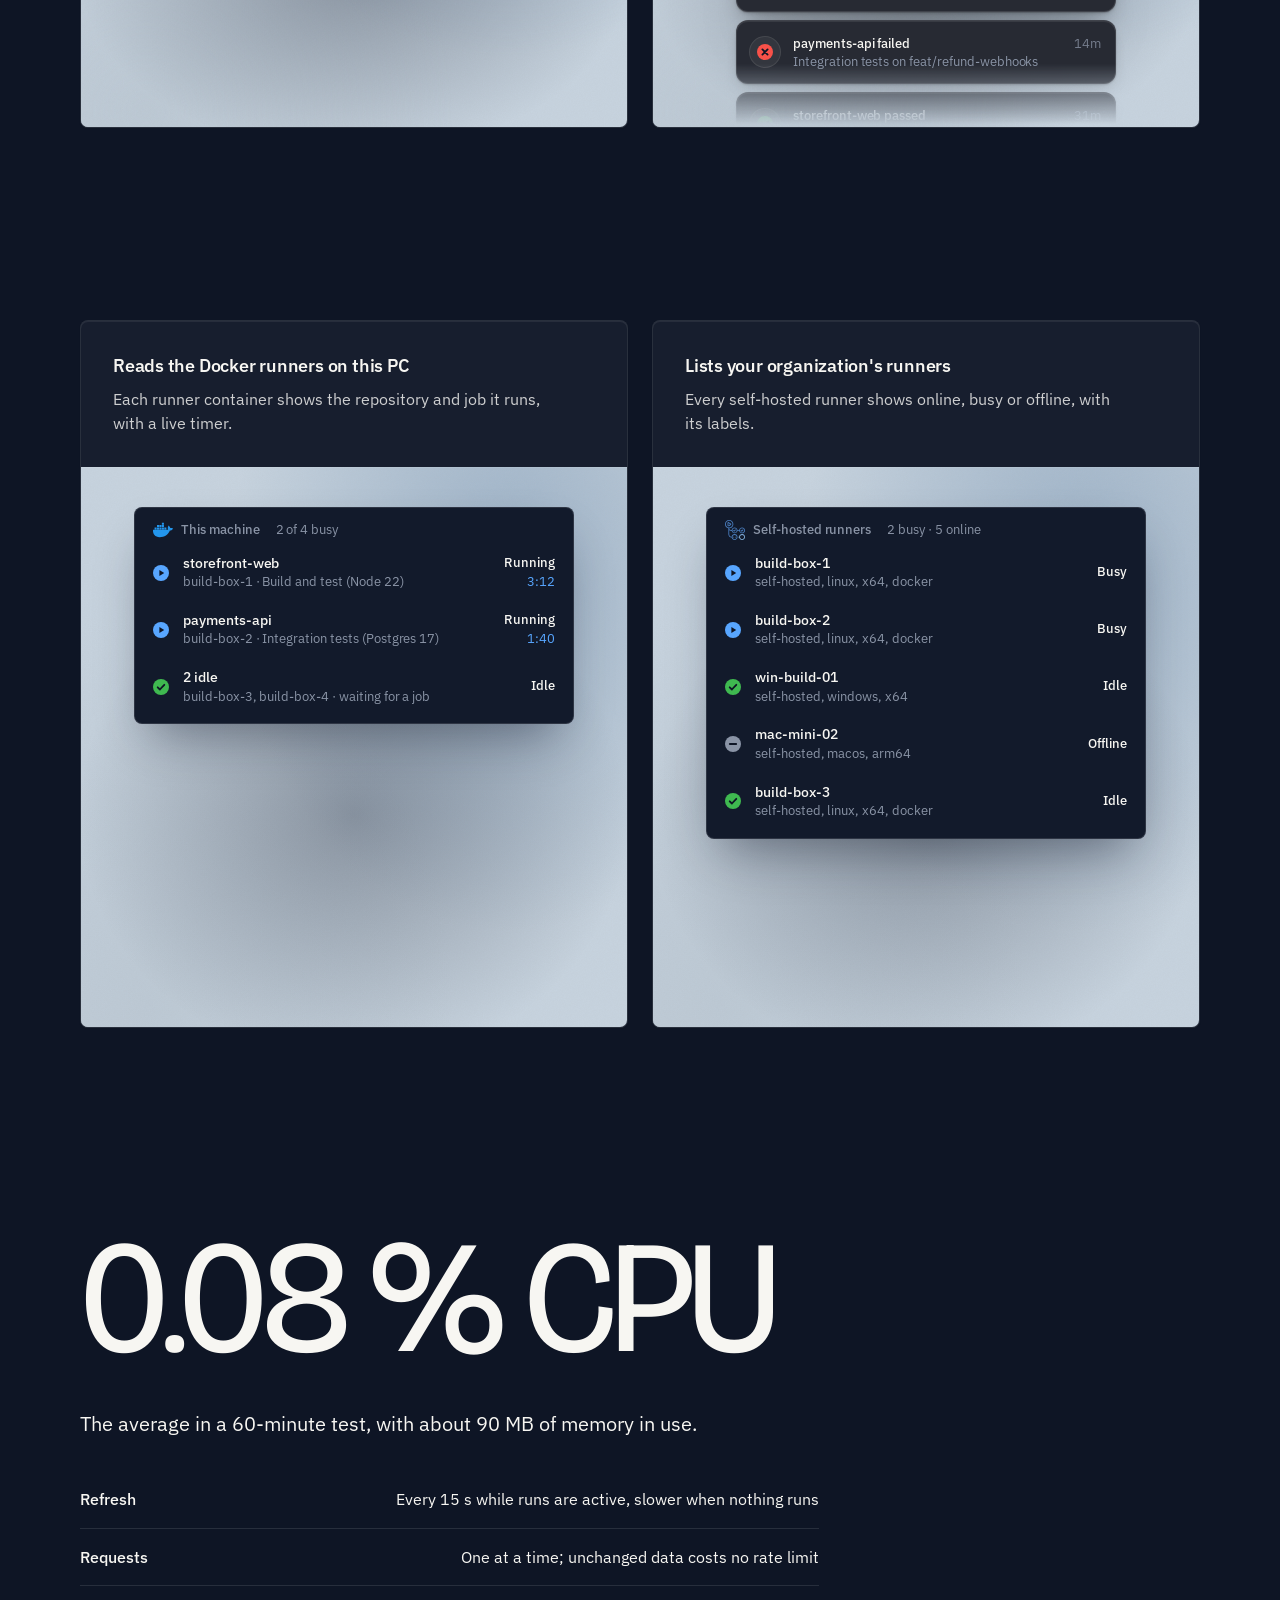
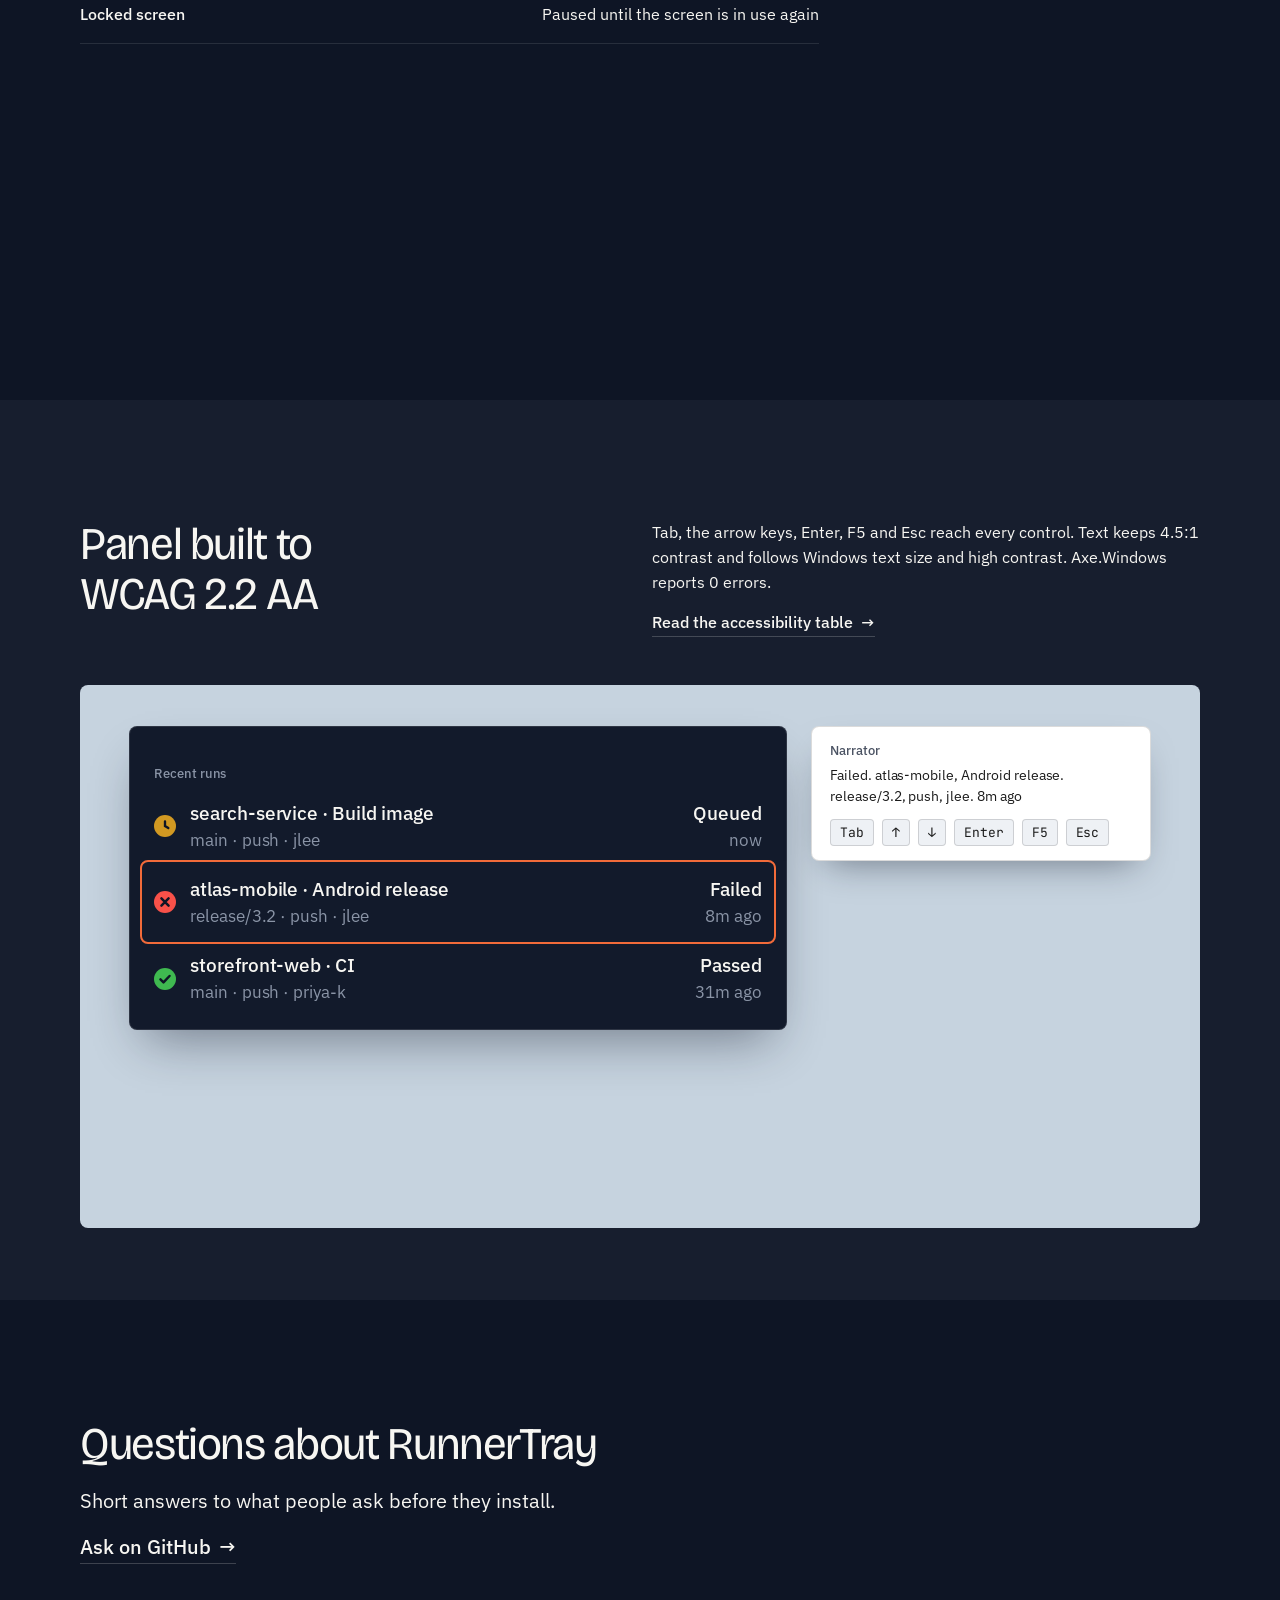
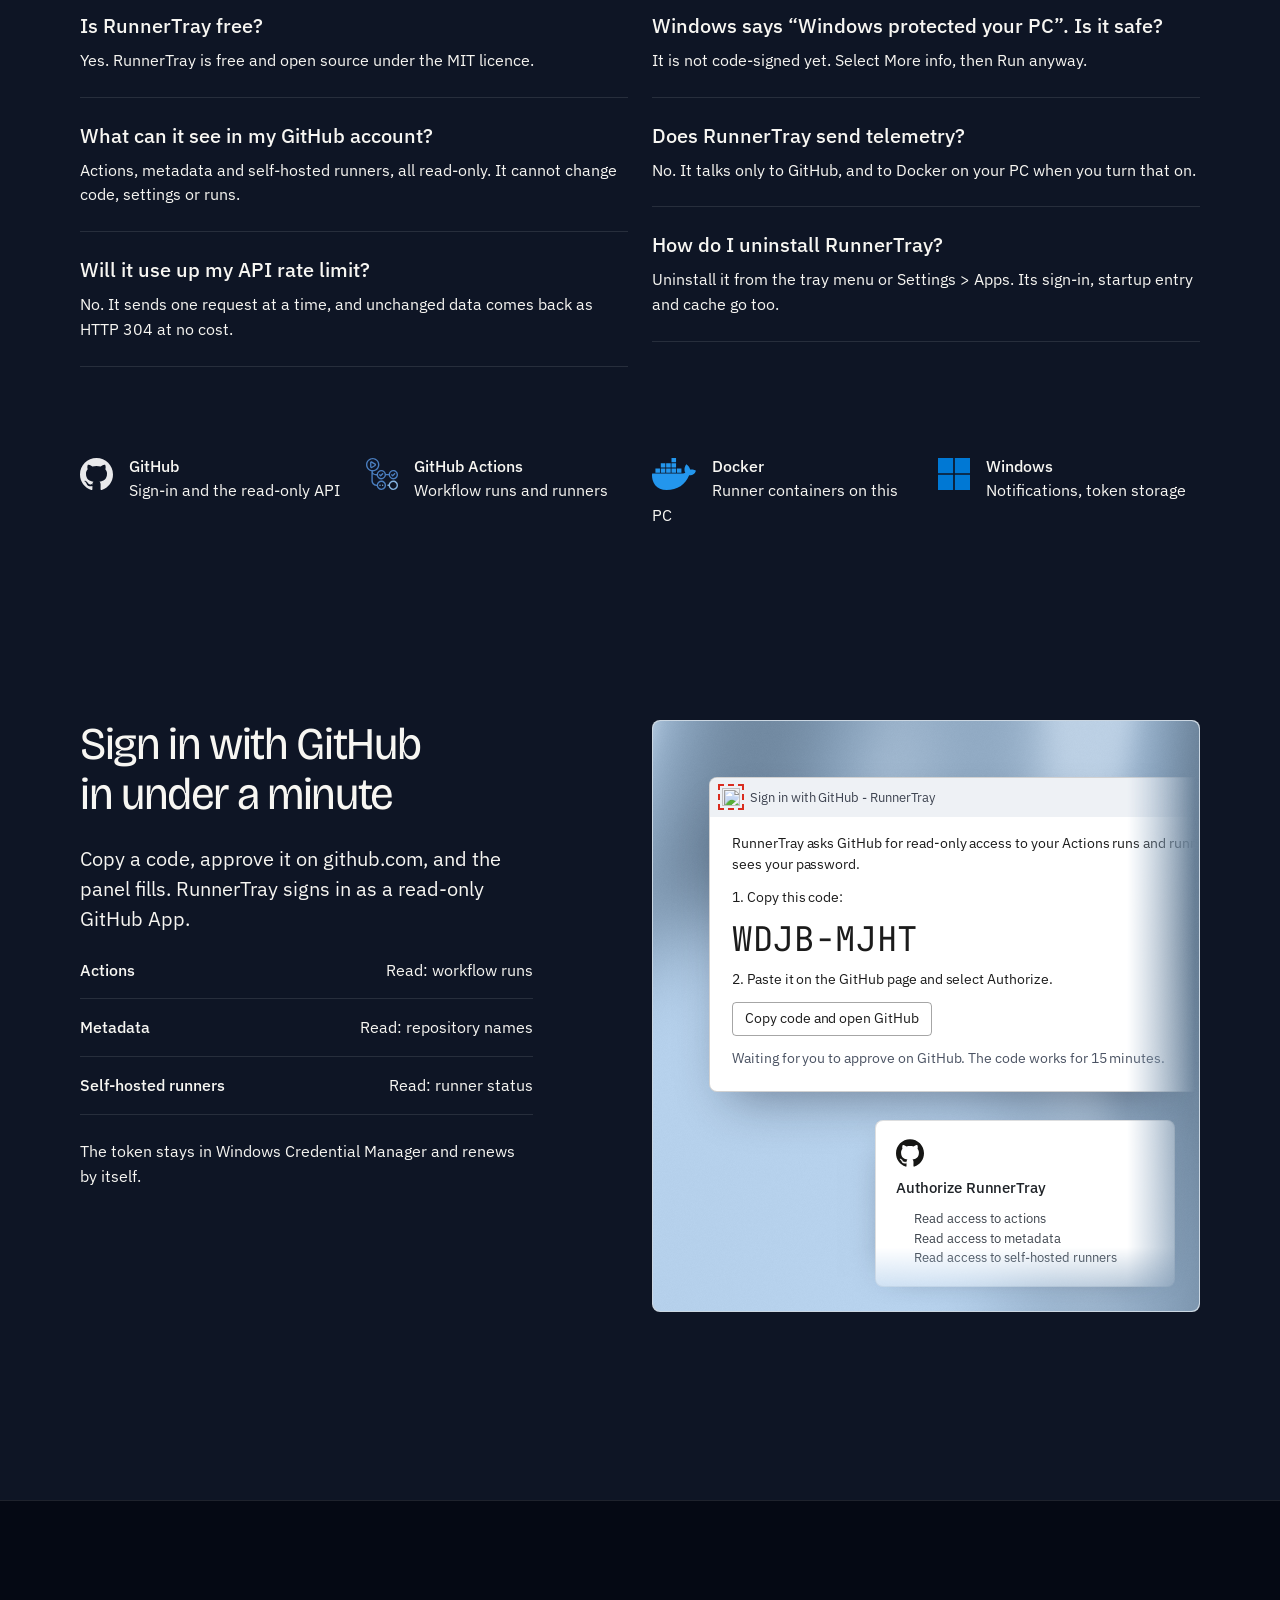
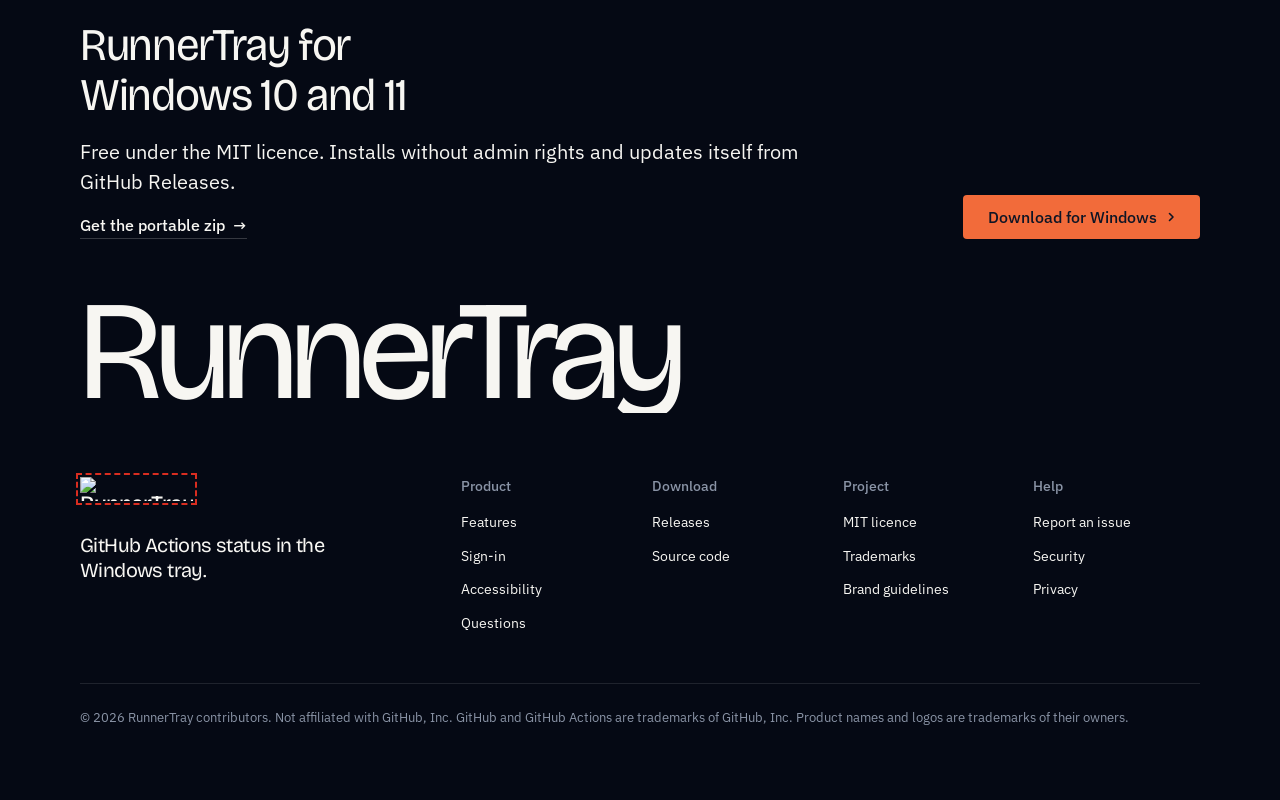
==== commit a177c0d4: "Host the website on Cloudflare at wx8.org - wrangler.jsonc: static Worker serving _site on the wx8.o" ====
--- a/site/index.html
+++ b/site/index.html
@@ -8,7 +8,7 @@
 <meta name="keywords" content="GitHub Actions, Windows tray app, system tray, CI status, workflow runs, self-hosted runners, build notifications, GitHub Actions monitor, desktop notifier, DevOps">
 <meta name="author" content="RunnerTray contributors">
 <meta name="theme-color" content="#0E1525">
-<link rel="canonical" href="https://azharudh33n.github.io/runner-tray/">
+<link rel="canonical" href="https://wx8.org/">
 <link rel="icon" href="favicon.ico" sizes="any">
 <link rel="icon" type="image/svg+xml" href="logo.svg">
 <link rel="apple-touch-icon" href="apple-touch-icon.png">
@@ -18,15 +18,15 @@
 <meta property="og:site_name" content="RunnerTray">
 <meta property="og:title" content="RunnerTray: GitHub Actions status in your Windows tray">
 <meta property="og:description" content="See running and failed GitHub Actions runs and self-hosted runners from the Windows taskbar. Free and open source.">
-<meta property="og:url" content="https://azharudh33n.github.io/runner-tray/">
-<meta property="og:image" content="https://azharudh33n.github.io/runner-tray/social.png">
+<meta property="og:url" content="https://wx8.org/">
+<meta property="og:image" content="https://wx8.org/social.png">
 <meta property="og:image:width" content="1280">
 <meta property="og:image:height" content="640">
 <meta property="og:image:alt" content="RunnerTray panel showing GitHub Actions runs above the Windows taskbar">
 <meta name="twitter:card" content="summary_large_image">
 <meta name="twitter:title" content="RunnerTray: GitHub Actions status in your Windows tray">
 <meta name="twitter:description" content="Running and failed workflow runs, self-hosted runners, and failure notifications in the Windows tray.">
-<meta name="twitter:image" content="https://azharudh33n.github.io/runner-tray/social.png">
+<meta name="twitter:image" content="https://wx8.org/social.png">
 
 <meta name="site-kind" content="software">
 <meta name="page-type" content="software">
@@ -210,11 +210,11 @@
   "operatingSystem": "Windows 10, Windows 11",
   "softwareVersion": "1.0.0",
   "license": "https://opensource.org/licenses/MIT",
-  "url": "https://azharudh33n.github.io/runner-tray/",
+  "url": "https://wx8.org/",
   "downloadUrl": "https://github.com/azharudh33n/runner-tray/releases/latest/download/RunnerTray-win-Setup.exe",
   "installUrl": "https://github.com/azharudh33n/runner-tray/releases/latest",
-  "image": "https://azharudh33n.github.io/runner-tray/social.png",
-  "screenshot": "https://azharudh33n.github.io/runner-tray/popup.png",
+  "image": "https://wx8.org/social.png",
+  "screenshot": "https://wx8.org/popup.png",
   "codeRepository": "https://github.com/azharudh33n/runner-tray",
   "offers": { "@type": "Offer", "price": "0", "priceCurrency": "USD" },
   "accessibilityFeature": ["highContrastDisplay", "largePrint", "readingOrder", "structuralNavigation"],
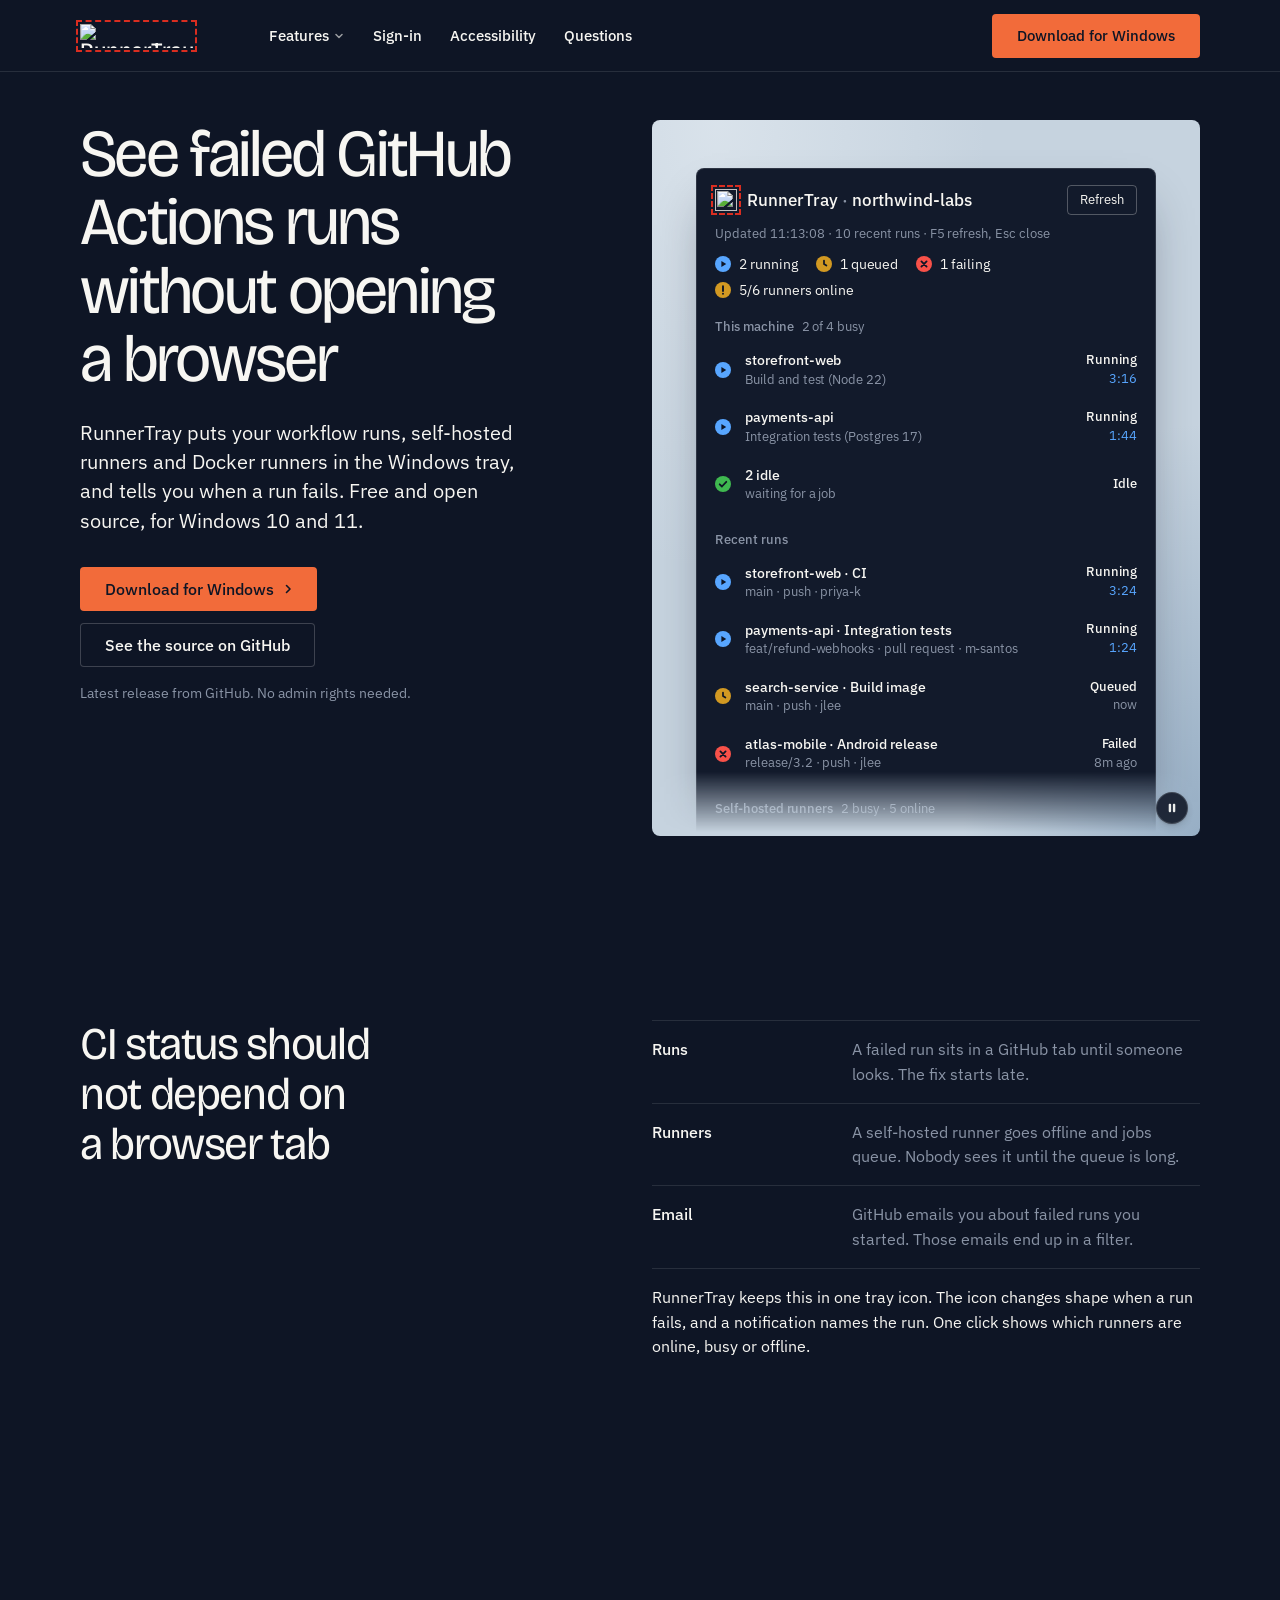
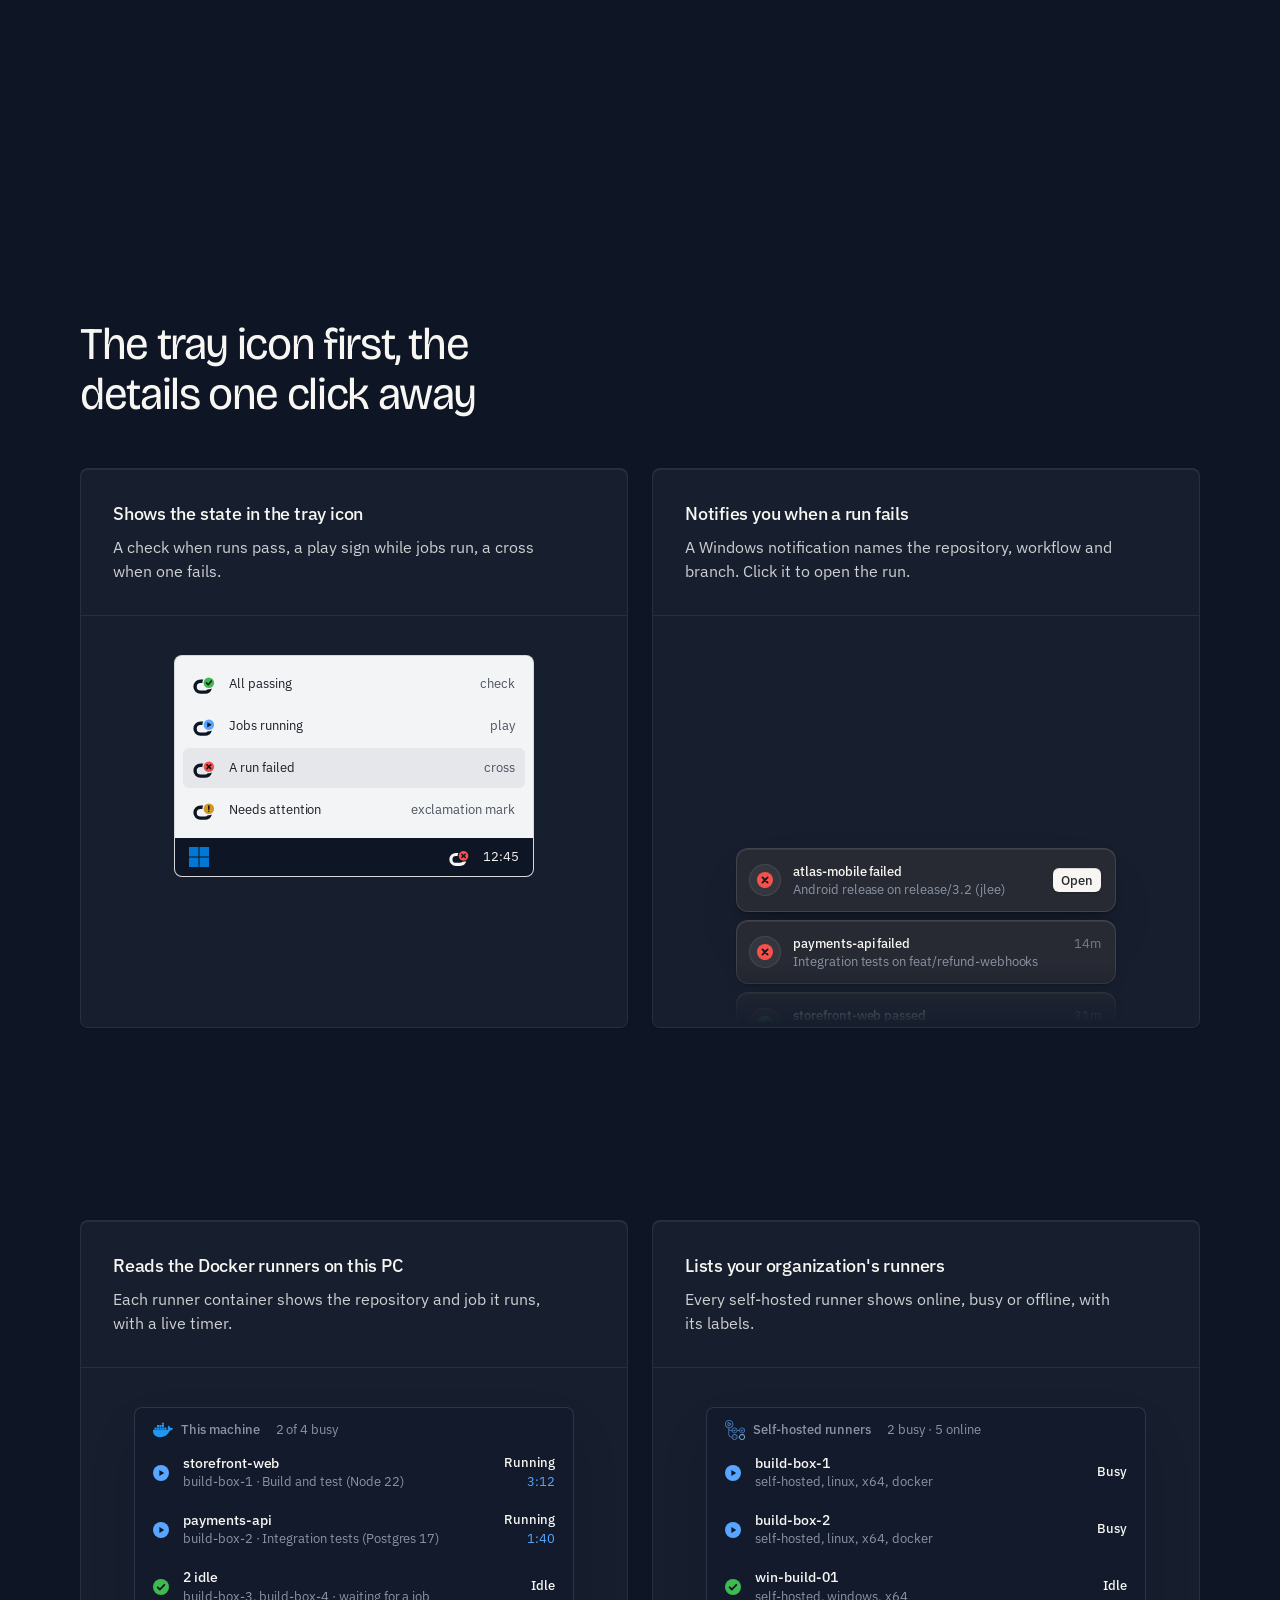
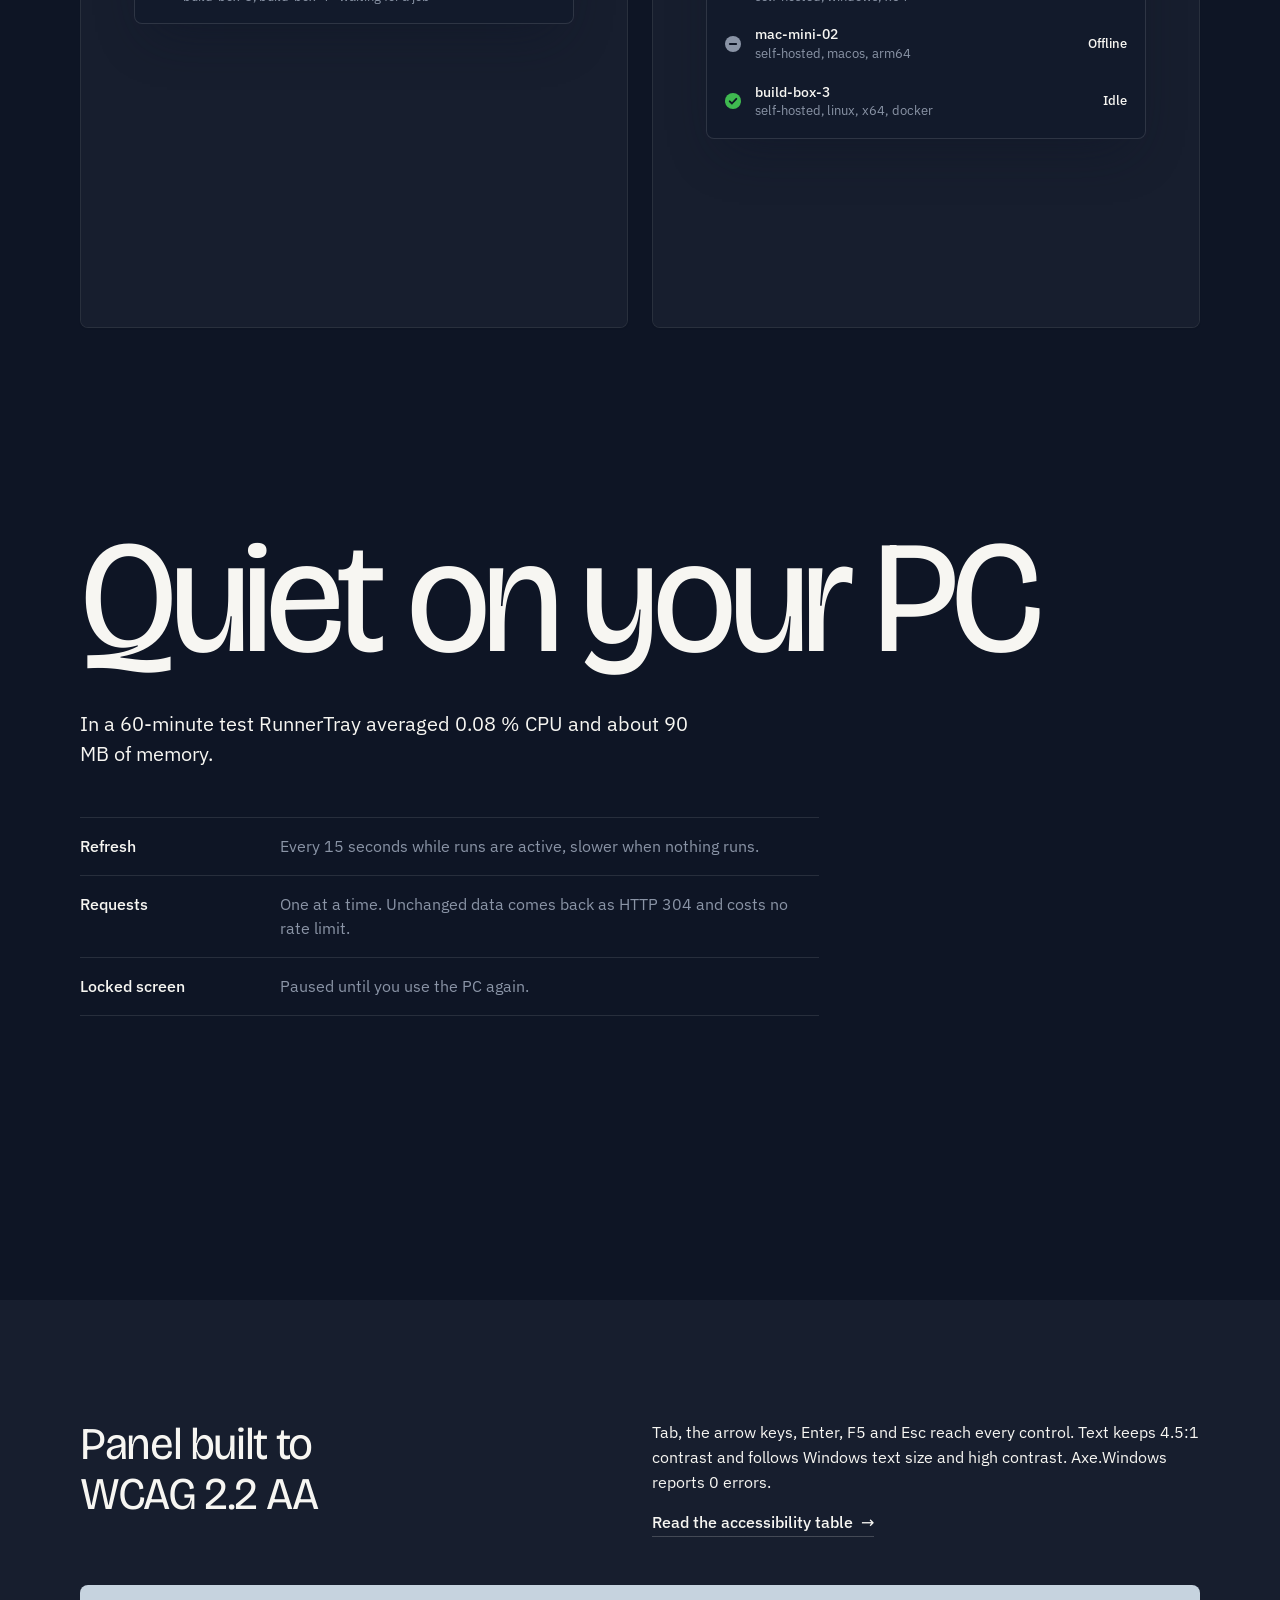
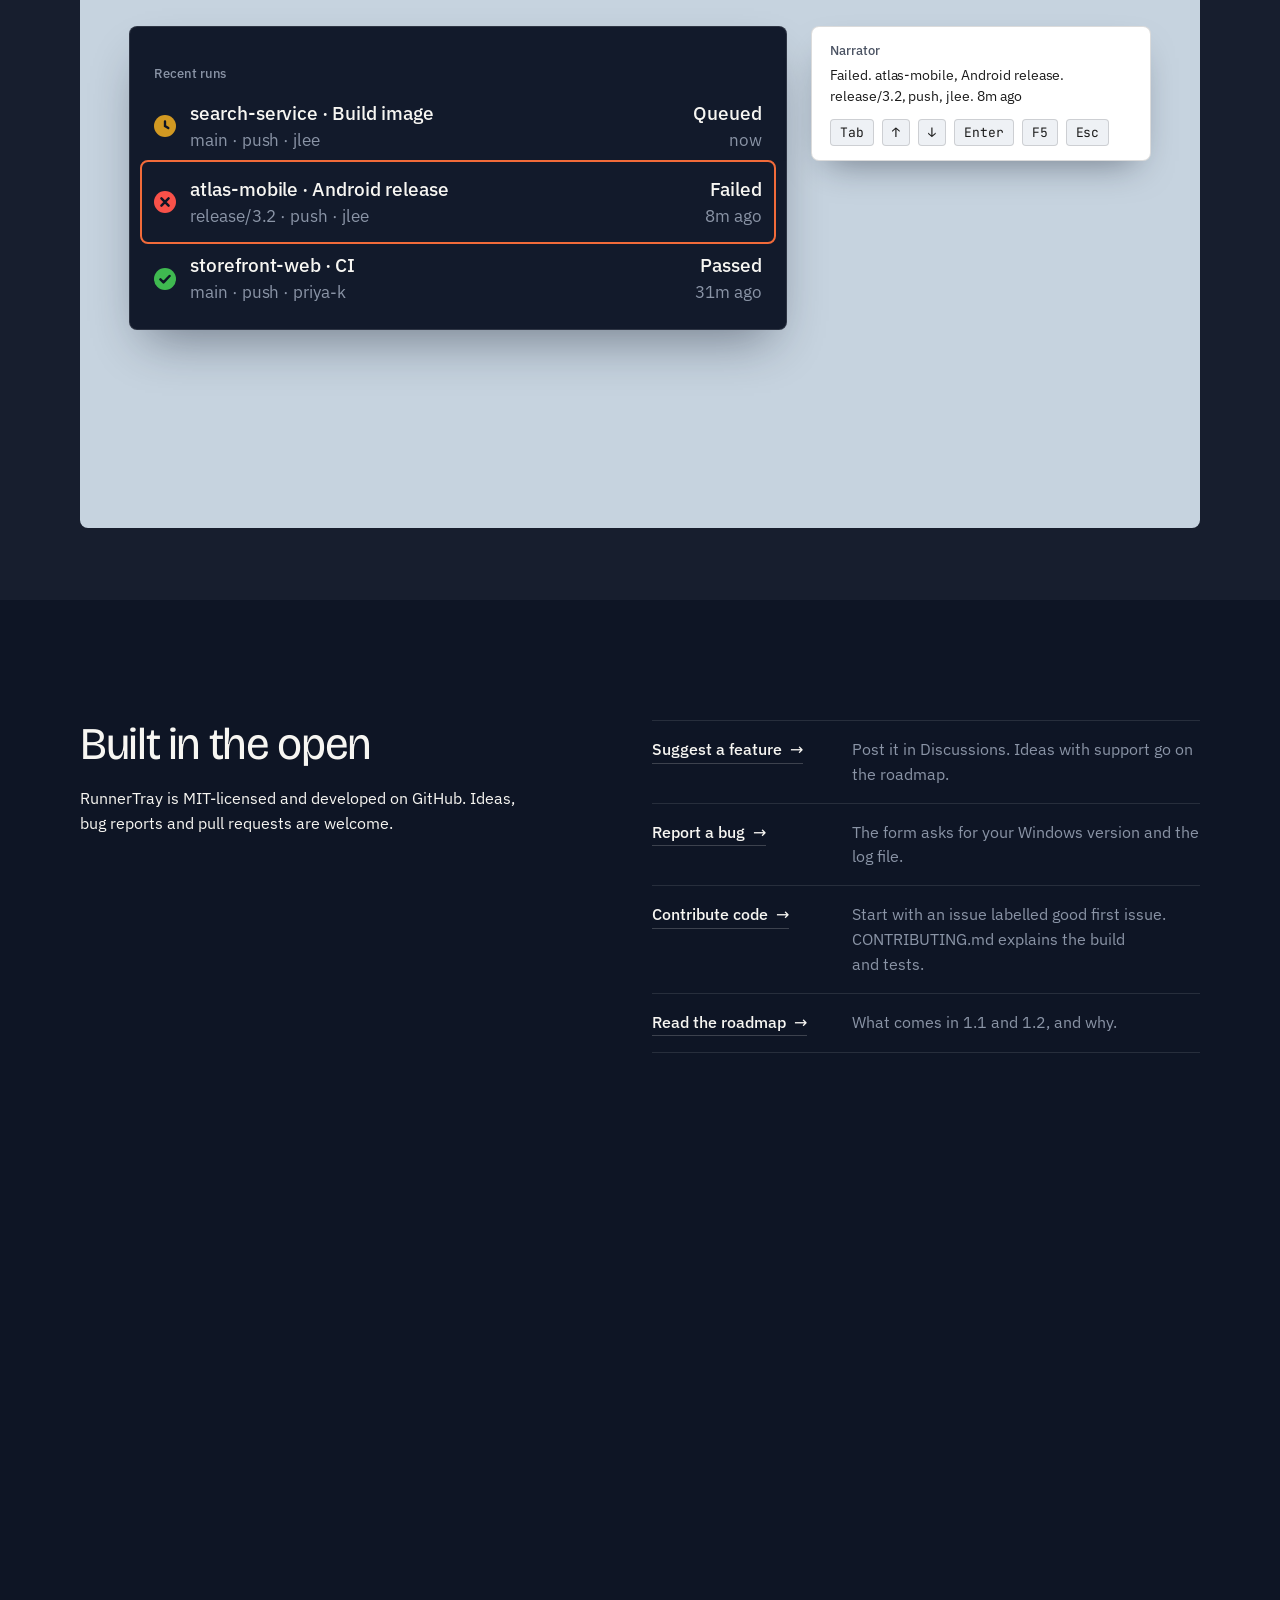
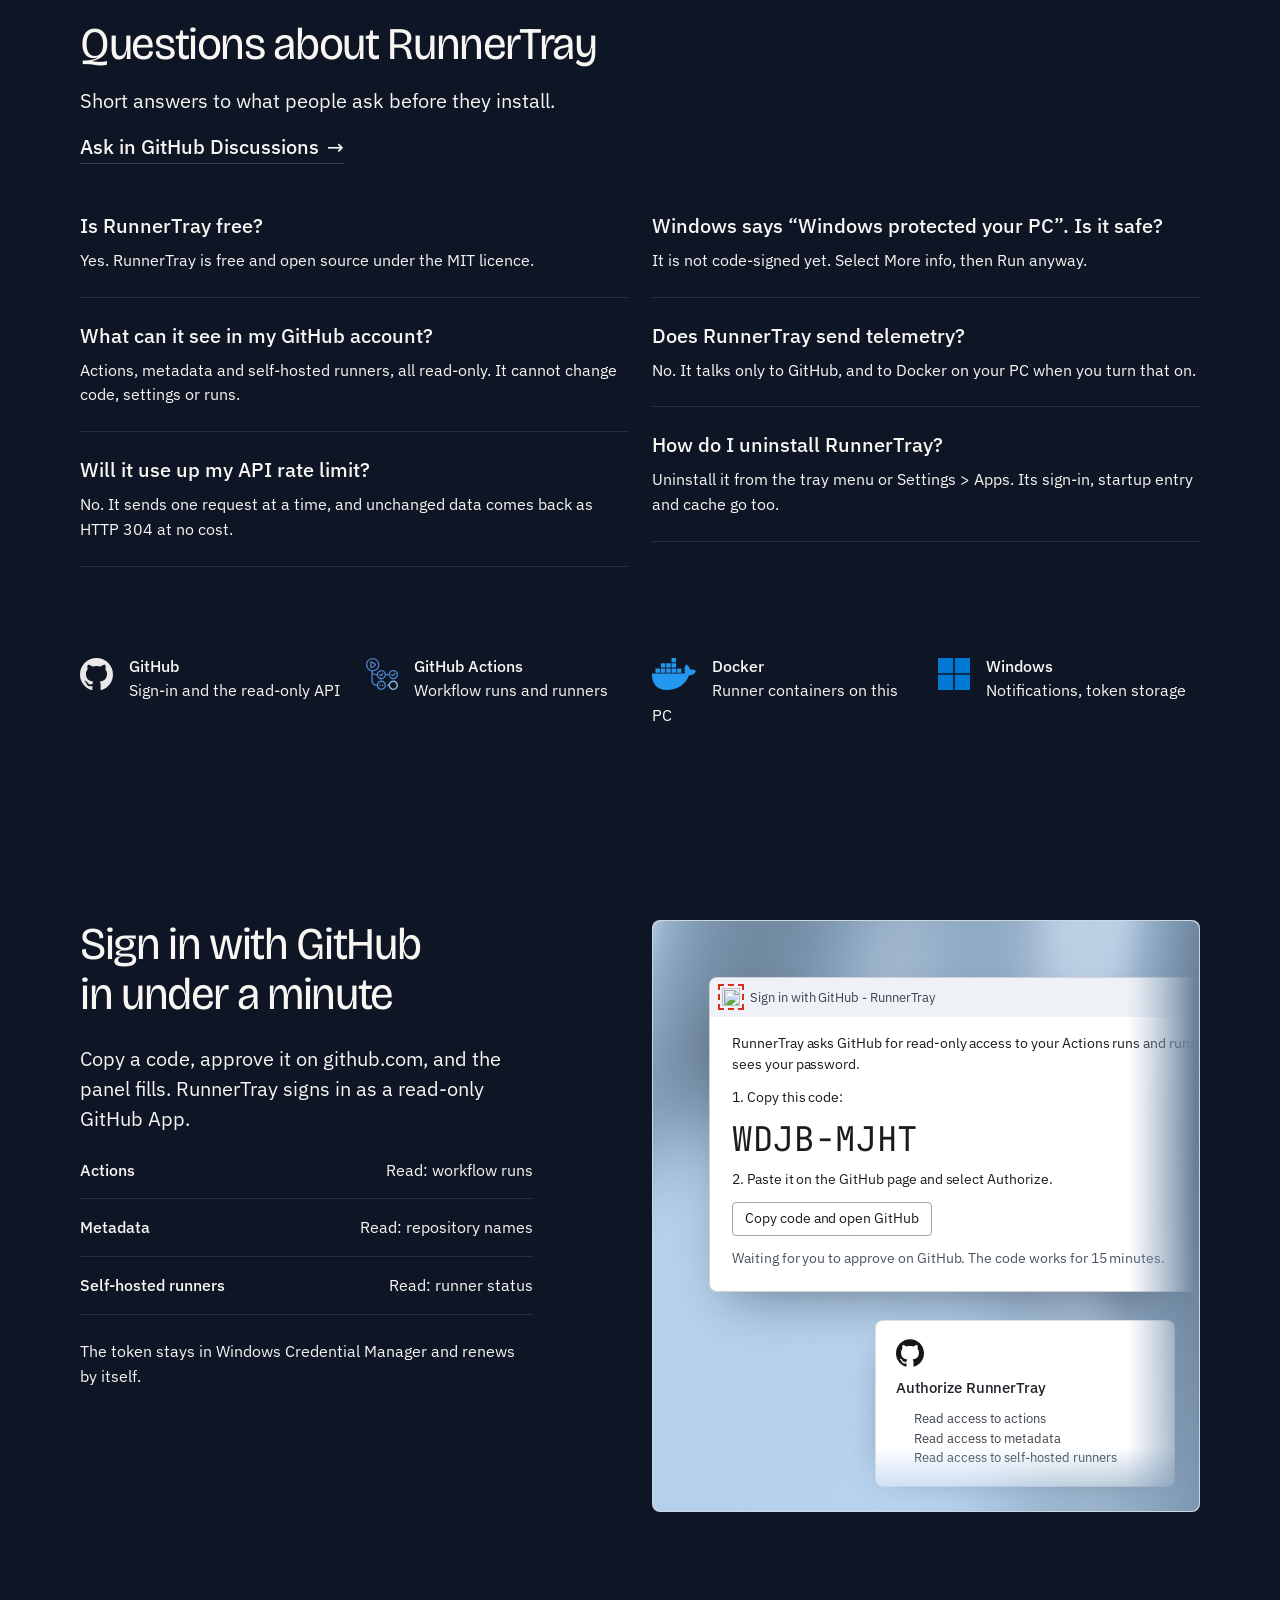
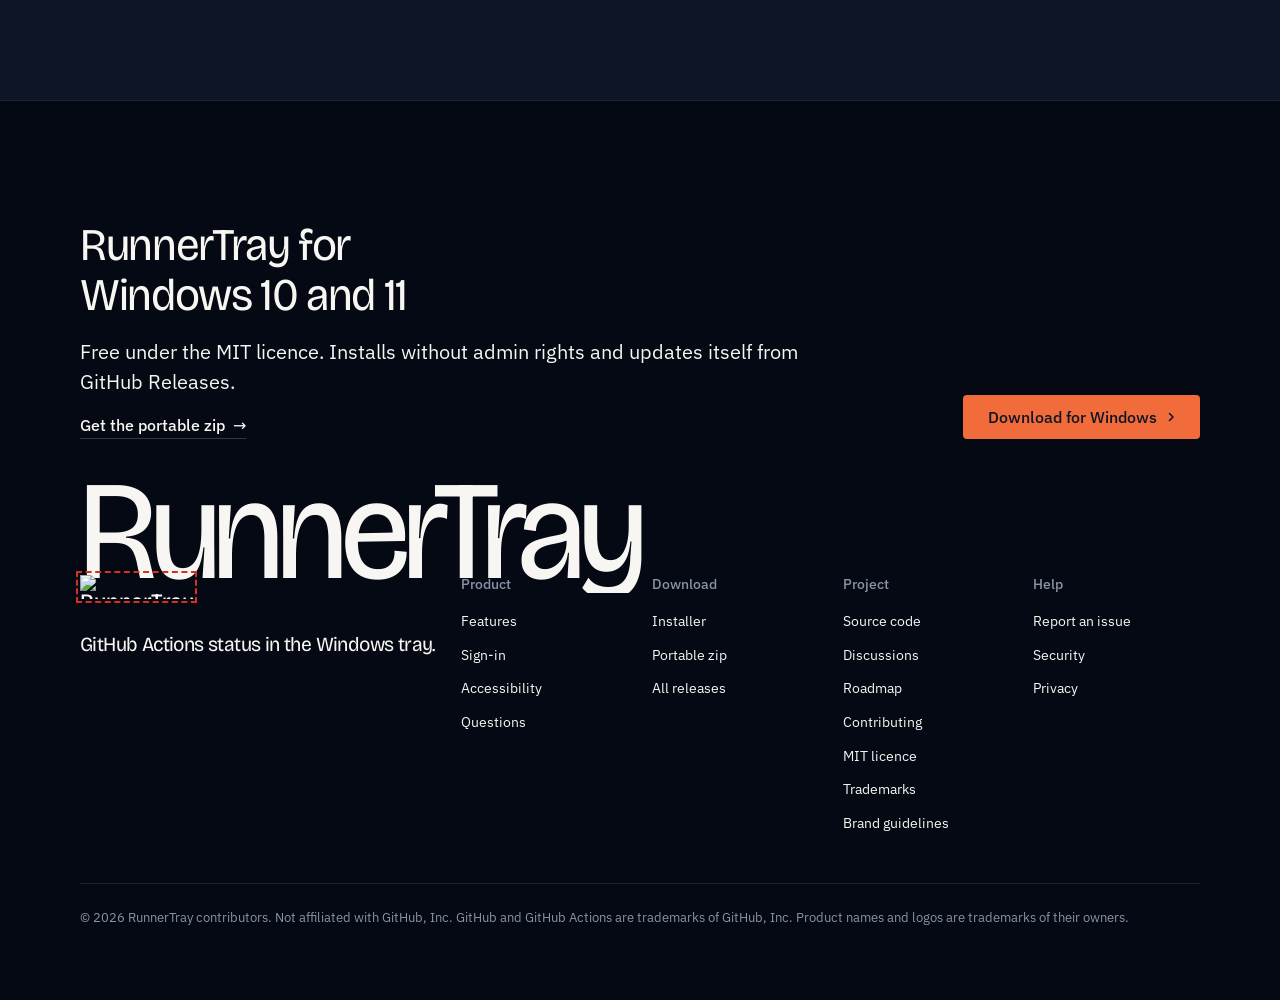
==== commit acbcfcba: "Website: working downloads, share card, problem-first copy, hardening - Cloudflare Worker (site-work" ====
--- a/site/index.html
+++ b/site/index.html
@@ -3,12 +3,12 @@
 <head>
 <meta charset="utf-8">
 <meta name="viewport" content="width=device-width, initial-scale=1, viewport-fit=cover">
-<title>RunnerTray: GitHub Actions status in your Windows system tray</title>
-<meta name="description" content="Free, open-source Windows tray app for GitHub Actions. See running and failed workflow runs, self-hosted runner status, and get failure notifications. Sign in with GitHub in a minute.">
+<title>RunnerTray: see failed GitHub Actions runs from the Windows tray</title>
+<meta name="description" content="Free, open-source Windows tray app for GitHub Actions. Know when a workflow run fails or a self-hosted runner goes offline, without keeping a browser tab open.">
 <meta name="keywords" content="GitHub Actions, Windows tray app, system tray, CI status, workflow runs, self-hosted runners, build notifications, GitHub Actions monitor, desktop notifier, DevOps">
 <meta name="author" content="RunnerTray contributors">
 <meta name="theme-color" content="#0E1525">
-<link rel="canonical" href="https://wx8.org/">
+<link rel="canonical" href="https://runnertray.wx8.org/">
 <link rel="icon" href="favicon.ico" sizes="any">
 <link rel="icon" type="image/svg+xml" href="logo.svg">
 <link rel="apple-touch-icon" href="apple-touch-icon.png">
@@ -16,26 +16,29 @@
 
 <meta property="og:type" content="website">
 <meta property="og:site_name" content="RunnerTray">
-<meta property="og:title" content="RunnerTray: GitHub Actions status in your Windows tray">
-<meta property="og:description" content="See running and failed GitHub Actions runs and self-hosted runners from the Windows taskbar. Free and open source.">
-<meta property="og:url" content="https://wx8.org/">
-<meta property="og:image" content="https://wx8.org/social.png">
-<meta property="og:image:width" content="1280">
-<meta property="og:image:height" content="640">
-<meta property="og:image:alt" content="RunnerTray panel showing GitHub Actions runs above the Windows taskbar">
+<meta property="og:title" content="RunnerTray: see failed GitHub Actions runs from the Windows tray">
+<meta property="og:description" content="Know when a workflow run fails or a self-hosted runner goes offline, without keeping a browser tab open. Free and open source for Windows 10 and 11.">
+<meta property="og:url" content="https://runnertray.wx8.org/">
+<meta property="og:image" content="https://runnertray.wx8.org/og.png">
+<meta property="og:image:type" content="image/png">
+<meta property="og:image:width" content="1200">
+<meta property="og:image:height" content="630">
+<meta property="og:image:alt" content="RunnerTray: stop checking a browser tab for GitHub Actions. The RunnerTray panel shows a failed run, runs in progress and self-hosted runners.">
+<meta property="og:locale" content="en_US">
 <meta name="twitter:card" content="summary_large_image">
-<meta name="twitter:title" content="RunnerTray: GitHub Actions status in your Windows tray">
-<meta name="twitter:description" content="Running and failed workflow runs, self-hosted runners, and failure notifications in the Windows tray.">
-<meta name="twitter:image" content="https://wx8.org/social.png">
+<meta name="twitter:title" content="RunnerTray: see failed GitHub Actions runs from the Windows tray">
+<meta name="twitter:description" content="Know when a workflow run fails or a self-hosted runner goes offline, without keeping a browser tab open.">
+<meta name="twitter:image" content="https://runnertray.wx8.org/og.png">
+<meta name="twitter:image:alt" content="RunnerTray: stop checking a browser tab for GitHub Actions. The RunnerTray panel shows a failed run, runs in progress and self-hosted runners.">
 
 <meta name="site-kind" content="software">
 <meta name="page-type" content="software">
 
 <!-- start.mjs brand --page software --bg "#0E1525" --ink "#F7F6F2" --accent "#F26B3A" --muted "#8A94A6" --type bricolage --radius sharp;
      the client's own faces replace the pairing's text and mono faces (docs/brand/README.md: Bricolage Grotesque, IBM Plex Sans, JetBrains Mono) -->
-<link rel="preconnect" href="https://fonts.googleapis.com">
-<link rel="preconnect" href="https://fonts.gstatic.com" crossorigin>
-<link href="https://fonts.googleapis.com/css2?family=Bricolage+Grotesque:opsz,wdth,wght@12..96,75..100,400..700&family=IBM+Plex+Sans:wght@400;500&family=JetBrains+Mono:wght@400&display=swap" rel="stylesheet">
+<link rel="preload" href="fonts/BricolageGrotesque-w96.woff2" as="font" type="font/woff2" crossorigin>
+<link rel="preload" href="fonts/IBMPlexSans-400.woff2" as="font" type="font/woff2" crossorigin>
+<link rel="stylesheet" href="fonts/fonts.css">
 <link rel="stylesheet" href="assets/system.css">
 <link rel="stylesheet" href="assets/ui/cards.css">
 <link rel="stylesheet" href="assets/motion/motion.css">
@@ -60,9 +63,8 @@
 <link rel="stylesheet" href="assets/ui/base.css">
 <link rel="stylesheet" href="assets/ui/notify/fragment.css">
 
-<script>document.documentElement.classList.add('m-enter');setTimeout(()=>document.documentElement.classList.add('m-enter-done'),700)</script>
+<script src="head.js"></script>
 <script src="assets/backgrounds/backgrounds.js"></script>
-<script>document.documentElement.classList.add('mo-js');setTimeout(()=>document.documentElement.classList.add('mo-safe'),2500)</script>
 <link rel="modulepreload" href="assets/moments/moments.js">
 <link rel="modulepreload" href="assets/moments/lib.js">
 <link rel="modulepreload" href="assets/moments/letters-assemble/moment.js">
@@ -196,6 +198,14 @@
 
   }
   /* the sign-in frame: as tall as the words beside it at 1024 and up; on the tablet the height the screen leaves under the words; on a phone the whole second screen */
+  .hero__version { margin-top: var(--s-4); }
+  .pairs { list-style: none; padding: 0; margin: 0; border-top: 1px solid var(--line); }
+  .pairs > li { display: grid; grid-template-columns: 11rem minmax(0, 1fr); gap: var(--s-2) var(--s-5); padding-block: var(--s-4); border-bottom: 1px solid var(--line); align-items: baseline; }
+  .pairs > li > .rows__name { font-weight: 500; }
+  .pairs > li > p { margin: 0; color: var(--muted); max-width: 52ch; }
+  .pairs > li > .link { justify-self: start; }
+  #features .panel--flush { background: var(--p-surface, #171e2e); }
+  @media (max-width: 639px) { .pairs > li { grid-template-columns: 1fr; } }
   #sign-in .frame--split { --ratio: 108%; }
   @media (min-width: 640px) and (max-width: 1023px) { #sign-in .frame--split { --ratio: 0px; height: calc(100svh - 625px); } }
   @media (max-width: 639px) { #sign-in .frame--split { --ratio: 0px; height: 100%; margin-top: 0; } }
@@ -208,13 +218,13 @@
   "description": "Windows system tray app that shows GitHub Actions workflow runs, self-hosted runner status, and failure notifications.",
   "applicationCategory": "DeveloperApplication",
   "operatingSystem": "Windows 10, Windows 11",
-  "softwareVersion": "1.0.0",
+  "softwareVersion": "0.9.9",
   "license": "https://opensource.org/licenses/MIT",
-  "url": "https://wx8.org/",
-  "downloadUrl": "https://github.com/azharudh33n/runner-tray/releases/latest/download/RunnerTray-win-Setup.exe",
-  "installUrl": "https://github.com/azharudh33n/runner-tray/releases/latest",
-  "image": "https://wx8.org/social.png",
-  "screenshot": "https://wx8.org/popup.png",
+  "url": "https://runnertray.wx8.org/",
+  "downloadUrl": "https://runnertray.wx8.org/download",
+  "installUrl": "https://runnertray.wx8.org/download",
+  "image": "https://runnertray.wx8.org/og.png",
+  "screenshot": "https://runnertray.wx8.org/popup.png",
   "codeRepository": "https://github.com/azharudh33n/runner-tray",
   "offers": { "@type": "Offer", "price": "0", "priceCurrency": "USD" },
   "accessibilityFeature": ["highContrastDisplay", "largePrint", "readingOrder", "structuralNavigation"],
@@ -271,7 +281,7 @@
               <a href="#docker-runners">This machine<span>Docker runners on this PC</span></a>
               <a href="#org-runners">Organization<span>Online, busy or offline</span></a>
             </div>
-            <a class="menu-card span-3 start-10" href="https://github.com/azharudh33n/runner-tray/releases/latest/download/RunnerTray-win-Portable.zip">
+            <a class="menu-card span-3 start-10" href="/download/portable">
               <div class="panel">
                 <div class="stage stage--fade-br"><div class="at-corner" style="--ax:24px;--ay:24px">
                   <div class="ui rt-gh" role="img" aria-label="The latest release on GitHub with the installer and the portable zip">
@@ -291,7 +301,7 @@
       <div class="nav__item"><a class="nav__link" href="#faq">Questions</a></div>
     </nav>
     <div class="nav__actions">
-      <a class="btn btn--primary" href="https://github.com/azharudh33n/runner-tray/releases/latest/download/RunnerTray-win-Setup.exe">Download for Windows</a>
+      <a class="btn btn--primary" href="/download">Download for Windows</a>
     </div>
     <button class="nav__toggle" type="button" aria-expanded="false" aria-label="Menu">
       <svg width="18" height="18" viewBox="0 0 18 18" aria-hidden="true"><path d="M2 5h14M2 13h14" stroke="currentColor" stroke-width="1.6" stroke-linecap="round"/></svg>
@@ -300,15 +310,16 @@
 </header>
 
 <main id="top">
-  <section class="hero hero--split" data-enter aria-labelledby="hero-h">
+  <section class="hero hero--split" data-enter="off" aria-labelledby="hero-h">
     <div class="wrap"><div class="hero-text grid hero__grid">
       <div class="hero__text span-5">
-        <h1 id="hero-h">Tray app for GitHub Actions on Windows</h1>
-        <p class="hero__lead">RunnerTray puts your running and failed workflow runs, self-hosted runners and Docker runners in the Windows tray. Free and open source, for Windows 10 and 11.</p>
+        <h1 id="hero-h">See failed GitHub Actions runs without opening a browser</h1>
+        <p class="hero__lead">RunnerTray puts your workflow runs, self-hosted runners and Docker runners in the Windows tray, and tells you when a run fails. Free and open source, for Windows 10 and 11.</p>
         <div class="btn-row">
-          <a class="btn btn--primary" href="https://github.com/azharudh33n/runner-tray/releases/latest/download/RunnerTray-win-Setup.exe">Download for Windows<svg class="m-arrow" viewBox="0 0 12 12" aria-hidden="true"><path class="m-arrow__stem" d="M1 6h8"/><path class="m-arrow__head" d="M4.5 2.5 8 6l-3.5 3.5"/></svg></a>
+          <a class="btn btn--primary" href="/download">Download for Windows<svg class="m-arrow" viewBox="0 0 12 12" aria-hidden="true"><path class="m-arrow__stem" d="M1 6h8"/><path class="m-arrow__head" d="M4.5 2.5 8 6l-3.5 3.5"/></svg></a>
           <a class="btn btn--secondary" href="https://github.com/azharudh33n/runner-tray">See the source on GitHub</a>
         </div>
+        <p class="t-small muted hero__version" data-latest>Latest release from GitHub. No admin rights needed.</p>
       </div>
       <!-- the app-frame: the RunnerTray panel as live HTML (docs/popup.png), its timers live; demo data -->
       <div class="hero__media span-6 start-7 app-frame" data-ui-pause-host data-enter-media>
@@ -347,17 +358,33 @@
     </div></div>
   </section>
 
+  <section class="section" id="problem" aria-labelledby="problem-h">
+    <div class="wrap">
+      <div class="grid">
+        <h2 class="span-5" id="problem-h">CI status should not depend on a browser tab</h2>
+        <div class="span-6 start-7 stack-4">
+          <ul class="pairs">
+            <li><span class="rows__name">Runs</span><p>A failed run sits in a GitHub tab until someone looks. The fix starts late.</p></li>
+            <li><span class="rows__name">Runners</span><p>A self-hosted runner goes offline and jobs queue. Nobody sees it until the queue is long.</p></li>
+            <li><span class="rows__name">Email</span><p>GitHub emails you about failed runs you started. Those emails end up in a filter.</p></li>
+          </ul>
+          <p>RunnerTray keeps this in one tray icon. The icon changes shape when a run fails, and a notification names the run. One click shows which runners are online, busy or offline.</p>
+        </div>
+      </div>
+    </div>
+  </section>
+
   <section class="section g2" id="features" aria-labelledby="features-h">
     <div class="wrap">
       <div class="group">
         <div class="section-head">
-          <h2 id="features-h">What RunnerTray shows. <span class="muted">The tray icon first, the details one click away.</span></h2>
+          <h2 id="features-h">The tray icon first, the details one click away</h2>
         </div>
         <div class="grid">
           <article class="card card--row span-6 m-nolift" id="tray-icon">
             <h3>Shows the state in the tray icon</h3>
             <p>A check when runs pass, a play sign while jobs run, a cross when one fails.</p>
-            <div class="panel panel--flush" data-fx="fluted-glass" data-fx-seed="31" data-fx-params='{"drift":0}'>
+            <div class="panel panel--flush">
               <div class="stage stage--fade-b"><div class="at-rise fit" style="--fit-max:360px;--ax:32px;--ay:40px;--ay-sm:16px">
                 <div class="ui rt-tray" role="img" aria-label="The four tray icon states: a check for all passing, a play sign for jobs running, a cross for a failed run, an exclamation mark when GitHub cannot be reached; below, the Windows taskbar with the failed state in the tray">
                   <ul>
@@ -374,7 +401,7 @@
           <article class="card card--row span-6 m-nolift" id="notifications">
             <h3>Notifies you when a run fails</h3>
             <p>A Windows notification names the repository, workflow and branch. Click it to open the run.</p>
-            <div class="panel panel--flush" data-fx="fluted-glass" data-fx-seed="32" data-fx-params='{"drift":0}'>
+            <div class="panel panel--flush">
               <div class="stage stage--fade-b"><div class="at-rise fit" style="--fit-max:380px;--ax:32px;--ay:calc(100% - 180px);--ay-sm:16px" data-ui-loop>
                 <div class="ui ui-notify" data-ui="notify">
                   <ul class="ui-notify__list" data-notify-list>
@@ -392,7 +419,7 @@
         <article class="card card--row span-6 m-nolift" id="docker-runners">
           <h3>Reads the Docker runners on this PC</h3>
           <p>Each runner container shows the repository and job it runs, with a live timer.</p>
-          <div class="panel panel--flush" data-fx="fluted-glass" data-fx-seed="33" data-fx-params='{"drift":0}'>
+          <div class="panel panel--flush">
             <div class="stage stage--fade-b"><div class="at-rise fit" style="--fit-max:440px;--ax:32px;--ay:40px;--ay-sm:16px">
               <div class="ui rt-panel rt-panel--list" role="img" aria-label="This machine: four runner containers in Docker on this PC; build-box-1 runs storefront-web, Build and test, for 3 minutes 12; build-box-2 runs payments-api, Integration tests, for 1 minute 40; two idle">
                 <p class="rt-sec rt-sec--ic"><img loading="lazy" decoding="async" data-icon="docker" src="assets/icons/docker.svg" alt="" width="20" height="20">This machine<span>2 of 4 busy</span></p>
@@ -408,7 +435,7 @@
         <article class="card card--row span-6 m-nolift" id="org-runners">
           <h3>Lists your organization's runners</h3>
           <p>Every self-hosted runner shows online, busy or offline, with its labels.</p>
-          <div class="panel panel--flush" data-fx="fluted-glass" data-fx-seed="34" data-fx-params='{"drift":0}'>
+          <div class="panel panel--flush">
             <div class="stage stage--fade-b"><div class="at-rise fit" style="--fit-max:440px;--ax:32px;--ay:40px;--ay-sm:16px">
               <div class="ui rt-panel rt-panel--list" role="img" aria-label="Self-hosted runners of northwind-labs: build-box-1 and build-box-2 busy, build-box-3, build-box-4 and win-build-01 idle, mac-mini-02 offline">
                 <p class="rt-sec rt-sec--ic"><img loading="lazy" decoding="async" data-icon="github-actions" src="assets/icons/github-actions.svg" alt="" width="20" height="20">Self-hosted runners<span>2 busy · 5 online</span></p>
@@ -430,13 +457,13 @@
   <!-- letters-assemble: the measured figure builds itself as it rises through the screen -->
   <section class="section" id="usage" data-moment="letters-assemble" data-moment-opts='{"spread": 0.6}' aria-labelledby="usage-h">
     <div class="wrap">
-      <h2 class="mo-la__type" id="usage-h">0.08 % CPU</h2>
-      <p class="mo-la__sub">The average in a 60-minute test, with about 90 MB of memory in use.</p>
+      <h2 class="mo-la__type" id="usage-h">Quiet on your PC</h2>
+      <p class="mo-la__sub">In a 60-minute test RunnerTray averaged 0.08 % CPU and about 90 MB of memory.</p>
       <div class="grid usage__rows">
-        <ul class="rows span-8">
-          <li><span class="rows__name">Refresh</span><span class="rows__value">Every 15 s while runs are active, slower when nothing runs</span></li>
-          <li><span class="rows__name">Requests</span><span class="rows__value">One at a time; unchanged data costs no rate limit</span></li>
-          <li><span class="rows__name">Locked screen</span><span class="rows__value">Paused until the screen is in use again</span></li>
+        <ul class="pairs span-8">
+          <li><span class="rows__name">Refresh</span><p>Every 15 seconds while runs are active, slower when nothing runs.</p></li>
+          <li><span class="rows__name">Requests</span><p>One at a time. Unchanged data comes back as HTTP 304 and costs no rate limit.</p></li>
+          <li><span class="rows__name">Locked screen</span><p>Paused until you use the PC again.</p></li>
         </ul>
       </div>
     </div>
@@ -475,13 +502,30 @@
     </div>
   </section>
 
+  <section class="section" id="open" aria-labelledby="open-h">
+    <div class="wrap">
+      <div class="grid">
+        <div class="span-5 stack-4">
+          <h2 id="open-h">Built in the open</h2>
+          <p>RunnerTray is MIT-licensed and developed on GitHub. Ideas, bug reports and pull requests are welcome.</p>
+        </div>
+        <ul class="pairs span-6 start-7">
+          <li><a class="rows__name link" href="https://github.com/azharudh33n/runner-tray/discussions/new?category=ideas">Suggest a feature</a><p>Post it in Discussions. Ideas with support go on the roadmap.</p></li>
+          <li><a class="rows__name link" href="https://github.com/azharudh33n/runner-tray/issues/new?template=bug_report.yml">Report a bug</a><p>The form asks for your Windows version and the log file.</p></li>
+          <li><a class="rows__name link" href="https://github.com/azharudh33n/runner-tray/contribute">Contribute code</a><p>Start with an issue labelled good first issue. CONTRIBUTING.md explains the build and tests.</p></li>
+          <li><a class="rows__name link" href="https://github.com/azharudh33n/runner-tray/blob/main/docs/ROADMAP.md">Read the roadmap</a><p>What comes in 1.1 and 1.2, and why.</p></li>
+        </ul>
+      </div>
+    </div>
+  </section>
+
   <section class="section g2m" id="faq" aria-labelledby="faq-h">
     <div class="wrap">
       <div class="faq-top">
         <div class="section-head">
           <h2 id="faq-h">Questions about RunnerTray</h2>
           <p>Short answers to what people ask before they install.</p>
-          <p><a class="link" href="https://github.com/azharudh33n/runner-tray/issues">Ask on GitHub</a></p>
+          <p><a class="link" href="https://github.com/azharudh33n/runner-tray/discussions/categories/q-a">Ask in GitHub Discussions</a></p>
         </div>
         <div class="faq">
           <div class="faq__item"><h3>Is RunnerTray free?</h3><p>Yes. RunnerTray is free and open source under the MIT licence.</p></div>
@@ -555,9 +599,9 @@
         <div>
           <h2 id="close-h">RunnerTray for Windows 10 and 11</h2>
           <p class="t-lead">Free under the MIT licence. Installs without admin rights and updates itself from GitHub Releases.</p>
-          <p><a class="link" href="https://github.com/azharudh33n/runner-tray/releases/latest/download/RunnerTray-win-Portable.zip">Get the portable zip</a></p>
-        </div>
-        <a class="btn btn--primary" href="https://github.com/azharudh33n/runner-tray/releases/latest/download/RunnerTray-win-Setup.exe">Download for Windows<svg class="m-arrow" viewBox="0 0 12 12" aria-hidden="true"><path class="m-arrow__stem" d="M1 6h8"/><path class="m-arrow__head" d="M4.5 2.5 8 6l-3.5 3.5"/></svg></a>
+          <p><a class="link" href="/download/portable">Get the portable zip</a></p>
+        </div>
+        <a class="btn btn--primary" href="/download">Download for Windows<svg class="m-arrow" viewBox="0 0 12 12" aria-hidden="true"><path class="m-arrow__stem" d="M1 6h8"/><path class="m-arrow__head" d="M4.5 2.5 8 6l-3.5 3.5"/></svg></a>
       </div>
       <p class="close__word" aria-hidden="true">RunnerTray</p>
     </div>
@@ -568,8 +612,8 @@
           <p class="footer__lede">GitHub Actions status in the Windows tray.</p>
         </div>
         <div class="span-2 footer__col"><h3>Product</h3><ul><li><a href="#features">Features</a></li><li><a href="#sign-in">Sign-in</a></li><li><a href="#accessibility">Accessibility</a></li><li><a href="#faq">Questions</a></li></ul></div>
-        <div class="span-2 footer__col"><h3>Download</h3><ul><li><a href="https://github.com/azharudh33n/runner-tray/releases">Releases</a></li><li><a href="https://github.com/azharudh33n/runner-tray">Source code</a></li></ul></div>
-        <div class="span-2 footer__col"><h3>Project</h3><ul><li><a href="https://github.com/azharudh33n/runner-tray/blob/main/LICENSE">MIT licence</a></li><li><a href="https://github.com/azharudh33n/runner-tray/blob/main/TRADEMARKS.md">Trademarks</a></li><li><a href="https://github.com/azharudh33n/runner-tray/blob/main/docs/brand/README.md">Brand guidelines</a></li></ul></div>
+        <div class="span-2 footer__col"><h3>Download</h3><ul><li><a href="/download">Installer</a></li><li><a href="/download/portable">Portable zip</a></li><li><a href="https://github.com/azharudh33n/runner-tray/releases">All releases</a></li></ul></div>
+        <div class="span-2 footer__col"><h3>Project</h3><ul><li><a href="https://github.com/azharudh33n/runner-tray">Source code</a></li><li><a href="https://github.com/azharudh33n/runner-tray/discussions">Discussions</a></li><li><a href="https://github.com/azharudh33n/runner-tray/blob/main/docs/ROADMAP.md">Roadmap</a></li><li><a href="https://github.com/azharudh33n/runner-tray/blob/main/CONTRIBUTING.md">Contributing</a></li><li><a href="https://github.com/azharudh33n/runner-tray/blob/main/LICENSE">MIT licence</a></li><li><a href="https://github.com/azharudh33n/runner-tray/blob/main/TRADEMARKS.md">Trademarks</a></li><li><a href="https://github.com/azharudh33n/runner-tray/blob/main/docs/brand/README.md">Brand guidelines</a></li></ul></div>
         <div class="span-2 footer__col"><h3>Help</h3><ul><li><a href="https://github.com/azharudh33n/runner-tray/issues">Report an issue</a></li><li><a href="https://github.com/azharudh33n/runner-tray/blob/main/SECURITY.md">Security</a></li><li><a href="https://github.com/azharudh33n/runner-tray/blob/main/PRIVACY.md">Privacy</a></li></ul></div>
       </div>
       <div class="footer__legal">
@@ -581,7 +625,7 @@
 </footer>
 
 <nav class="actionbar" aria-label="Quick actions">
-  <a class="btn btn--primary" href="https://github.com/azharudh33n/runner-tray/releases/latest/download/RunnerTray-win-Setup.exe">Download for Windows</a>
+  <a class="btn btn--primary" href="/download">Download for Windows</a>
 </nav>
 
 <script type="module" src="assets/system.js"></script>
@@ -589,5 +633,6 @@
 <script type="module" src="assets/layout/layout.js"></script>
 
 <script type="module" src="rt-panel.js"></script>
+<script type="module" src="download.js"></script>
 </body>
 </html>
--- a/site/fonts/fonts.css
+++ b/site/fonts/fonts.css
@@ -0,0 +1,36 @@
+/* Self-hosted fonts (latin subset), SIL Open Font License 1.1. See THIRD-PARTY-NOTICES.md. */
+@font-face {
+  font-family: 'Bricolage Grotesque';
+  font-style: normal;
+  font-weight: 400 700;
+  font-stretch: 75% 100%;
+  font-display: swap;
+  src: url(BricolageGrotesque-w96.woff2) format('woff2');
+  unicode-range: U+0000-00FF, U+0131, U+0152-0153, U+02BB-02BC, U+02C6, U+02DA, U+02DC, U+0304, U+0308, U+0329, U+2000-206F, U+20AC, U+2122, U+2191, U+2193, U+2212, U+2215, U+FEFF, U+FFFD;
+}
+@font-face {
+  font-family: 'IBM Plex Sans';
+  font-style: normal;
+  font-weight: 400;
+  font-stretch: 100%;
+  font-display: swap;
+  src: url(IBMPlexSans-400.woff2) format('woff2');
+  unicode-range: U+0000-00FF, U+0131, U+0152-0153, U+02BB-02BC, U+02C6, U+02DA, U+02DC, U+0304, U+0308, U+0329, U+2000-206F, U+20AC, U+2122, U+2191, U+2193, U+2212, U+2215, U+FEFF, U+FFFD;
+}
+@font-face {
+  font-family: 'IBM Plex Sans';
+  font-style: normal;
+  font-weight: 500;
+  font-stretch: 100%;
+  font-display: swap;
+  src: url(IBMPlexSans-500.woff2) format('woff2');
+  unicode-range: U+0000-00FF, U+0131, U+0152-0153, U+02BB-02BC, U+02C6, U+02DA, U+02DC, U+0304, U+0308, U+0329, U+2000-206F, U+20AC, U+2122, U+2191, U+2193, U+2212, U+2215, U+FEFF, U+FFFD;
+}
+@font-face {
+  font-family: 'JetBrains Mono';
+  font-style: normal;
+  font-weight: 400;
+  font-display: swap;
+  src: url(JetBrainsMono-400.woff2) format('woff2');
+  unicode-range: U+0000-00FF, U+0131, U+0152-0153, U+02BB-02BC, U+02C6, U+02DA, U+02DC, U+0304, U+0308, U+0329, U+2000-206F, U+20AC, U+2122, U+2191, U+2193, U+2212, U+2215, U+FEFF, U+FFFD;
+}
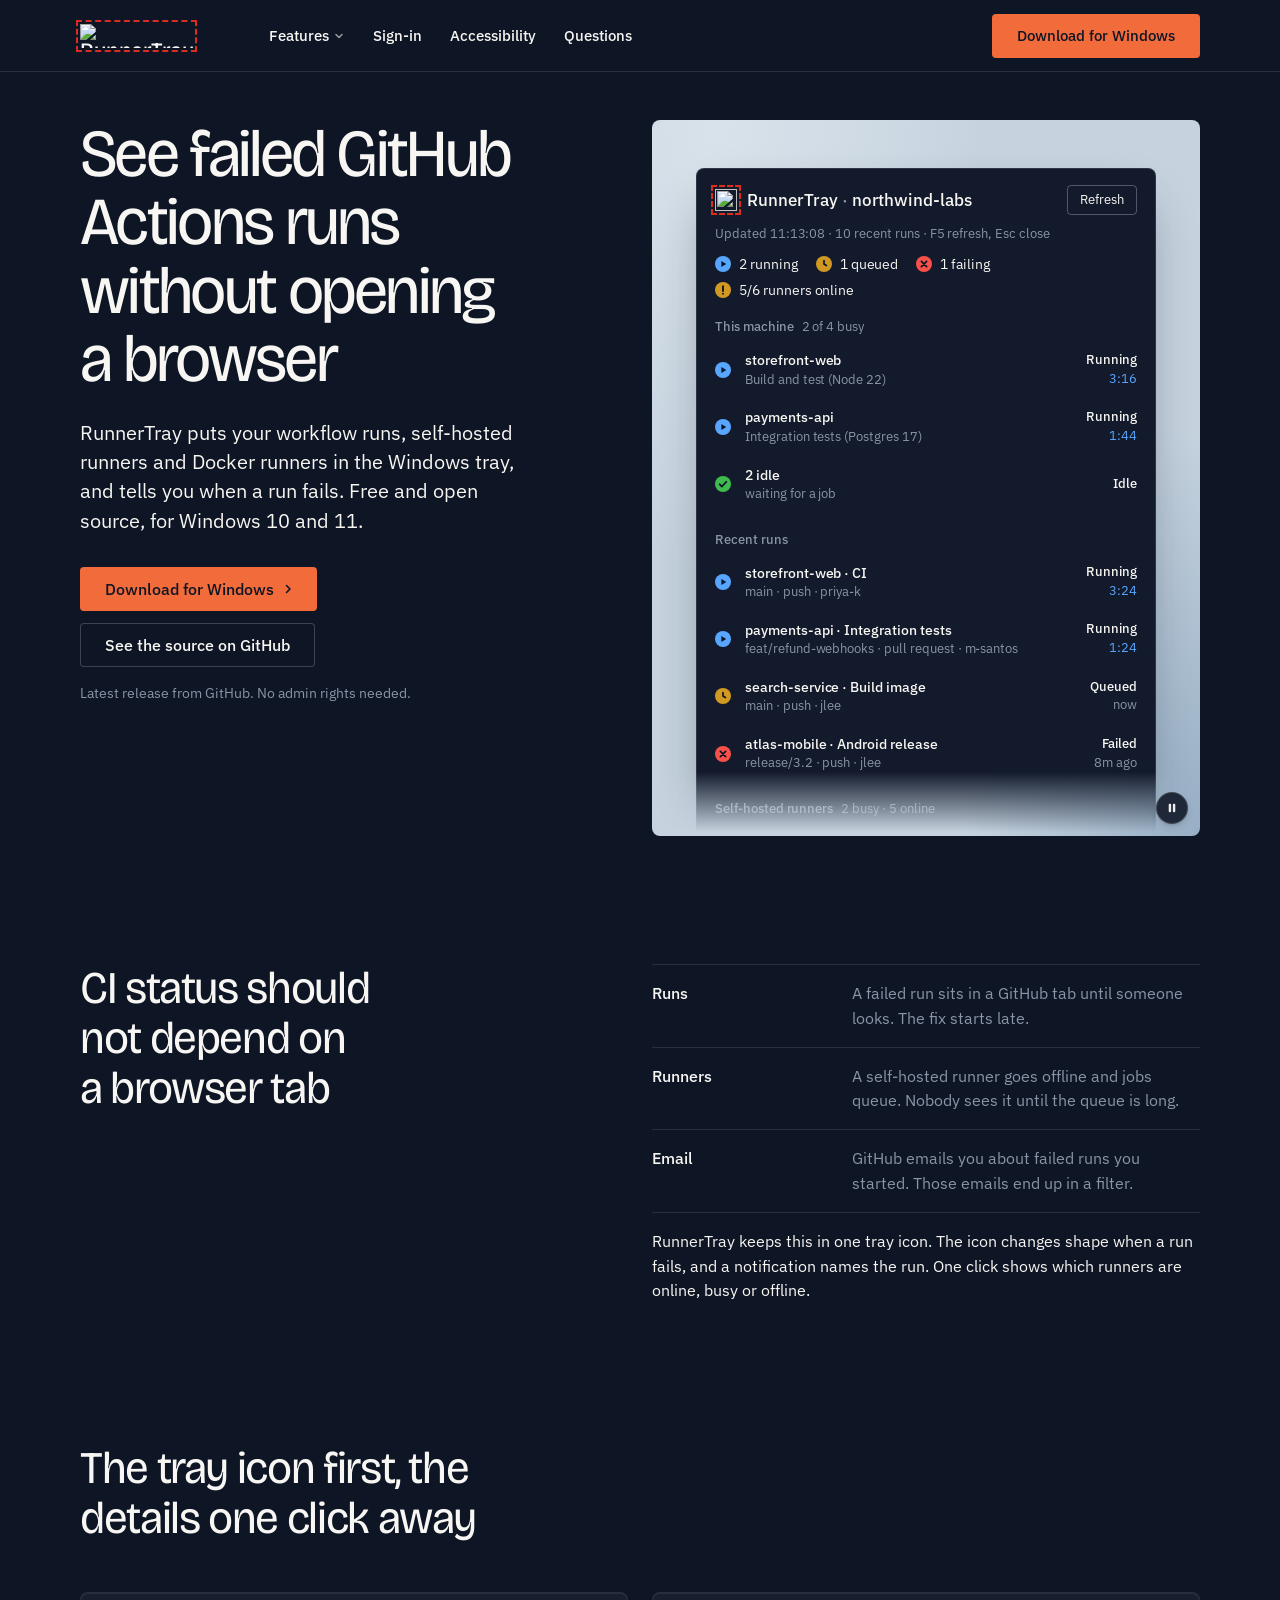
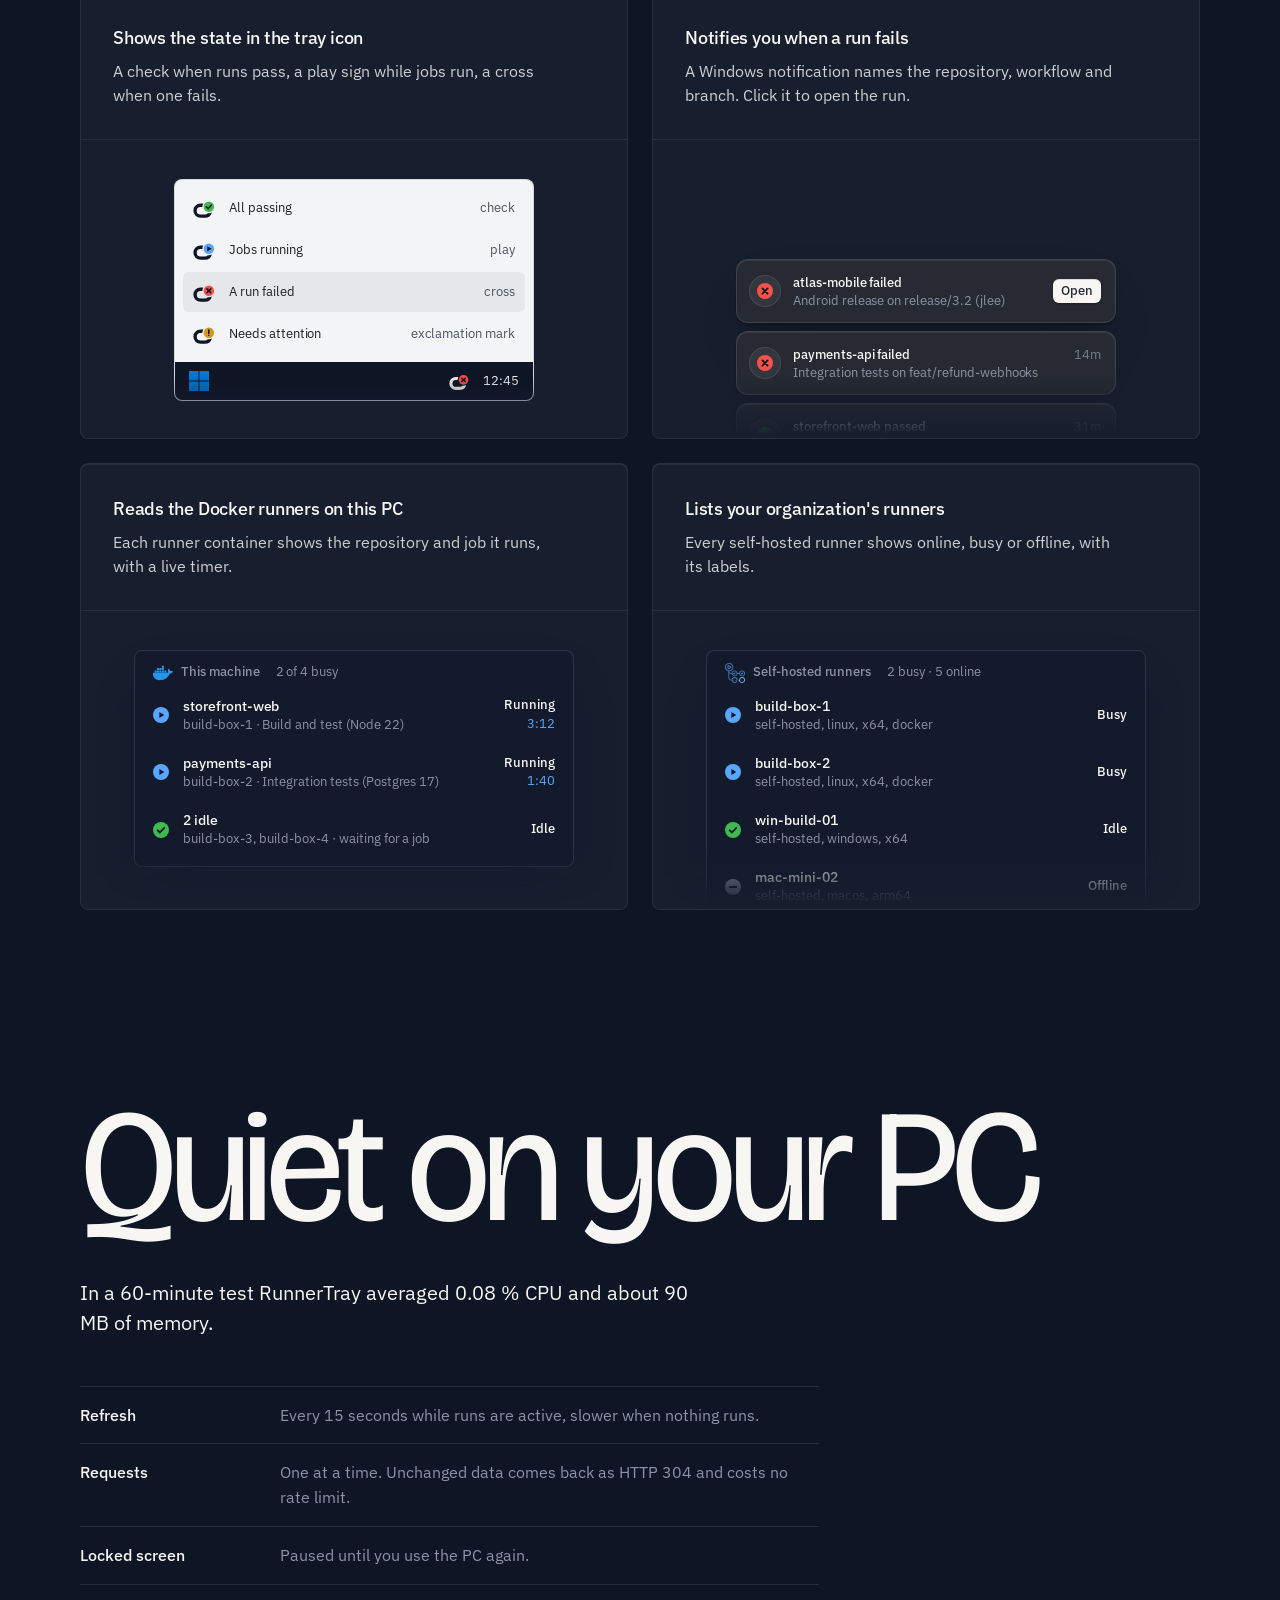
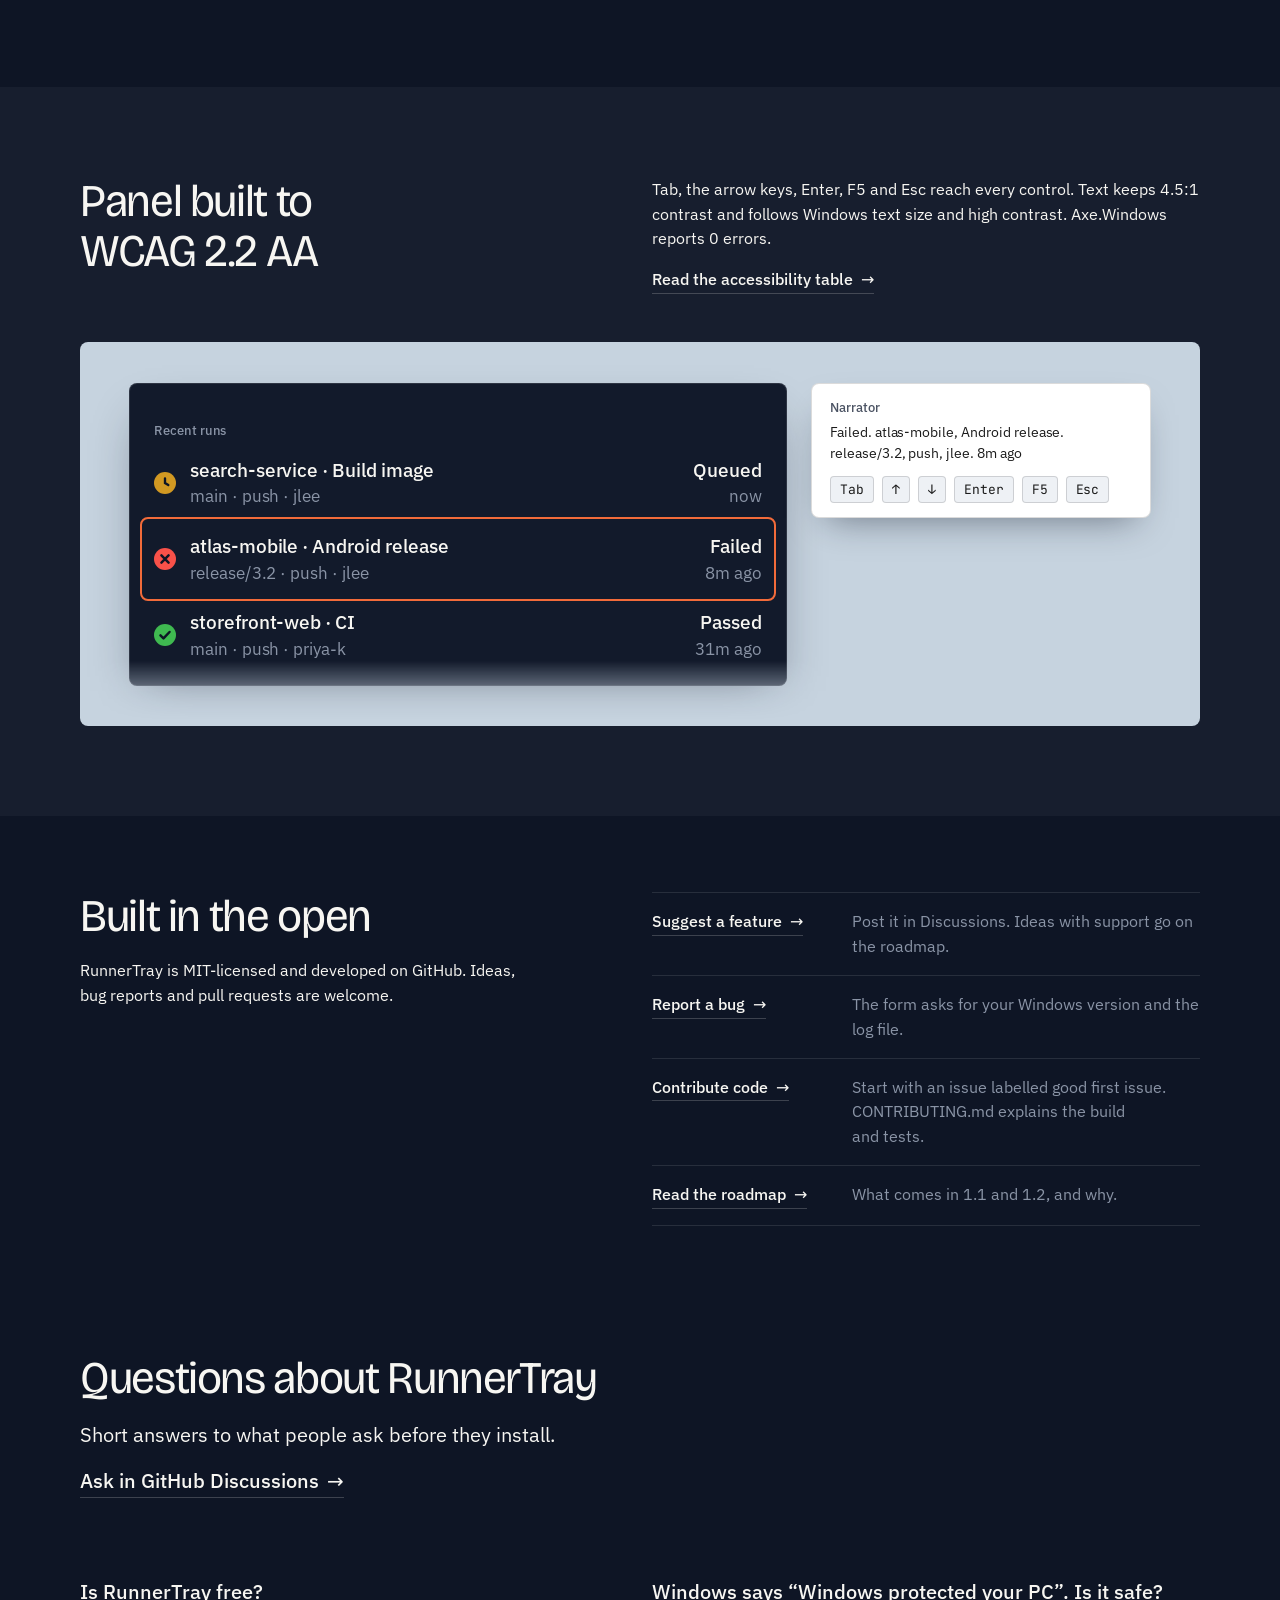
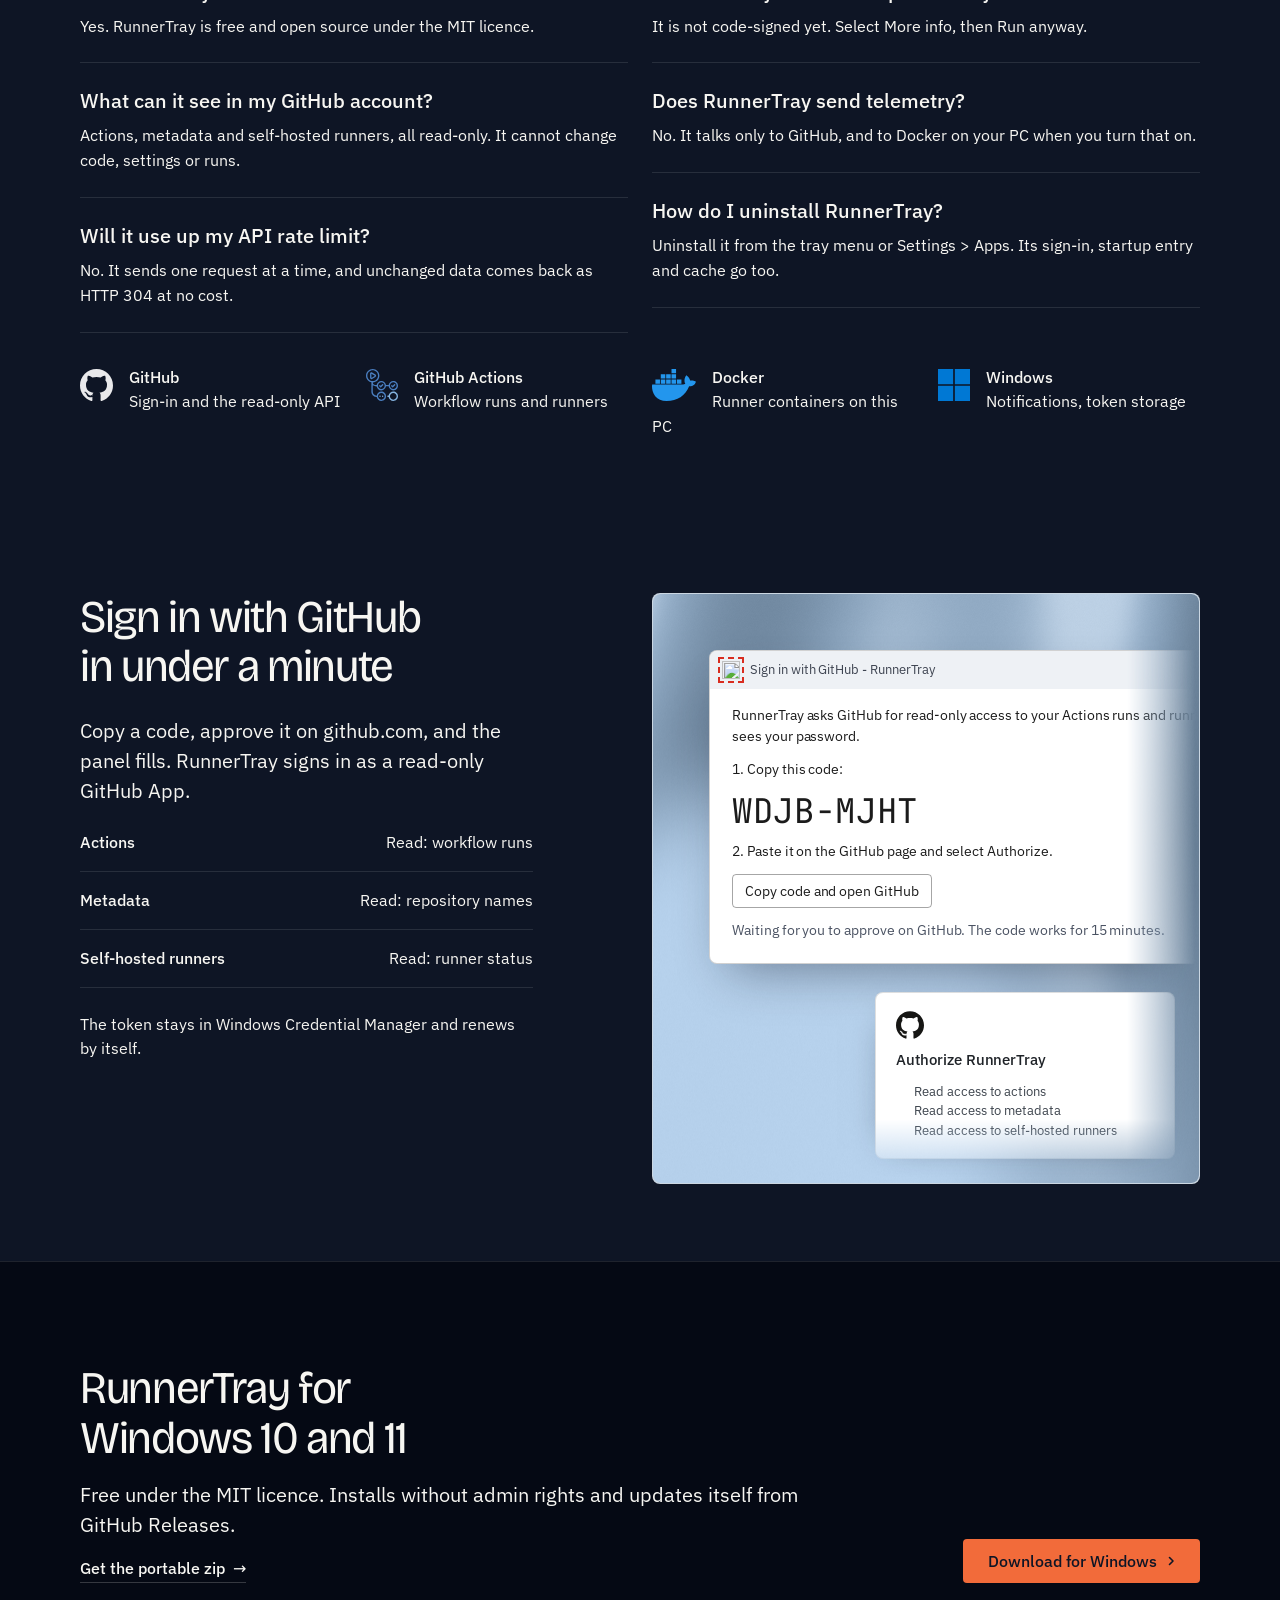
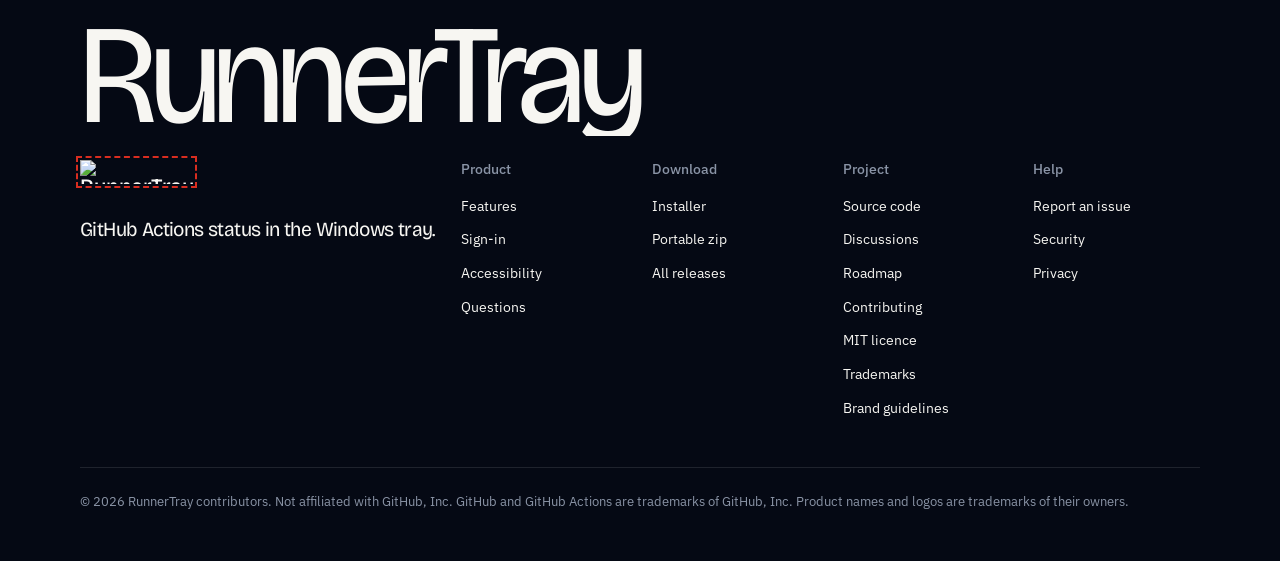
==== commit 9f99a930: "Website: size sections to their content The design kit made every section exactly one or two screens" ====
--- a/site/index.html
+++ b/site/index.html
@@ -4,7 +4,7 @@
 <meta charset="utf-8">
 <meta name="viewport" content="width=device-width, initial-scale=1, viewport-fit=cover">
 <title>RunnerTray: see failed GitHub Actions runs from the Windows tray</title>
-<meta name="description" content="Free, open-source Windows tray app for GitHub Actions. Know when a workflow run fails or a self-hosted runner goes offline, without keeping a browser tab open.">
+<meta name="description" content="Free, open-source Windows tray app for GitHub Actions. See failed workflow runs and offline self-hosted runners without keeping a browser tab open.">
 <meta name="keywords" content="GitHub Actions, Windows tray app, system tray, CI status, workflow runs, self-hosted runners, build notifications, GitHub Actions monitor, desktop notifier, DevOps">
 <meta name="author" content="RunnerTray contributors">
 <meta name="theme-color" content="#0E1525">
@@ -17,7 +17,7 @@
 <meta property="og:type" content="website">
 <meta property="og:site_name" content="RunnerTray">
 <meta property="og:title" content="RunnerTray: see failed GitHub Actions runs from the Windows tray">
-<meta property="og:description" content="Know when a workflow run fails or a self-hosted runner goes offline, without keeping a browser tab open. Free and open source for Windows 10 and 11.">
+<meta property="og:description" content="See failed workflow runs and offline self-hosted runners without keeping a browser tab open. Free and open source for Windows 10 and 11.">
 <meta property="og:url" content="https://runnertray.wx8.org/">
 <meta property="og:image" content="https://runnertray.wx8.org/og.png">
 <meta property="og:image:type" content="image/png">
@@ -27,7 +27,7 @@
 <meta property="og:locale" content="en_US">
 <meta name="twitter:card" content="summary_large_image">
 <meta name="twitter:title" content="RunnerTray: see failed GitHub Actions runs from the Windows tray">
-<meta name="twitter:description" content="Know when a workflow run fails or a self-hosted runner goes offline, without keeping a browser tab open.">
+<meta name="twitter:description" content="See failed workflow runs and offline self-hosted runners without keeping a browser tab open.">
 <meta name="twitter:image" content="https://runnertray.wx8.org/og.png">
 <meta name="twitter:image:alt" content="RunnerTray: stop checking a browser tab for GitHub Actions. The RunnerTray panel shows a failed run, runs in progress and self-hosted runners.">
 
@@ -155,7 +155,7 @@
   .rt-pair { display: flex; gap: 24px; align-items: flex-start; }
   .rt-pair > .rt-panel { flex: 1 1 560px; min-width: 0; }
   .rt-pair > .rt-say { flex: 0 1 340px; }
-  @media (max-width: 1023px) { .rt-pair { flex-direction: column; align-items: stretch; } .rt-pair > .rt-say { flex: none; } }
+  @media (max-width: 1023px) { .rt-pair { flex-direction: column; align-items: stretch; } .rt-pair > :is(.rt-say, .rt-panel) { flex: none; } }
   /* words under the statement in the ink: text people read keeps 7:1 */
   #usage .mo-la__sub { color: var(--ink); }
   /* the sign-in window keeps its true width from 640px and is cut by the frame's right edge */
@@ -187,7 +187,7 @@
   .rt-sec--ic img { width: 20px; height: 20px; }
   #features .panel { --p-h: 300px; }
   @media (max-width: 1279px) { #features .panel { --p-h: 260px; } }
-  @media (max-width: 639px) { #features .panel { --p-h: 140px; } #features .stage { --fade-h: 40px; } }
+  @media (max-width: 639px) { #features .stage { --fade-h: 40px; } }
   /* the statement's facts under it, on the wrap's lines */
   .usage__rows { margin-top: var(--s-7); }
   /* the tablet held upright: the statement set larger (two lines); the FAQ and the footer a little tighter, so each stays one screen */
@@ -205,10 +205,46 @@
   .pairs > li > p { margin: 0; color: var(--muted); max-width: 52ch; }
   .pairs > li > .link { justify-self: start; }
   #features .panel--flush { background: var(--p-surface, #171e2e); }
+  @media (max-width: 1279px) { .pairs > li { grid-template-columns: 7.5rem minmax(0, 1fr); } }
   @media (max-width: 639px) { .pairs > li { grid-template-columns: 1fr; } }
   #sign-in .frame--split { --ratio: 108%; }
-  @media (min-width: 640px) and (max-width: 1023px) { #sign-in .frame--split { --ratio: 0px; height: calc(100svh - 625px); } }
-  @media (max-width: 639px) { #sign-in .frame--split { --ratio: 0px; height: 100%; margin-top: 0; } }
+  @media (min-width: 640px) and (max-width: 1023px) { #sign-in .frame--split { --ratio: 64%; } }
+  @media (max-width: 639px) { #sign-in .frame--split { --ratio: 118%; } }
+
+  /* ---- Sections size to their content.
+     The kit makes every section exactly one or two screens tall, which left large empty areas under
+     short sections. Here each section is as tall as its content, with spacing that varies by role. */
+  html body main > :is(section, .section):not(.hero, .section--hero),
+  html body footer.closing {
+    height: auto; min-height: 0; display: block;
+    padding: var(--sec-top, clamp(56px, 6vw, 88px)) 0 var(--sec-bottom, clamp(56px, 6vw, 88px));
+    scroll-margin-top: max(0px, calc(var(--nav) + 24px - var(--sec-top, clamp(56px, 6vw, 88px))));
+  }
+  html body main > :is(section, .section):not(.hero, .section--hero) > .wrap,
+  html body footer.closing > .wrap { height: auto; display: flex; flex-direction: column; }
+  html body main > :is(section, .section):is(.g2, .g2m) > :is(.wrap, .container),
+  html body footer.closing.g2m > .wrap { display: flex; flex-direction: column; row-gap: var(--card-gap); }
+  html body main > :is(section, .section) > .wrap > .fill { flex: none; }
+  /* rhythm: the problem follows the hero closely; the usage statement and the closing get more air;
+     the surface band keeps equal space inside its colour */
+  #problem { --sec-top: clamp(40px, 5vw, 72px); }
+  #features { --sec-top: clamp(48px, 5vw, 80px); }
+  #usage { --sec-top: clamp(72px, 8vw, 120px); --sec-bottom: clamp(72px, 8vw, 120px); }
+  #accessibility { --sec-top: clamp(64px, 7vw, 96px); --sec-bottom: clamp(64px, 7vw, 96px); }
+  #open { --sec-bottom: clamp(48px, 5vw, 80px); }
+  #faq { --sec-top: clamp(48px, 5vw, 80px); }
+  #contact { --sec-top: clamp(72px, 8vw, 120px); --sec-bottom: var(--s-7); }
+  #faq > .wrap { row-gap: var(--s-6); }
+  html body footer.closing > .wrap { row-gap: var(--s-8); }
+  /* the accessibility frame as tall as the panel and the Narrator note inside it, not half its width */
+  @media (min-width: 1024px) { #accessibility .frame--lit { --ratio: 0px; height: 384px; } }
+  @media (min-width: 640px) and (max-width: 1023px) { #accessibility .frame--lit { --ratio: 0px; height: 520px; } }
+  @media (max-width: 639px) { #accessibility .frame--lit { --ratio: 0px; height: 680px; } }
+  @media (max-width: 639px) {
+    #features .panel { --p-h: 240px; }
+    /* only the page's foot makes room for the phone's fixed download bar */
+    html body footer.closing { padding-bottom: calc(var(--sec-bottom, 48px) + var(--bar, 0px)); }
+  }
 </style>
 <script type="application/ld+json">
 {
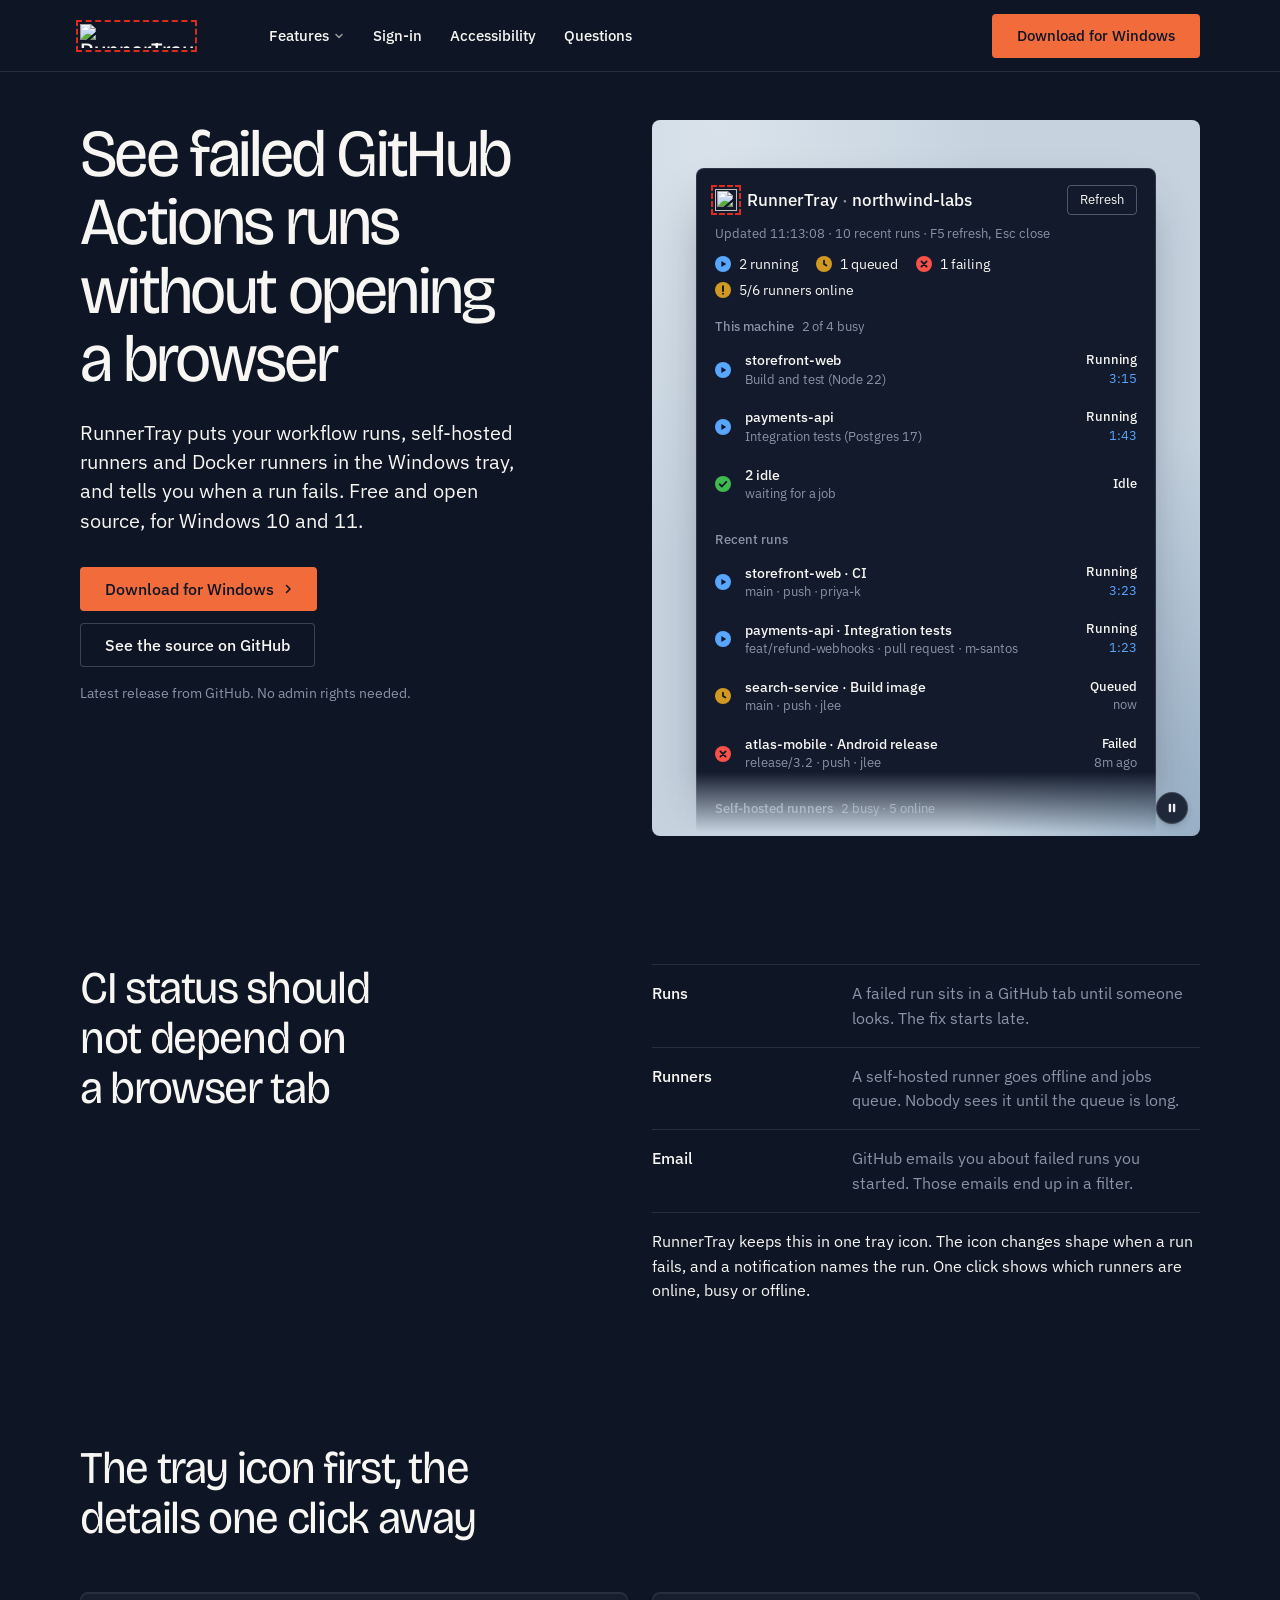
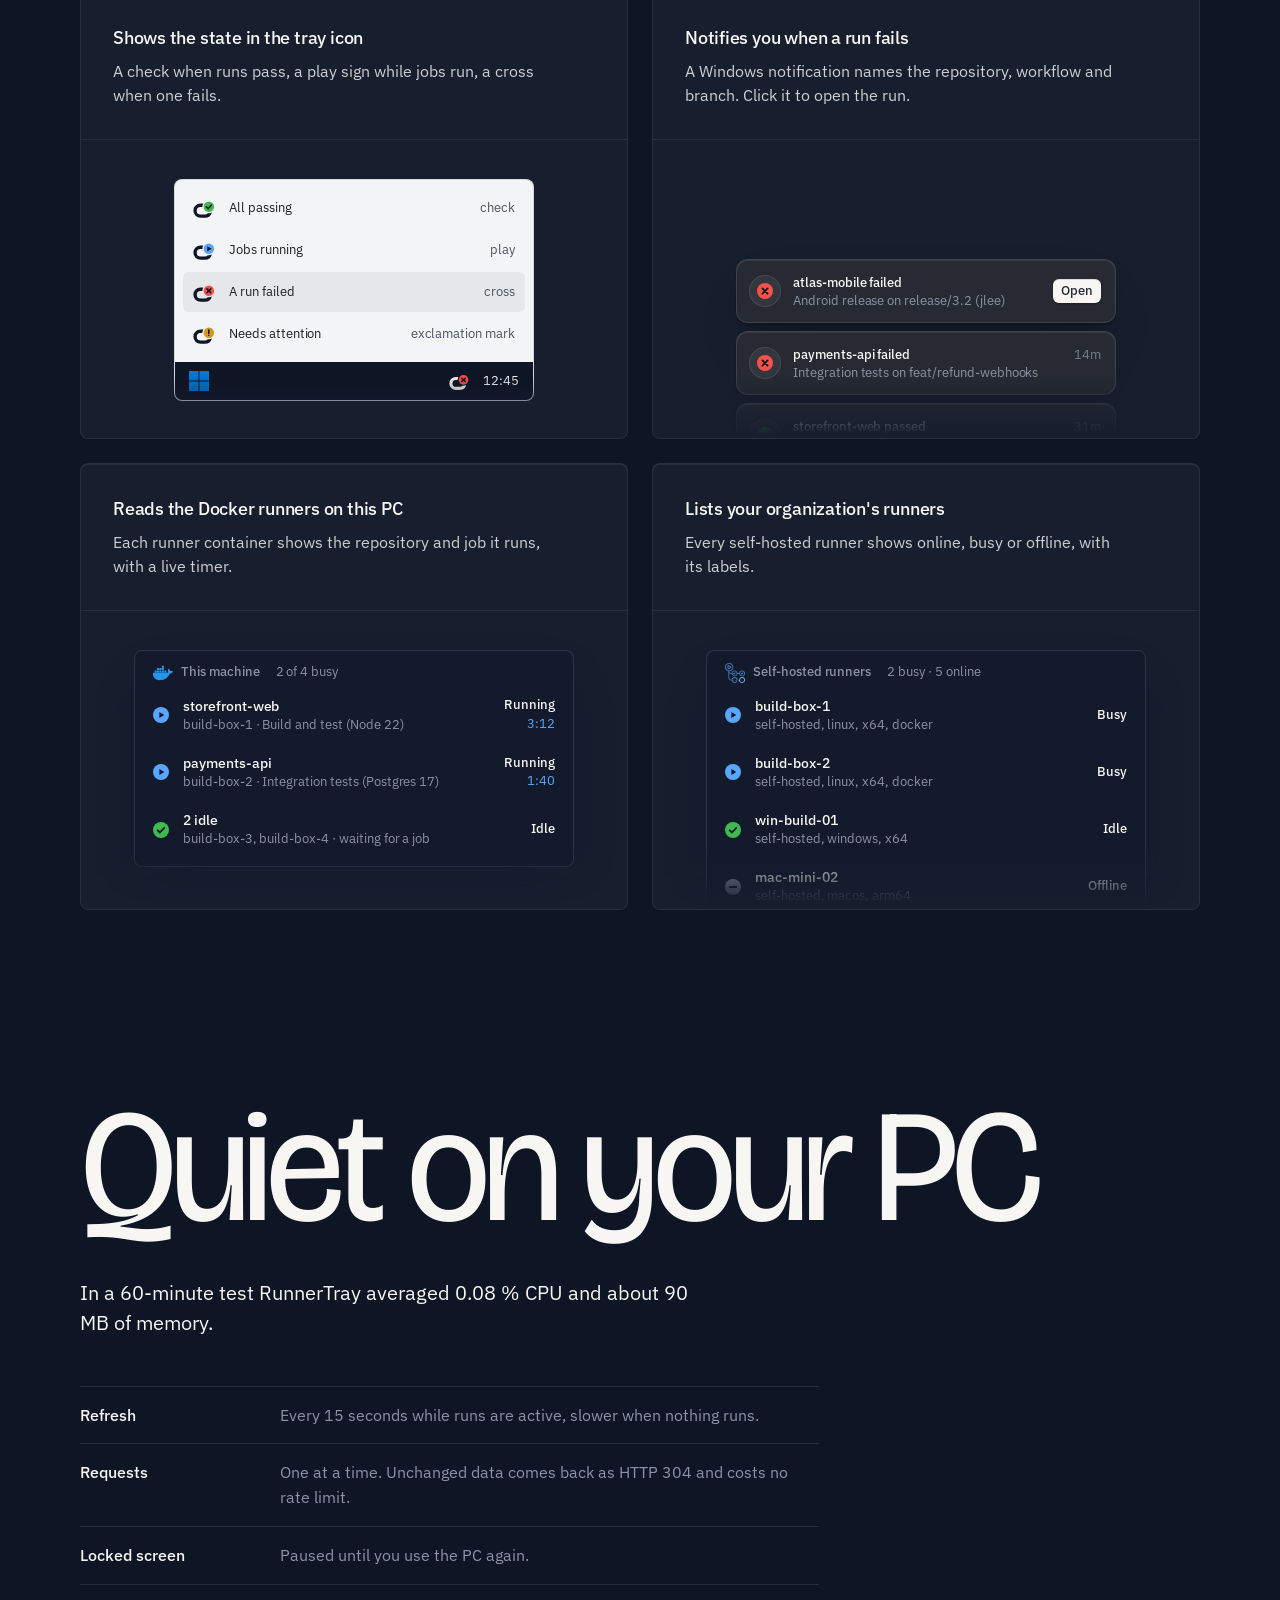
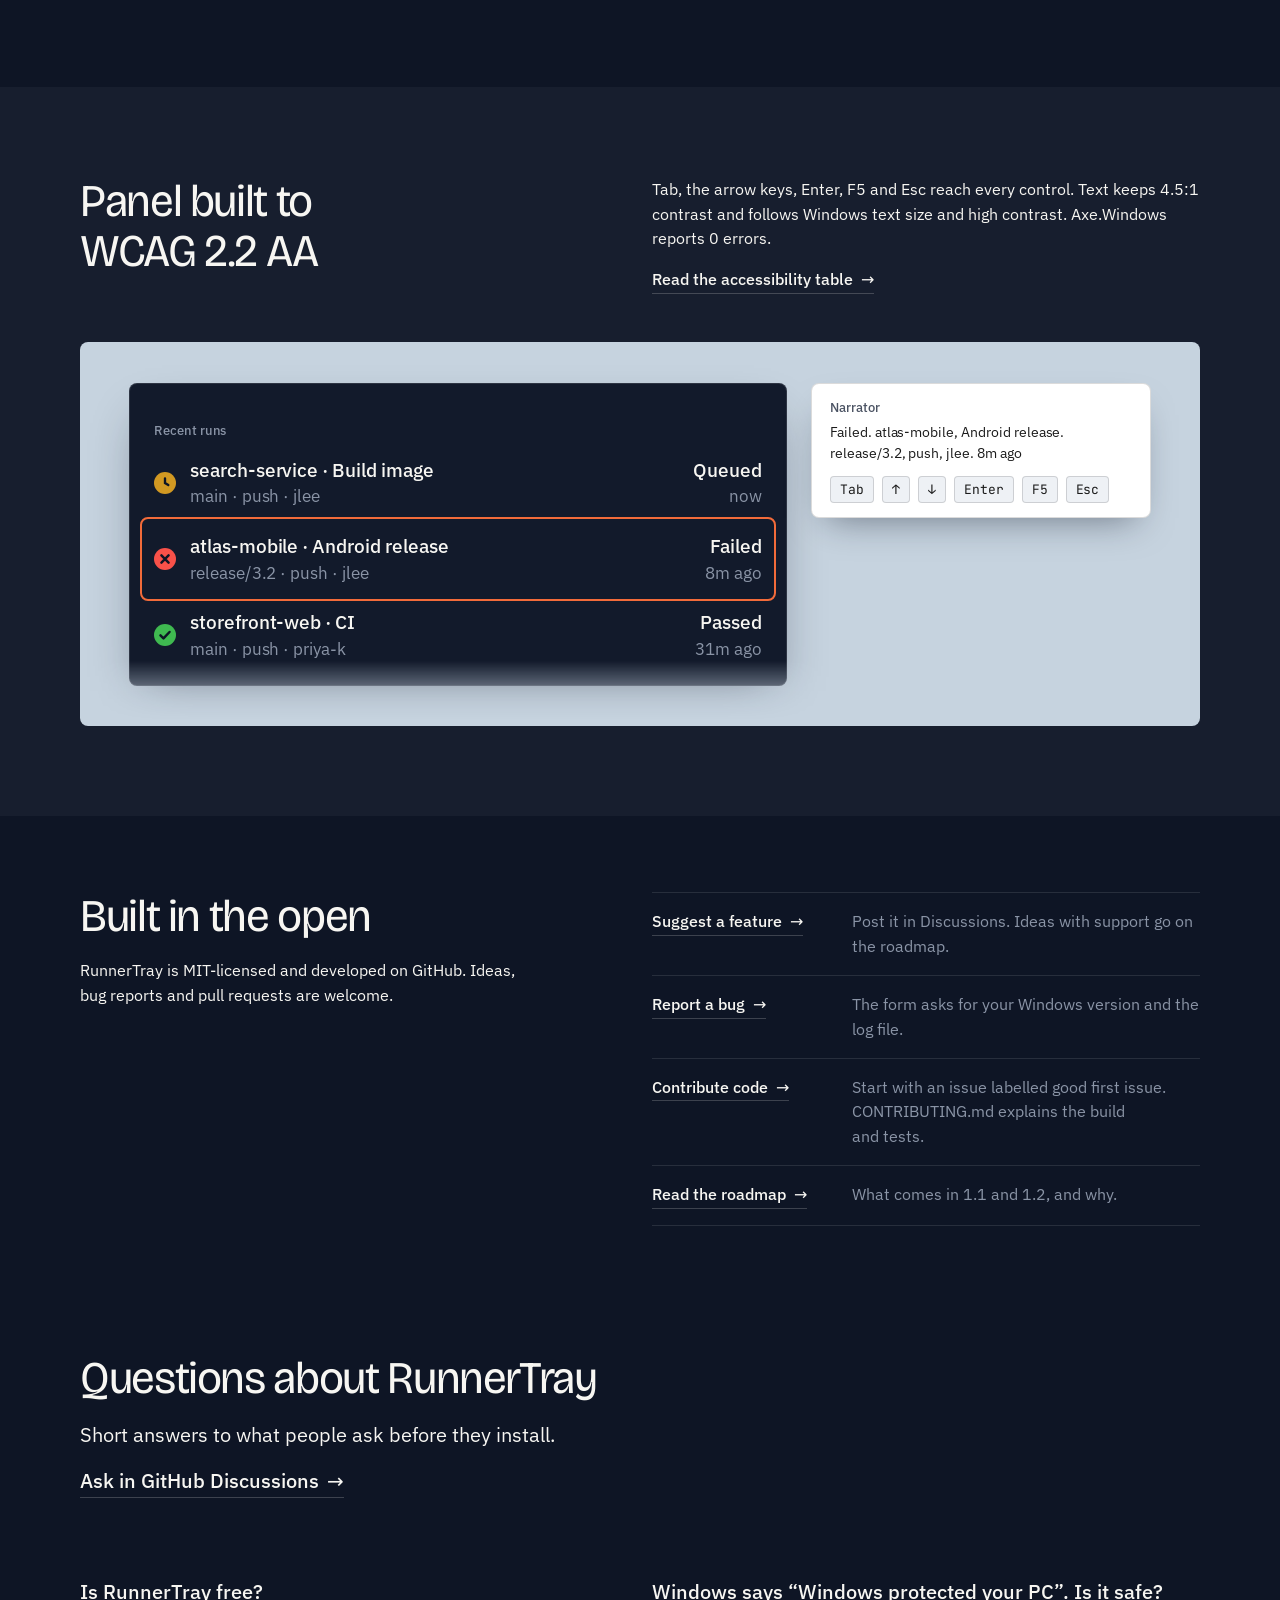
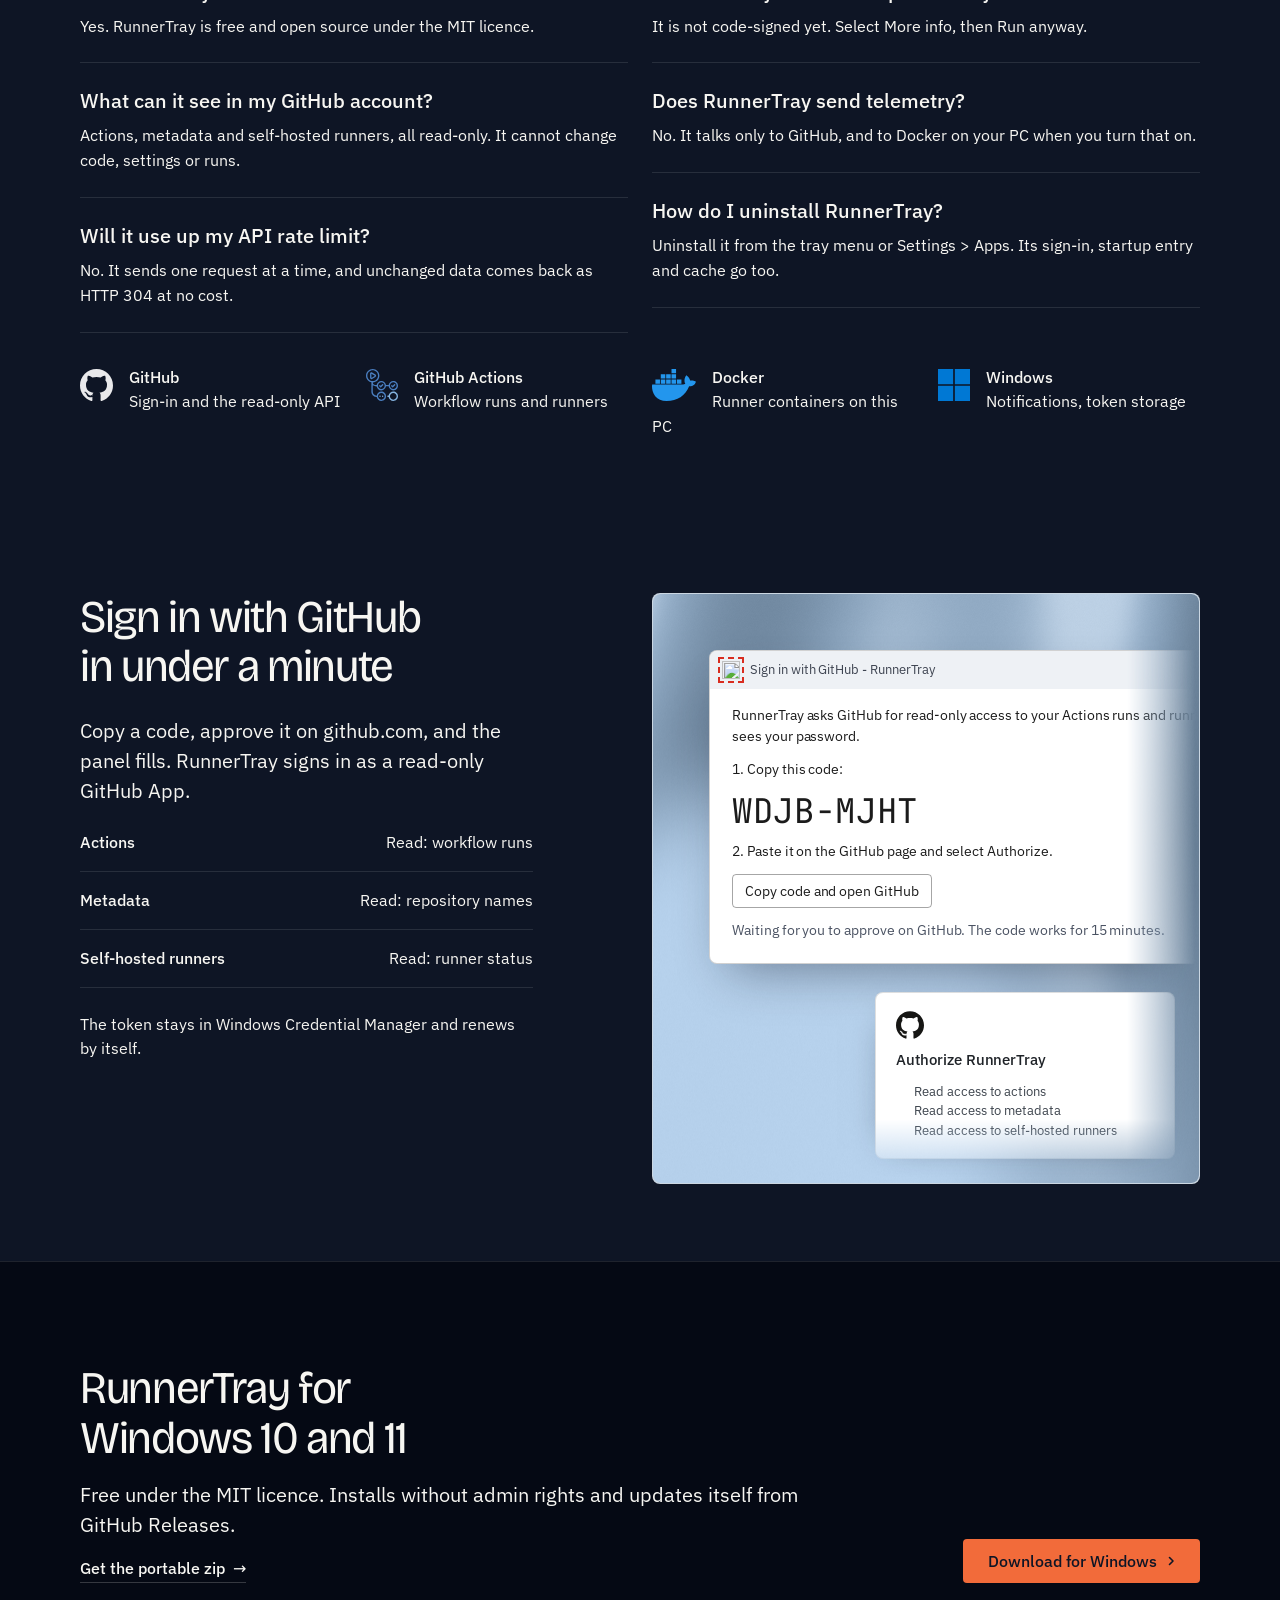
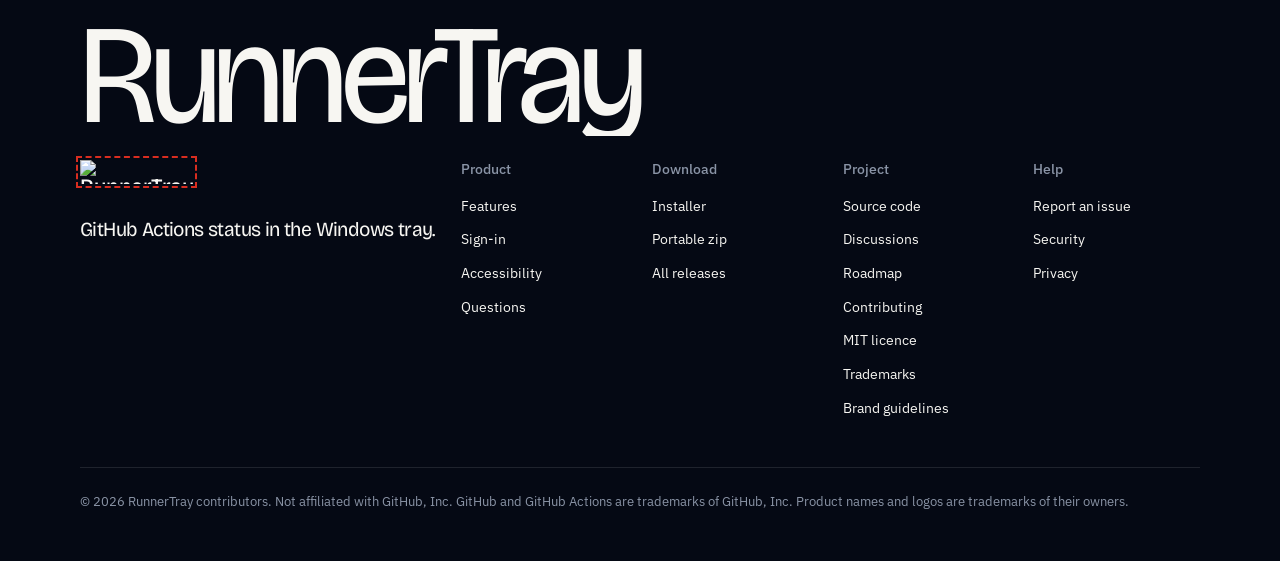
==== commit 2c4b9348: "Remove design drafts and unused kit files; fix release dry run - Release: only start the dry run for" ====
--- a/site/index.html
+++ b/site/index.html
@@ -34,8 +34,6 @@
 <meta name="site-kind" content="software">
 <meta name="page-type" content="software">
 
-<!-- start.mjs brand --page software --bg "#0E1525" --ink "#F7F6F2" --accent "#F26B3A" --muted "#8A94A6" --type bricolage --radius sharp;
-     the client's own faces replace the pairing's text and mono faces (docs/brand/README.md: Bricolage Grotesque, IBM Plex Sans, JetBrains Mono) -->
 <link rel="preload" href="fonts/BricolageGrotesque-w96.woff2" as="font" type="font/woff2" crossorigin>
 <link rel="preload" href="fonts/IBMPlexSans-400.woff2" as="font" type="font/woff2" crossorigin>
 <link rel="stylesheet" href="fonts/fonts.css">
@@ -289,14 +287,6 @@
 </script>
 </head>
 <body>
-<!-- type: software (site-kind software)
-     deal: hero split, nav nav-mega, close close-word, footer footer-dark, rhythm surface-pairs (accessibility and sign-in on the surface band),
-           buttons solid, mark arc (the client's own logo replaces it), radius sharp, lit ground sky,
-           palette: the client's own (start.mjs brand: Track Ink ground, Paper ink, Runner Orange accent, Lane Grey muted),
-           type: the client's own faces (Bricolage Grotesque, IBM Plex Sans, JetBrains Mono), grounds: none dealt
-     effect: silk-folds in the one [data-visual] frame (#sign-in); card grounds: fluted-glass (#features)
-     moments: letters-assemble in #usage (the measured CPU figure builds itself as it rises)
-     loops: the hero panel's live timers (pause button); the notification stack in #features; the Docker diagram's pulse (second screen of #features) -->
 <header class="nav">
   <div class="wrap nav__bar">
     <a class="skip-link" href="#top">Skip to content</a>
